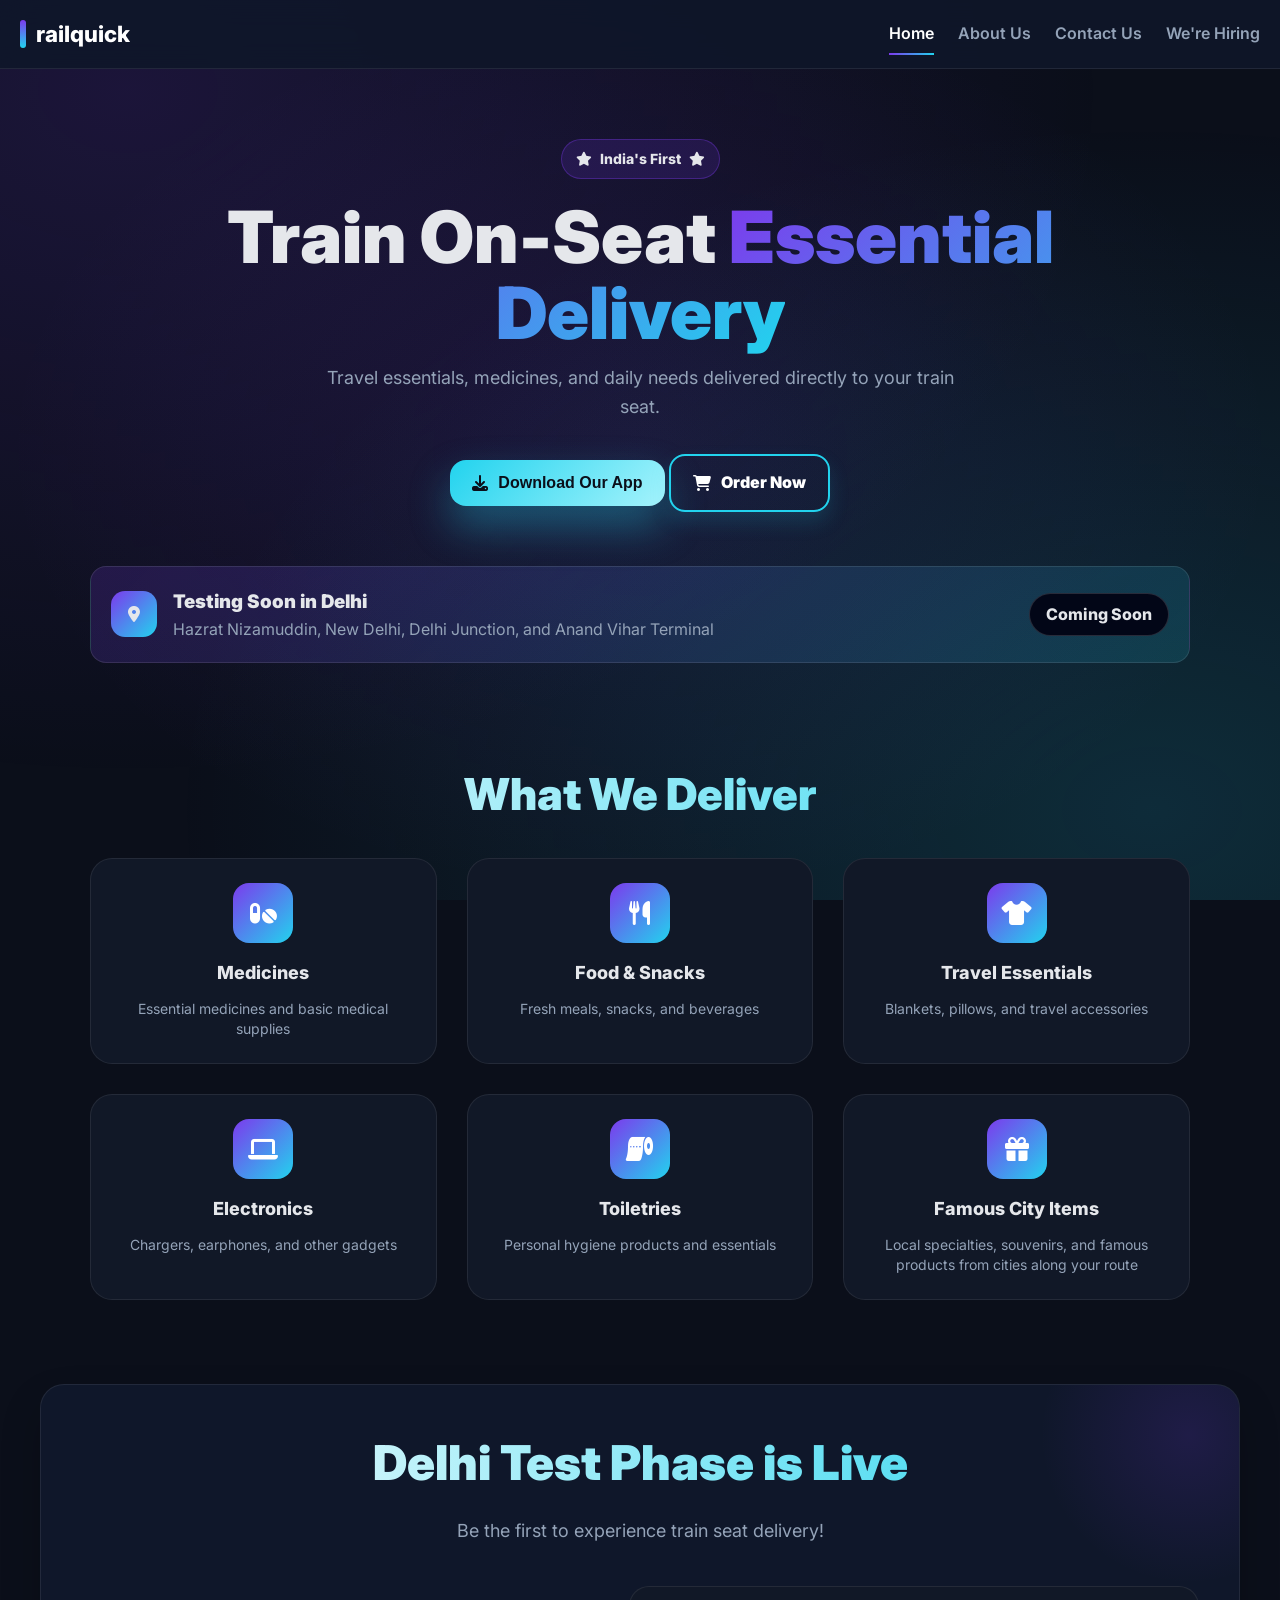
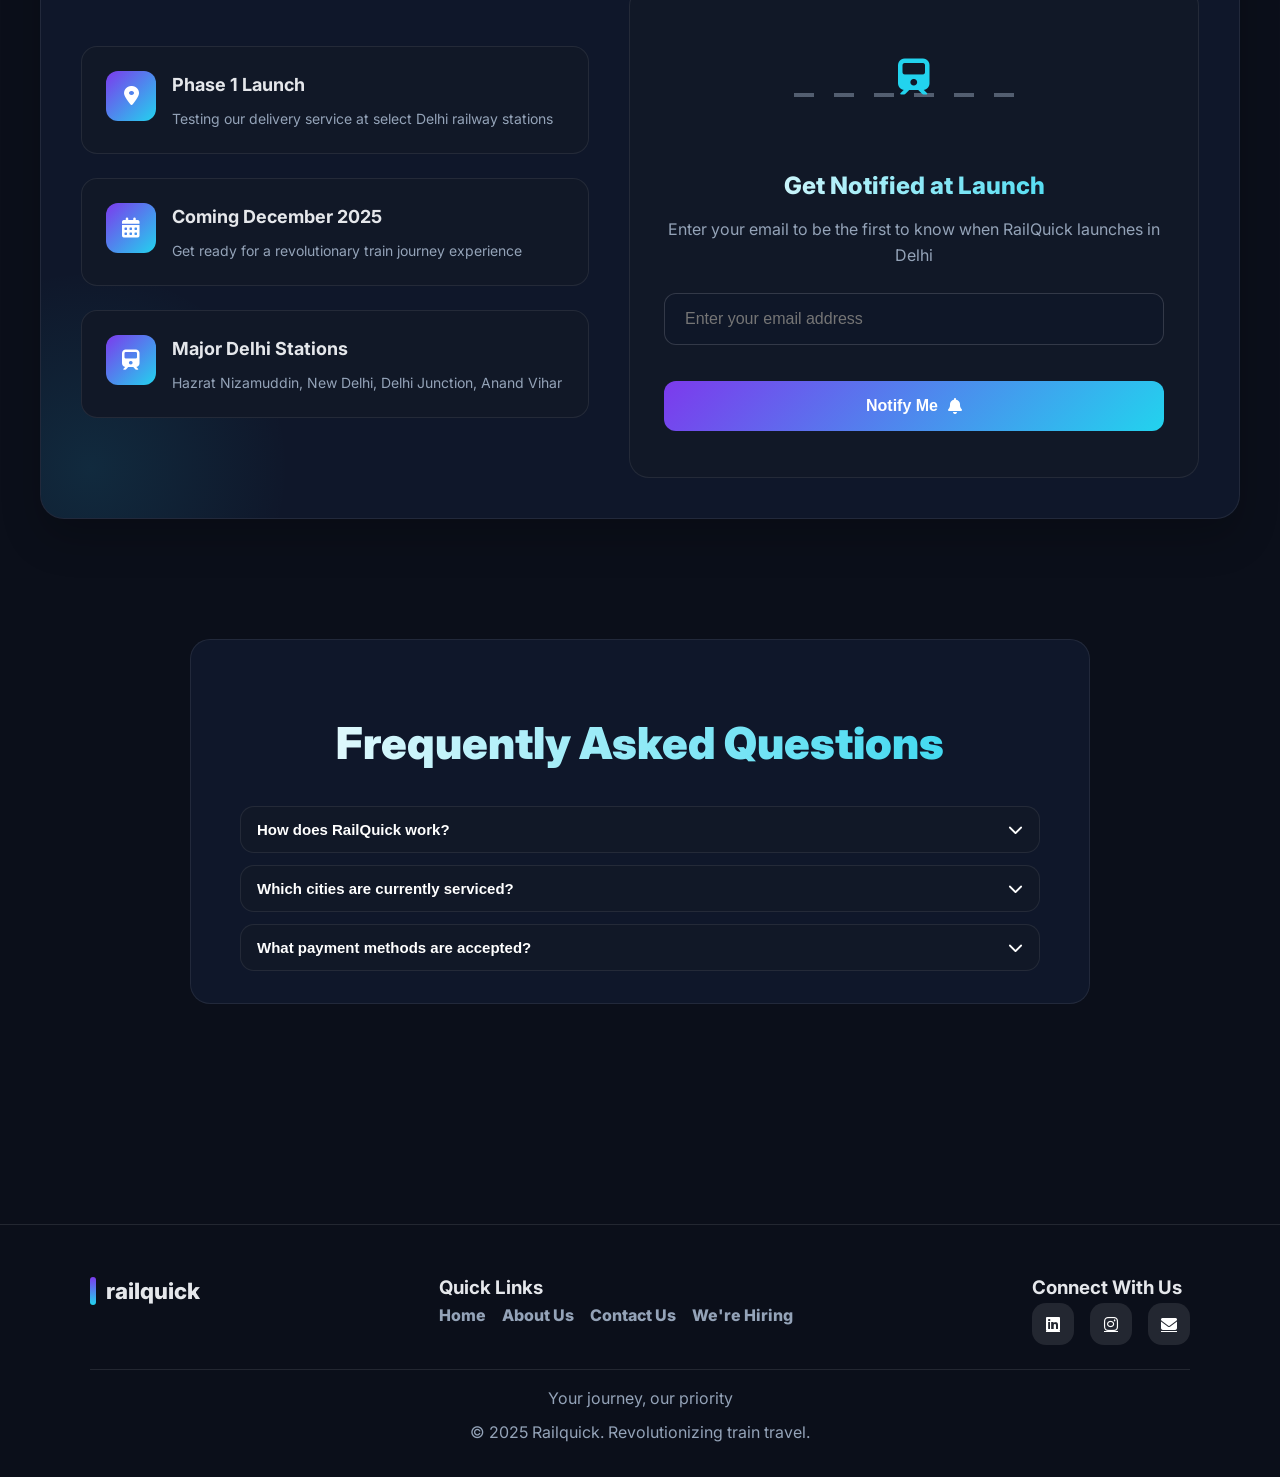
==== index.html @ 1962a638 "Update index.html" ====
<!DOCTYPE html>
<html lang="en">
<head>
    <meta charset="UTF-8">
    <meta name="viewport" content="width=device-width, initial-scale=1.0">
    <title>railquick - India's First Train On-Seat Essential Delivery</title>
    
    <!-- !!! UPDATED FAVICON LINK !!! -->
    <!-- This now points to your .ico file -->
    <link rel="icon" type="image/x-icon" href="Blue and Black Minimalist Brand Logo.ico">

    <link rel="stylesheet" href="styles.css">
    <link rel="preconnect" href="https://fonts.googleapis.com">
    <link rel="preconnect" href="https://fonts.gstatic.com" crossorigin>
    <link href="https://fonts.googleapis.com/css2?family=Inter:wght@300;400;500;600;700;800;900&display=swap" rel="stylesheet">
    <link rel="stylesheet" href="https://cdnjs.cloudflare.com/ajax/libs/font-awesome/6.4.0/css/all.min.css">
</head>
<body>
    <!-- Background Effect -->
    <div class="bg-effect"></div>
    
    <!-- Header -->
    <header class="header">
        <a href="#" id="logoLink" class="logo-container">
            <!-- !!! RESTORED: Original Text-Based Logo !!! -->
            <div class="brand-element"></div>
            <span class="logo-text">railquick</span>
        </a>
        <nav class="nav-menu">
            <a href="#" id="homeLink" class="nav-link active">Home</a>
            <a href="#" id="aboutLink" class="nav-link">About Us</a>
            <a href="#" id="contactLink" class="nav-link">Contact Us</a>
            <a href="#" id="hiringLink" class="nav-link">We're Hiring</a>
        </nav>
        
        <!-- Mobile Navigation Links -->
        <div class="mobile-nav-links">
            <a href="#" id="mobileHomeLink" class="mobile-nav-link active">Home</a>
            <a href="#" id="mobileAboutLink" class="mobile-nav-link">About Us</a>
            <a href="#" id="mobileContactLink" class="mobile-nav-link">Contact Us</a>
            <a href="#" id="mobileHiringLink" class="mobile-nav-link">We're Hiring</a>
        </div>
    </header>

    <!-- Main Content -->
    <main class="main-content">
        <!-- Home Section -->
        <section id="homeSection" class="content-section active">
            <!-- Hero Section -->
            <div class="hero-section">
                <div class="hero-content">
                    <div class="hero-badge">
                        <i class="fas fa-star"></i>
                        <span>India's First</span>
                        <i class="fas fa-star"></i>
                    </div>
                    
                    <h1 class="hero-title">
                        Train On-Seat
                        <span class="title-bold">Essential Delivery</span>
                    </h1>
                    
                    <p class="hero-description">
                        Travel essentials, medicines, and daily needs delivered 
                        directly to your train seat.
                    </p>
                    
                    <div class="hero-actions">
                        <button class="app-btn" id="downloadAppBtn">
                            <i class="fas fa-download"></i>
                            Download Our App
                        </button>
                        <a href="https://www.railquick.in/coming.html" target="_blank" class="order-btn" id="orderNowBtn">
                            <i class="fas fa-shopping-cart"></i>
                            Order Now
                        </a>
                    </div>
                </div>
            </div>
            
            <!-- Service Banner -->
            <div class="service-banner">
                <div class="banner-content">
                    <div class="banner-icon">
                        <i class="fas fa-map-marker-alt"></i>
                    </div>
                    <div class="banner-text">
                        <h3>Testing Soon in Delhi</h3>
                        <p>Hazrat Nizamuddin, New Delhi, Delhi Junction, and Anand Vihar Terminal</p>
                    </div>
                    <div class="banner-badge">
                        <span>Coming Soon</span>
                    </div>
                </div>
            </div>
            
            <!-- Product Categories -->
            <div class="product-categories">
                <h2 class="section-title">What We Deliver</h2>
                <div class="categories-container">
                    <div class="category-card">
                        <div class="category-icon">
                            <i class="fas fa-pills"></i>
                        </div>
                        <h3>Medicines</h3>
                        <p>Essential medicines and basic medical supplies</p>
                    </div>
                    <div class="category-card">
                        <div class="category-icon">
                            <i class="fas fa-utensils"></i>
                        </div>
                        <h3>Food & Snacks</h3>
                        <p>Fresh meals, snacks, and beverages</p>
                    </div>
                    <div class="category-card">
                        <div class="category-icon">
                            <i class="fas fa-tshirt"></i>
                        </div>
                        <h3>Travel Essentials</h3>
                        <p>Blankets, pillows, and travel accessories</p>
                    </div>
                    <div class="category-card">
                        <div class="category-icon">
                            <i class="fas fa-laptop"></i>
                        </div>
                        <h3>Electronics</h3>
                        <p>Chargers, earphones, and other gadgets</p>
                    </div>
                    <div class="category-card">
                        <div class="category-icon">
                            <i class="fas fa-toilet-paper"></i>
                        </div>
                        <h3>Toiletries</h3>
                        <p>Personal hygiene products and essentials</p>
                    </div>
                    <div class="category-card">
                        <div class="category-icon">
                            <i class="fas fa-gift"></i>
                        </div>
                        <h3>Famous City Items</h3>
                        <p>Local specialties, souvenirs, and famous products from cities along your route</p>
                    </div>
                </div>
            </div>
            
            <!-- Launch Info Section -->
            <div class="launch-info-section">
                <div class="launch-container">
                    <div class="launch-header">
                        <h2 class="launch-title">Delhi Test Phase is Live</h2>
                        <p class="launch-subtitle">Be the first to experience train seat delivery!</p>
                    </div>
                    
                    <div class="launch-content">
                        <div class="launch-details">
                            <div class="launch-detail">
                                <div class="launch-icon">
                                    <i class="fas fa-map-marker-alt"></i>
                                </div>
                                <div class="launch-info">
                                    <h4>Phase 1 Launch</h4>
                                    <p>Testing our delivery service at select Delhi railway stations</p>
                                </div>
                            </div>
                            
                            <div class="launch-detail">
                                <div class="launch-icon">
                                    <i class="fas fa-calendar-alt"></i>
                                </div>
                                <div class="launch-info">
                                    <h4>Coming December 2025</h4>
                                    <p>Get ready for a revolutionary train journey experience</p>
                                </div>
                            </div>
                            
                            <div class="launch-detail">
                                <div class="launch-icon">
                                    <i class="fas fa-train"></i>
                                </div>
                                <div class="launch-info">
                                    <h4>Major Delhi Stations</h4>
                                    <p>Hazrat Nizamuddin, New Delhi, Delhi Junction, Anand Vihar</p>
                                </div>
                            </div>
                        </div>
                        
                        <div class="launch-cta">
                            <div class="launch-illustration">
                                <div class="train-animation">
                                    <i class="fas fa-train"></i>
                                    <div class="track"></div>
                                </div>
                            </div>
                            
                            <div class="launch-form-container">
                                <h3>Get Notified at Launch</h3>
                                <p>Enter your email to be the first to know when RailQuick launches in Delhi</p>
                                
                                <form id="launchNotifyForm" class="launch-form">
                                    <div class="form-group">
                                        <input type="email" id="launchEmailInput" placeholder="Enter your email address" class="launch-email-input" required>
                                    </div>
                                    <button type="submit" class="launch-notify-btn" id="launchNotifyBtn">
                                        <span class="btn-text">Notify Me</span>
                                        <i class="fas fa-bell"></i>
                                    </button>
                                </form>
                                
                                <div id="launchEmailMessage" class="launch-message"></div>
                            </div>
                        </div>
                    </div>
                </div>
            </div>
            
            <!-- FAQ Section -->
            <div class="faq-section">
                <h2 class="section-title">Frequently Asked Questions</h2>
                <div class="faq-container">
                    <div class="faq-item">
                        <button class="faq-question">
                            <span>How does RailQuick work?</span>
                            <i class="fas fa-chevron-down"></i>
                        </button>
                        <div class="faq-answer">
                            <p>Simply enter your PNR, browse our catalog of essentials, and place your order. We'll deliver it right to your train seat at the next station.</p>
                        </div>
                    </div>
                    <div class="faq-item">
                        <button class="faq-question">
                            <span>Which cities are currently serviced?</span>
                            <i class="fas fa-chevron-down"></i>
                        </button>
                        <div class="faq-answer">
                            <p>We are currently testing our services in Delhi at Hazrat Nizamuddin, New Delhi, Delhi Junction, and Anand Vihar Terminal. We'll be expanding to more cities soon!</p>
                        </div>
                    </div>
                    <div class="faq-item">
                        <button class="faq-question">
                            <span>What payment methods are accepted?</span>
                            <i class="fas fa-chevron-down"></i>
                        </button>
                        <div class="faq-answer">
                            <p>We accept various payment methods, including credit/debit cards, UPI, and cash on delivery (COD) for your convenience.</p>
                        </div>
                    </div>
                </div>
            </div>
        </section>

        <!-- About Us Section -->
        <section id="aboutSection" class="content-section">
            <div class="content-container">
                <h2 class="section-title">About RailQuick</h2>
                
                <div class="about-content">
                    <div class="about-intro">
                        <h3>RailQuick: Your Train Seat, One Click Away from Essentials</h3>
                        <p>Train journeys just got smarter—order medicines, snacks, or anything via PNR in minutes. From a real traveler's pain to your hassle-free ride.</p>
                    </div>
                    
                    <div class="about-story">
                        <h3>Our Story</h3>
                        <p>Kartik Guleria, founder, was traveling to Shirdi when his mom pointed out the gap: no quick delivery for medicines or essentials on trains, unlike 10-min urban services. Research confirmed no app existed—food apps stopped at trains, ignoring everyday needs. After deep thinking, Kartik shared the vision with friend Harshit Sinha; now they're building RailQuick together, turning that journey frustration into seamless seat-side delivery.</p>
                    </div>
                    
                    <div class="about-mission">
                        <h3>Mission & Values</h3>
                        <p><strong>Mission:</strong> Empower travelers to enjoy journeys fully—hassle-free, with one-click delivery of anything to their seat, anytime. RailQuick innovates rail logistics by blending quick commerce with train tracking for ultra-fast, precise drops.</p>
                        
                        <div class="core-values">
                            <h4>Core Values:</h4>
                            <ul>
                                <li><strong>Passenger-First Hustle:</strong> Prioritize speed and reliability over everything.</li>
                                <li><strong>Innovate Boldly:</strong> Challenge "train food only" norms with full essentials.</li>
                                <li><strong>Build Together:</strong> From two founders to a growing family, learning through action.</li>
                            </ul>
                        </div>
                    </div>
                    
                    <div class="about-team">
                        <h3>Meet the Team</h3>
                        <div class="team-grid">
                            <div class="team-member-card">
                                <div class="member-image">
                                    <img src="1762616922445.jpeg" alt="Kartik Guleria" />
                                </div>
                                <div class="member-details">
                                    <h4 class="member-name">Kartik Guleria</h4>
                                    <p class="member-title">Founder & CEO</p>
                                    <p class="member-description">Kartik enjoys building new things and turning ideas into useful products. He has worked on projects like RoverRental and BlackZspace, and now contributes to RailQuick with the same curiosity and focus on making the user experience better.</p>
                                </div>
                            </div>
                            
                            <div class="team-member-card">
                                <div class="member-image">
                                    <img src="1754411802709.jpeg" alt="Harshit Sinha" />
                                </div>
                                <div class="member-details">
                                    <h4 class="member-name">Harshit Sinha</h4>
                                    <p class="member-title">Founder & Operation Head</p>
                                    <p class="member-description">Harshit likes managing how things work and making sure everything runs smoothly. At RailQuick, he helps organize tasks and supports the team so that features and operations stay on track. He believes small improvements can make a big difference in the overall experience.</p>
                                </div>
                            </div>
                            
                            <div class="team-member-card">
                                <div class="member-image">
                                    <img src="WhatsApp Image 2025-12-17 at 04.16.03.jpeg" alt="Avni Porwal" />
                                </div>
                                <div class="member-details">
                                    <h4 class="member-name">Avni Porwal</h4>
                                    <p class="member-title">Design Lead</p>
                                    <p class="member-description">Avni brings creativity and user-centric design thinking to RailQuick. With a keen eye for detail and a passion for intuitive interfaces, she ensures that every interaction with RailQuick is seamless and delightful for travelers.</p>
                                </div>
                            </div>
                            
                            <div class="team-member-card">
                                <div class="member-image">
                                    <img src="WhatsApp Image 2025-12-17 at 04.16.03 (1).jpeg" alt="Anushka" />
                                </div>
                                <div class="member-details">
                                    <h4 class="member-name">Anushka</h4>
                                    <p class="member-title">Social Content Manager</p>
                                    <p class="member-description">Anushka crafts compelling stories and engaging content that connects RailQuick with its community. Her creative approach to social media helps travelers discover the convenience of on-seat delivery services.</p>
                                </div>
                            </div>
                        </div>
                    </div>
                    
                    <div class="about-hiring">
                        <p>We're in early phase—hiring hungry builders! Join our family to hustle, fail fast, and launch big.</p>
                        <a href="#" id="aboutHiringLink" class="apply-now-btn">Apply Now</a>
                    </div>
                </div>
            </div>
        </section>

        <!-- Contact Us Section -->
        <section id="contactSection" class="content-section">
            <div class="content-container">
                <h2 class="section-title">Contact Us</h2>
                
                <!-- Contact Us Form -->
                <div class="contact-form">
                    <h3 class="contact-form-title">Get in Touch</h3>
                    <form id="contactForm">
                        <div class="form-group">
                            <label for="contactName" class="form-label">Name *</label>
                            <input type="text" id="contactName" name="name" class="form-input" required>
                        </div>
                        
                        <div class="form-group">
                            <label for="contactEmail" class="form-label">Email ID *</label>
                            <input type="email" id="contactEmail" name="email" class="form-input" required>
                        </div>
                        
                        <div class="form-group">
                            <label for="contactInquiry" class="form-label">Your Inquiry *</label>
                            <textarea id="contactInquiry" name="inquiry" class="form-textarea" rows="5" required></textarea>
                        </div>
                        
                        <button type="submit" class="submit-application-btn">
                            <span class="btn-text">Send Message</span>
                            <i class="fas fa-spinner fa-spin btn-loader" style="display: none;"></i>
                        </button>
                    </form>
                    
                    <div id="contactMessage"></div>
                </div>

                <!-- Founder & Team Profiles -->
                <div class="founder-section">
                    <h3 class="founder-section-title">Contact Founders</h3>
                    <div class="team-grid">
                        <div class="team-member-card">
                            <div class="member-image">
                                <img src="1762616922445.jpeg" alt="Kartik Guleria" />
                            </div>
                            
                            <div class="member-details">
                                <h3 class="member-name">Kartik Guleria</h3>
                                <p class="member-title">Founder & CEO</p>
                                
                                <div class="member-contact">
                                    <div class="contact-info">
                                        <div class="contact-item">
                                            <svg class="contact-icon" fill="none" stroke="currentColor" viewBox="0 0 24 24">
                                                <path stroke-linecap="round" stroke-linejoin="round" stroke-width="2" d="M3 8l7.89 5.26a2 2 0 002.22 0L21 8M5 19h14a2 2 0 002-2V7a2 2 0 00-2-2H5a2 2 0 00-2 2v10a2 2 0 002 2z"></path>
                                            </svg>
                                            <a href="mailto:kartikguleria12@gmail.com" class="contact-link">kartikguleria12@gmail.com</a>
                                        </div>
                                        <div class="contact-item">
                                            <i class="fab fa-linkedin contact-icon"></i>
                                            <a href="https://www.linkedin.com/in/kartikguleria1/" target="_blank" class="contact-link">LinkedIn Profile</a>
                                        </div>
                                    </div>
                                </div>
                            </div>
                        </div>

                        <div class="team-member-card">
                            <div class="member-image">
                                <img src="1754411802709.jpeg" alt="Harshit Sinha" />
                            </div>
                            
                            <div class="member-details">
                                <h3 class="member-name">Harshit Sinha</h3>
                                <p class="member-title">Founder & Operation Head</p>
                                
                                <div class="member-contact">
                                    <div class="contact-info">
                                        <div class="contact-item">
                                            <svg class="contact-icon" fill="none" stroke="currentColor" viewBox="0 0 24 24">
                                                <path stroke-linecap="round" stroke-linejoin="round" stroke-width="2" d="M3 8l7.89 5.26a2 2 0 002.22 0L21 8M5 19h14a2 2 0 002-2V7a2 2 0 00-2-2H5a2 2 0 00-2 2v10a2 2 0 002 2z"></path>
                                            </svg>
                                            <a href="mailto:sinhah166@gmail.com" class="contact-link">sinhah166@gmail.com</a>
                                        </div>
                                        <div class="contact-item">
                                            <i class="fab fa-linkedin contact-icon"></i>
                                            <a href="https://www.linkedin.com/in/harshit-sinha-3833172a1/" target="_blank" class="contact-link">LinkedIn Profile</a>
                                        </div>
                                    </div>
                                </div>
                            </div>
                        </div>
                    </div>
                </div>
            </div>
        </section>

        <!-- Hiring Section -->
        <section id="hiringSection" class="content-section">
            <div class="hiring-section">
                <div class="hiring-container">
                    <h2 class="section-title">Join Our Team</h2>
                    
                    <div class="hiring-message">
                        <p>Hey,</p>
                        <p>We're not some big company — we're building one, from the ground up. RailQuick started because of a problem every traveler has faced, and we decided to fix it. No fancy talk — just pure hustle, ideas, and long nights turning dreams into reality.</p>
                        <p>We've given our time, skills, and everything we've got to make this happen. Now, we need a crew — hungry minds who want to build, learn, fail fast, and grow faster.</p>
                        <p>If you're someone who believes in action over talk, who's ready to give real time and energy — welcome. We're not hiring employees. We're building a family.</p>
                        <p>Let's go make something crazy together.</p>
                    </div>
                    
                    <form id="hiringForm" class="hiring-form">
                        <div class="form-group">
                            <label for="applicantName" class="form-label">Name *</label>
                            <input type="text" id="applicantName" name="name" class="form-input" required>
                        </div>
                        
                        <div class="form-group">
                            <label for="applicantEmail" class="form-label">Email ID *</label>
                            <input type="email" id="applicantEmail" name="email" class="form-input" required>
                        </div>
                        
                        <div class="form-group">
                            <label for="applicantPhone" class="form-label">Contact Number</label>
                            <input type="tel" id="applicantPhone" name="phone" class="form-input">
                        </div>
                        
                        <div class="form-group">
                            <label for="applicantReason" class="form-label">Why do you want to join us? *</label>
                            <textarea id="applicantReason" name="reason" class="form-textarea" rows="4" required></textarea>
                        </div>
                        
                        <div class="form-group">
                            <label for="applicantLinkedIn" class="form-label">LinkedIn Profile *</label>
                            <input type="url" id="applicantLinkedIn" name="linkedin" class="form-input" required>
                        </div>
                        
                        <div class="form-group">
                            <label for="applicantJourney" class="form-label">Previous Work/Journey</label>
                            <textarea id="applicantJourney" name="journey" class="form-textarea" rows="4"></textarea>
                        </div>
                        
                        <button type="submit" class="submit-application-btn">
                            <span class="btn-text">Submit Application</span>
                            <i class="fas fa-spinner fa-spin btn-loader" style="display: none;"></i>
                        </button>
                    </form>
                    
                    <div id="hiringMessage"></div>
                </div>
            </div>
        </section>
    </main>

    <!-- Footer -->
    <footer class="footer">
        <div class="footer-content">
            <div class="footer-top">
                <!-- !!! RESTORED: Original Text-Based Logo !!! -->
                <div class="footer-logo">
                    <div class="brand-element"></div>
                    <span class="logo-text">railquick</span>
                </div>
                
                <div class="footer-links-section">
                    <h3 class="footer-links-title">Quick Links</h3>
                    <div class="footer-links">
                        <a href="#" id="footerHomeLink" class="footer-link">Home</a>
                        <a href="#" id="footerAboutLink" class="footer-link">About Us</a>
                        <a href="#" id="footerContactLink" class="footer-link">Contact Us</a>
                        <a href="#" id="footerHiringLink" class="footer-link">We're Hiring</a>
                    </div>
                </div>
                
                <div class="footer-social-section">
                    <h3 class="social-links-title">Connect With Us</h3>
                    <div class="footer-social">
                        <a href="https://www.linkedin.com/company/railquick/" target="_blank" class="social-link">
                            <i class="fab fa-linkedin"></i>
                        </a>
                        <a href="https://www.instagram.com/railquick/" target="_blank" class="social-link">
                            <i class="fab fa-instagram"></i>
                        </a>
                        <a href="mailto:contact.railquick@gmail.com" class="social-link">
                            <i class="fas fa-envelope"></i>
                        </a>
                    </div>
                </div>
            </div>
            
            <div class="footer-bottom">
                <p class="footer-tagline">Your journey, our priority</p>
                <p class="footer-copyright">© 2025 Railquick. Revolutionizing train travel.</p>
            </div>
        </div>
    </footer>

    <!-- Modal -->
    <div id="appModal" class="modal">
        <div class="modal-content">
            <div class="modal-header">
                <div class="modal-icon">
                    <i class="fas fa-rocket"></i>
                </div>
                <h3>On the way!</h3>
                <button class="close-modal" id="closeModal">
                    <i class="fas fa-times"></i>
                </button>
            </div>
            <div class="modal-body">
                <div class="modal-description">
                    <p>Testing RailQuick delivery at Delhi stations starts soon.
Order essentials from your train seat via our app — launching next!</p>
                    <p>Your train essentials, delivered fast!</p>
                    <p>Launching December 2025</p>
                    <div class="feature-highlights">
                        <div class="feature-item">
                            <i class="fas fa-bolt"></i>
                            <span> Quick Delivery</span>
                        </div>
                        <div class="feature-item">
                            <i class="fas fa-map-marked-alt"></i>
                            <span>Real-time Tracking</span>
                        </div>
                        <div class="feature-item">
                            <i class="fas fa-shield-alt"></i>
                            <span>Secure Payments</span>
                        </div>
                    </div>
                </div>
                <div class="email-signup">
                    <input type="email" id="emailInput" placeholder="Enter your email address" class="email-input">
                    <button id="notifyBtn" class="notify-btn">
                        <span class="btn-text">Notify Me</span>
                        <i class="fas fa-spinner fa-spin btn-loader" style="display: none;"></i>
                    </button>
                </div>
                <div id="emailMessage"></div>
            </div>
            <div class="modal-footer">
                <button class="modal-btn" id="closeModalBtn">Got it</button>
            </div>
        </div>
    </div>

    <script src="script.js"></script>
</body>
</html>
---- styles.css ----
/* ==================================================
   RAILQUICK – IMPRESSIVE LAUNCH SECTION & TEAM LAYOUT
   Clean • Professional • Mobile-first • Smooth
   ================================================== */

:root{
  --bg:#0b0f1a;
  --surface:#0f172a;
  --card:#111827;
  --text:#e5e7eb;
  --muted:#94a3b8;
  --brand:#7c3aed;
  --brand2:#22d3ee;
  --success:#22c55e;
  --danger:#ef4444;
  --radius:16px;
}

*{margin:0;padding:0;box-sizing:border-box}
html,body{height:100%}
body{
  font-family:'Inter',system-ui,-apple-system,Segoe UI,Roboto,sans-serif;
  background:var(--bg);
  color:var(--text);
  line-height:1.6;
  min-height: 100vh;
  position: relative;
  overflow-x: hidden;
}

/* Background Effect */
.bg-effect {
  position: fixed;
  top: 0;
  left: 0;
  width: 100%;
  height: 100%;
  z-index: -1;
  background: 
    radial-gradient(ellipse at 10% 10%, rgba(124,58,237,0.15), transparent 60%),
    radial-gradient(ellipse at 90% 90%, rgba(34,211,238,0.15), transparent 60%),
    radial-gradient(ellipse at 50% 50%, rgba(124,58,237,0.1), transparent 70%);
  animation: bgAnimation 20s ease infinite alternate;
}

@keyframes bgAnimation {
  0% {
    background: 
      radial-gradient(ellipse at 10% 10%, rgba(124,58,237,0.15), transparent 60%),
      radial-gradient(ellipse at 90% 90%, rgba(34,211,238,0.15), transparent 60%),
      radial-gradient(ellipse at 50% 50%, rgba(124,58,237,0.1), transparent 70%);
  }
  50% {
    background: 
      radial-gradient(ellipse at 90% 10%, rgba(34,211,238,0.15), transparent 60%),
      radial-gradient(ellipse at 10% 90%, rgba(124,58,237,0.15), transparent 60%),
      radial-gradient(ellipse at 50% 50%, rgba(34,211,238,0.1), transparent 70%);
  }
  100% {
    background: 
      radial-gradient(ellipse at 50% 20%, rgba(124,58,237,0.15), transparent 60%),
      radial-gradient(ellipse at 50% 80%, rgba(34,211,238,0.15), transparent 60%),
      radial-gradient(ellipse at 50% 50%, rgba(124,58,237,0.1), transparent 70%);
  }
}

/* ================= HEADER ================= */
.header{
  position:sticky;top:0;z-index:50;
  display:flex;justify-content:space-between;align-items:center;
  padding:16px 20px;
  background:rgba(15,23,42,.9);
  backdrop-filter:blur(14px);
  border-bottom:1px solid rgba(255,255,255,.08);
}
.logo-container{display:flex;align-items:center;gap:10px;text-decoration:none;color:#fff}
.brand-element{width:6px;height:28px;border-radius:999px;background:linear-gradient(180deg,var(--brand),var(--brand2))}
.logo-text{font-size:1.4rem;font-weight:800}

.nav-menu{display:none;gap:24px}
.nav-link{color:var(--muted);text-decoration:none;font-weight:600;position:relative}
.nav-link:hover{color:#fff}
.nav-link.active{color:#fff}
.nav-link.active::after{content:'';position:absolute;left:0;right:0;bottom:-8px;height:2px;background:linear-gradient(90deg,var(--brand),var(--brand2))}

.mobile-nav-links{display:flex;gap:8px}
.mobile-nav-link{
  font-size:12px;font-weight:700;color:#0b0f1a;text-decoration:none;
  padding:6px 12px;border-radius:999px;
  background:linear-gradient(135deg,var(--brand),var(--brand2));
}

/* ================= LAYOUT ================= */
.main-content{flex:1}
.content-section{display:none;padding-bottom:80px}
.content-section.active{display:block}
.content-container{max-width:1100px;margin:0 auto;padding:24px}
.section-title{
  text-align:center;
  font-size:clamp(28px,5vw,44px);
  font-weight:900;
  margin:48px 0 28px;
  background:linear-gradient(90deg,#fff,var(--brand2));
  -webkit-background-clip:text;background-clip:text;color:transparent;
}

/* ================= HERO SECTION ================= */
.hero-section{padding:70px 20px 30px;text-align:center}
.hero-content{max-width:860px;margin:0 auto}
.hero-badge{
  display:inline-flex;gap:8px;align-items:center;
  padding:8px 14px;border-radius:999px;
  background:rgba(124,58,237,.15);
  border:1px solid rgba(124,58,237,.35);
  font-weight:800;
  font-size: 14px;
}
.hero-title{
  margin:20px 0 14px;
  font-size:clamp(36px,7vw,72px);
  font-weight:900;line-height:1.05;
}
.title-bold{
  background:linear-gradient(135deg,var(--brand),var(--brand2));
  -webkit-background-clip:text;background-clip:text;color:transparent;
}
.hero-description{max-width:640px;margin:0 auto 32px;color:var(--muted);font-size:18px}
.app-btn, .order-btn {
  display:inline-flex;align-items:center;gap:10px;
  padding:14px 22px;border-radius:16px;border:0;cursor:pointer;
  font-weight:900;
  font-size: 16px;
  text-decoration: none;
  transition: transform .2s ease, box-shadow .2s ease;
}

.app-btn {
  color:#0b0f1a;
  background:linear-gradient(135deg,var(--brand2),#a5f3fc);
  box-shadow:0 20px 40px rgba(34,211,238,.35);
}

.order-btn {
  color: #fff;
  background: transparent;
  border: 2px solid var(--brand2);
  box-shadow: 0 10px 20px rgba(34,211,238,.15);
}

.order-btn:hover {
  transform: translateY(-2px);
  box-shadow: 0 10px 20px rgba(34,211,238,.35);
  background: rgba(34,211,238, 0.1);
}

/* ================= SERVICE BANNER ================= */
.service-banner{margin:24px 0}
.banner-content{
  max-width:1100px;margin:0 auto;
  display:grid;grid-template-columns:auto 1fr;gap:16px;align-items:center;
  padding:20px;border-radius:var(--radius);
  background:linear-gradient(135deg,rgba(124,58,237,.18),rgba(34,211,238,.14));
  border:1px solid rgba(255,255,255,.1);
}
.banner-icon{width:46px;height:46px;border-radius:14px;display:grid;place-items:center;background:linear-gradient(135deg,var(--brand),var(--brand2))}
.banner-text h3{font-weight:900}
.banner-text p{color:var(--muted)}
.banner-badge{display:none; /* Hidden on mobile for simplicity */}

/* ================= CATEGORIES ================= */
.product-categories{padding:24px 0}
.categories-container{
  max-width:1100px;margin:0 auto;
  display:grid;
  grid-template-columns: repeat(auto-fit, minmax(300px, 1fr));
  gap: 24px;
}
.category-card{
  background:var(--card);
  border-radius:22px;padding:24px;text-align:center;
  border:1px solid rgba(255,255,255,.08);
  transition:transform .25s,box-shadow .25s;
  display: flex;
  flex-direction: column;
  align-items: center;
}
.category-card:hover{transform:translateY(-6px);box-shadow:0 15px 30px rgba(0,0,0,.25)}
.category-icon{
  width:60px;height:60px;margin:0 auto 16px;
  border-radius:16px;display:grid;place-items:center;
  background:linear-gradient(135deg,var(--brand),var(--brand2));
  font-size: 24px;
  color: #fff;
}
.category-card h3{font-weight:800;font-size: 18px;margin-bottom: 12px;}
.category-card p{font-size:14px;color:var(--muted);line-height: 1.4;}

/* ================= LAUNCH INFO SECTION ================= */
.launch-info-section {
  padding: 60px 20px;
  position: relative;
  overflow: hidden;
}

.launch-container {
  max-width: 1200px;
  margin: 0 auto;
  background: var(--surface);
  border-radius: 24px;
  padding: 40px;
  border: 1px solid rgba(255,255,255,0.08);
  box-shadow: 0 20px 40px rgba(0,0,0,0.2);
  position: relative;
  overflow: hidden;
}

.launch-container::before {
  content: '';
  position: absolute;
  top: -100px;
  right: -100px;
  width: 300px;
  height: 300px;
  border-radius: 50%;
  background: radial-gradient(circle, rgba(124,58,237,0.15), transparent 70%);
  z-index: 0;
}

.launch-container::after {
  content: '';
  position: absolute;
  bottom: -150px;
  left: -150px;
  width: 400px;
  height: 400px;
  border-radius: 50%;
  background: radial-gradient(circle, rgba(34,211,238,0.1), transparent 70%);
  z-index: 0;
}

.launch-header {
  text-align: center;
  margin-bottom: 40px;
  position: relative;
  z-index: 1;
}

.launch-title {
  font-size: clamp(32px, 6vw, 48px);
  font-weight: 900;
  margin-bottom: 16px;
  background: linear-gradient(90deg, #fff, var(--brand2));
  -webkit-background-clip: text;
  background-clip: text;
  color: transparent;
}

.launch-subtitle {
  font-size: 18px;
  color: var(--muted);
  max-width: 600px;
  margin: 0 auto;
}

.launch-content {
  display: flex;
  flex-direction: column;
  gap: 40px;
  position: relative;
  z-index: 1;
}

.launch-details {
  display: grid;
  grid-template-columns: repeat(auto-fit, minmax(250px, 1fr));
  gap: 24px;
}

.launch-detail {
  display: flex;
  align-items: flex-start;
  gap: 16px;
  background: var(--card);
  padding: 24px;
  border-radius: 16px;
  border: 1px solid rgba(255,255,255,0.08);
  transition: transform 0.3s ease, box-shadow 0.3s ease;
}

.launch-detail:hover {
  transform: translateY(-5px);
  box-shadow: 0 15px 30px rgba(0,0,0,0.2);
}

.launch-icon {
  width: 50px;
  height: 50px;
  border-radius: 12px;
  display: flex;
  align-items: center;
  justify-content: center;
  background: linear-gradient(135deg, var(--brand), var(--brand2));
  color: #fff;
  font-size: 20px;
  flex-shrink: 0;
}

.launch-info h4 {
  font-size: 18px;
  font-weight: 700;
  margin-bottom: 8px;
  color: var(--text);
}

.launch-info p {
  font-size: 14px;
  color: var(--muted);
  line-height: 1.5;
}

.launch-cta {
  display: flex;
  flex-direction: column;
  align-items: center;
  gap: 30px;
  padding: 30px;
  background: var(--card);
  border-radius: 20px;
  border: 1px solid rgba(255,255,255,0.08);
}

.launch-illustration {
  position: relative;
  width: 100%;
  height: 120px;
  display: flex;
  justify-content: center;
  align-items: center;
}

.train-animation {
  position: relative;
  width: 80px;
  height: 40px;
  display: flex;
  justify-content: center;
  align-items: center;
  animation: trainMove 8s linear infinite;
}

.train-animation i {
  font-size: 36px;
  color: var(--brand2);
  z-index: 2;
}

.track {
  position: absolute;
  bottom: 0;
  left: -100%;
  width: 300%;
  height: 4px;
  background: repeating-linear-gradient(
    90deg,
    var(--muted) 0px,
    var(--muted) 20px,
    transparent 20px,
    transparent 40px
  );
  opacity: 0.5;
  animation: trackMove 4s linear infinite;
}

@keyframes trainMove {
  0% { transform: translateX(-100px); }
  100% { transform: translateX(100px); }
}

@keyframes trackMove {
  0% { transform: translateX(0); }
  100% { transform: translateX(40px); }
}

.launch-form-container {
  width: 100%;
  max-width: 500px;
  text-align: center;
}

.launch-form-container h3 {
  font-size: 24px;
  font-weight: 800;
  margin-bottom: 12px;
  background: linear-gradient(90deg, #fff, var(--brand2));
  -webkit-background-clip: text;
  background-clip: text;
  color: transparent;
}

.launch-form-container p {
  color: var(--muted);
  margin-bottom: 24px;
}

.launch-form {
  display: flex;
  flex-direction: column;
  gap: 16px;
}

.launch-email-input {
  width: 100%;
  padding: 16px 20px;
  border-radius: 12px;
  border: 1px solid rgba(255,255,255,0.15);
  background: rgba(15,23,42,0.5);
  color: var(--text);
  font-size: 16px;
  transition: border-color 0.3s ease;
}

.launch-email-input:focus {
  outline: none;
  border-color: var(--brand2);
}

.launch-notify-btn {
  display: flex;
  align-items: center;
  justify-content: center;
  gap: 10px;
  padding: 16px 24px;
  border-radius: 12px;
  border: none;
  background: linear-gradient(135deg, var(--brand), var(--brand2));
  color: #fff;
  font-weight: 700;
  font-size: 16px;
  cursor: pointer;
  transition: transform 0.2s ease, box-shadow 0.2s ease;
}

.launch-notify-btn:hover {
  transform: translateY(-2px);
  box-shadow: 0 10px 20px rgba(124,58,237,0.3);
}

.launch-message {
  margin-top: 16px;
  font-size: 14px;
  font-weight: 600;
}

/* ================= FAQ SECTION ================= */
.faq-section {
  max-width: 900px;
  margin: 60px auto;
  padding: 20px;
  border-radius: 20px;
  background:var(--surface);
  border: 1px solid rgba(255,255,255,0.08);
}
.faq-container {
    max-width: 800px;
    margin: 0 auto;
    text-align: left;
}
.faq-item{border-radius:14px;border:1px solid rgba(255,255,255,.08);margin-bottom:12px;overflow:hidden;background:var(--card)}
.faq-question{width:100%;padding:14px 16px;border:0;background:none;color:#fff;font-weight:800;font-size:15px;display:flex;justify-content:space-between;align-items:center;cursor:pointer;text-align:left}
.faq-question i {transition: transform 0.3s ease;}
.faq-item.active .faq-question i {transform: rotate(180deg);}
.faq-answer{max-height:0;overflow:hidden;transition:max-height .3s ease-out, padding .3s ease-out}
.faq-item.active .faq-answer{max-height:200px; padding:0 16px 14px;}
.faq-answer p{color:var(--muted);font-size:14px;line-height:1.5}

/* ================= ABOUT SECTION ================= */
.about-content {
  max-width: 1100px;
  margin: 40px auto;
  padding: 30px;
  border-radius: 24px;
  background:var(--surface);
  border: 1px solid rgba(255,255,255,0.08);
}
.about-intro, .about-story, .about-mission {
  margin-bottom: 30px;
  padding: 20px;
  border-radius: 16px;
  background:var(--card);
  border: 1px solid rgba(255,255,255,0.05);
}
.about-intro h3, .about-story h3, .about-mission h3 {
  font-size: 24px;
  font-weight: 800;
  margin-bottom: 16px;
  background: linear-gradient(90deg, #fff, var(--brand2));
  -webkit-background-clip: text;
  background-clip: text;
  color: transparent;
}
.about-intro p, .about-story p, .about-mission p {
  color: var(--text);
  font-size: 16px;
  line-height: 1.6;
}
.core-values {
  margin-top: 16px;
}
.core-values h4 {
  font-size: 18px;
  font-weight: 700;
  margin-bottom: 12px;
  color: var(--brand2);
}
.core-values ul {
  list-style-type: none;
}
.core-values li {
  margin-bottom: 10px;
  padding-left: 20px;
  position: relative;
}
.core-values li:before {
  content: "•";
  color: var(--brand);
  font-weight: bold;
  position: absolute;
  left: 0;
}

/* ================= TEAM SECTION ================= */
.about-team {
  margin-bottom: 30px;
}
.team-grid {
  display: grid;
  grid-template-columns: repeat(2, 1fr);
  gap: 24px;
}
.team-member-card {
  background:var(--card);
  border-radius: 20px;
  padding: 24px;
  border: 1px solid rgba(255,255,255,0.08);
  transition: transform 0.3s ease, box-shadow 0.3s ease;
}
.team-member-card:hover {
  transform: translateY(-5px);
  box-shadow: 0 15px 30px rgba(0,0,0,0.3);
}
.member-image {
  text-align: center;
  margin-bottom: 16px;
}
.member-image img {
  width: 120px;
  height: 120px;
  border-radius: 20px;
  object-fit: cover;
  border: 3px solid rgba(124,58,237,0.3);
}
.member-details {
  text-align: center;
}
.member-name {
  font-size: 20px;
  font-weight: 800;
  margin-bottom: 4px;
  background: linear-gradient(90deg, #fff, var(--brand2));
  -webkit-background-clip: text;
  background-clip: text;
  color: transparent;
}
.member-title {
  font-size: 14px;
  color: var(--brand2);
  font-weight: 600;
  margin-bottom: 12px;
}
.member-description {
  color: var(--muted);
  font-size: 14px;
  line-height: 1.5;
  margin-bottom: 16px;
}
.member-contact {
  margin-top: 16px;
}
.contact-info {
  display: flex;
  flex-direction: column;
  gap: 8px;
}
.contact-item {
  display: flex;
  align-items: center;
  justify-content: center;
  gap: 8px;
}
.contact-icon {
  width: 18px;
  height: 18px;
  flex-shrink: 0;
  color: var(--brand2);
}
.contact-link {
  color: var(--brand2);
  text-decoration: none;
  font-weight: 600;
  font-size: 14px;
}
.contact-link:hover {
  text-decoration: underline;
}
.about-hiring {
  text-align: center;
  padding: 20px;
  border-radius: 16px;
  background: rgba(124,58,237,0.1);
  border: 1px solid rgba(124,58,237,0.3);
}
.about-hiring p {
  margin-bottom: 16px;
  font-size: 16px;
}
.apply-now-btn {
  display: inline-block;
  padding: 12px 24px;
  border-radius: 30px;
  background: linear-gradient(135deg, var(--brand), var(--brand2));
  color: white;
  text-decoration: none;
  font-weight: 700;
  transition: transform 0.2s ease, box-shadow 0.2s ease;
}
.apply-now-btn:hover {
  transform: translateY(-2px);
  box-shadow: 0 10px 20px rgba(124,58,237,0.3);
}

/* ================= CONTACT SECTION ================= */
.contact-section {
  max-width: 900px;
  margin: 40px auto;
  padding: 30px;
  border-radius: 24px;
  background:var(--surface);
  border: 1px solid rgba(255,255,255,0.08);
}
.contact-form {
  max-width: 700px;
  margin: 0 auto;
  padding: 30px;
  border-radius: 20px;
  background:var(--card);
  border: 1px solid rgba(255,255,255,0.08);
  box-shadow: 0 10px 30px rgba(0,0,0,0.2);
  margin-bottom: 40px;
}
.contact-form-title {
  text-align: center;
  font-size: 24px;
  font-weight: 800;
  margin-bottom: 24px;
  background: linear-gradient(90deg, #fff, var(--brand2));
  -webkit-background-clip: text;
  background-clip: text;
  color: transparent;
}
.founder-section {
  margin-top: 40px;
}
.founder-section-title {
  text-align: center;
  font-size: 24px;
  font-weight: 800;
  margin-bottom: 24px;
  background: linear-gradient(90deg, #fff, var(--brand2));
  -webkit-background-clip: text;
  background-clip: text;
  color: transparent;
}

/* ================= HIRING SECTION ================= */
.hiring-section {
  max-width: 1000px;
  margin: 40px auto;
  padding: 0;
  border-radius: 0;
  background: none;
  border: none;
}
.hiring-container {
  padding: 40px;
  border-radius: 24px;
  background:var(--surface);
  border: 1px solid rgba(255,255,255,0.08);
  position: relative;
  overflow: hidden;
}
.hiring-container::before {
  content: '';
  position: absolute;
  top: -100px;
  right: -100px;
  width: 300px;
  height: 300px;
  border-radius: 50%;
  background: radial-gradient(circle, rgba(124,58,237,0.15), transparent 70%);
  z-index: 0;
}
.hiring-container::after {
  content: '';
  position: absolute;
  bottom: -150px;
  left: -150px;
  width: 400px;
  height: 400px;
  border-radius: 50%;
  background: radial-gradient(circle, rgba(34,211,238,0.1), transparent 70%);
  z-index: 0;
}
.hiring-message {
  margin-bottom: 30px;
  padding: 24px;
  border-radius: 16px;
  background:var(--card);
  border: 1px solid rgba(255,255,255,0.05);
  position: relative;
  z-index: 1;
}
.hiring-message p {
  margin-bottom: 16px;
  font-size: 16px;
  line-height: 1.6;
}
.hiring-form {
  max-width: 700px;
  margin: 0 auto;
  padding: 30px;
  border-radius: 20px;
  background:var(--card);
  border: 1px solid rgba(255,255,255,0.08);
  position: relative;
  z-index: 1;
}

/* ================= FORMS ================= */
.form-group{margin-bottom:20px}
.form-label{display:block;font-weight:800;margin-bottom:8px}
.form-input,.form-textarea{
  width:100%;padding:14px 16px;
  border-radius:14px;border:1px solid rgba(255,255,255,.15);
  background:#020617;color:#fff;
  font-family: inherit;
}
.submit-application-btn{
  margin-top:16px;width:100%;padding:16px;
  border-radius:16px;border:0;cursor:pointer;
  background:linear-gradient(135deg,var(--brand),var(--brand2));
  font-weight:900;color:#0b0f1a;
  display: flex; align-items: center; justify-content: center; gap: 10px;
}

/* ================= FOOTER ================= */
.footer{margin-top:80px;padding:48px 18px 32px;border-top:1px solid rgba(255,255,255,.1)}
.footer-content{max-width:1100px;margin:0 auto;display:flex;flex-direction:column;gap:24px}
.footer-top{display:flex;flex-direction:column;gap:24px;align-items:center}
.footer-logo {
  display: flex;
  align-items: center;
  gap: 10px;
  justify-content: center;
}
.footer-links,.footer-social{display:flex;gap:16px;flex-wrap:wrap;justify-content:center}
.footer-link{color:var(--muted);text-decoration:none;font-weight:800}
.footer-link:hover{color:#fff}
.social-link{width:42px;height:42px;border-radius:14px;display:grid;place-items:center;background:rgba(255,255,255,.1);color:#fff}
.footer-bottom{
  display: flex;
  flex-direction: column;
  align-items: center;
  gap: 8px;
  text-align: center;
  color: var(--muted);
  border-top: 1px solid rgba(255,255,255,.1);
  padding-top: 16px;
}

/* ================= MODAL ================= */
.modal{
  display:none;position:fixed;inset:0;z-index:9999;
  background:rgba(0,0,0,.75);backdrop-filter:blur(6px);
  align-items:center;justify-content:center;padding:20px;
}
.modal-content{
  width:92%;max-width:420px;max-height:90vh;overflow-y:auto;
  padding:26px;border-radius:28px;
  background:var(--surface);
  border:1px solid rgba(255,255,255,.12);
}
.modal-header {display: flex; flex-direction: column; align-items: center; margin-bottom: 20px;}
.modal-header h3 {margin-top: 10px; font-size: 24px; font-weight: 900;}
.close-modal {position: absolute; top: 20px; right: 20px; background: none; border: none; color: var(--muted); font-size: 20px; cursor: pointer;}
.modal-icon {width: 60px; height: 60px; border-radius: 50%; background: linear-gradient(135deg,var(--brand),var(--brand2)); display: grid; place-items: center; color: #0b0f1a; font-size: 24px;}
.modal-description {text-align: center; margin-bottom: 24px;}
.feature-highlights {display: flex; justify-content: space-around; margin: 24px 0;}
.feature-item {display: flex; flex-direction: column; align-items: center; gap: 8px; font-size: 14px; color: var(--muted);}
.feature-item i {font-size: 20px; color: var(--brand2);}
.email-signup {margin-top: 20px;}
.email-input{width:100%;padding:14px 16px;border-radius:14px;border:1px solid rgba(255,255,255,.15);background:#020617;color:#fff;margin-bottom:10px;}
.notify-btn{width:100%;padding:14px;border-radius:14px;border:0;font-weight:900;background:linear-gradient(135deg,var(--brand),var(--brand2));color:#0b0f1a;cursor:pointer;}
.modal-footer {text-align: center; margin-top: 24px;}
.modal-btn {padding: 10px 20px; border-radius: 12px; border: 1px solid rgba(255,255,255,.2); background: transparent; color: var(--text); cursor: pointer; font-weight: 600; transition: background .2s ease, color .2s ease;}
.modal-btn:hover {background: rgba(255,255,255,.1);}

/* ================= HELPER CLASSES ================= */
.success-message{color:var(--success);font-weight:600;text-align:center;margin-top:10px}
.error-message{color:var(--danger);font-weight:600;text-align:center;margin-top:10px}

/* ================= RESPONSIVE ================= */
@media(min-width:768px){
  .nav-menu{display:flex}
  .mobile-nav-links{display:none}
  .footer-top{flex-direction:row;justify-content:space-between;align-items:flex-start}
  .footer-links-section,.footer-social-section{text-align:left}
  .team-member-card{grid-template-columns:150px 1fr}
  .member-image img{width:120px;height:120px}
  .banner-content{grid-template-columns:auto 1fr auto;align-items:center}
  .banner-badge{display:block;padding:8px 16px;border-radius:999px;font-weight:800;background:#020617;border:1px solid rgba(255,255,255,.15)}
  
  /* Make categories 3 columns on laptop */
  .categories-container {
    grid-template-columns: repeat(3, 1fr);
    gap: 30px;
  }
  
  /* Make team 2 columns on laptop */
  .team-grid {
    grid-template-columns: repeat(2, 1fr);
    gap: 24px;
  }
  
  /* Launch section improvements for laptop */
  .launch-content {
    flex-direction: row;
    align-items: center;
  }
  
  .launch-details {
    flex: 1;
  }
  
  .launch-cta {
    flex: 1;
  }
}

/* ================= MOBILE SPECIFIC STYLES ================= */
@media(max-width:767px) {
  /* Header improvements for mobile - railquick on left, nav on right with vertical line */
  .header {
    flex-direction: row;
    justify-content: space-between;
    align-items: center;
    padding: 12px 16px;
    background: rgba(15,23,42,0.95);
    border-bottom: 1px solid rgba(255,255,255,0.1);
    position: relative;
  }
  
  /* Add vertical line on right side */
  .header::after {
    content: '';
    position: absolute;
    top: 20%;
    right: 16px;
    height: 60%;
    width: 1px;
    background: rgba(255,255,255,0.2);
  }
  
  .logo-container {
    margin-bottom: 0;
    margin-right: auto;
    order: 1;
  }
  
  .logo-text {
    font-size: 1.3rem;
    letter-spacing: 0.5px;
  }
  
  /* Smaller mobile nav links with more space */
  .mobile-nav-links {
    display: flex;
    flex-wrap: wrap;
    justify-content: center;
    gap: 12px;
    width: auto;
    margin-left: 16px;
    order: 2;
  }
  
  .mobile-nav-link {
    font-size: 11px;
    padding: 5px 10px;
    border-radius: 12px;
    background: rgba(255,255,255,0.1);
    color: var(--text);
    border: 1px solid rgba(255,255,255,0.15);
    transition: all 0.2s ease;
  }
  
  .mobile-nav-link:hover, .mobile-nav-link.active {
    background: linear-gradient(135deg,var(--brand),var(--brand2));
    color: #0b0f1a;
    border: none;
  }
  
  /* Adjust hero section for mobile */
  .hero-section {
    padding: 50px 16px 20px;
  }
  
  .hero-badge {
    font-size: 12px;
    padding: 6px 12px;
  }
  
  .hero-description {
    font-size: 16px;
  }
  
  /* Adjust hero actions for mobile */
  .hero-actions {
    flex-direction: column;
    gap: 12px;
    width: 100%;
  }

  .app-btn, .order-btn {
    width: 100%;
    max-width: 280px;
    justify-content: center;
  }
  
  /* Adjust service banner for mobile */
  .banner-content {
    padding: 16px;
    gap: 12px;
  }
  
  .banner-icon {
    width: 40px;
    height: 40px;
  }
  
  .banner-text h3 {
    font-size: 18px;
  }
  
  .banner-text p {
    font-size: 14px;
  }
  
  /* Improved categories for mobile - 3 rows, 2 columns */
  .categories-container {
    grid-template-columns: repeat(2, 1fr);
    grid-template-rows: repeat(3, 1fr);
    gap: 12px;
    padding: 0 16px;
  }
  
  .category-card {
    padding: 16px 12px;
    border-radius: 16px;
    background: var(--card);
    border: 1px solid rgba(255,255,255,0.08);
    box-shadow: 0 4px 12px rgba(0,0,0,0.15);
    transition: transform 0.2s ease, box-shadow 0.2s ease;
  }
  
  .category-card:hover {
    transform: translateY(-4px);
    box-shadow: 0 8px 20px rgba(0,0,0,0.25);
  }
  
  .category-icon {
    width: 40px;
    height: 40px;
    font-size: 18px;
    margin-bottom: 10px;
  }
  
  .category-card h3 {
    font-size: 14px;
    margin-bottom: 8px;
  }
  
  .category-card p {
    font-size: 11px;
    line-height: 1.3;
  }
  
  /* Modern About Us section for mobile */
  .about-content {
    margin: 20px 16px;
    padding: 0;
    background: transparent;
    border: none;
    border-radius: 0;
    box-shadow: none;
  }
  
  .about-intro, .about-story, .about-mission {
    margin-bottom: 30px;
    padding: 0;
    background: transparent;
    border: none;
    border-radius: 0;
    box-shadow: none;
    position: relative;
  }
  
  .about-intro::after, .about-story::after, .about-mission::after {
    content: '';
    position: absolute;
    bottom: -15px;
    left: 0;
    width: 100%;
    height: 1px;
    background: linear-gradient(90deg, transparent, rgba(255,255,255,0.2), transparent);
  }
  
  .about-intro h3, .about-story h3, .about-mission h3 {
    font-size: 20px;
    margin-bottom: 16px;
    padding: 0;
    position: relative;
  }
  
  .about-intro h3::after, .about-story h3::after, .about-mission h3::after {
    content: '';
    position: absolute;
    bottom: -8px;
    left: 0;
    width: 40px;
    height: 3px;
    background: linear-gradient(90deg, var(--brand), var(--brand2));
    border-radius: 2px;
  }
  
  .about-intro p, .about-story p, .about-mission p {
    font-size: 14px;
    line-height: 1.6;
    padding: 0;
    text-align: justify;
  }
  
  .core-values {
    margin-top: 20px;
    padding: 16px;
    background: rgba(124,58,237,0.05);
    border-radius: 16px;
    border-left: 3px solid var(--brand);
  }
  
  .core-values h4 {
    font-size: 16px;
    margin-bottom: 12px;
    color: var(--brand2);
  }
  
  .core-values ul {
    list-style-type: none;
    padding-left: 8px;
  }
  
  .core-values li {
    margin-bottom: 12px;
    padding-left: 20px;
    position: relative;
    font-size: 14px;
  }
  
  .core-values li:before {
    content: "•";
    color: var(--brand);
    font-weight: bold;
    position: absolute;
    left: 0;
    font-size: 18px;
  }
  
  /* Improved team section for mobile */
  .team-grid {
    grid-template-columns: 1fr;
    gap: 20px;
  }
  
  .team-member-card {
    padding: 20px;
    border-radius: 16px;
    background: var(--card);
    border: 1px solid rgba(255,255,255,0.08);
    box-shadow: 0 4px 12px rgba(0,0,0,0.15);
    transition: transform 0.2s ease, box-shadow 0.2s ease;
  }
  
  .team-member-card:hover {
    transform: translateY(-4px);
    box-shadow: 0 8px 20px rgba(0,0,0,0.25);
  }
  
  .member-image {
    margin-bottom: 16px;
  }
  
  .member-image img {
    width: 100px;
    height: 100px;
    border-radius: 16px;
    border: 3px solid rgba(124,58,237,0.3);
    box-shadow: 0 4px 8px rgba(0,0,0,0.2);
  }
  
  .member-name {
    font-size: 18px;
    margin-bottom: 4px;
  }
  
  .member-title {
    font-size: 13px;
    margin-bottom: 12px;
    color: var(--brand2);
  }
  
  .member-description {
    font-size: 13px;
    line-height: 1.5;
    margin-bottom: 16px;
  }
  
  .contact-link {
    font-size: 13px;
  }
  
  .about-hiring {
    padding: 20px;
    border-radius: 16px;
    background: linear-gradient(135deg, rgba(124,58,237,0.1), rgba(124,58,237,0.05));
    border: 1px solid rgba(124,58,237,0.3);
    box-shadow: 0 4px 12px rgba(124,58,237,0.15);
  }
  
  .about-hiring p {
    font-size: 14px;
    margin-bottom: 16px;
  }
  
  .apply-now-btn {
    padding: 12px 24px;
    font-size: 14px;
    border-radius: 24px;
    background: linear-gradient(135deg, var(--brand), var(--brand2));
    box-shadow: 0 4px 12px rgba(124,58,237,0.3);
    transition: transform 0.2s ease, box-shadow 0.2s ease;
  }
  
  .apply-now-btn:hover {
    transform: translateY(-2px);
    box-shadow: 0 6px 16px rgba(124,58,237,0.4);
  }
  
  /* Adjust launch section for mobile */
  .launch-container {
    padding: 24px 16px;
  }
  
  .launch-title {
    font-size: 28px;
  }
  
  .launch-subtitle {
    font-size: 16px;
  }
  
  .launch-details {
    grid-template-columns: 1fr;
    gap: 16px;
  }
  
  .launch-detail {
    padding: 16px;
  }
  
  .launch-icon {
    width: 40px;
    height: 40px;
    font-size: 18px;
  }
  
  .launch-info h4 {
    font-size: 16px;
  }
  
  .launch-info p {
    font-size: 13px;
  }
  
  .launch-cta {
    padding: 20px 16px;
  }
  
  .launch-form-container h3 {
    font-size: 20px;
  }
  
  .launch-form-container p {
    font-size: 14px;
  }
  
  .launch-email-input {
    padding: 14px 16px;
    font-size: 14px;
  }
  
  .launch-notify-btn {
    padding: 14px;
    font-size: 14px;
  }
  
  /* Adjust FAQ section for mobile */
  .faq-section {
    margin: 40px 16px;
    padding: 16px;
  }
  
  .faq-question {
    padding: 12px 14px;
    font-size: 14px;
  }
  
  .faq-answer p {
    font-size: 13px;
  }
  
  /* Adjust contact section for mobile */
  .contact-section {
    margin: 20px 16px;
    padding: 20px 16px;
  }
  
  .contact-form {
    padding: 20px 16px;
  }
  
  .contact-form-title {
    font-size: 20px;
  }
  
  .form-label {
    font-size: 14px;
  }
  
  .form-input, .form-textarea {
    padding: 12px 14px;
    font-size: 14px;
  }
  
  .submit-application-btn {
    padding: 14px;
    font-size: 14px;
  }
  
  .founder-section-title {
    font-size: 20px;
  }
  
  /* Adjust hiring section for mobile */
  .hiring-section {
    margin: 20px 16px;
  }
  
  .hiring-container {
    padding: 24px 16px;
  }
  
  .hiring-message {
    padding: 16px;
  }
  
  .hiring-message p {
    font-size: 14px;
  }
  
  .hiring-form {
    padding: 20px 16px;
  }
  
  /* Adjust footer for mobile */
  .footer {
    padding: 32px 16px 24px;
  }
  
  .footer-links, .footer-social {
    gap: 12px;
  }
  
  .footer-link {
    font-size: 14px;
  }
  
  .social-link {
    width: 36px;
    height: 36px;
  }
  
  .footer-bottom p {
    font-size: 12px;
  }
  
  /* Adjust modal for mobile */
  .modal-content {
    width: 95%;
    padding: 20px;
  }
  
  .modal-header h3 {
    font-size: 20px;
  }
  
  .modal-description p {
    font-size: 14px;
  }
  
  .feature-item {
    font-size: 12px;
  }
  
  .email-input {
    padding: 12px 14px;
    font-size: 14px;
  }
  
  .notify-btn {
    padding: 12px;
    font-size: 14px;
  }
  
  .modal-btn {
    padding: 8px 16px;
    font-size: 14px;
  }
}
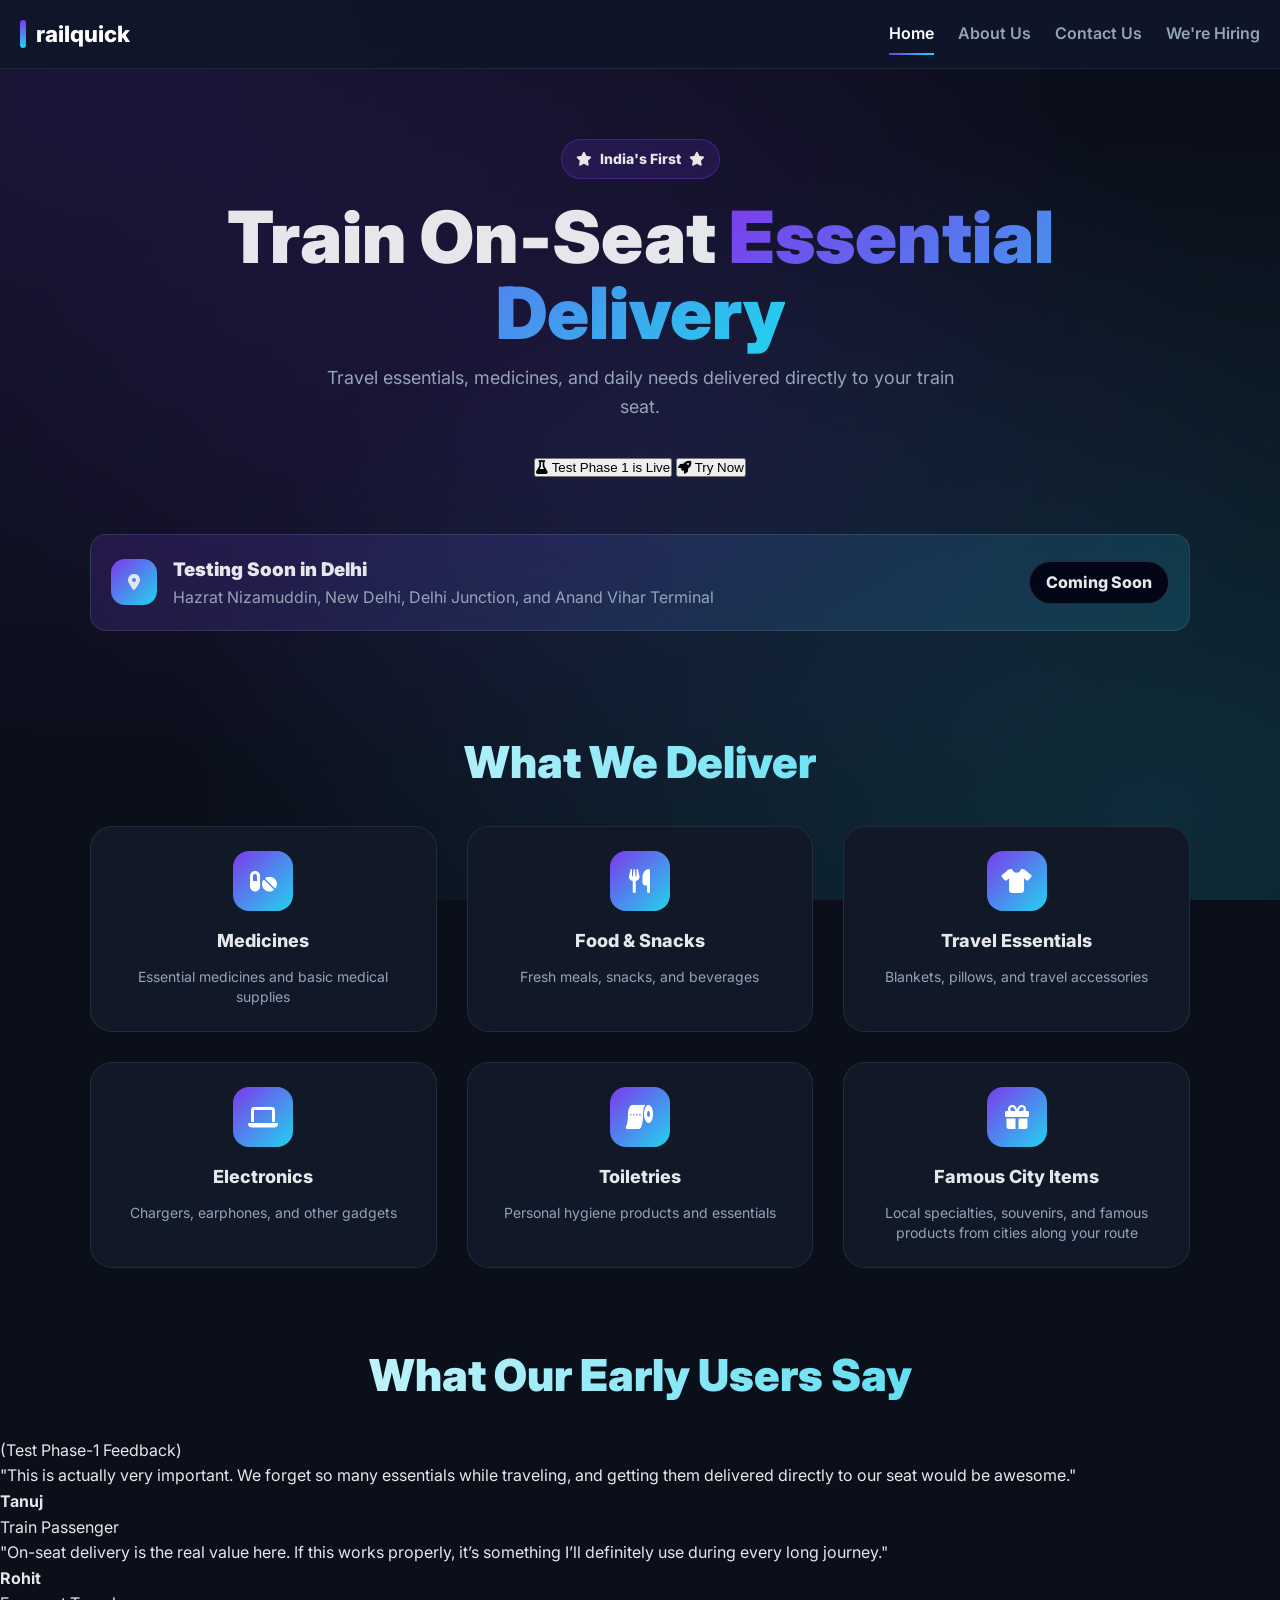
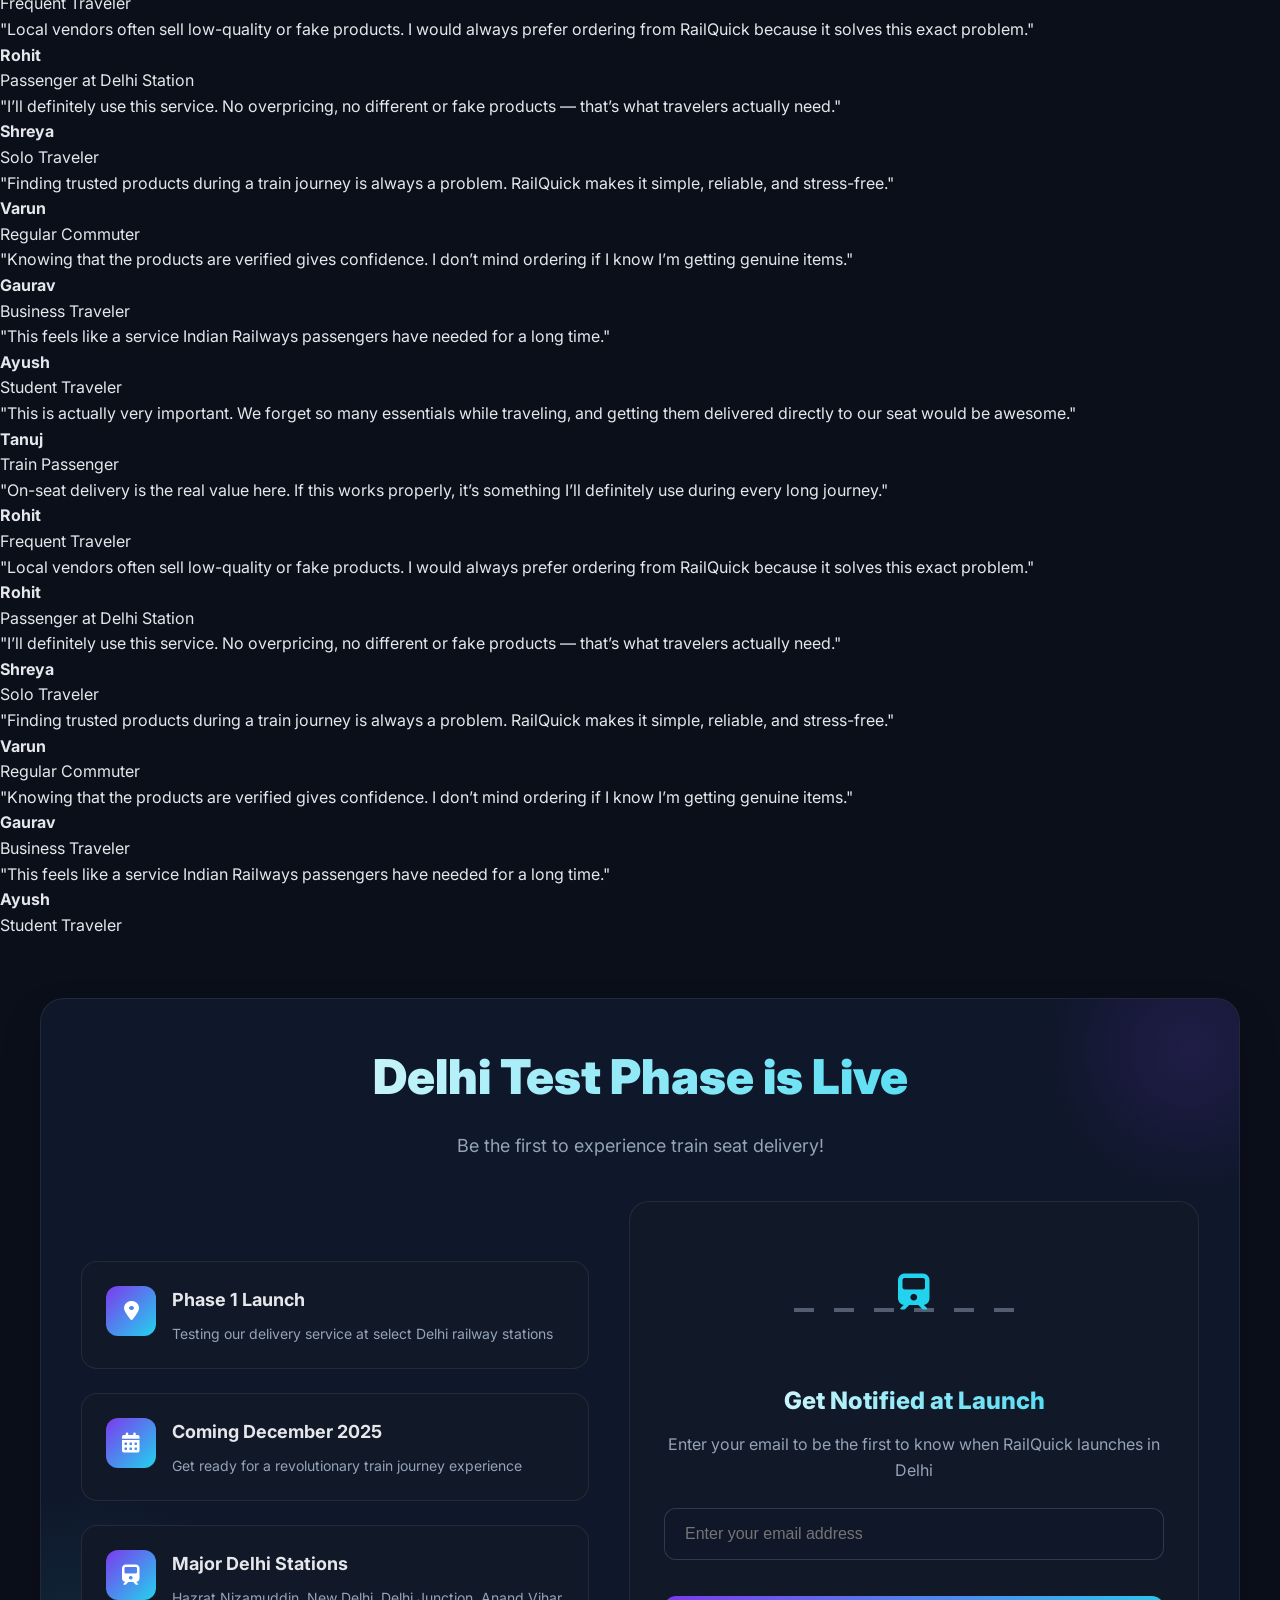
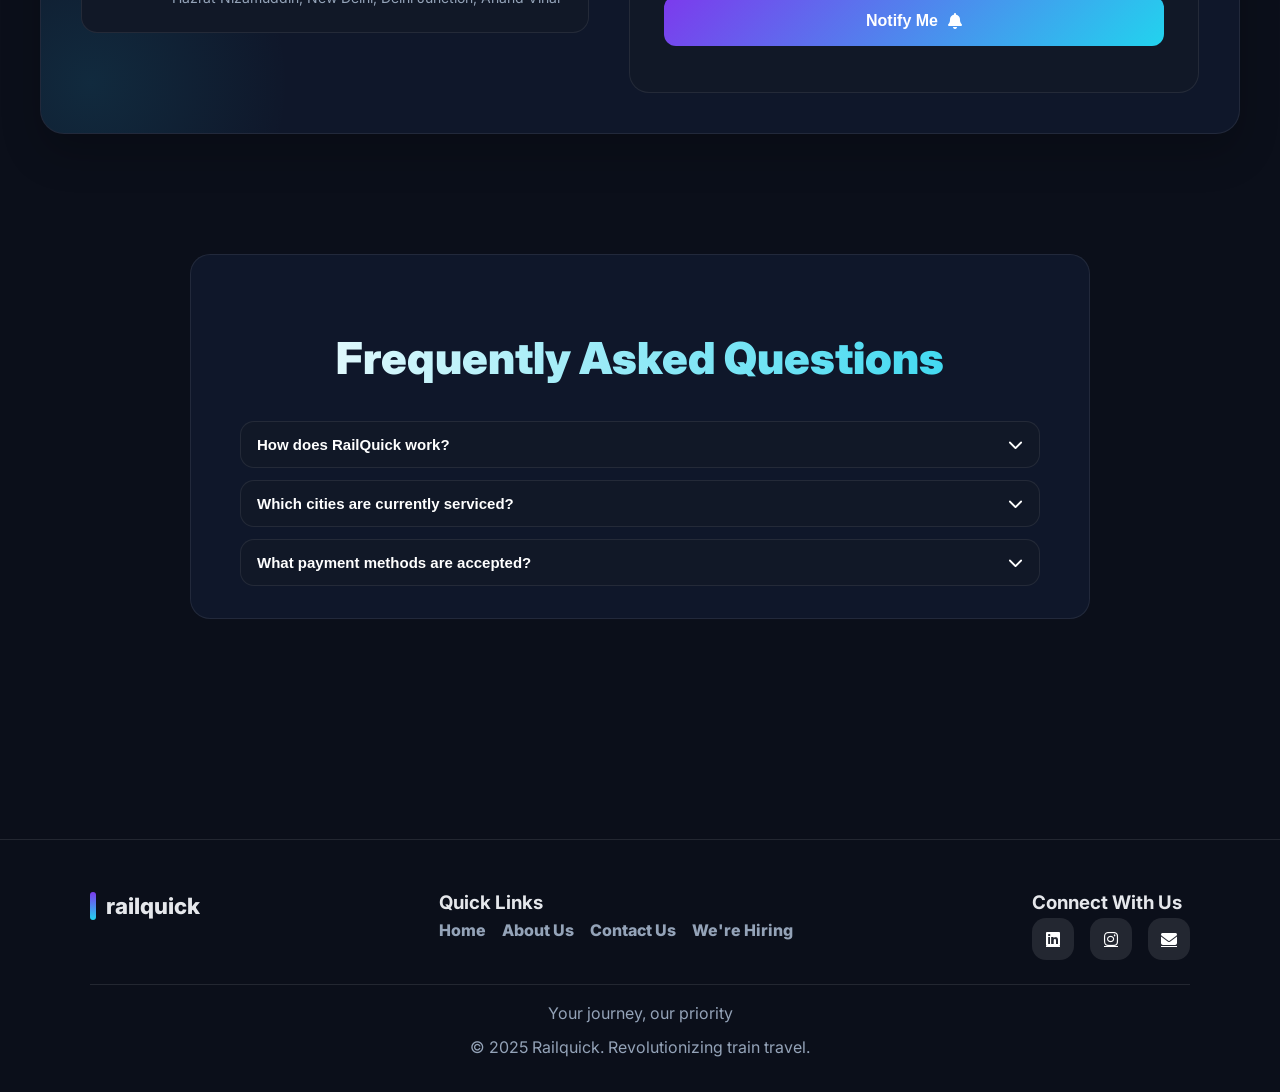
==== commit 3a51cf46: "Update index.html" ====
--- a/index.html
+++ b/index.html
@@ -5,10 +5,7 @@
     <meta name="viewport" content="width=device-width, initial-scale=1.0">
     <title>railquick - India's First Train On-Seat Essential Delivery</title>
     
-    <!-- !!! UPDATED FAVICON LINK !!! -->
-    <!-- This now points to your .ico file -->
     <link rel="icon" type="image/x-icon" href="Blue and Black Minimalist Brand Logo.ico">
-
     <link rel="stylesheet" href="styles.css">
     <link rel="preconnect" href="https://fonts.googleapis.com">
     <link rel="preconnect" href="https://fonts.gstatic.com" crossorigin>
@@ -22,7 +19,6 @@
     <!-- Header -->
     <header class="header">
         <a href="#" id="logoLink" class="logo-container">
-            <!-- !!! RESTORED: Original Text-Based Logo !!! -->
             <div class="brand-element"></div>
             <span class="logo-text">railquick</span>
         </a>
@@ -66,14 +62,14 @@
                     </p>
                     
                     <div class="hero-actions">
-                        <button class="app-btn" id="downloadAppBtn">
-                            <i class="fas fa-download"></i>
-                            Download Our App
+                        <button class="test-phase-btn" id="testPhaseBtn">
+                            <i class="fas fa-flask"></i>
+                            Test Phase 1 is Live
                         </button>
-                        <a href="https://www.railquick.in/coming.html" target="_blank" class="order-btn" id="orderNowBtn">
-                            <i class="fas fa-shopping-cart"></i>
-                            Order Now
-                        </a>
+                        <button class="try-now-btn" id="tryNowBtn">
+                            <i class="fas fa-rocket"></i>
+                            Try Now
+                        </button>
                     </div>
                 </div>
             </div>
@@ -139,6 +135,186 @@
                         </div>
                         <h3>Famous City Items</h3>
                         <p>Local specialties, souvenirs, and famous products from cities along your route</p>
+                    </div>
+                </div>
+            </div>
+
+            <!-- NEW: Testimonials Section -->
+            <div class="testimonials-section">
+                <h2 class="section-title">What Our Early Users Say</h2>
+                <p class="testimonials-subtitle">(Test Phase-1 Feedback)</p>
+                
+                <div class="testimonials-slider">
+                    <div class="testimonial-track">
+                        <!-- Testimonial 1 -->
+                        <div class="testimonial-card">
+                            <div class="testimonial-content">
+                                <p class="testimonial-text">"This is actually very important. We forget so many essentials while traveling, and getting them delivered directly to our seat would be awesome."</p>
+                                <div class="testimonial-author">
+                                    <div>
+                                        <h4 class="author-name">Tanuj</h4>
+                                        <p class="author-title">Train Passenger</p>
+                                    </div>
+                                </div>
+                            </div>
+                        </div>
+                        <!-- Testimonial 2 -->
+                        <div class="testimonial-card">
+                            <div class="testimonial-content">
+                                <p class="testimonial-text">"On-seat delivery is the real value here. If this works properly, it’s something I’ll definitely use during every long journey."</p>
+                                <div class="testimonial-author">
+                                    <div>
+                                        <h4 class="author-name">Rohit</h4>
+                                        <p class="author-title">Frequent Traveler</p>
+                                    </div>
+                                </div>
+                            </div>
+                        </div>
+                        <!-- Testimonial 3 -->
+                        <div class="testimonial-card">
+                            <div class="testimonial-content">
+                                <p class="testimonial-text">"Local vendors often sell low-quality or fake products. I would always prefer ordering from RailQuick because it solves this exact problem."</p>
+                                <div class="testimonial-author">
+                                    <div>
+                                        <h4 class="author-name">Rohit</h4>
+                                        <p class="author-title">Passenger at Delhi Station</p>
+                                    </div>
+                                </div>
+                            </div>
+                        </div>
+                        <!-- Testimonial 4 -->
+                        <div class="testimonial-card">
+                            <div class="testimonial-content">
+                                <p class="testimonial-text">"I’ll definitely use this service. No overpricing, no different or fake products — that’s what travelers actually need."</p>
+                                <div class="testimonial-author">
+                                    <div>
+                                        <h4 class="author-name">Shreya</h4>
+                                        <p class="author-title">Solo Traveler</p>
+                                    </div>
+                                </div>
+                            </div>
+                        </div>
+                        <!-- Testimonial 5 -->
+                        <div class="testimonial-card">
+                            <div class="testimonial-content">
+                                <p class="testimonial-text">"Finding trusted products during a train journey is always a problem. RailQuick makes it simple, reliable, and stress-free."</p>
+                                <div class="testimonial-author">
+                                    <div>
+                                        <h4 class="author-name">Varun</h4>
+                                        <p class="author-title">Regular Commuter</p>
+                                    </div>
+                                </div>
+                            </div>
+                        </div>
+                        <!-- Testimonial 6 -->
+                        <div class="testimonial-card">
+                            <div class="testimonial-content">
+                                <p class="testimonial-text">"Knowing that the products are verified gives confidence. I don’t mind ordering if I know I’m getting genuine items."</p>
+                                <div class="testimonial-author">
+                                    <div>
+                                        <h4 class="author-name">Gaurav</h4>
+                                        <p class="author-title">Business Traveler</p>
+                                    </div>
+                                </div>
+                            </div>
+                        </div>
+                        <!-- Testimonial 7 -->
+                        <div class="testimonial-card">
+                            <div class="testimonial-content">
+                                <p class="testimonial-text">"This feels like a service Indian Railways passengers have needed for a long time."</p>
+                                <div class="testimonial-author">
+                                    <div>
+                                        <h4 class="author-name">Ayush</h4>
+                                        <p class="author-title">Student Traveler</p>
+                                    </div>
+                                </div>
+                            </div>
+                        </div>
+                        <!-- *** DUPLICATE SET FOR SEAMLESS LOOP *** -->
+                        <!-- Testimonial 1 Duplicate -->
+                        <div class="testimonial-card">
+                            <div class="testimonial-content">
+                                <p class="testimonial-text">"This is actually very important. We forget so many essentials while traveling, and getting them delivered directly to our seat would be awesome."</p>
+                                <div class="testimonial-author">
+                                    <div>
+                                        <h4 class="author-name">Tanuj</h4>
+                                        <p class="author-title">Train Passenger</p>
+                                    </div>
+                                </div>
+                            </div>
+                        </div>
+                        <!-- Testimonial 2 Duplicate -->
+                        <div class="testimonial-card">
+                            <div class="testimonial-content">
+                                <p class="testimonial-text">"On-seat delivery is the real value here. If this works properly, it’s something I’ll definitely use during every long journey."</p>
+                                <div class="testimonial-author">
+                                    <div>
+                                        <h4 class="author-name">Rohit</h4>
+                                        <p class="author-title">Frequent Traveler</p>
+                                    </div>
+                                </div>
+                            </div>
+                        </div>
+                        <!-- Testimonial 3 Duplicate -->
+                        <div class="testimonial-card">
+                            <div class="testimonial-content">
+                                <p class="testimonial-text">"Local vendors often sell low-quality or fake products. I would always prefer ordering from RailQuick because it solves this exact problem."</p>
+                                <div class="testimonial-author">
+                                    <div>
+                                        <h4 class="author-name">Rohit</h4>
+                                        <p class="author-title">Passenger at Delhi Station</p>
+                                    </div>
+                                </div>
+                            </div>
+                        </div>
+                        <!-- Testimonial 4 Duplicate -->
+                        <div class="testimonial-card">
+                            <div class="testimonial-content">
+                                <p class="testimonial-text">"I’ll definitely use this service. No overpricing, no different or fake products — that’s what travelers actually need."</p>
+                                <div class="testimonial-author">
+                                    <div>
+                                        <h4 class="author-name">Shreya</h4>
+                                        <p class="author-title">Solo Traveler</p>
+                                    </div>
+                                </div>
+                            </div>
+                        </div>
+                        <!-- Testimonial 5 Duplicate -->
+                        <div class="testimonial-card">
+                            <div class="testimonial-content">
+                                <p class="testimonial-text">"Finding trusted products during a train journey is always a problem. RailQuick makes it simple, reliable, and stress-free."</p>
+                                <div class="testimonial-author">
+                                    <div>
+                                        <h4 class="author-name">Varun</h4>
+                                        <p class="author-title">Regular Commuter</p>
+                                    </div>
+                                </div>
+                            </div>
+                        </div>
+                        <!-- Testimonial 6 Duplicate -->
+                        <div class="testimonial-card">
+                            <div class="testimonial-content">
+                                <p class="testimonial-text">"Knowing that the products are verified gives confidence. I don’t mind ordering if I know I’m getting genuine items."</p>
+                                <div class="testimonial-author">
+                                    <div>
+                                        <h4 class="author-name">Gaurav</h4>
+                                        <p class="author-title">Business Traveler</p>
+                                    </div>
+                                </div>
+                            </div>
+                        </div>
+                        <!-- Testimonial 7 Duplicate -->
+                        <div class="testimonial-card">
+                            <div class="testimonial-content">
+                                <p class="testimonial-text">"This feels like a service Indian Railways passengers have needed for a long time."</p>
+                                <div class="testimonial-author">
+                                    <div>
+                                        <h4 class="author-name">Ayush</h4>
+                                        <p class="author-title">Student Traveler</p>
+                                    </div>
+                                </div>
+                            </div>
+                        </div>
                     </div>
                 </div>
             </div>
@@ -223,7 +399,7 @@
                             <i class="fas fa-chevron-down"></i>
                         </button>
                         <div class="faq-answer">
-                            <p>Simply enter your PNR, browse our catalog of essentials, and place your order. We'll deliver it right to your train seat at the next station.</p>
+                            <p>Simply enter your PNR, browse our catalog of essentials, and place your order. We'll deliver it right to your train seat at next station.</p>
                         </div>
                     </div>
                     <div class="faq-item">
@@ -489,7 +665,6 @@
     <footer class="footer">
         <div class="footer-content">
             <div class="footer-top">
-                <!-- !!! RESTORED: Original Text-Based Logo !!! -->
                 <div class="footer-logo">
                     <div class="brand-element"></div>
                     <span class="logo-text">railquick</span>
@@ -528,24 +703,22 @@
         </div>
     </footer>
 
-    <!-- Modal -->
-    <div id="appModal" class="modal">
+    <!-- NEW: Try Now Modal -->
+    <div id="tryNowModal" class="modal">
         <div class="modal-content">
             <div class="modal-header">
                 <div class="modal-icon">
-                    <i class="fas fa-rocket"></i>
-                </div>
-                <h3>On the way!</h3>
-                <button class="close-modal" id="closeModal">
+                    <i class="fas fa-train"></i>
+                </div>
+                <h3>We're Coming Soon to Railways!</h3>
+                <button class="close-modal" id="closeTryNowModal">
                     <i class="fas fa-times"></i>
                 </button>
             </div>
             <div class="modal-body">
                 <div class="modal-description">
-                    <p>Testing RailQuick delivery at Delhi stations starts soon.
-Order essentials from your train seat via our app — launching next!</p>
-                    <p>Your train essentials, delivered fast!</p>
-                    <p>Launching December 2025</p>
+                    <p>Get ready to experience the future of train travel. Order anything you need, directly to your seat.</p>
+                    <p>Be the first to know when we launch!</p>
                     <div class="feature-highlights">
                         <div class="feature-item">
                             <i class="fas fa-bolt"></i>
@@ -557,21 +730,21 @@
                         </div>
                         <div class="feature-item">
                             <i class="fas fa-shield-alt"></i>
-                            <span>Secure Payments</span>
+                            <span>Verified Products</span>
                         </div>
                     </div>
                 </div>
                 <div class="email-signup">
-                    <input type="email" id="emailInput" placeholder="Enter your email address" class="email-input">
-                    <button id="notifyBtn" class="notify-btn">
+                    <input type="email" id="tryNowEmailInput" placeholder="Enter your email address" class="email-input">
+                    <button id="tryNowNotifyBtn" class="notify-btn">
                         <span class="btn-text">Notify Me</span>
                         <i class="fas fa-spinner fa-spin btn-loader" style="display: none;"></i>
                     </button>
                 </div>
-                <div id="emailMessage"></div>
+                <div id="tryNowEmailMessage"></div>
             </div>
             <div class="modal-footer">
-                <button class="modal-btn" id="closeModalBtn">Got it</button>
+                <button class="modal-btn" id="closeTryNowModalBtn">Got it</button>
             </div>
         </div>
     </div>
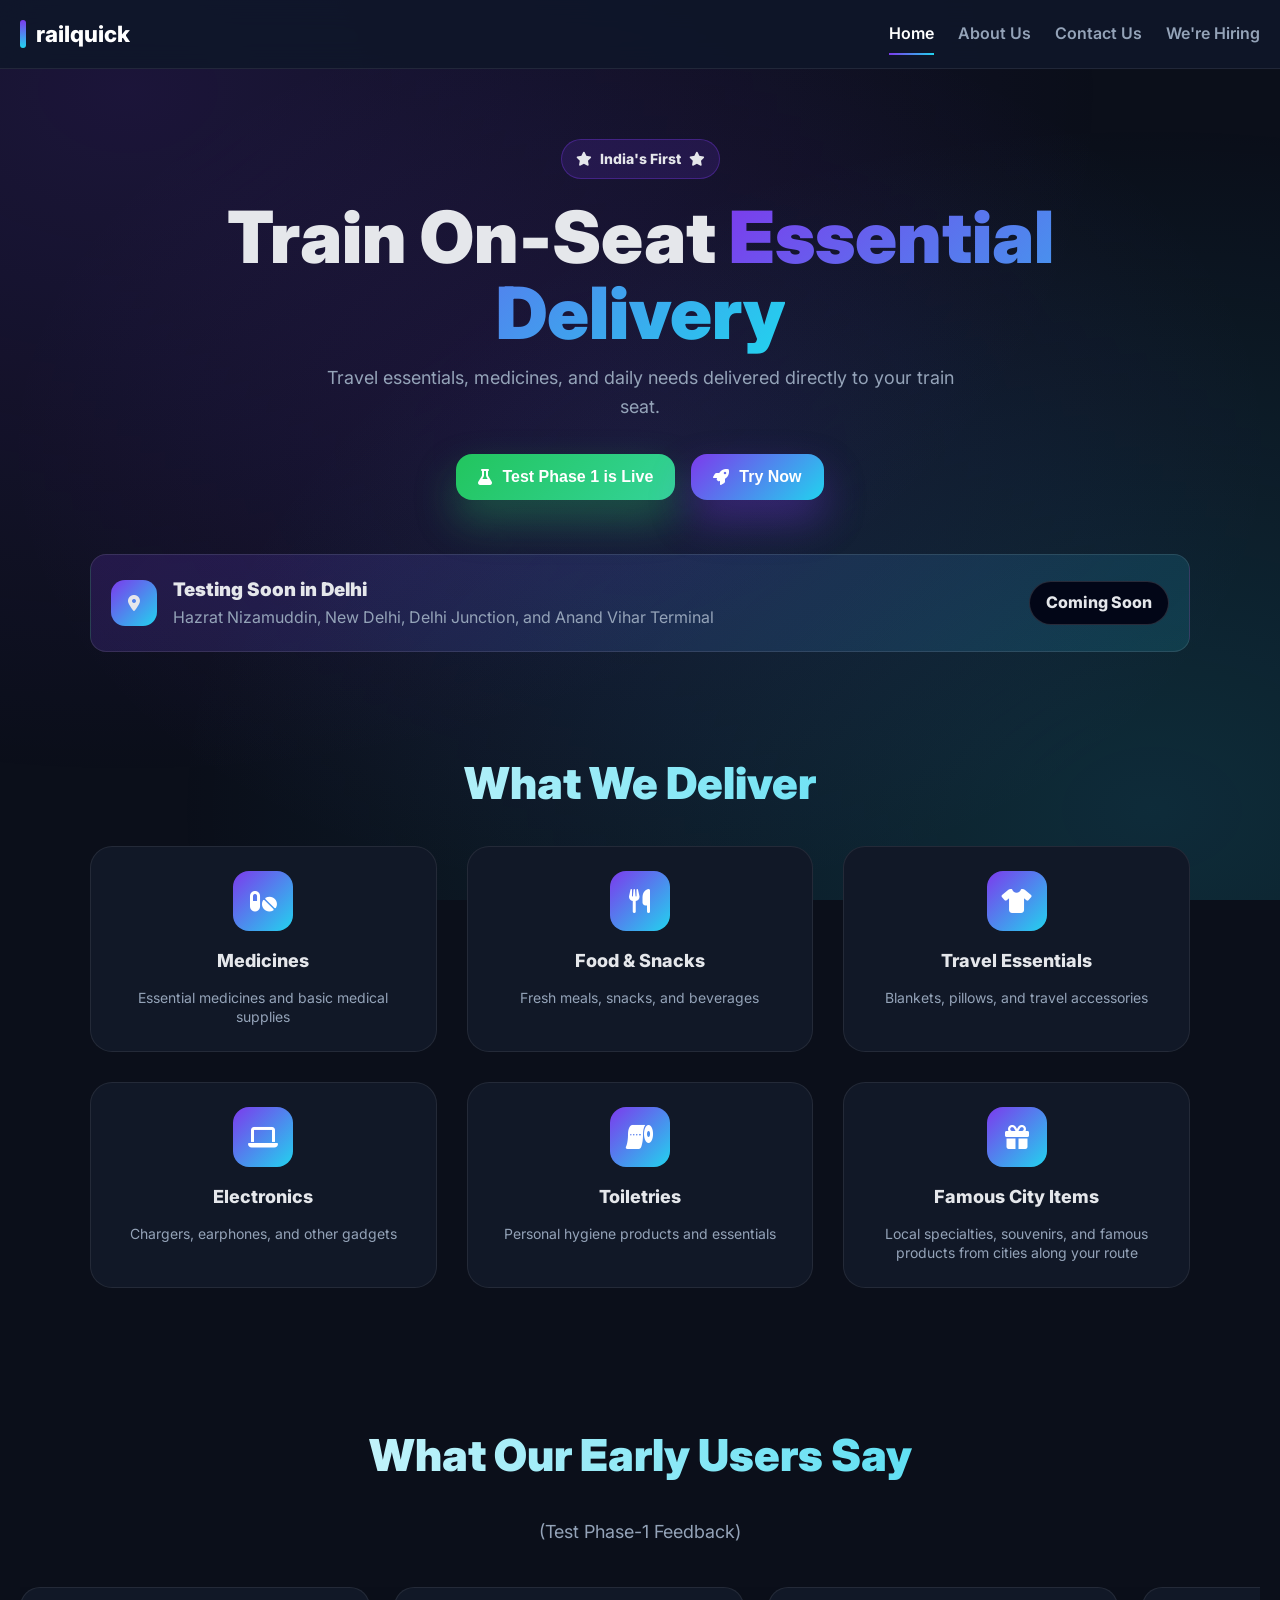
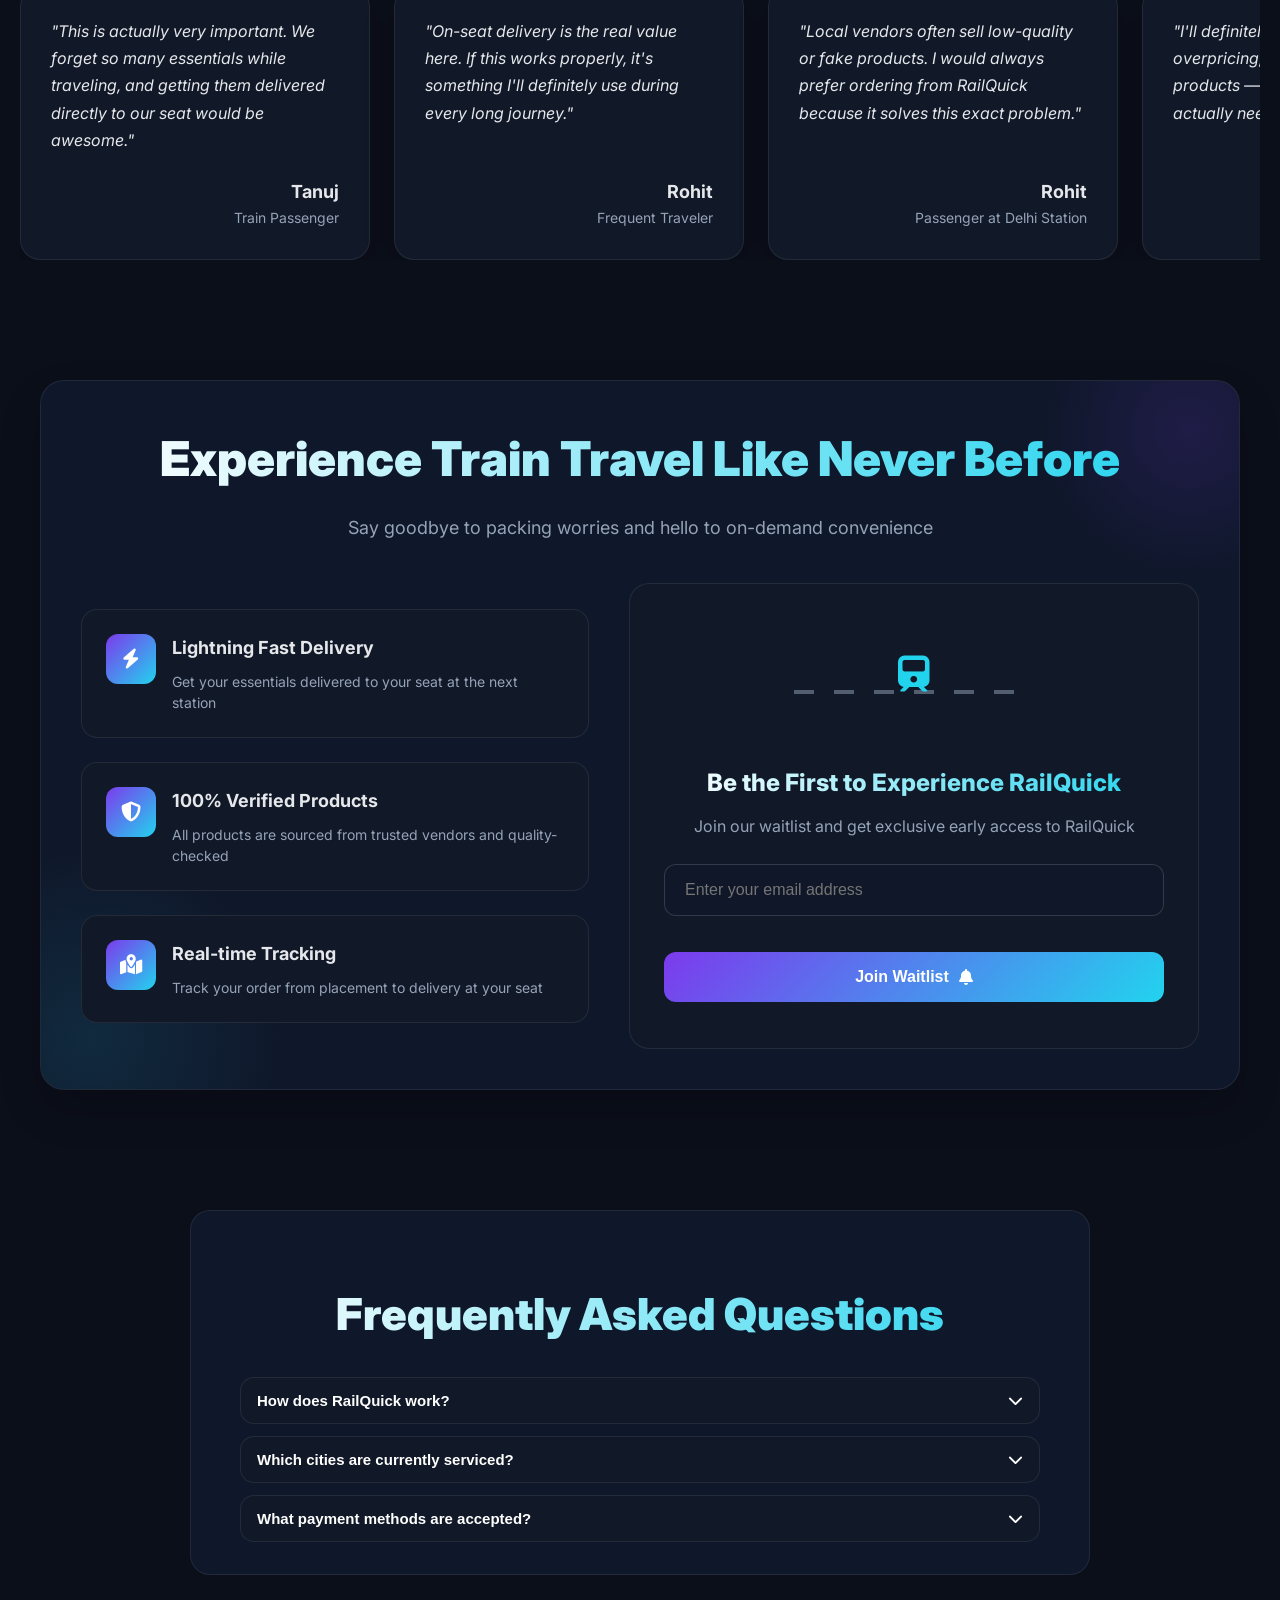
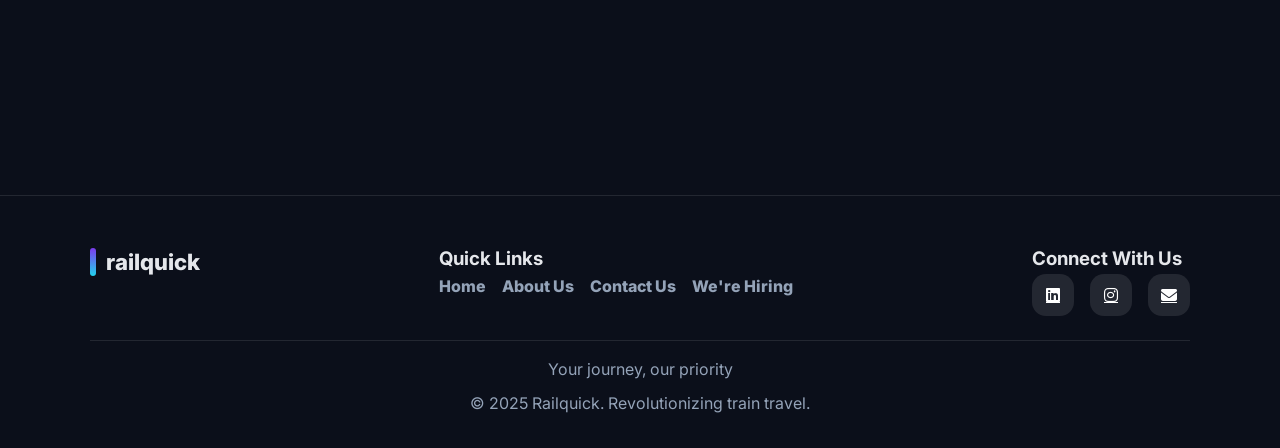
==== commit 79183173: "Update index.html" ====
--- a/index.html
+++ b/index.html
@@ -22,6 +22,8 @@
             <div class="brand-element"></div>
             <span class="logo-text">railquick</span>
         </a>
+        
+        <!-- Desktop Navigation -->
         <nav class="nav-menu">
             <a href="#" id="homeLink" class="nav-link active">Home</a>
             <a href="#" id="aboutLink" class="nav-link">About Us</a>
@@ -29,8 +31,15 @@
             <a href="#" id="hiringLink" class="nav-link">We're Hiring</a>
         </nav>
         
-        <!-- Mobile Navigation Links -->
-        <div class="mobile-nav-links">
+        <!-- Mobile Menu Button -->
+        <button class="mobile-menu-btn" id="mobileMenuBtn">
+            <span class="bar"></span>
+            <span class="bar"></span>
+            <span class="bar"></span>
+        </button>
+        
+        <!-- Mobile Navigation -->
+        <div class="mobile-nav" id="mobileNav">
             <a href="#" id="mobileHomeLink" class="mobile-nav-link active">Home</a>
             <a href="#" id="mobileAboutLink" class="mobile-nav-link">About Us</a>
             <a href="#" id="mobileContactLink" class="mobile-nav-link">Contact Us</a>
@@ -161,7 +170,7 @@
                         <!-- Testimonial 2 -->
                         <div class="testimonial-card">
                             <div class="testimonial-content">
-                                <p class="testimonial-text">"On-seat delivery is the real value here. If this works properly, it’s something I’ll definitely use during every long journey."</p>
+                                <p class="testimonial-text">"On-seat delivery is the real value here. If this works properly, it's something I'll definitely use during every long journey."</p>
                                 <div class="testimonial-author">
                                     <div>
                                         <h4 class="author-name">Rohit</h4>
@@ -185,7 +194,7 @@
                         <!-- Testimonial 4 -->
                         <div class="testimonial-card">
                             <div class="testimonial-content">
-                                <p class="testimonial-text">"I’ll definitely use this service. No overpricing, no different or fake products — that’s what travelers actually need."</p>
+                                <p class="testimonial-text">"I'll definitely use this service. No overpricing, no different or fake products — that's what travelers actually need."</p>
                                 <div class="testimonial-author">
                                     <div>
                                         <h4 class="author-name">Shreya</h4>
@@ -209,7 +218,7 @@
                         <!-- Testimonial 6 -->
                         <div class="testimonial-card">
                             <div class="testimonial-content">
-                                <p class="testimonial-text">"Knowing that the products are verified gives confidence. I don’t mind ordering if I know I’m getting genuine items."</p>
+                                <p class="testimonial-text">"Knowing that the products are verified gives confidence. I don't mind ordering if I know I'm getting genuine items."</p>
                                 <div class="testimonial-author">
                                     <div>
                                         <h4 class="author-name">Gaurav</h4>
@@ -246,7 +255,7 @@
                         <!-- Testimonial 2 Duplicate -->
                         <div class="testimonial-card">
                             <div class="testimonial-content">
-                                <p class="testimonial-text">"On-seat delivery is the real value here. If this works properly, it’s something I’ll definitely use during every long journey."</p>
+                                <p class="testimonial-text">"On-seat delivery is the real value here. If this works properly, it's something I'll definitely use during every long journey."</p>
                                 <div class="testimonial-author">
                                     <div>
                                         <h4 class="author-name">Rohit</h4>
@@ -270,7 +279,7 @@
                         <!-- Testimonial 4 Duplicate -->
                         <div class="testimonial-card">
                             <div class="testimonial-content">
-                                <p class="testimonial-text">"I’ll definitely use this service. No overpricing, no different or fake products — that’s what travelers actually need."</p>
+                                <p class="testimonial-text">"I'll definitely use this service. No overpricing, no different or fake products — that's what travelers actually need."</p>
                                 <div class="testimonial-author">
                                     <div>
                                         <h4 class="author-name">Shreya</h4>
@@ -294,7 +303,7 @@
                         <!-- Testimonial 6 Duplicate -->
                         <div class="testimonial-card">
                             <div class="testimonial-content">
-                                <p class="testimonial-text">"Knowing that the products are verified gives confidence. I don’t mind ordering if I know I’m getting genuine items."</p>
+                                <p class="testimonial-text">"Knowing that the products are verified gives confidence. I don't mind ordering if I know I'm getting genuine items."</p>
                                 <div class="testimonial-author">
                                     <div>
                                         <h4 class="author-name">Gaurav</h4>
@@ -319,70 +328,70 @@
                 </div>
             </div>
             
-            <!-- Launch Info Section -->
-            <div class="launch-info-section">
-                <div class="launch-container">
-                    <div class="launch-header">
-                        <h2 class="launch-title">Delhi Test Phase is Live</h2>
-                        <p class="launch-subtitle">Be the first to experience train seat delivery!</p>
-                    </div>
-                    
-                    <div class="launch-content">
-                        <div class="launch-details">
-                            <div class="launch-detail">
-                                <div class="launch-icon">
-                                    <i class="fas fa-map-marker-alt"></i>
-                                </div>
-                                <div class="launch-info">
-                                    <h4>Phase 1 Launch</h4>
-                                    <p>Testing our delivery service at select Delhi railway stations</p>
+            <!-- NEW: Experience Section -->
+            <div class="experience-section">
+                <div class="experience-container">
+                    <div class="experience-header">
+                        <h2 class="experience-title">Experience Train Travel Like Never Before</h2>
+                        <p class="experience-subtitle">Say goodbye to packing worries and hello to on-demand convenience</p>
+                    </div>
+                    
+                    <div class="experience-content">
+                        <div class="experience-features">
+                            <div class="experience-feature">
+                                <div class="feature-icon">
+                                    <i class="fas fa-bolt"></i>
+                                </div>
+                                <div class="feature-info">
+                                    <h4>Lightning Fast Delivery</h4>
+                                    <p>Get your essentials delivered to your seat at the next station</p>
                                 </div>
                             </div>
                             
-                            <div class="launch-detail">
-                                <div class="launch-icon">
-                                    <i class="fas fa-calendar-alt"></i>
-                                </div>
-                                <div class="launch-info">
-                                    <h4>Coming December 2025</h4>
-                                    <p>Get ready for a revolutionary train journey experience</p>
+                            <div class="experience-feature">
+                                <div class="feature-icon">
+                                    <i class="fas fa-shield-alt"></i>
+                                </div>
+                                <div class="feature-info">
+                                    <h4>100% Verified Products</h4>
+                                    <p>All products are sourced from trusted vendors and quality-checked</p>
                                 </div>
                             </div>
                             
-                            <div class="launch-detail">
-                                <div class="launch-icon">
-                                    <i class="fas fa-train"></i>
-                                </div>
-                                <div class="launch-info">
-                                    <h4>Major Delhi Stations</h4>
-                                    <p>Hazrat Nizamuddin, New Delhi, Delhi Junction, Anand Vihar</p>
-                                </div>
-                            </div>
-                        </div>
-                        
-                        <div class="launch-cta">
-                            <div class="launch-illustration">
+                            <div class="experience-feature">
+                                <div class="feature-icon">
+                                    <i class="fas fa-map-marked-alt"></i>
+                                </div>
+                                <div class="feature-info">
+                                    <h4>Real-time Tracking</h4>
+                                    <p>Track your order from placement to delivery at your seat</p>
+                                </div>
+                            </div>
+                        </div>
+                        
+                        <div class="experience-cta">
+                            <div class="experience-illustration">
                                 <div class="train-animation">
                                     <i class="fas fa-train"></i>
                                     <div class="track"></div>
                                 </div>
                             </div>
                             
-                            <div class="launch-form-container">
-                                <h3>Get Notified at Launch</h3>
-                                <p>Enter your email to be the first to know when RailQuick launches in Delhi</p>
+                            <div class="experience-form-container">
+                                <h3>Be the First to Experience RailQuick</h3>
+                                <p>Join our waitlist and get exclusive early access to RailQuick</p>
                                 
-                                <form id="launchNotifyForm" class="launch-form">
+                                <form id="experienceNotifyForm" class="experience-form">
                                     <div class="form-group">
-                                        <input type="email" id="launchEmailInput" placeholder="Enter your email address" class="launch-email-input" required>
-                                    </div>
-                                    <button type="submit" class="launch-notify-btn" id="launchNotifyBtn">
-                                        <span class="btn-text">Notify Me</span>
+                                        <input type="email" id="experienceEmailInput" placeholder="Enter your email address" class="experience-email-input" required>
+                                    </div>
+                                    <button type="submit" class="experience-notify-btn" id="experienceNotifyBtn">
+                                        <span class="btn-text">Join Waitlist</span>
                                         <i class="fas fa-bell"></i>
                                     </button>
                                 </form>
                                 
-                                <div id="launchEmailMessage" class="launch-message"></div>
+                                <div id="experienceEmailMessage" class="experience-message"></div>
                             </div>
                         </div>
                     </div>
--- a/styles.css
+++ b/styles.css
@@ -44,24 +44,9 @@
 }
 
 @keyframes bgAnimation {
-  0% {
-    background: 
-      radial-gradient(ellipse at 10% 10%, rgba(124,58,237,0.15), transparent 60%),
-      radial-gradient(ellipse at 90% 90%, rgba(34,211,238,0.15), transparent 60%),
-      radial-gradient(ellipse at 50% 50%, rgba(124,58,237,0.1), transparent 70%);
-  }
-  50% {
-    background: 
-      radial-gradient(ellipse at 90% 10%, rgba(34,211,238,0.15), transparent 60%),
-      radial-gradient(ellipse at 10% 90%, rgba(124,58,237,0.15), transparent 60%),
-      radial-gradient(ellipse at 50% 50%, rgba(34,211,238,0.1), transparent 70%);
-  }
-  100% {
-    background: 
-      radial-gradient(ellipse at 50% 20%, rgba(124,58,237,0.15), transparent 60%),
-      radial-gradient(ellipse at 50% 80%, rgba(34,211,238,0.15), transparent 60%),
-      radial-gradient(ellipse at 50% 50%, rgba(124,58,237,0.1), transparent 70%);
-  }
+  0% { background: radial-gradient(ellipse at 10% 10%, rgba(124,58,237,0.15), transparent 60%), radial-gradient(ellipse at 90% 90%, rgba(34,211,238,0.15), transparent 60%), radial-gradient(ellipse at 50% 50%, rgba(124,58,237,0.1), transparent 70%); }
+  50% { background: radial-gradient(ellipse at 90% 10%, rgba(34,211,238,0.15), transparent 60%), radial-gradient(ellipse at 10% 90%, rgba(124,58,237,0.15), transparent 60%), radial-gradient(ellipse at 50% 50%, rgba(34,211,238,0.1), transparent 70%); }
+  100% { background: radial-gradient(ellipse at 50% 20%, rgba(124,58,237,0.15), transparent 60%), radial-gradient(ellipse at 50% 80%, rgba(34,211,238,0.15), transparent 60%), radial-gradient(ellipse at 50% 50%, rgba(124,58,237,0.1), transparent 70%); }
 }
 
 /* ================= HEADER ================= */
@@ -83,11 +68,78 @@
 .nav-link.active{color:#fff}
 .nav-link.active::after{content:'';position:absolute;left:0;right:0;bottom:-8px;height:2px;background:linear-gradient(90deg,var(--brand),var(--brand2))}
 
-.mobile-nav-links{display:flex;gap:8px}
-.mobile-nav-link{
-  font-size:12px;font-weight:700;color:#0b0f1a;text-decoration:none;
-  padding:6px 12px;border-radius:999px;
-  background:linear-gradient(135deg,var(--brand),var(--brand2));
+/* Mobile Menu Button */
+.mobile-menu-btn {
+  display: flex;
+  flex-direction: column;
+  justify-content: space-between;
+  width: 24px;
+  height: 18px;
+  background: transparent;
+  border: none;
+  cursor: pointer;
+  z-index: 1001;
+}
+
+.mobile-menu-btn .bar {
+  height: 2px;
+  width: 100%;
+  background-color: var(--text);
+  border-radius: 2px;
+  transition: all 0.3s ease;
+}
+
+.mobile-menu-btn.active .bar:nth-child(1) {
+  transform: rotate(45deg) translate(5px, 5px);
+}
+
+.mobile-menu-btn.active .bar:nth-child(2) {
+  opacity: 0;
+}
+
+.mobile-menu-btn.active .bar:nth-child(3) {
+  transform: rotate(-45deg) translate(7px, -6px);
+}
+
+/* Mobile Navigation */
+.mobile-nav {
+  position: fixed;
+  top: 0;
+  right: -100%;
+  width: 80%;
+  max-width: 300px;
+  height: 100vh;
+  background: var(--surface);
+  box-shadow: -5px 0 15px rgba(0,0,0,0.3);
+  transition: right 0.3s ease;
+  z-index: 1000;
+  padding: 80px 20px 20px;
+  display: flex;
+  flex-direction: column;
+  gap: 16px;
+}
+
+.mobile-nav.active {
+  right: 0;
+}
+
+.mobile-nav-link {
+  color: var(--text);
+  text-decoration: none;
+  font-weight: 600;
+  font-size: 16px;
+  padding: 12px 16px;
+  border-radius: 8px;
+  transition: all 0.2s ease;
+}
+
+.mobile-nav-link:hover {
+  background: rgba(255,255,255,0.1);
+}
+
+.mobile-nav-link.active {
+  background: linear-gradient(135deg,var(--brand),var(--brand2));
+  color: #fff;
 }
 
 /* ================= LAYOUT ================= */
@@ -125,32 +177,41 @@
   -webkit-background-clip:text;background-clip:text;color:transparent;
 }
 .hero-description{max-width:640px;margin:0 auto 32px;color:var(--muted);font-size:18px}
-.app-btn, .order-btn {
+.hero-actions {
+  display: flex;
+  justify-content: center;
+  align-items: center;
+  gap: 16px;
+  flex-wrap: wrap;
+}
+
+/* --- UPDATED BUTTON STYLES --- */
+.test-phase-btn, .try-now-btn {
   display:inline-flex;align-items:center;gap:10px;
   padding:14px 22px;border-radius:16px;border:0;cursor:pointer;
   font-weight:900;
   font-size: 16px;
+  color: #fff;
+  transition: transform .2s ease, box-shadow .2s ease;
   text-decoration: none;
-  transition: transform .2s ease, box-shadow .2s ease;
-}
-
-.app-btn {
-  color:#0b0f1a;
-  background:linear-gradient(135deg,var(--brand2),#a5f3fc);
-  box-shadow:0 20px 40px rgba(34,211,238,.35);
-}
-
-.order-btn {
-  color: #fff;
-  background: transparent;
-  border: 2px solid var(--brand2);
-  box-shadow: 0 10px 20px rgba(34,211,238,.15);
-}
-
-.order-btn:hover {
+}
+
+.test-phase-btn {
+  background: linear-gradient(135deg, var(--success), #34d399);
+  box-shadow:0 20px 40px rgba(34,197,94,.35);
+}
+.test-phase-btn:hover {
   transform: translateY(-2px);
-  box-shadow: 0 10px 20px rgba(34,211,238,.35);
-  background: rgba(34,211,238, 0.1);
+  box-shadow:0 20px 40px rgba(34,197,94,.45);
+}
+
+.try-now-btn {
+  background: linear-gradient(135deg, var(--brand), var(--brand2));
+  box-shadow:0 20px 40px rgba(124,58,237,.35);
+}
+.try-now-btn:hover {
+  transform: translateY(-2px);
+  box-shadow:0 20px 40px rgba(124,58,237,.45);
 }
 
 /* ================= SERVICE BANNER ================= */
@@ -165,7 +226,7 @@
 .banner-icon{width:46px;height:46px;border-radius:14px;display:grid;place-items:center;background:linear-gradient(135deg,var(--brand),var(--brand2))}
 .banner-text h3{font-weight:900}
 .banner-text p{color:var(--muted)}
-.banner-badge{display:none; /* Hidden on mobile for simplicity */}
+.banner-badge{display:none;}
 
 /* ================= CATEGORIES ================= */
 .product-categories{padding:24px 0}
@@ -195,14 +256,84 @@
 .category-card h3{font-weight:800;font-size: 18px;margin-bottom: 12px;}
 .category-card p{font-size:14px;color:var(--muted);line-height: 1.4;}
 
-/* ================= LAUNCH INFO SECTION ================= */
-.launch-info-section {
+/* ================= NEW: TESTIMONIALS SECTION ================= */
+.testimonials-section {
+  padding: 60px 20px;
+  overflow: hidden;
+}
+.testimonials-subtitle {
+  text-align: center;
+  color: var(--muted);
+  margin-bottom: 40px;
+  font-size: 18px;
+}
+.testimonials-slider {
+  position: relative;
+  width: 100%;
+  overflow: hidden; /* Hide scrollbar */
+}
+.testimonial-track {
+  display: flex;
+  width: fit-content; /* Allow track to be wider than container */
+  animation: scroll 90s linear infinite; /* VERY SLOW SCROLL */
+}
+.testimonial-card {
+  flex: 0 0 auto;
+  width: 350px; /* Width of each card */
+  margin-right: 24px;
+  background: var(--card);
+  border-radius: 20px;
+  padding: 30px;
+  border: 1px solid rgba(255,255,255,0.08);
+  box-shadow: 0 10px 30px rgba(0,0,0,0.2);
+  display: flex;
+  flex-direction: column;
+  justify-content: space-between;
+}
+.testimonial-content {
+  display: flex;
+  flex-direction: column;
+  height: 100%;
+}
+.testimonial-text {
+  font-size: 16px;
+  line-height: 1.7;
+  color: var(--text);
+  margin-bottom: 24px;
+  flex-grow: 1;
+  font-style: italic;
+}
+.testimonial-author {
+  display: flex;
+  align-items: center;
+  justify-content: flex-end;
+  gap: 12px;
+}
+.author-name {
+  font-size: 18px;
+  font-weight: 700;
+  color: var(--text);
+  text-align: right;
+}
+.author-title {
+  font-size: 14px;
+  color: var(--muted);
+  text-align: right;
+}
+
+/* Keyframes for scrolling animation */
+@keyframes scroll {
+  0% { transform: translateX(0); }
+  100% { transform: translateX(calc(-350px * 7 - 24px * 6)); /* Total width of original set of cards */ }
+}
+
+/* ================= NEW: EXPERIENCE SECTION ================= */
+.experience-section {
   padding: 60px 20px;
   position: relative;
   overflow: hidden;
 }
-
-.launch-container {
+.experience-container {
   max-width: 1200px;
   margin: 0 auto;
   background: var(--surface);
@@ -213,258 +344,38 @@
   position: relative;
   overflow: hidden;
 }
-
-.launch-container::before {
-  content: '';
-  position: absolute;
-  top: -100px;
-  right: -100px;
-  width: 300px;
-  height: 300px;
-  border-radius: 50%;
-  background: radial-gradient(circle, rgba(124,58,237,0.15), transparent 70%);
-  z-index: 0;
-}
-
-.launch-container::after {
-  content: '';
-  position: absolute;
-  bottom: -150px;
-  left: -150px;
-  width: 400px;
-  height: 400px;
-  border-radius: 50%;
-  background: radial-gradient(circle, rgba(34,211,238,0.1), transparent 70%);
-  z-index: 0;
-}
-
-.launch-header {
-  text-align: center;
-  margin-bottom: 40px;
-  position: relative;
-  z-index: 1;
-}
-
-.launch-title {
-  font-size: clamp(32px, 6vw, 48px);
-  font-weight: 900;
-  margin-bottom: 16px;
-  background: linear-gradient(90deg, #fff, var(--brand2));
-  -webkit-background-clip: text;
-  background-clip: text;
-  color: transparent;
-}
-
-.launch-subtitle {
-  font-size: 18px;
-  color: var(--muted);
-  max-width: 600px;
-  margin: 0 auto;
-}
-
-.launch-content {
-  display: flex;
-  flex-direction: column;
-  gap: 40px;
-  position: relative;
-  z-index: 1;
-}
-
-.launch-details {
-  display: grid;
-  grid-template-columns: repeat(auto-fit, minmax(250px, 1fr));
-  gap: 24px;
-}
-
-.launch-detail {
-  display: flex;
-  align-items: flex-start;
-  gap: 16px;
-  background: var(--card);
-  padding: 24px;
-  border-radius: 16px;
-  border: 1px solid rgba(255,255,255,0.08);
-  transition: transform 0.3s ease, box-shadow 0.3s ease;
-}
-
-.launch-detail:hover {
-  transform: translateY(-5px);
-  box-shadow: 0 15px 30px rgba(0,0,0,0.2);
-}
-
-.launch-icon {
-  width: 50px;
-  height: 50px;
-  border-radius: 12px;
-  display: flex;
-  align-items: center;
-  justify-content: center;
-  background: linear-gradient(135deg, var(--brand), var(--brand2));
-  color: #fff;
-  font-size: 20px;
-  flex-shrink: 0;
-}
-
-.launch-info h4 {
-  font-size: 18px;
-  font-weight: 700;
-  margin-bottom: 8px;
-  color: var(--text);
-}
-
-.launch-info p {
-  font-size: 14px;
-  color: var(--muted);
-  line-height: 1.5;
-}
-
-.launch-cta {
-  display: flex;
-  flex-direction: column;
-  align-items: center;
-  gap: 30px;
-  padding: 30px;
-  background: var(--card);
-  border-radius: 20px;
-  border: 1px solid rgba(255,255,255,0.08);
-}
-
-.launch-illustration {
-  position: relative;
-  width: 100%;
-  height: 120px;
-  display: flex;
-  justify-content: center;
-  align-items: center;
-}
-
-.train-animation {
-  position: relative;
-  width: 80px;
-  height: 40px;
-  display: flex;
-  justify-content: center;
-  align-items: center;
-  animation: trainMove 8s linear infinite;
-}
-
-.train-animation i {
-  font-size: 36px;
-  color: var(--brand2);
-  z-index: 2;
-}
-
-.track {
-  position: absolute;
-  bottom: 0;
-  left: -100%;
-  width: 300%;
-  height: 4px;
-  background: repeating-linear-gradient(
-    90deg,
-    var(--muted) 0px,
-    var(--muted) 20px,
-    transparent 20px,
-    transparent 40px
-  );
-  opacity: 0.5;
-  animation: trackMove 4s linear infinite;
-}
-
-@keyframes trainMove {
-  0% { transform: translateX(-100px); }
-  100% { transform: translateX(100px); }
-}
-
-@keyframes trackMove {
-  0% { transform: translateX(0); }
-  100% { transform: translateX(40px); }
-}
-
-.launch-form-container {
-  width: 100%;
-  max-width: 500px;
-  text-align: center;
-}
-
-.launch-form-container h3 {
-  font-size: 24px;
-  font-weight: 800;
-  margin-bottom: 12px;
-  background: linear-gradient(90deg, #fff, var(--brand2));
-  -webkit-background-clip: text;
-  background-clip: text;
-  color: transparent;
-}
-
-.launch-form-container p {
-  color: var(--muted);
-  margin-bottom: 24px;
-}
-
-.launch-form {
-  display: flex;
-  flex-direction: column;
-  gap: 16px;
-}
-
-.launch-email-input {
-  width: 100%;
-  padding: 16px 20px;
-  border-radius: 12px;
-  border: 1px solid rgba(255,255,255,0.15);
-  background: rgba(15,23,42,0.5);
-  color: var(--text);
-  font-size: 16px;
-  transition: border-color 0.3s ease;
-}
-
-.launch-email-input:focus {
-  outline: none;
-  border-color: var(--brand2);
-}
-
-.launch-notify-btn {
-  display: flex;
-  align-items: center;
-  justify-content: center;
-  gap: 10px;
-  padding: 16px 24px;
-  border-radius: 12px;
-  border: none;
-  background: linear-gradient(135deg, var(--brand), var(--brand2));
-  color: #fff;
-  font-weight: 700;
-  font-size: 16px;
-  cursor: pointer;
-  transition: transform 0.2s ease, box-shadow 0.2s ease;
-}
-
-.launch-notify-btn:hover {
-  transform: translateY(-2px);
-  box-shadow: 0 10px 20px rgba(124,58,237,0.3);
-}
-
-.launch-message {
-  margin-top: 16px;
-  font-size: 14px;
-  font-weight: 600;
-}
+.experience-container::before { content: ''; position: absolute; top: -100px; right: -100px; width: 300px; height: 300px; border-radius: 50%; background: radial-gradient(circle, rgba(124,58,237,0.15), transparent 70%); z-index: 0; }
+.experience-container::after { content: ''; position: absolute; bottom: -150px; left: -150px; width: 400px; height: 400px; border-radius: 50%; background: radial-gradient(circle, rgba(34,211,238,0.1), transparent 70%); z-index: 0; }
+.experience-header { text-align: center; margin-bottom: 40px; position: relative; z-index: 1; }
+.experience-title { font-size: clamp(32px, 6vw, 48px); font-weight: 900; margin-bottom: 16px; background: linear-gradient(90deg, #fff, var(--brand2)); -webkit-background-clip: text; background-clip: text; color: transparent; }
+.experience-subtitle { font-size: 18px; color: var(--muted); max-width: 600px; margin: 0 auto; }
+.experience-content { display: flex; flex-direction: column; gap: 40px; position: relative; z-index: 1; }
+.experience-features { display: grid; grid-template-columns: repeat(auto-fit, minmax(250px, 1fr)); gap: 24px; }
+.experience-feature { display: flex; align-items: flex-start; gap: 16px; background: var(--card); padding: 24px; border-radius: 16px; border: 1px solid rgba(255,255,255,0.08); transition: transform 0.3s ease, box-shadow 0.3s ease; }
+.experience-feature:hover { transform: translateY(-5px); box-shadow: 0 15px 30px rgba(0,0,0,0.2); }
+.feature-icon { width: 50px; height: 50px; border-radius: 12px; display: flex; align-items: center; justify-content: center; background: linear-gradient(135deg, var(--brand), var(--brand2)); color: #fff; font-size: 20px; flex-shrink: 0; }
+.feature-info h4 { font-size: 18px; font-weight: 700; margin-bottom: 8px; color: var(--text); }
+.feature-info p { font-size: 14px; color: var(--muted); line-height: 1.5; }
+.experience-cta { display: flex; flex-direction: column; align-items: center; gap: 30px; padding: 30px; background: var(--card); border-radius: 20px; border: 1px solid rgba(255,255,255,0.08); }
+.experience-illustration { position: relative; width: 100%; height: 120px; display: flex; justify-content: center; align-items: center; }
+.train-animation { position: relative; width: 80px; height: 40px; display: flex; justify-content: center; align-items: center; animation: trainMove 8s linear infinite; }
+.train-animation i { font-size: 36px; color: var(--brand2); z-index: 2; }
+.track { position: absolute; bottom: 0; left: -100%; width: 300%; height: 4px; background: repeating-linear-gradient(90deg, var(--muted) 0px, var(--muted) 20px, transparent 20px, transparent 40px); opacity: 0.5; animation: trackMove 4s linear infinite; }
+@keyframes trainMove { 0% { transform: translateX(-100px); } 100% { transform: translateX(100px); } }
+@keyframes trackMove { 0% { transform: translateX(0); } 100% { transform: translateX(40px); } }
+.experience-form-container { width: 100%; max-width: 500px; text-align: center; }
+.experience-form-container h3 { font-size: 24px; font-weight: 800; margin-bottom: 12px; background: linear-gradient(90deg, #fff, var(--brand2)); -webkit-background-clip: text; background-clip: text; color: transparent; }
+.experience-form-container p { color: var(--muted); margin-bottom: 24px; }
+.experience-form { display: flex; flex-direction: column; gap: 16px; }
+.experience-email-input { width: 100%; padding: 16px 20px; border-radius: 12px; border: 1px solid rgba(255,255,255,0.15); background: rgba(15,23,42,0.5); color: var(--text); font-size: 16px; transition: border-color 0.3s ease; }
+.experience-email-input:focus { outline: none; border-color: var(--brand2); }
+.experience-notify-btn { display: flex; align-items: center; justify-content: center; gap: 10px; padding: 16px 24px; border-radius: 12px; border: none; background: linear-gradient(135deg, var(--brand), var(--brand2)); color: #fff; font-weight: 700; font-size: 16px; cursor: pointer; transition: transform 0.2s ease, box-shadow 0.2s ease; }
+.experience-notify-btn:hover { transform: translateY(-2px); box-shadow: 0 10px 20px rgba(124,58,237,0.3); }
+.experience-message { margin-top: 16px; font-size: 14px; font-weight: 600; }
 
 /* ================= FAQ SECTION ================= */
-.faq-section {
-  max-width: 900px;
-  margin: 60px auto;
-  padding: 20px;
-  border-radius: 20px;
-  background:var(--surface);
-  border: 1px solid rgba(255,255,255,0.08);
-}
-.faq-container {
-    max-width: 800px;
-    margin: 0 auto;
-    text-align: left;
-}
+.faq-section { max-width: 900px; margin: 60px auto; padding: 20px; border-radius: 20px; background:var(--surface); border: 1px solid rgba(255,255,255,0.08); }
+.faq-container { max-width: 800px; margin: 0 auto; text-align: left; }
 .faq-item{border-radius:14px;border:1px solid rgba(255,255,255,.08);margin-bottom:12px;overflow:hidden;background:var(--card)}
 .faq-question{width:100%;padding:14px 16px;border:0;background:none;color:#fff;font-weight:800;font-size:15px;display:flex;justify-content:space-between;align-items:center;cursor:pointer;text-align:left}
 .faq-question i {transition: transform 0.3s ease;}
@@ -474,342 +385,84 @@
 .faq-answer p{color:var(--muted);font-size:14px;line-height:1.5}
 
 /* ================= ABOUT SECTION ================= */
-.about-content {
-  max-width: 1100px;
-  margin: 40px auto;
-  padding: 30px;
-  border-radius: 24px;
-  background:var(--surface);
-  border: 1px solid rgba(255,255,255,0.08);
-}
-.about-intro, .about-story, .about-mission {
-  margin-bottom: 30px;
-  padding: 20px;
-  border-radius: 16px;
-  background:var(--card);
-  border: 1px solid rgba(255,255,255,0.05);
-}
-.about-intro h3, .about-story h3, .about-mission h3 {
-  font-size: 24px;
-  font-weight: 800;
-  margin-bottom: 16px;
-  background: linear-gradient(90deg, #fff, var(--brand2));
-  -webkit-background-clip: text;
-  background-clip: text;
-  color: transparent;
-}
-.about-intro p, .about-story p, .about-mission p {
-  color: var(--text);
-  font-size: 16px;
-  line-height: 1.6;
-}
-.core-values {
-  margin-top: 16px;
-}
-.core-values h4 {
-  font-size: 18px;
-  font-weight: 700;
-  margin-bottom: 12px;
-  color: var(--brand2);
-}
-.core-values ul {
-  list-style-type: none;
-}
-.core-values li {
-  margin-bottom: 10px;
-  padding-left: 20px;
-  position: relative;
-}
-.core-values li:before {
-  content: "•";
-  color: var(--brand);
-  font-weight: bold;
-  position: absolute;
-  left: 0;
-}
-
-/* ================= TEAM SECTION ================= */
-.about-team {
-  margin-bottom: 30px;
-}
-.team-grid {
-  display: grid;
-  grid-template-columns: repeat(2, 1fr);
-  gap: 24px;
-}
-.team-member-card {
-  background:var(--card);
-  border-radius: 20px;
-  padding: 24px;
-  border: 1px solid rgba(255,255,255,0.08);
-  transition: transform 0.3s ease, box-shadow 0.3s ease;
-}
-.team-member-card:hover {
-  transform: translateY(-5px);
-  box-shadow: 0 15px 30px rgba(0,0,0,0.3);
-}
-.member-image {
-  text-align: center;
-  margin-bottom: 16px;
-}
-.member-image img {
-  width: 120px;
-  height: 120px;
-  border-radius: 20px;
-  object-fit: cover;
-  border: 3px solid rgba(124,58,237,0.3);
-}
-.member-details {
-  text-align: center;
-}
-.member-name {
-  font-size: 20px;
-  font-weight: 800;
-  margin-bottom: 4px;
-  background: linear-gradient(90deg, #fff, var(--brand2));
-  -webkit-background-clip: text;
-  background-clip: text;
-  color: transparent;
-}
-.member-title {
-  font-size: 14px;
-  color: var(--brand2);
-  font-weight: 600;
-  margin-bottom: 12px;
-}
-.member-description {
-  color: var(--muted);
-  font-size: 14px;
-  line-height: 1.5;
-  margin-bottom: 16px;
-}
-.member-contact {
-  margin-top: 16px;
-}
-.contact-info {
-  display: flex;
-  flex-direction: column;
-  gap: 8px;
-}
-.contact-item {
-  display: flex;
-  align-items: center;
-  justify-content: center;
-  gap: 8px;
-}
-.contact-icon {
-  width: 18px;
-  height: 18px;
-  flex-shrink: 0;
-  color: var(--brand2);
-}
-.contact-link {
-  color: var(--brand2);
-  text-decoration: none;
-  font-weight: 600;
-  font-size: 14px;
-}
-.contact-link:hover {
-  text-decoration: underline;
-}
-.about-hiring {
-  text-align: center;
-  padding: 20px;
-  border-radius: 16px;
-  background: rgba(124,58,237,0.1);
-  border: 1px solid rgba(124,58,237,0.3);
-}
-.about-hiring p {
-  margin-bottom: 16px;
-  font-size: 16px;
-}
-.apply-now-btn {
-  display: inline-block;
-  padding: 12px 24px;
-  border-radius: 30px;
-  background: linear-gradient(135deg, var(--brand), var(--brand2));
-  color: white;
-  text-decoration: none;
-  font-weight: 700;
-  transition: transform 0.2s ease, box-shadow 0.2s ease;
-}
-.apply-now-btn:hover {
-  transform: translateY(-2px);
-  box-shadow: 0 10px 20px rgba(124,58,237,0.3);
-}
+.about-content { max-width: 1100px; margin: 40px auto; padding: 30px; border-radius: 24px; background:var(--surface); border: 1px solid rgba(255,255,255,0.08); }
+.about-intro, .about-story, .about-mission { margin-bottom: 30px; padding: 20px; border-radius: 16px; background:var(--card); border: 1px solid rgba(255,255,255,0.05); }
+.about-intro h3, .about-story h3, .about-mission h3 { font-size: 24px; font-weight: 800; margin-bottom: 16px; background: linear-gradient(90deg, #fff, var(--brand2)); -webkit-background-clip: text; background-clip: text; color: transparent; }
+.about-intro p, .about-story p, .about-mission p { color: var(--text); font-size: 16px; line-height: 1.6; }
+.core-values { margin-top: 16px; }
+.core-values h4 { font-size: 18px; font-weight: 700; margin-bottom: 12px; color: var(--brand2); }
+.core-values ul { list-style-type: none; }
+.core-values li { margin-bottom: 10px; padding-left: 20px; position: relative; }
+.core-values li:before { content: "•"; color: var(--brand); font-weight: bold; position: absolute; left: 0; }
+.about-team { margin-bottom: 30px; }
+.team-grid { display: grid; grid-template-columns: repeat(2, 1fr); gap: 24px; }
+.team-member-card { background:var(--card); border-radius: 20px; padding: 24px; border: 1px solid rgba(255,255,255,0.08); transition: transform 0.3s ease, box-shadow 0.3s ease; }
+.team-member-card:hover { transform: translateY(-5px); box-shadow: 0 15px 30px rgba(0,0,0,0.3); }
+.member-image { text-align: center; margin-bottom: 16px; }
+.member-image img { width: 120px; height: 120px; border-radius: 20px; object-fit: cover; border: 3px solid rgba(124,58,237,0.3); }
+.member-details { text-align: center; }
+.member-name { font-size: 20px; font-weight: 800; margin-bottom: 4px; background: linear-gradient(90deg, #fff, var(--brand2)); -webkit-background-clip: text; background-clip: text; color: transparent; }
+.member-title { font-size: 14px; color: var(--brand2); font-weight: 600; margin-bottom: 12px; }
+.member-description { color: var(--muted); font-size: 14px; line-height: 1.5; margin-bottom: 16px; }
+.member-contact { margin-top: 16px; }
+.contact-info { display: flex; flex-direction: column; gap: 8px; }
+.contact-item { display: flex; align-items: center; justify-content: center; gap: 8px; }
+.contact-icon { width: 18px; height: 18px; flex-shrink: 0; color: var(--brand2); }
+.contact-link { color: var(--brand2); text-decoration: none; font-weight: 600; font-size: 14px; }
+.contact-link:hover { text-decoration: underline; }
+.about-hiring { text-align: center; padding: 20px; border-radius: 16px; background: rgba(124,58,237,0.1); border: 1px solid rgba(124,58,237,0.3); }
+.about-hiring p { margin-bottom: 16px; font-size: 16px; }
+.apply-now-btn { display: inline-block; padding: 12px 24px; border-radius: 30px; background: linear-gradient(135deg, var(--brand), var(--brand2)); color: white; text-decoration: none; font-weight: 700; transition: transform 0.2s ease, box-shadow 0.2s ease; }
+.apply-now-btn:hover { transform: translateY(-2px); box-shadow: 0 10px 20px rgba(124,58,237,0.3); }
 
 /* ================= CONTACT SECTION ================= */
-.contact-section {
-  max-width: 900px;
-  margin: 40px auto;
-  padding: 30px;
-  border-radius: 24px;
-  background:var(--surface);
-  border: 1px solid rgba(255,255,255,0.08);
-}
-.contact-form {
-  max-width: 700px;
-  margin: 0 auto;
-  padding: 30px;
-  border-radius: 20px;
-  background:var(--card);
-  border: 1px solid rgba(255,255,255,0.08);
-  box-shadow: 0 10px 30px rgba(0,0,0,0.2);
-  margin-bottom: 40px;
-}
-.contact-form-title {
-  text-align: center;
-  font-size: 24px;
-  font-weight: 800;
-  margin-bottom: 24px;
-  background: linear-gradient(90deg, #fff, var(--brand2));
-  -webkit-background-clip: text;
-  background-clip: text;
-  color: transparent;
-}
-.founder-section {
-  margin-top: 40px;
-}
-.founder-section-title {
-  text-align: center;
-  font-size: 24px;
-  font-weight: 800;
-  margin-bottom: 24px;
-  background: linear-gradient(90deg, #fff, var(--brand2));
-  -webkit-background-clip: text;
-  background-clip: text;
-  color: transparent;
-}
+.contact-section { max-width: 900px; margin: 40px auto; padding: 30px; border-radius: 24px; background:var(--surface); border: 1px solid rgba(255,255,255,0.08); }
+.contact-form { max-width: 700px; margin: 0 auto; padding: 30px; border-radius: 20px; background:var(--card); border: 1px solid rgba(255,255,255,0.08); box-shadow: 0 10px 30px rgba(0,0,0,0.2); margin-bottom: 40px; }
+.contact-form-title { text-align: center; font-size: 24px; font-weight: 800; margin-bottom: 24px; background: linear-gradient(90deg, #fff, var(--brand2)); -webkit-background-clip: text; background-clip: text; color: transparent; }
+.founder-section { margin-top: 40px; }
+.founder-section-title { text-align: center; font-size: 24px; font-weight: 800; margin-bottom: 24px; background: linear-gradient(90deg, #fff, var(--brand2)); -webkit-background-clip: text; background-clip: text; color: transparent; }
 
 /* ================= HIRING SECTION ================= */
-.hiring-section {
-  max-width: 1000px;
-  margin: 40px auto;
-  padding: 0;
-  border-radius: 0;
-  background: none;
-  border: none;
-}
-.hiring-container {
-  padding: 40px;
-  border-radius: 24px;
-  background:var(--surface);
-  border: 1px solid rgba(255,255,255,0.08);
-  position: relative;
-  overflow: hidden;
-}
-.hiring-container::before {
-  content: '';
-  position: absolute;
-  top: -100px;
-  right: -100px;
-  width: 300px;
-  height: 300px;
-  border-radius: 50%;
-  background: radial-gradient(circle, rgba(124,58,237,0.15), transparent 70%);
-  z-index: 0;
-}
-.hiring-container::after {
-  content: '';
-  position: absolute;
-  bottom: -150px;
-  left: -150px;
-  width: 400px;
-  height: 400px;
-  border-radius: 50%;
-  background: radial-gradient(circle, rgba(34,211,238,0.1), transparent 70%);
-  z-index: 0;
-}
-.hiring-message {
-  margin-bottom: 30px;
-  padding: 24px;
-  border-radius: 16px;
-  background:var(--card);
-  border: 1px solid rgba(255,255,255,0.05);
-  position: relative;
-  z-index: 1;
-}
-.hiring-message p {
-  margin-bottom: 16px;
-  font-size: 16px;
-  line-height: 1.6;
-}
-.hiring-form {
-  max-width: 700px;
-  margin: 0 auto;
-  padding: 30px;
-  border-radius: 20px;
-  background:var(--card);
-  border: 1px solid rgba(255,255,255,0.08);
-  position: relative;
-  z-index: 1;
-}
+.hiring-section { max-width: 1000px; margin: 40px auto; padding: 0; border-radius: 0; background: none; border: none; }
+.hiring-container { padding: 40px; border-radius: 24px; background:var(--surface); border: 1px solid rgba(255,255,255,0.08); position: relative; overflow: hidden; }
+.hiring-container::before { content: ''; position: absolute; top: -100px; right: -100px; width: 300px; height: 300px; border-radius: 50%; background: radial-gradient(circle, rgba(124,58,237,0.15), transparent 70%); z-index: 0; }
+.hiring-container::after { content: ''; position: absolute; bottom: -150px; left: -150px; width: 400px; height: 400px; border-radius: 50%; background: radial-gradient(circle, rgba(34,211,238,0.1), transparent 70%); z-index: 0; }
+.hiring-message { margin-bottom: 30px; padding: 24px; border-radius: 16px; background:var(--card); border: 1px solid rgba(255,255,255,0.05); position: relative; z-index: 1; }
+.hiring-message p { margin-bottom: 16px; font-size: 16px; line-height: 1.6; }
+.hiring-form { max-width: 700px; margin: 0 auto; padding: 30px; border-radius: 20px; background:var(--card); border: 1px solid rgba(255,255,255,0.08); position: relative; z-index: 1; }
 
 /* ================= FORMS ================= */
 .form-group{margin-bottom:20px}
 .form-label{display:block;font-weight:800;margin-bottom:8px}
-.form-input,.form-textarea{
-  width:100%;padding:14px 16px;
-  border-radius:14px;border:1px solid rgba(255,255,255,.15);
-  background:#020617;color:#fff;
-  font-family: inherit;
-}
-.submit-application-btn{
-  margin-top:16px;width:100%;padding:16px;
-  border-radius:16px;border:0;cursor:pointer;
-  background:linear-gradient(135deg,var(--brand),var(--brand2));
-  font-weight:900;color:#0b0f1a;
-  display: flex; align-items: center; justify-content: center; gap: 10px;
-}
+.form-input,.form-textarea{ width:100%;padding:14px 16px; border-radius:14px;border:1px solid rgba(255,255,255,.15); background:#020617;color:#fff; font-family: inherit; }
+.submit-application-btn{ margin-top:16px;width:100%;padding:16px; border-radius:16px;border:0;cursor:pointer; background:linear-gradient(135deg,var(--brand),var(--brand2)); font-weight:900;color:#fff; display: flex; align-items: center; justify-content: center; gap: 10px; }
 
 /* ================= FOOTER ================= */
 .footer{margin-top:80px;padding:48px 18px 32px;border-top:1px solid rgba(255,255,255,.1)}
 .footer-content{max-width:1100px;margin:0 auto;display:flex;flex-direction:column;gap:24px}
 .footer-top{display:flex;flex-direction:column;gap:24px;align-items:center}
-.footer-logo {
-  display: flex;
-  align-items: center;
-  gap: 10px;
-  justify-content: center;
-}
+.footer-logo { display: flex; align-items: center; gap: 10px; justify-content: center; }
 .footer-links,.footer-social{display:flex;gap:16px;flex-wrap:wrap;justify-content:center}
 .footer-link{color:var(--muted);text-decoration:none;font-weight:800}
 .footer-link:hover{color:#fff}
 .social-link{width:42px;height:42px;border-radius:14px;display:grid;place-items:center;background:rgba(255,255,255,.1);color:#fff}
-.footer-bottom{
-  display: flex;
-  flex-direction: column;
-  align-items: center;
-  gap: 8px;
-  text-align: center;
-  color: var(--muted);
-  border-top: 1px solid rgba(255,255,255,.1);
-  padding-top: 16px;
-}
+.footer-bottom{ display: flex; flex-direction: column; align-items: center; gap: 8px; text-align: center; color: var(--muted); border-top: 1px solid rgba(255,255,255,.1); padding-top: 16px; }
 
 /* ================= MODAL ================= */
-.modal{
-  display:none;position:fixed;inset:0;z-index:9999;
-  background:rgba(0,0,0,.75);backdrop-filter:blur(6px);
-  align-items:center;justify-content:center;padding:20px;
-}
-.modal-content{
-  width:92%;max-width:420px;max-height:90vh;overflow-y:auto;
-  padding:26px;border-radius:28px;
-  background:var(--surface);
-  border:1px solid rgba(255,255,255,.12);
-}
-.modal-header {display: flex; flex-direction: column; align-items: center; margin-bottom: 20px;}
-.modal-header h3 {margin-top: 10px; font-size: 24px; font-weight: 900;}
-.close-modal {position: absolute; top: 20px; right: 20px; background: none; border: none; color: var(--muted); font-size: 20px; cursor: pointer;}
-.modal-icon {width: 60px; height: 60px; border-radius: 50%; background: linear-gradient(135deg,var(--brand),var(--brand2)); display: grid; place-items: center; color: #0b0f1a; font-size: 24px;}
+.modal{ display:none;position:fixed;inset:0;z-index:9999; background:rgba(0,0,0,.75);backdrop-filter:blur(6px); align-items:center;justify-content:center;padding:20px; }
+.modal-content{ width:92%;max-width:420px;max-height:90vh;overflow-y:auto; padding:26px;border-radius:28px; background:var(--surface); border:1px solid rgba(255,255,255,.12); }
+.modal-header {display: flex; flex-direction: column; align-items: center; margin-bottom: 20px; position: relative;}
+.modal-header h3 {margin-top: 10px; font-size: 24px; font-weight: 900; text-align: center;}
+.close-modal {position: absolute; top: -5px; right: -5px; background: var(--card); border: 1px solid rgba(255,255,255,0.1); color: var(--muted); font-size: 18px; cursor: pointer; width: 30px; height: 30px; border-radius: 50%; display: flex; align-items: center; justify-content: center; transition: all 0.2s ease;}
+.close-modal:hover { background: var(--danger); color: #fff; transform: scale(1.1); }
+.modal-icon {width: 60px; height: 60px; border-radius: 50%; background: linear-gradient(135deg,var(--brand),var(--brand2)); display: grid; place-items: center; color: #fff; font-size: 24px; margin-bottom: 10px;}
 .modal-description {text-align: center; margin-bottom: 24px;}
 .feature-highlights {display: flex; justify-content: space-around; margin: 24px 0;}
 .feature-item {display: flex; flex-direction: column; align-items: center; gap: 8px; font-size: 14px; color: var(--muted);}
 .feature-item i {font-size: 20px; color: var(--brand2);}
 .email-signup {margin-top: 20px;}
 .email-input{width:100%;padding:14px 16px;border-radius:14px;border:1px solid rgba(255,255,255,.15);background:#020617;color:#fff;margin-bottom:10px;}
-.notify-btn{width:100%;padding:14px;border-radius:14px;border:0;font-weight:900;background:linear-gradient(135deg,var(--brand),var(--brand2));color:#0b0f1a;cursor:pointer;}
+.notify-btn{width:100%;padding:14px;border-radius:14px;border:0;font-weight:900;background:linear-gradient(135deg,var(--brand),var(--brand2));color:#fff;cursor:pointer; display: flex; align-items: center; justify-content: center; gap: 10px;}
 .modal-footer {text-align: center; margin-top: 24px;}
 .modal-btn {padding: 10px 20px; border-radius: 12px; border: 1px solid rgba(255,255,255,.2); background: transparent; color: var(--text); cursor: pointer; font-weight: 600; transition: background .2s ease, color .2s ease;}
 .modal-btn:hover {background: rgba(255,255,255,.1);}
@@ -821,7 +474,8 @@
 /* ================= RESPONSIVE ================= */
 @media(min-width:768px){
   .nav-menu{display:flex}
-  .mobile-nav-links{display:none}
+  .mobile-menu-btn{display:none}
+  .mobile-nav{display:none}
   .footer-top{flex-direction:row;justify-content:space-between;align-items:flex-start}
   .footer-links-section,.footer-social-section{text-align:left}
   .team-member-card{grid-template-columns:150px 1fr}
@@ -829,528 +483,109 @@
   .banner-content{grid-template-columns:auto 1fr auto;align-items:center}
   .banner-badge{display:block;padding:8px 16px;border-radius:999px;font-weight:800;background:#020617;border:1px solid rgba(255,255,255,.15)}
   
-  /* Make categories 3 columns on laptop */
-  .categories-container {
-    grid-template-columns: repeat(3, 1fr);
-    gap: 30px;
-  }
-  
-  /* Make team 2 columns on laptop */
-  .team-grid {
-    grid-template-columns: repeat(2, 1fr);
-    gap: 24px;
-  }
-  
-  /* Launch section improvements for laptop */
-  .launch-content {
-    flex-direction: row;
-    align-items: center;
-  }
-  
-  .launch-details {
-    flex: 1;
-  }
-  
-  .launch-cta {
-    flex: 1;
-  }
+  .categories-container { grid-template-columns: repeat(3, 1fr); gap: 30px; }
+  .team-grid { grid-template-columns: repeat(2, 1fr); gap: 24px; }
+  .experience-content { flex-direction: row; align-items: center; }
+  .experience-features { flex: 1; }
+  .experience-cta { flex: 1; }
 }
 
 /* ================= MOBILE SPECIFIC STYLES ================= */
 @media(max-width:767px) {
-  /* Header improvements for mobile - railquick on left, nav on right with vertical line */
-  .header {
-    flex-direction: row;
-    justify-content: space-between;
-    align-items: center;
-    padding: 12px 16px;
-    background: rgba(15,23,42,0.95);
-    border-bottom: 1px solid rgba(255,255,255,0.1);
-    position: relative;
-  }
-  
-  /* Add vertical line on right side */
-  .header::after {
-    content: '';
-    position: absolute;
-    top: 20%;
-    right: 16px;
-    height: 60%;
-    width: 1px;
-    background: rgba(255,255,255,0.2);
-  }
-  
-  .logo-container {
-    margin-bottom: 0;
-    margin-right: auto;
-    order: 1;
-  }
-  
-  .logo-text {
-    font-size: 1.3rem;
-    letter-spacing: 0.5px;
-  }
-  
-  /* Smaller mobile nav links with more space */
-  .mobile-nav-links {
-    display: flex;
-    flex-wrap: wrap;
-    justify-content: center;
-    gap: 12px;
-    width: auto;
-    margin-left: 16px;
-    order: 2;
-  }
-  
-  .mobile-nav-link {
-    font-size: 11px;
-    padding: 5px 10px;
-    border-radius: 12px;
-    background: rgba(255,255,255,0.1);
-    color: var(--text);
-    border: 1px solid rgba(255,255,255,0.15);
-    transition: all 0.2s ease;
-  }
-  
-  .mobile-nav-link:hover, .mobile-nav-link.active {
-    background: linear-gradient(135deg,var(--brand),var(--brand2));
-    color: #0b0f1a;
-    border: none;
-  }
-  
-  /* Adjust hero section for mobile */
-  .hero-section {
-    padding: 50px 16px 20px;
-  }
-  
-  .hero-badge {
-    font-size: 12px;
-    padding: 6px 12px;
-  }
-  
-  .hero-description {
-    font-size: 16px;
-  }
-  
-  /* Adjust hero actions for mobile */
-  .hero-actions {
-    flex-direction: column;
-    gap: 12px;
-    width: 100%;
-  }
-
-  .app-btn, .order-btn {
-    width: 100%;
-    max-width: 280px;
-    justify-content: center;
-  }
-  
-  /* Adjust service banner for mobile */
-  .banner-content {
-    padding: 16px;
-    gap: 12px;
-  }
-  
-  .banner-icon {
-    width: 40px;
-    height: 40px;
-  }
-  
-  .banner-text h3 {
-    font-size: 18px;
-  }
-  
-  .banner-text p {
-    font-size: 14px;
-  }
-  
-  /* Improved categories for mobile - 3 rows, 2 columns */
-  .categories-container {
-    grid-template-columns: repeat(2, 1fr);
-    grid-template-rows: repeat(3, 1fr);
-    gap: 12px;
-    padding: 0 16px;
-  }
-  
-  .category-card {
-    padding: 16px 12px;
-    border-radius: 16px;
-    background: var(--card);
-    border: 1px solid rgba(255,255,255,0.08);
-    box-shadow: 0 4px 12px rgba(0,0,0,0.15);
-    transition: transform 0.2s ease, box-shadow 0.2s ease;
-  }
-  
-  .category-card:hover {
-    transform: translateY(-4px);
-    box-shadow: 0 8px 20px rgba(0,0,0,0.25);
-  }
-  
-  .category-icon {
-    width: 40px;
-    height: 40px;
-    font-size: 18px;
-    margin-bottom: 10px;
-  }
-  
-  .category-card h3 {
-    font-size: 14px;
-    margin-bottom: 8px;
-  }
-  
-  .category-card p {
-    font-size: 11px;
-    line-height: 1.3;
-  }
-  
-  /* Modern About Us section for mobile */
-  .about-content {
-    margin: 20px 16px;
-    padding: 0;
-    background: transparent;
-    border: none;
-    border-radius: 0;
-    box-shadow: none;
-  }
-  
-  .about-intro, .about-story, .about-mission {
-    margin-bottom: 30px;
-    padding: 0;
-    background: transparent;
-    border: none;
-    border-radius: 0;
-    box-shadow: none;
-    position: relative;
-  }
-  
-  .about-intro::after, .about-story::after, .about-mission::after {
-    content: '';
-    position: absolute;
-    bottom: -15px;
-    left: 0;
-    width: 100%;
-    height: 1px;
-    background: linear-gradient(90deg, transparent, rgba(255,255,255,0.2), transparent);
-  }
-  
-  .about-intro h3, .about-story h3, .about-mission h3 {
-    font-size: 20px;
-    margin-bottom: 16px;
-    padding: 0;
-    position: relative;
-  }
-  
-  .about-intro h3::after, .about-story h3::after, .about-mission h3::after {
-    content: '';
-    position: absolute;
-    bottom: -8px;
-    left: 0;
-    width: 40px;
-    height: 3px;
-    background: linear-gradient(90deg, var(--brand), var(--brand2));
-    border-radius: 2px;
-  }
-  
-  .about-intro p, .about-story p, .about-mission p {
-    font-size: 14px;
-    line-height: 1.6;
-    padding: 0;
-    text-align: justify;
-  }
-  
-  .core-values {
-    margin-top: 20px;
-    padding: 16px;
-    background: rgba(124,58,237,0.05);
-    border-radius: 16px;
-    border-left: 3px solid var(--brand);
-  }
-  
-  .core-values h4 {
-    font-size: 16px;
-    margin-bottom: 12px;
-    color: var(--brand2);
-  }
-  
-  .core-values ul {
-    list-style-type: none;
-    padding-left: 8px;
-  }
-  
-  .core-values li {
-    margin-bottom: 12px;
-    padding-left: 20px;
-    position: relative;
-    font-size: 14px;
-  }
-  
-  .core-values li:before {
-    content: "•";
-    color: var(--brand);
-    font-weight: bold;
-    position: absolute;
-    left: 0;
-    font-size: 18px;
-  }
-  
-  /* Improved team section for mobile */
-  .team-grid {
-    grid-template-columns: 1fr;
-    gap: 20px;
-  }
-  
-  .team-member-card {
-    padding: 20px;
-    border-radius: 16px;
-    background: var(--card);
-    border: 1px solid rgba(255,255,255,0.08);
-    box-shadow: 0 4px 12px rgba(0,0,0,0.15);
-    transition: transform 0.2s ease, box-shadow 0.2s ease;
-  }
-  
-  .team-member-card:hover {
-    transform: translateY(-4px);
-    box-shadow: 0 8px 20px rgba(0,0,0,0.25);
-  }
-  
-  .member-image {
-    margin-bottom: 16px;
-  }
-  
-  .member-image img {
-    width: 100px;
-    height: 100px;
-    border-radius: 16px;
-    border: 3px solid rgba(124,58,237,0.3);
-    box-shadow: 0 4px 8px rgba(0,0,0,0.2);
-  }
-  
-  .member-name {
-    font-size: 18px;
-    margin-bottom: 4px;
-  }
-  
-  .member-title {
-    font-size: 13px;
-    margin-bottom: 12px;
-    color: var(--brand2);
-  }
-  
-  .member-description {
-    font-size: 13px;
-    line-height: 1.5;
-    margin-bottom: 16px;
-  }
-  
-  .contact-link {
-    font-size: 13px;
-  }
-  
-  .about-hiring {
-    padding: 20px;
-    border-radius: 16px;
-    background: linear-gradient(135deg, rgba(124,58,237,0.1), rgba(124,58,237,0.05));
-    border: 1px solid rgba(124,58,237,0.3);
-    box-shadow: 0 4px 12px rgba(124,58,237,0.15);
-  }
-  
-  .about-hiring p {
-    font-size: 14px;
-    margin-bottom: 16px;
-  }
-  
-  .apply-now-btn {
-    padding: 12px 24px;
-    font-size: 14px;
-    border-radius: 24px;
-    background: linear-gradient(135deg, var(--brand), var(--brand2));
-    box-shadow: 0 4px 12px rgba(124,58,237,0.3);
-    transition: transform 0.2s ease, box-shadow 0.2s ease;
-  }
-  
-  .apply-now-btn:hover {
-    transform: translateY(-2px);
-    box-shadow: 0 6px 16px rgba(124,58,237,0.4);
-  }
-  
-  /* Adjust launch section for mobile */
-  .launch-container {
-    padding: 24px 16px;
-  }
-  
-  .launch-title {
-    font-size: 28px;
-  }
-  
-  .launch-subtitle {
-    font-size: 16px;
-  }
-  
-  .launch-details {
-    grid-template-columns: 1fr;
-    gap: 16px;
-  }
-  
-  .launch-detail {
-    padding: 16px;
-  }
-  
-  .launch-icon {
-    width: 40px;
-    height: 40px;
-    font-size: 18px;
-  }
-  
-  .launch-info h4 {
-    font-size: 16px;
-  }
-  
-  .launch-info p {
-    font-size: 13px;
-  }
-  
-  .launch-cta {
-    padding: 20px 16px;
-  }
-  
-  .launch-form-container h3 {
-    font-size: 20px;
-  }
-  
-  .launch-form-container p {
-    font-size: 14px;
-  }
-  
-  .launch-email-input {
-    padding: 14px 16px;
-    font-size: 14px;
-  }
-  
-  .launch-notify-btn {
-    padding: 14px;
-    font-size: 14px;
-  }
-  
-  /* Adjust FAQ section for mobile */
-  .faq-section {
-    margin: 40px 16px;
-    padding: 16px;
-  }
-  
-  .faq-question {
-    padding: 12px 14px;
-    font-size: 14px;
-  }
-  
-  .faq-answer p {
-    font-size: 13px;
-  }
-  
-  /* Adjust contact section for mobile */
-  .contact-section {
-    margin: 20px 16px;
-    padding: 20px 16px;
-  }
-  
-  .contact-form {
-    padding: 20px 16px;
-  }
-  
-  .contact-form-title {
-    font-size: 20px;
-  }
-  
-  .form-label {
-    font-size: 14px;
-  }
-  
-  .form-input, .form-textarea {
-    padding: 12px 14px;
-    font-size: 14px;
-  }
-  
-  .submit-application-btn {
-    padding: 14px;
-    font-size: 14px;
-  }
-  
-  .founder-section-title {
-    font-size: 20px;
-  }
-  
-  /* Adjust hiring section for mobile */
-  .hiring-section {
-    margin: 20px 16px;
-  }
-  
-  .hiring-container {
-    padding: 24px 16px;
-  }
-  
-  .hiring-message {
-    padding: 16px;
-  }
-  
-  .hiring-message p {
-    font-size: 14px;
-  }
-  
-  .hiring-form {
-    padding: 20px 16px;
-  }
-  
-  /* Adjust footer for mobile */
-  .footer {
-    padding: 32px 16px 24px;
-  }
-  
-  .footer-links, .footer-social {
-    gap: 12px;
-  }
-  
-  .footer-link {
-    font-size: 14px;
-  }
-  
-  .social-link {
-    width: 36px;
-    height: 36px;
-  }
-  
-  .footer-bottom p {
-    font-size: 12px;
-  }
-  
-  /* Adjust modal for mobile */
-  .modal-content {
-    width: 95%;
-    padding: 20px;
-  }
-  
-  .modal-header h3 {
-    font-size: 20px;
-  }
-  
-  .modal-description p {
-    font-size: 14px;
-  }
-  
-  .feature-item {
-    font-size: 12px;
-  }
-  
-  .email-input {
-    padding: 12px 14px;
-    font-size: 14px;
-  }
-  
-  .notify-btn {
-    padding: 12px;
-    font-size: 14px;
-  }
-  
-  .modal-btn {
-    padding: 8px 16px;
-    font-size: 14px;
-  }
-}
+  .header { padding: 12px 16px; }
+  .logo-container { margin-right: auto; }
+  .logo-text { font-size: 1.3rem; }
+  
+  .hero-section { padding: 50px 16px 20px; }
+  .hero-badge { font-size: 12px; padding: 6px 12px; }
+  .hero-description { font-size: 16px; }
+  .hero-actions { flex-direction: column; gap: 12px; width: 100%; }
+  .test-phase-btn, .try-now-btn { width: 100%; max-width: 280px; justify-content: center; }
+  
+  .banner-content { padding: 16px; gap: 12px; }
+  .banner-icon { width: 40px; height: 40px; }
+  .banner-text h3 { font-size: 18px; }
+  .banner-text p { font-size: 14px; }
+  
+  .categories-container { grid-template-columns: repeat(2, 1fr); gap: 12px; padding: 0 16px; }
+  .category-card { padding: 16px 12px; border-radius: 16px; box-shadow: 0 4px 12px rgba(0,0,0,0.15); transition: transform 0.2s ease, box-shadow 0.2s ease; }
+  .category-card:hover { transform: translateY(-4px); box-shadow: 0 8px 20px rgba(0,0,0,0.25); }
+  .category-icon { width: 40px; height: 40px; font-size: 18px; margin-bottom: 10px; }
+  .category-card h3 { font-size: 14px; margin-bottom: 8px; }
+  .category-card p { font-size: 11px; line-height: 1.3; }
+  
+  .testimonials-section { padding: 40px 0; }
+  .testimonial-track { animation: scroll 70s linear infinite; /* Slightly faster for mobile */ }
+  .testimonial-card { width: 300px; padding: 24px; } /* Adjust for mobile */
+  
+  .about-content { margin: 20px 16px; padding: 0; background: transparent; border: none; border-radius: 0; box-shadow: none; }
+  .about-intro, .about-story, .about-mission { margin-bottom: 30px; padding: 0; background: transparent; border: none; border-radius: 0; box-shadow: none; position: relative; }
+  .about-intro::after, .about-story::after, .about-mission::after { content: ''; position: absolute; bottom: -15px; left: 0; width: 100%; height: 1px; background: linear-gradient(90deg, transparent, rgba(255,255,255,0.2), transparent); }
+  .about-intro h3, .about-story h3, .about-mission h3 { font-size: 20px; margin-bottom: 16px; padding: 0; position: relative; }
+  .about-intro h3::after, .about-story h3::after, .about-mission h3::after { content: ''; position: absolute; bottom: -8px; left: 0; width: 40px; height: 3px; background: linear-gradient(90deg, var(--brand), var(--brand2)); border-radius: 2px; }
+  .about-intro p, .about-story p, .about-mission p { font-size: 14px; line-height: 1.6; padding: 0; text-align: justify; }
+  .core-values { margin-top: 20px; padding: 16px; background: rgba(124,58,237,0.05); border-radius: 16px; border-left: 3px solid var(--brand); }
+  .core-values h4 { font-size: 16px; margin-bottom: 12px; color: var(--brand2); }
+  .core-values ul { list-style-type: none; padding-left: 8px; }
+  .core-values li { margin-bottom: 12px; padding-left: 20px; position: relative; font-size: 14px; }
+  .core-values li:before { content: "•"; color: var(--brand); font-weight: bold; position: absolute; left: 0; font-size: 18px; }
+  
+  .team-grid { grid-template-columns: 1fr; gap: 20px; }
+  .team-member-card { padding: 20px; border-radius: 16px; box-shadow: 0 4px 12px rgba(0,0,0,0.15); transition: transform 0.2s ease, box-shadow 0.2s ease; }
+  .team-member-card:hover { transform: translateY(-4px); box-shadow: 0 8px 20px rgba(0,0,0,0.25); }
+  .member-image img { width: 100px; height: 100px; border-radius: 16px; border: 3px solid rgba(124,58,237,0.3); box-shadow: 0 4px 8px rgba(0,0,0,0.2); }
+  .member-name { font-size: 18px; margin-bottom: 4px; }
+  .member-title { font-size: 13px; margin-bottom: 12px; color: var(--brand2); }
+  .member-description { font-size: 13px; line-height: 1.5; margin-bottom: 16px; }
+  .contact-link { font-size: 13px; }
+  .about-hiring { padding: 20px; border-radius: 16px; background: linear-gradient(135deg, rgba(124,58,237,0.1), rgba(124,58,237,0.05)); border: 1px solid rgba(124,58,237,0.3); box-shadow: 0 4px 12px rgba(124,58,237,0.15); }
+  .about-hiring p { font-size: 14px; margin-bottom: 16px; }
+  .apply-now-btn { padding: 12px 24px; font-size: 14px; border-radius: 24px; box-shadow: 0 4px 12px rgba(124,58,237,0.3); transition: transform 0.2s ease, box-shadow 0.2s ease; }
+  .apply-now-btn:hover { transform: translateY(-2px); box-shadow: 0 6px 16px rgba(124,58,237,0.4); }
+  
+  .experience-container { padding: 24px 16px; }
+  .experience-title { font-size: 28px; }
+  .experience-subtitle { font-size: 16px; }
+  .experience-features { grid-template-columns: 1fr; gap: 16px; }
+  .experience-feature { padding: 16px; }
+  .feature-icon { width: 40px; height: 40px; font-size: 18px; }
+  .feature-info h4 { font-size: 16px; }
+  .feature-info p { font-size: 13px; }
+  .experience-cta { padding: 20px 16px; }
+  .experience-form-container h3 { font-size: 20px; }
+  .experience-form-container p { font-size: 14px; }
+  .experience-email-input { padding: 14px 16px; font-size: 14px; }
+  .experience-notify-btn { padding: 14px; font-size: 14px; }
+  
+  .faq-section { margin: 40px 16px; padding: 16px; }
+  .faq-question { padding: 12px 14px; font-size: 14px; }
+  .faq-answer p { font-size: 13px; }
+  
+  .contact-section { margin: 20px 16px; padding: 20px 16px; }
+  .contact-form { padding: 20px 16px; }
+  .contact-form-title { font-size: 20px; }
+  .form-label { font-size: 14px; }
+  .form-input, .form-textarea { padding: 12px 14px; font-size: 14px; }
+  .submit-application-btn { padding: 14px; font-size: 14px; }
+  .founder-section-title { font-size: 20px; }
+  
+  .hiring-section { margin: 20px 16px; }
+  .hiring-container { padding: 24px 16px; }
+  .hiring-message { padding: 16px; }
+  .hiring-message p { font-size: 14px; }
+  .hiring-form { padding: 20px 16px; }
+  
+  .footer { padding: 32px 16px 24px; }
+  .footer-links, .footer-social { gap: 12px; }
+  .footer-link { font-size: 14px; }
+  .social-link { width: 36px; height: 36px; }
+  .footer-bottom p { font-size: 12px; }
+  
+  .modal-content { width: 95%; padding: 20px; }
+  .modal-header h3 { font-size: 20px; }
+  .modal-description p { font-size: 14px; }
+  .feature-item { font-size: 12px; }
+  .email-input { padding: 12px 14px; font-size: 14px; }
+  .notify-btn { padding: 12px; font-size: 14px; }
+  .modal-btn { padding: 8px 16px; font-size: 14px; }
+}
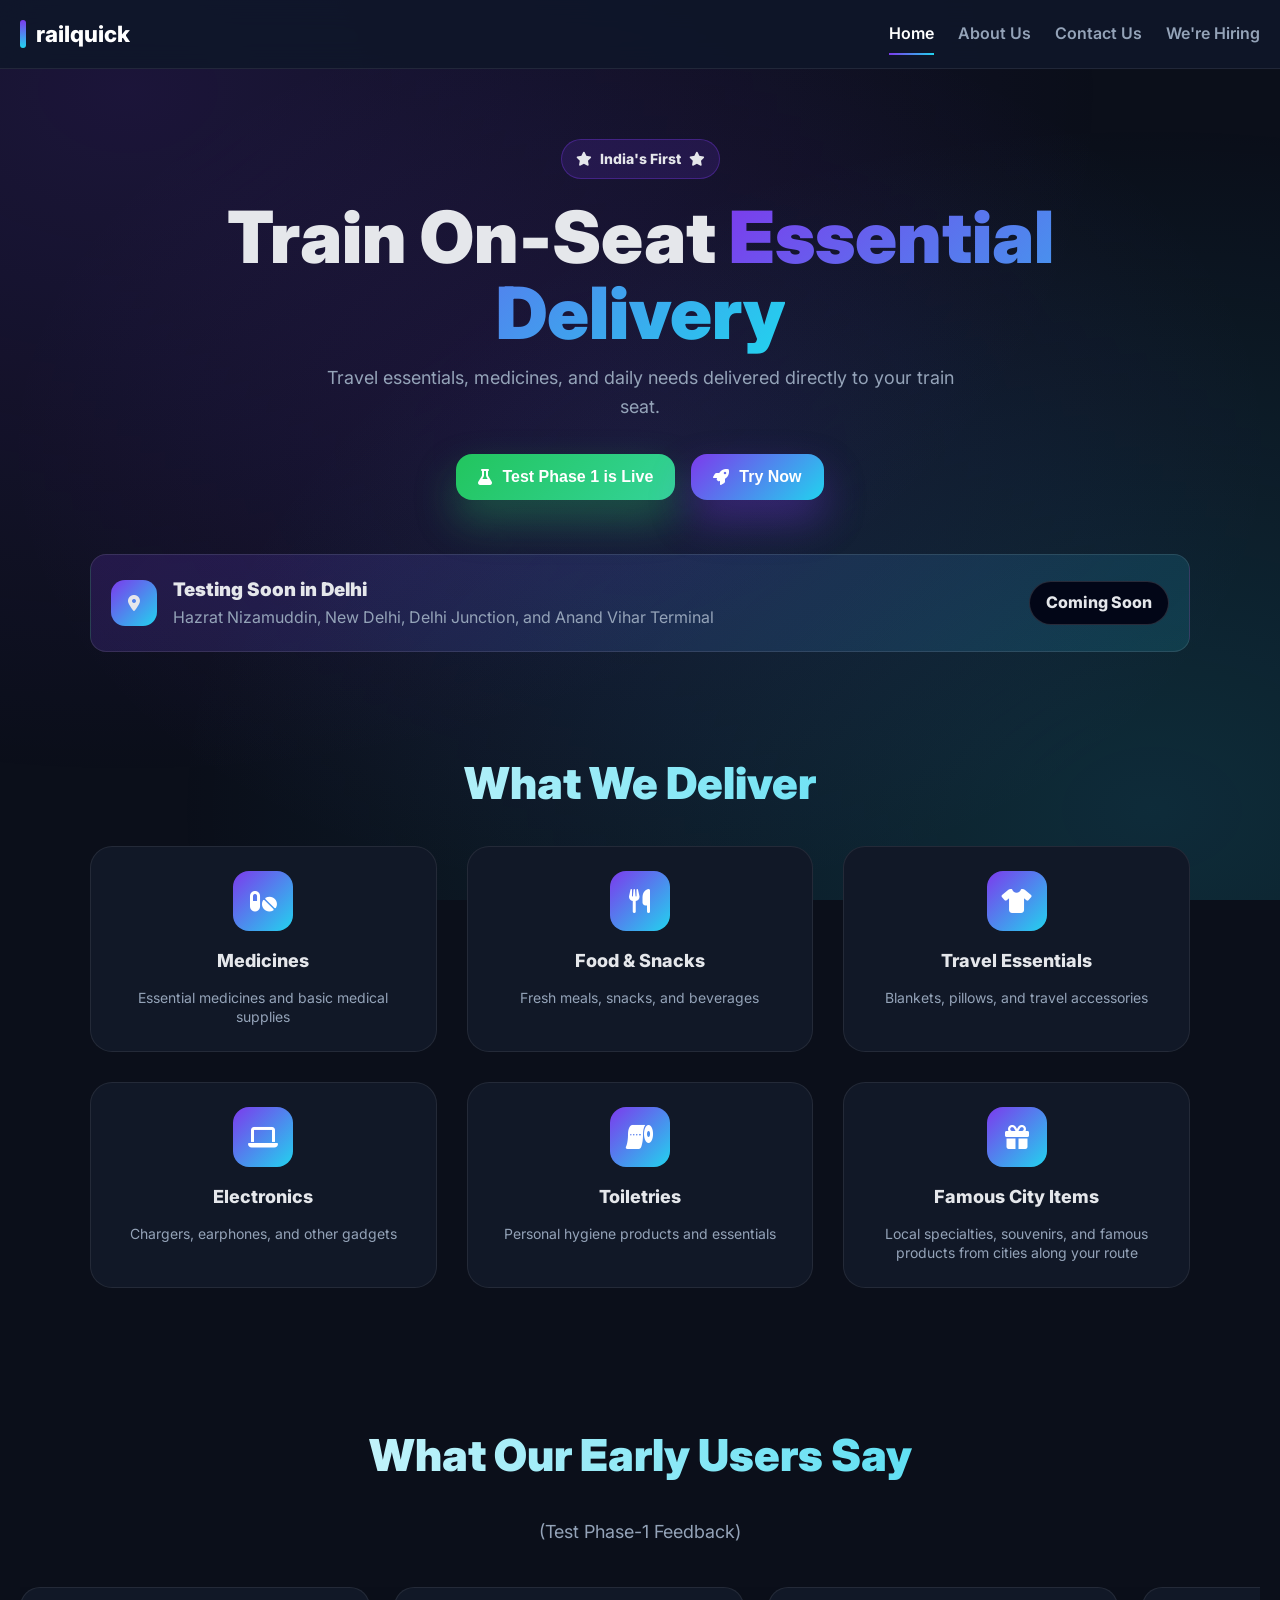
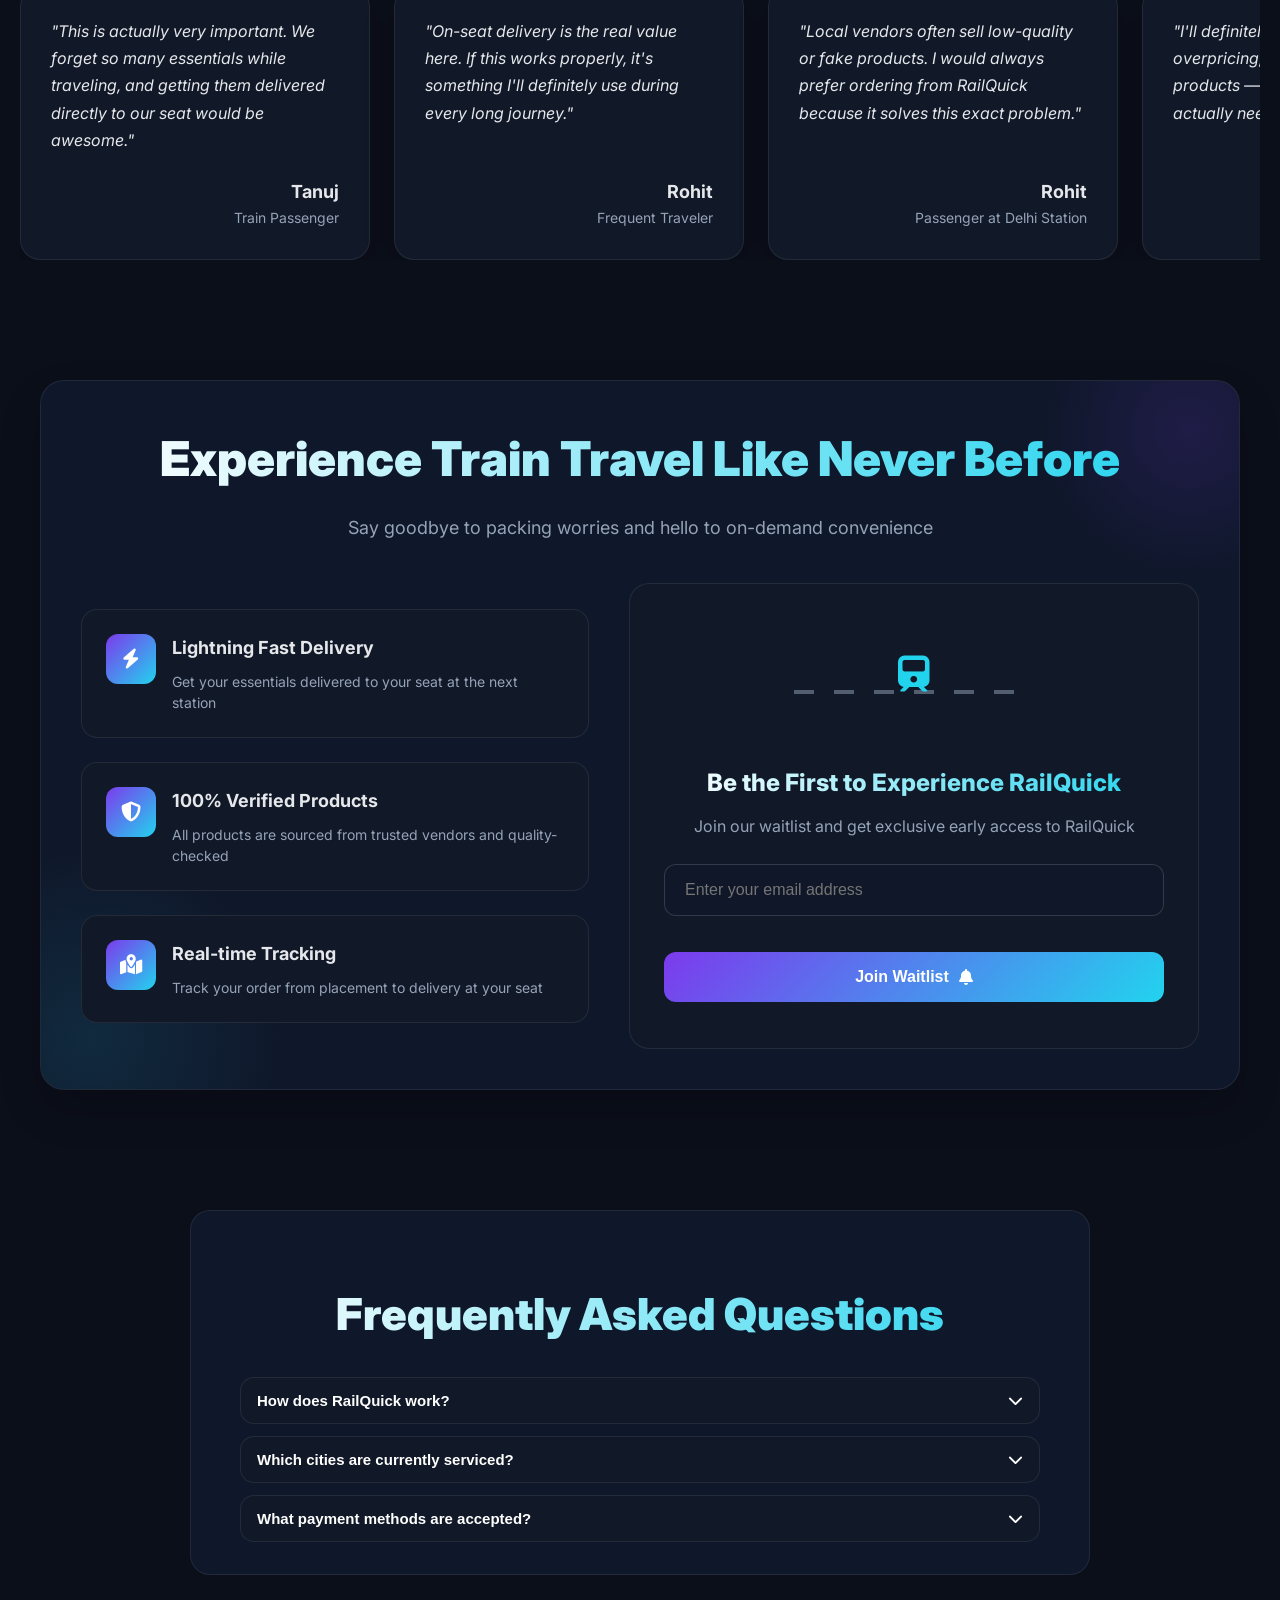
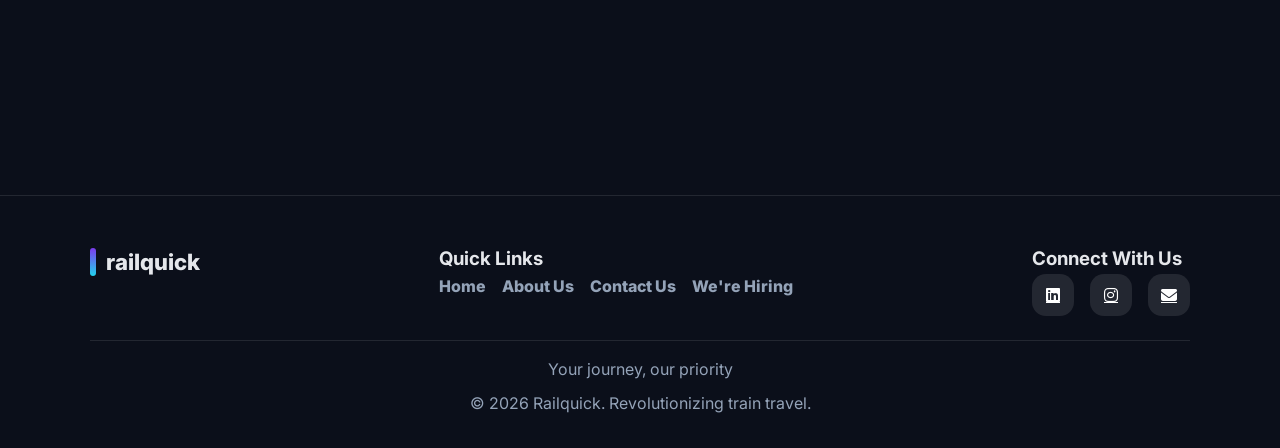
==== commit 99add60a: "Update index.html" ====
--- a/index.html
+++ b/index.html
@@ -37,15 +37,17 @@
             <span class="bar"></span>
             <span class="bar"></span>
         </button>
-        
-        <!-- Mobile Navigation -->
-        <div class="mobile-nav" id="mobileNav">
+    </header>
+    
+    <!-- Mobile Navigation Overlay -->
+    <div class="mobile-nav-overlay" id="mobileNavOverlay">
+        <div class="mobile-nav">
             <a href="#" id="mobileHomeLink" class="mobile-nav-link active">Home</a>
             <a href="#" id="mobileAboutLink" class="mobile-nav-link">About Us</a>
             <a href="#" id="mobileContactLink" class="mobile-nav-link">Contact Us</a>
             <a href="#" id="mobileHiringLink" class="mobile-nav-link">We're Hiring</a>
         </div>
-    </header>
+    </div>
 
     <!-- Main Content -->
     <main class="main-content">
@@ -148,7 +150,7 @@
                 </div>
             </div>
 
-            <!-- NEW: Testimonials Section -->
+            <!-- Testimonials Section -->
             <div class="testimonials-section">
                 <h2 class="section-title">What Our Early Users Say</h2>
                 <p class="testimonials-subtitle">(Test Phase-1 Feedback)</p>
@@ -328,7 +330,7 @@
                 </div>
             </div>
             
-            <!-- NEW: Experience Section -->
+            <!-- Experience Section -->
             <div class="experience-section">
                 <div class="experience-container">
                     <div class="experience-header">
@@ -707,12 +709,12 @@
             
             <div class="footer-bottom">
                 <p class="footer-tagline">Your journey, our priority</p>
-                <p class="footer-copyright">© 2025 Railquick. Revolutionizing train travel.</p>
+                <p class="footer-copyright">© 2026 Railquick. Revolutionizing train travel.</p>
             </div>
         </div>
     </footer>
 
-    <!-- NEW: Try Now Modal -->
+    <!-- Try Now Modal -->
     <div id="tryNowModal" class="modal">
         <div class="modal-content">
             <div class="modal-header">
--- a/styles.css
+++ b/styles.css
@@ -101,25 +101,38 @@
   transform: rotate(-45deg) translate(7px, -6px);
 }
 
-/* Mobile Navigation */
-.mobile-nav {
+/* Mobile Navigation Overlay */
+.mobile-nav-overlay {
   position: fixed;
   top: 0;
   right: -100%;
-  width: 80%;
-  max-width: 300px;
+  width: 100%;
+  height: 100vh;
+  background-color: rgba(0, 0, 0, 0.7);
+  z-index: 1000;
+  transition: right 0.3s ease;
+}
+
+.mobile-nav-overlay.active {
+  right: 0;
+}
+
+.mobile-nav {
+  position: absolute;
+  top: 0;
+  right: -300px;
+  width: 300px;
   height: 100vh;
   background: var(--surface);
   box-shadow: -5px 0 15px rgba(0,0,0,0.3);
   transition: right 0.3s ease;
-  z-index: 1000;
   padding: 80px 20px 20px;
   display: flex;
   flex-direction: column;
   gap: 16px;
 }
 
-.mobile-nav.active {
+.mobile-nav-overlay.active .mobile-nav {
   right: 0;
 }
 
@@ -256,7 +269,7 @@
 .category-card h3{font-weight:800;font-size: 18px;margin-bottom: 12px;}
 .category-card p{font-size:14px;color:var(--muted);line-height: 1.4;}
 
-/* ================= NEW: TESTIMONIALS SECTION ================= */
+/* ================= TESTIMONIALS SECTION ================= */
 .testimonials-section {
   padding: 60px 20px;
   overflow: hidden;
@@ -327,7 +340,7 @@
   100% { transform: translateX(calc(-350px * 7 - 24px * 6)); /* Total width of original set of cards */ }
 }
 
-/* ================= NEW: EXPERIENCE SECTION ================= */
+/* ================= EXPERIENCE SECTION ================= */
 .experience-section {
   padding: 60px 20px;
   position: relative;
@@ -475,7 +488,7 @@
 @media(min-width:768px){
   .nav-menu{display:flex}
   .mobile-menu-btn{display:none}
-  .mobile-nav{display:none}
+  .mobile-nav-overlay{display:none}
   .footer-top{flex-direction:row;justify-content:space-between;align-items:flex-start}
   .footer-links-section,.footer-social-section{text-align:left}
   .team-member-card{grid-template-columns:150px 1fr}
@@ -492,9 +505,20 @@
 
 /* ================= MOBILE SPECIFIC STYLES ================= */
 @media(max-width:767px) {
-  .header { padding: 12px 16px; }
-  .logo-container { margin-right: auto; }
-  .logo-text { font-size: 1.3rem; }
+  .header { 
+    padding: 12px 16px; 
+    justify-content: space-between;
+  }
+  .logo-container { 
+    margin-right: auto; 
+    order: 1;
+  }
+  .logo-text { 
+    font-size: 1.3rem; 
+  }
+  .mobile-menu-btn {
+    order: 2;
+  }
   
   .hero-section { padding: 50px 16px 20px; }
   .hero-badge { font-size: 12px; padding: 6px 12px; }
@@ -507,85 +531,335 @@
   .banner-text h3 { font-size: 18px; }
   .banner-text p { font-size: 14px; }
   
-  .categories-container { grid-template-columns: repeat(2, 1fr); gap: 12px; padding: 0 16px; }
-  .category-card { padding: 16px 12px; border-radius: 16px; box-shadow: 0 4px 12px rgba(0,0,0,0.15); transition: transform 0.2s ease, box-shadow 0.2s ease; }
-  .category-card:hover { transform: translateY(-4px); box-shadow: 0 8px 20px rgba(0,0,0,0.25); }
-  .category-icon { width: 40px; height: 40px; font-size: 18px; margin-bottom: 10px; }
-  .category-card h3 { font-size: 14px; margin-bottom: 8px; }
-  .category-card p { font-size: 11px; line-height: 1.3; }
-  
-  .testimonials-section { padding: 40px 0; }
-  .testimonial-track { animation: scroll 70s linear infinite; /* Slightly faster for mobile */ }
-  .testimonial-card { width: 300px; padding: 24px; } /* Adjust for mobile */
-  
-  .about-content { margin: 20px 16px; padding: 0; background: transparent; border: none; border-radius: 0; box-shadow: none; }
-  .about-intro, .about-story, .about-mission { margin-bottom: 30px; padding: 0; background: transparent; border: none; border-radius: 0; box-shadow: none; position: relative; }
-  .about-intro::after, .about-story::after, .about-mission::after { content: ''; position: absolute; bottom: -15px; left: 0; width: 100%; height: 1px; background: linear-gradient(90deg, transparent, rgba(255,255,255,0.2), transparent); }
-  .about-intro h3, .about-story h3, .about-mission h3 { font-size: 20px; margin-bottom: 16px; padding: 0; position: relative; }
-  .about-intro h3::after, .about-story h3::after, .about-mission h3::after { content: ''; position: absolute; bottom: -8px; left: 0; width: 40px; height: 3px; background: linear-gradient(90deg, var(--brand), var(--brand2)); border-radius: 2px; }
-  .about-intro p, .about-story p, .about-mission p { font-size: 14px; line-height: 1.6; padding: 0; text-align: justify; }
-  .core-values { margin-top: 20px; padding: 16px; background: rgba(124,58,237,0.05); border-radius: 16px; border-left: 3px solid var(--brand); }
-  .core-values h4 { font-size: 16px; margin-bottom: 12px; color: var(--brand2); }
-  .core-values ul { list-style-type: none; padding-left: 8px; }
-  .core-values li { margin-bottom: 12px; padding-left: 20px; position: relative; font-size: 14px; }
-  .core-values li:before { content: "•"; color: var(--brand); font-weight: bold; position: absolute; left: 0; font-size: 18px; }
-  
-  .team-grid { grid-template-columns: 1fr; gap: 20px; }
-  .team-member-card { padding: 20px; border-radius: 16px; box-shadow: 0 4px 12px rgba(0,0,0,0.15); transition: transform 0.2s ease, box-shadow 0.2s ease; }
-  .team-member-card:hover { transform: translateY(-4px); box-shadow: 0 8px 20px rgba(0,0,0,0.25); }
-  .member-image img { width: 100px; height: 100px; border-radius: 16px; border: 3px solid rgba(124,58,237,0.3); box-shadow: 0 4px 8px rgba(0,0,0,0.2); }
-  .member-name { font-size: 18px; margin-bottom: 4px; }
-  .member-title { font-size: 13px; margin-bottom: 12px; color: var(--brand2); }
-  .member-description { font-size: 13px; line-height: 1.5; margin-bottom: 16px; }
-  .contact-link { font-size: 13px; }
-  .about-hiring { padding: 20px; border-radius: 16px; background: linear-gradient(135deg, rgba(124,58,237,0.1), rgba(124,58,237,0.05)); border: 1px solid rgba(124,58,237,0.3); box-shadow: 0 4px 12px rgba(124,58,237,0.15); }
-  .about-hiring p { font-size: 14px; margin-bottom: 16px; }
-  .apply-now-btn { padding: 12px 24px; font-size: 14px; border-radius: 24px; box-shadow: 0 4px 12px rgba(124,58,237,0.3); transition: transform 0.2s ease, box-shadow 0.2s ease; }
-  .apply-now-btn:hover { transform: translateY(-2px); box-shadow: 0 6px 16px rgba(124,58,237,0.4); }
-  
-  .experience-container { padding: 24px 16px; }
-  .experience-title { font-size: 28px; }
-  .experience-subtitle { font-size: 16px; }
-  .experience-features { grid-template-columns: 1fr; gap: 16px; }
-  .experience-feature { padding: 16px; }
-  .feature-icon { width: 40px; height: 40px; font-size: 18px; }
-  .feature-info h4 { font-size: 16px; }
-  .feature-info p { font-size: 13px; }
-  .experience-cta { padding: 20px 16px; }
-  .experience-form-container h3 { font-size: 20px; }
-  .experience-form-container p { font-size: 14px; }
-  .experience-email-input { padding: 14px 16px; font-size: 14px; }
-  .experience-notify-btn { padding: 14px; font-size: 14px; }
-  
-  .faq-section { margin: 40px 16px; padding: 16px; }
-  .faq-question { padding: 12px 14px; font-size: 14px; }
-  .faq-answer p { font-size: 13px; }
-  
-  .contact-section { margin: 20px 16px; padding: 20px 16px; }
-  .contact-form { padding: 20px 16px; }
-  .contact-form-title { font-size: 20px; }
-  .form-label { font-size: 14px; }
-  .form-input, .form-textarea { padding: 12px 14px; font-size: 14px; }
-  .submit-application-btn { padding: 14px; font-size: 14px; }
-  .founder-section-title { font-size: 20px; }
-  
-  .hiring-section { margin: 20px 16px; }
-  .hiring-container { padding: 24px 16px; }
-  .hiring-message { padding: 16px; }
-  .hiring-message p { font-size: 14px; }
-  .hiring-form { padding: 20px 16px; }
-  
-  .footer { padding: 32px 16px 24px; }
-  .footer-links, .footer-social { gap: 12px; }
-  .footer-link { font-size: 14px; }
-  .social-link { width: 36px; height: 36px; }
-  .footer-bottom p { font-size: 12px; }
-  
-  .modal-content { width: 95%; padding: 20px; }
-  .modal-header h3 { font-size: 20px; }
-  .modal-description p { font-size: 14px; }
-  .feature-item { font-size: 12px; }
-  .email-input { padding: 12px 14px; font-size: 14px; }
-  .notify-btn { padding: 12px; font-size: 14px; }
-  .modal-btn { padding: 8px 16px; font-size: 14px; }
-}
+  .categories-container { 
+    grid-template-columns: repeat(2, 1fr); 
+    gap: 16px; 
+    padding: 0 16px; 
+  }
+  .category-card { 
+    padding: 20px 16px; 
+    border-radius: 16px; 
+    box-shadow: 0 4px 12px rgba(0,0,0,0.15); 
+    transition: transform 0.2s ease, box-shadow 0.2s ease; 
+  }
+  .category-card:hover { 
+    transform: translateY(-4px); 
+    box-shadow: 0 8px 20px rgba(0,0,0,0.25); 
+  }
+  .category-icon { 
+    width: 50px; 
+    height: 50px; 
+    font-size: 20px; 
+    margin-bottom: 12px; 
+  }
+  .category-card h3 { 
+    font-size: 16px; 
+    margin-bottom: 8px; 
+  }
+  .category-card p { 
+    font-size: 13px; 
+    line-height: 1.4; 
+  }
+  
+  .testimonials-section { 
+    padding: 40px 0; 
+  }
+  .testimonial-track { 
+    animation: scroll 70s linear infinite; /* Slightly faster for mobile */ 
+  }
+  .testimonial-card { 
+    width: 280px; 
+    padding: 20px; 
+  } /* Adjust for mobile */
+  .testimonial-text {
+    font-size: 14px;
+    line-height: 1.5;
+  }
+  .author-name {
+    font-size: 16px;
+  }
+  .author-title {
+    font-size: 13px;
+  }
+  
+  .about-content { 
+    margin: 20px 16px; 
+    padding: 0; 
+    background: transparent; 
+    border: none; 
+    border-radius: 0; 
+    box-shadow: none; 
+  }
+  .about-intro, .about-story, .about-mission { 
+    margin-bottom: 30px; 
+    padding: 0; 
+    background: transparent; 
+    border: none; 
+    border-radius: 0; 
+    box-shadow: none; 
+    position: relative; 
+  }
+  .about-intro::after, .about-story::after, .about-mission::after { 
+    content: ''; 
+    position: absolute; 
+    bottom: -15px; 
+    left: 0; 
+    width: 100%; 
+    height: 1px; 
+    background: linear-gradient(90deg, transparent, rgba(255,255,255,0.2), transparent); 
+  }
+  .about-intro h3, .about-story h3, .about-mission h3 { 
+    font-size: 20px; 
+    margin-bottom: 16px; 
+    padding: 0; 
+    position: relative; 
+  }
+  .about-intro h3::after, .about-story h3::after, .about-mission h3::after { 
+    content: ''; 
+    position: absolute; 
+    bottom: -8px; 
+    left: 0; 
+    width: 40px; 
+    height: 3px; 
+    background: linear-gradient(90deg, var(--brand), var(--brand2)); 
+    border-radius: 2px; 
+  }
+  .about-intro p, .about-story p, .about-mission p { 
+    font-size: 14px; 
+    line-height: 1.6; 
+    padding: 0; 
+    text-align: justify; 
+  }
+  .core-values { 
+    margin-top: 20px; 
+    padding: 16px; 
+    background: rgba(124,58,237,0.05); 
+    border-radius: 16px; 
+    border-left: 3px solid var(--brand); 
+  }
+  .core-values h4 { 
+    font-size: 16px; 
+    margin-bottom: 12px; 
+    color: var(--brand2); 
+  }
+  .core-values ul { 
+    list-style-type: none; 
+    padding-left: 8px; 
+  }
+  .core-values li { 
+    margin-bottom: 12px; 
+    padding-left: 20px; 
+    position: relative; 
+    font-size: 14px; 
+  }
+  .core-values li:before { 
+    content: "•"; 
+    color: var(--brand); 
+    font-weight: bold; 
+    position: absolute; 
+    left: 0; 
+    font-size: 18px; 
+  }
+  
+  .team-grid { 
+    grid-template-columns: 1fr; 
+    gap: 20px; 
+  }
+  .team-member-card { 
+    padding: 20px; 
+    border-radius: 16px; 
+    box-shadow: 0 4px 12px rgba(0,0,0,0.15); 
+    transition: transform 0.2s ease, box-shadow 0.2s ease; 
+  }
+  .team-member-card:hover { 
+    transform: translateY(-4px); 
+    box-shadow: 0 8px 20px rgba(0,0,0,0.25); 
+  }
+  .member-image img { 
+    width: 100px; 
+    height: 100px; 
+    border-radius: 16px; 
+    border: 3px solid rgba(124,58,237,0.3); 
+    box-shadow: 0 4px 8px rgba(0,0,0,0.2); 
+  }
+  .member-name { 
+    font-size: 18px; 
+    margin-bottom: 4px; 
+  }
+  .member-title { 
+    font-size: 13px; 
+    margin-bottom: 12px; 
+    color: var(--brand2); 
+  }
+  .member-description { 
+    font-size: 13px; 
+    line-height: 1.5; 
+    margin-bottom: 16px; 
+  }
+  .contact-link { 
+    font-size: 13px; 
+  }
+  .about-hiring { 
+    padding: 20px; 
+    border-radius: 16px; 
+    background: linear-gradient(135deg, rgba(124,58,237,0.1), rgba(124,58,237,0.05)); 
+    border: 1px solid rgba(124,58,237,0.3); 
+    box-shadow: 0 4px 12px rgba(124,58,237,0.15); 
+  }
+  .about-hiring p { 
+    font-size: 14px; 
+    margin-bottom: 16px; 
+  }
+  .apply-now-btn { 
+    padding: 12px 24px; 
+    font-size: 14px; 
+    border-radius: 24px; 
+    box-shadow: 0 4px 12px rgba(124,58,237,0.3); 
+    transition: transform 0.2s ease, box-shadow 0.2s ease; 
+  }
+  .apply-now-btn:hover { 
+    transform: translateY(-2px); 
+    box-shadow: 0 6px 16px rgba(124,58,237,0.4); 
+  }
+  
+  .experience-container { 
+    padding: 24px 16px; 
+  }
+  .experience-title { 
+    font-size: 28px; 
+  }
+  .experience-subtitle { 
+    font-size: 16px; 
+  }
+  .experience-features { 
+    grid-template-columns: 1fr; 
+    gap: 16px; 
+  }
+  .experience-feature { 
+    padding: 16px; 
+  }
+  .feature-icon { 
+    width: 40px; 
+    height: 40px; 
+    font-size: 18px; 
+  }
+  .feature-info h4 { 
+    font-size: 16px; 
+  }
+  .feature-info p { 
+    font-size: 13px; 
+  }
+  .experience-cta { 
+    padding: 20px 16px; 
+  }
+  .experience-form-container h3 { 
+    font-size: 20px; 
+  }
+  .experience-form-container p { 
+    font-size: 14px; 
+  }
+  .experience-email-input { 
+    padding: 14px 16px; 
+    font-size: 14px; 
+  }
+  .experience-notify-btn { 
+    padding: 14px; 
+    font-size: 14px; 
+  }
+  
+  .faq-section { 
+    margin: 40px 16px; 
+    padding: 16px; 
+  }
+  .faq-question { 
+    padding: 12px 14px; 
+    font-size: 14px; 
+  }
+  .faq-answer p { 
+    font-size: 13px; 
+  }
+  
+  .contact-section { 
+    margin: 20px 16px; 
+    padding: 20px 16px; 
+  }
+  .contact-form { 
+    padding: 20px 16px; 
+  }
+  .contact-form-title { 
+    font-size: 20px; 
+  }
+  .form-label { 
+    font-size: 14px; 
+  }
+  .form-input, .form-textarea { 
+    padding: 12px 14px; 
+    font-size: 14px; 
+  }
+  .submit-application-btn { 
+    padding: 14px; 
+    font-size: 14px; 
+  }
+  .founder-section-title { 
+    font-size: 20px; 
+  }
+  
+  .hiring-section { 
+    margin: 20px 16px; 
+  }
+  .hiring-container { 
+    padding: 24px 16px; 
+  }
+  .hiring-message { 
+    padding: 16px; 
+  }
+  .hiring-message p { 
+    font-size: 14px; 
+  }
+  .hiring-form { 
+    padding: 20px 16px; 
+  }
+  
+  .footer { 
+    padding: 32px 16px 24px; 
+  }
+  .footer-links, .footer-social { 
+    gap: 12px; 
+  }
+  .footer-link { 
+    font-size: 14px; 
+  }
+  .social-link { 
+    width: 36px; 
+    height: 36px; 
+  }
+  .footer-bottom p { 
+    font-size: 12px; 
+  }
+  
+  .modal-content { 
+    width: 95%; 
+    padding: 20px; 
+  }
+  .modal-header h3 { 
+    font-size: 20px; 
+  }
+  .modal-description p { 
+    font-size: 14px; 
+  }
+  .feature-item { 
+    font-size: 12px; 
+  }
+  .email-input { 
+    padding: 12px 14px; 
+    font-size: 14px; 
+  }
+  .notify-btn { 
+    padding: 12px; 
+    font-size: 14px; 
+  }
+  .modal-btn { 
+    padding: 8px 16px; 
+    font-size: 14px; 
+  }
+}
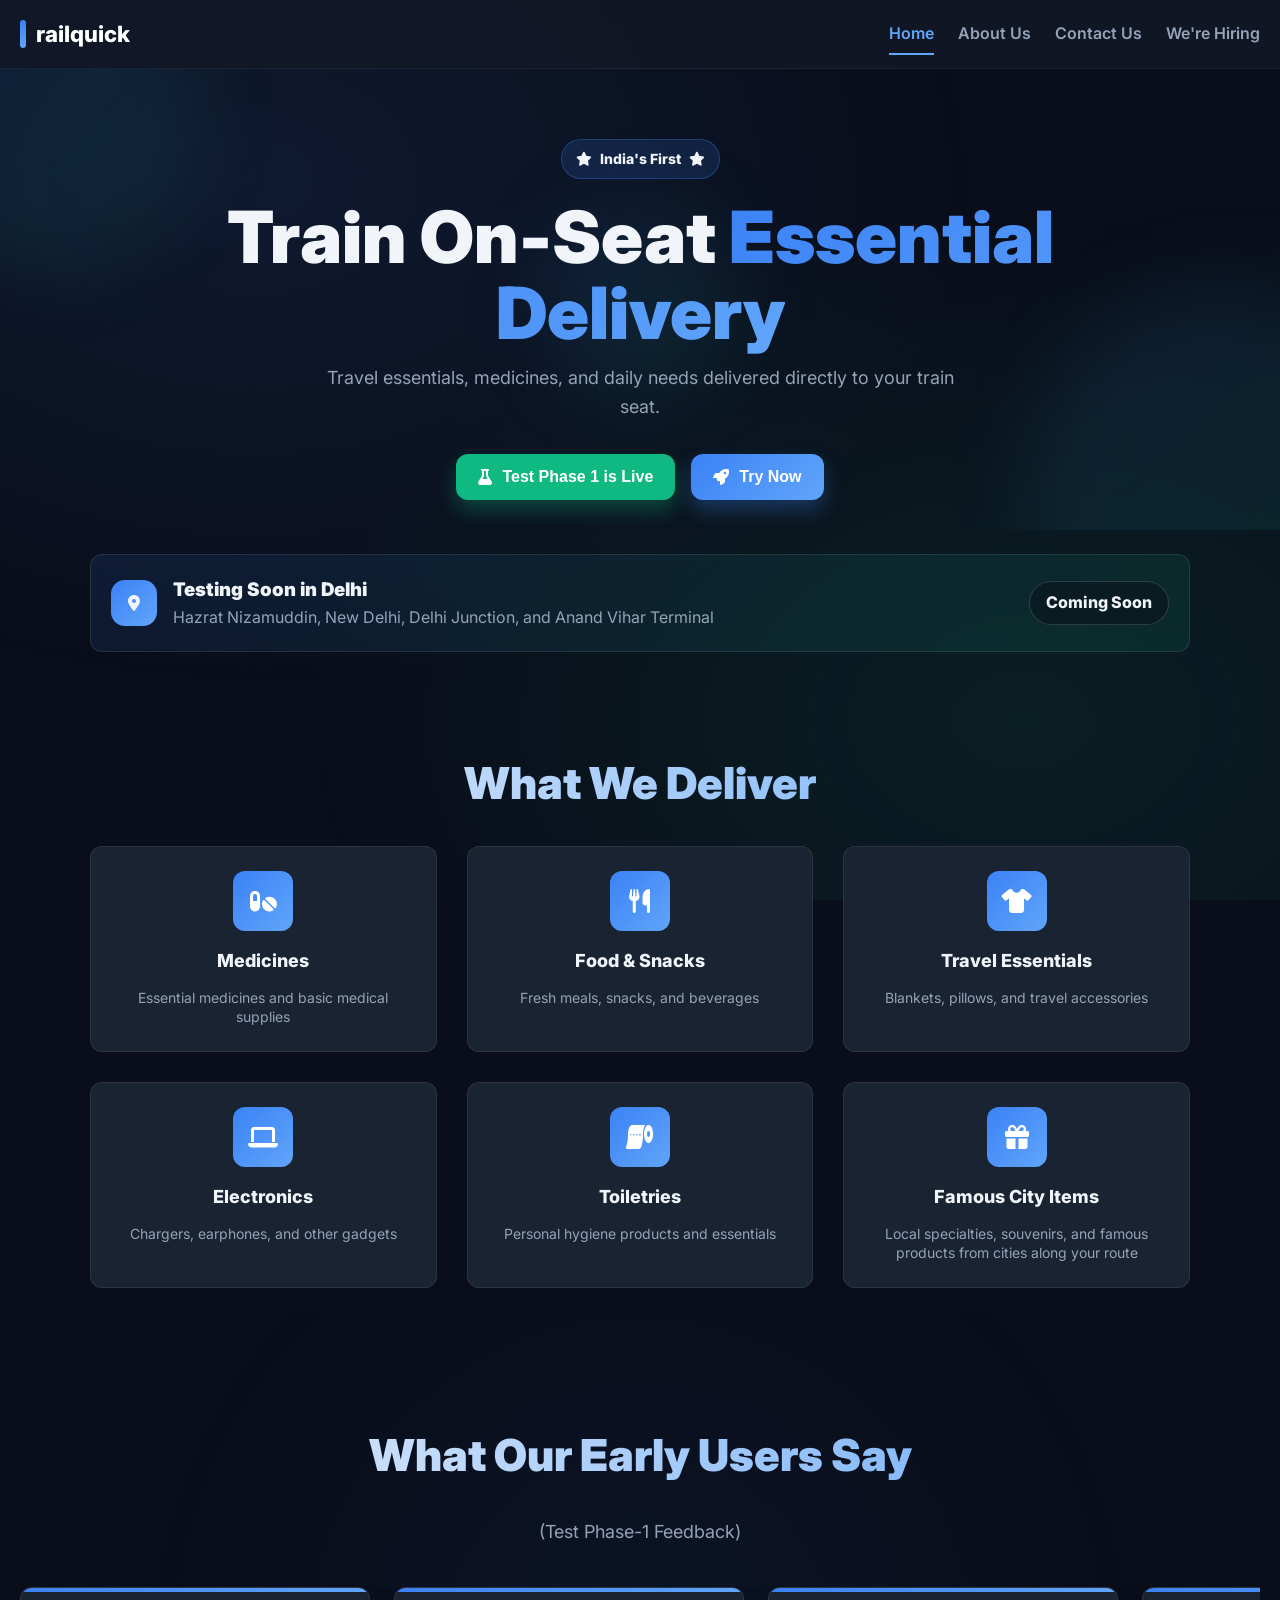
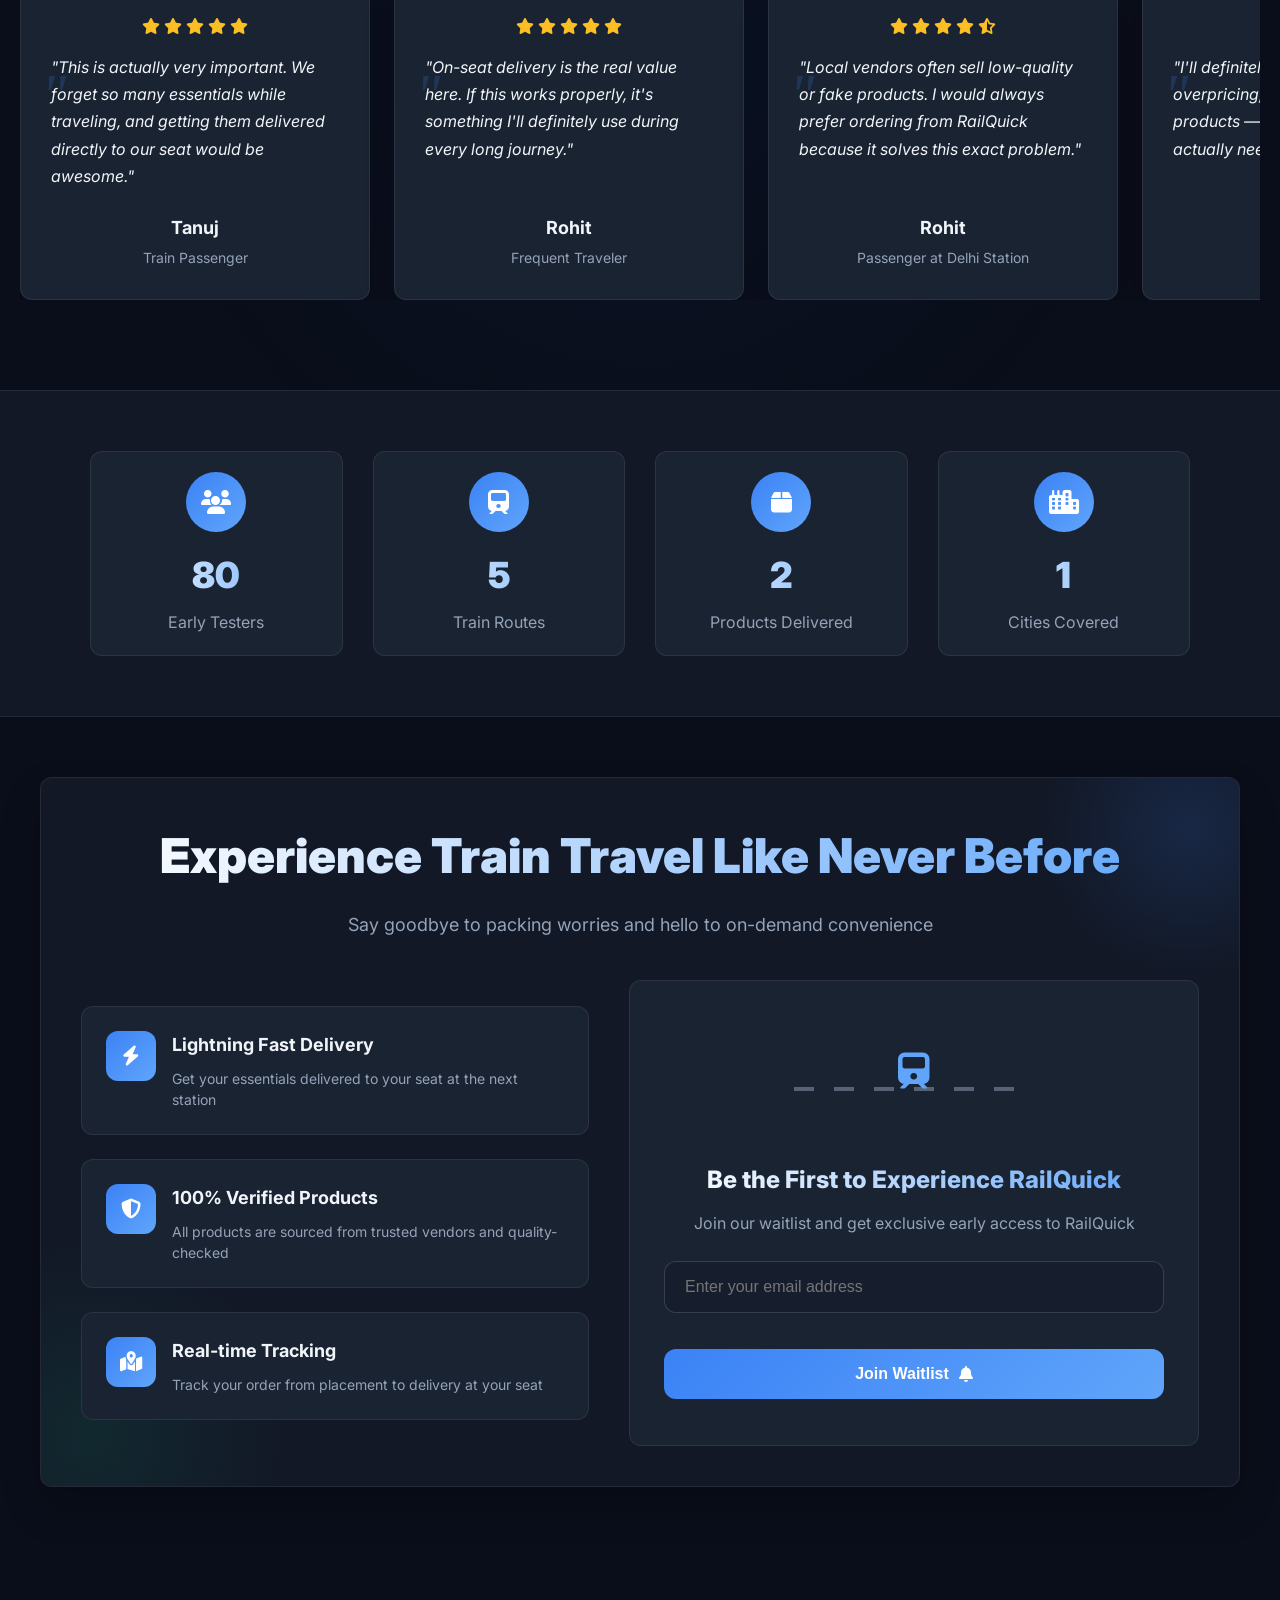
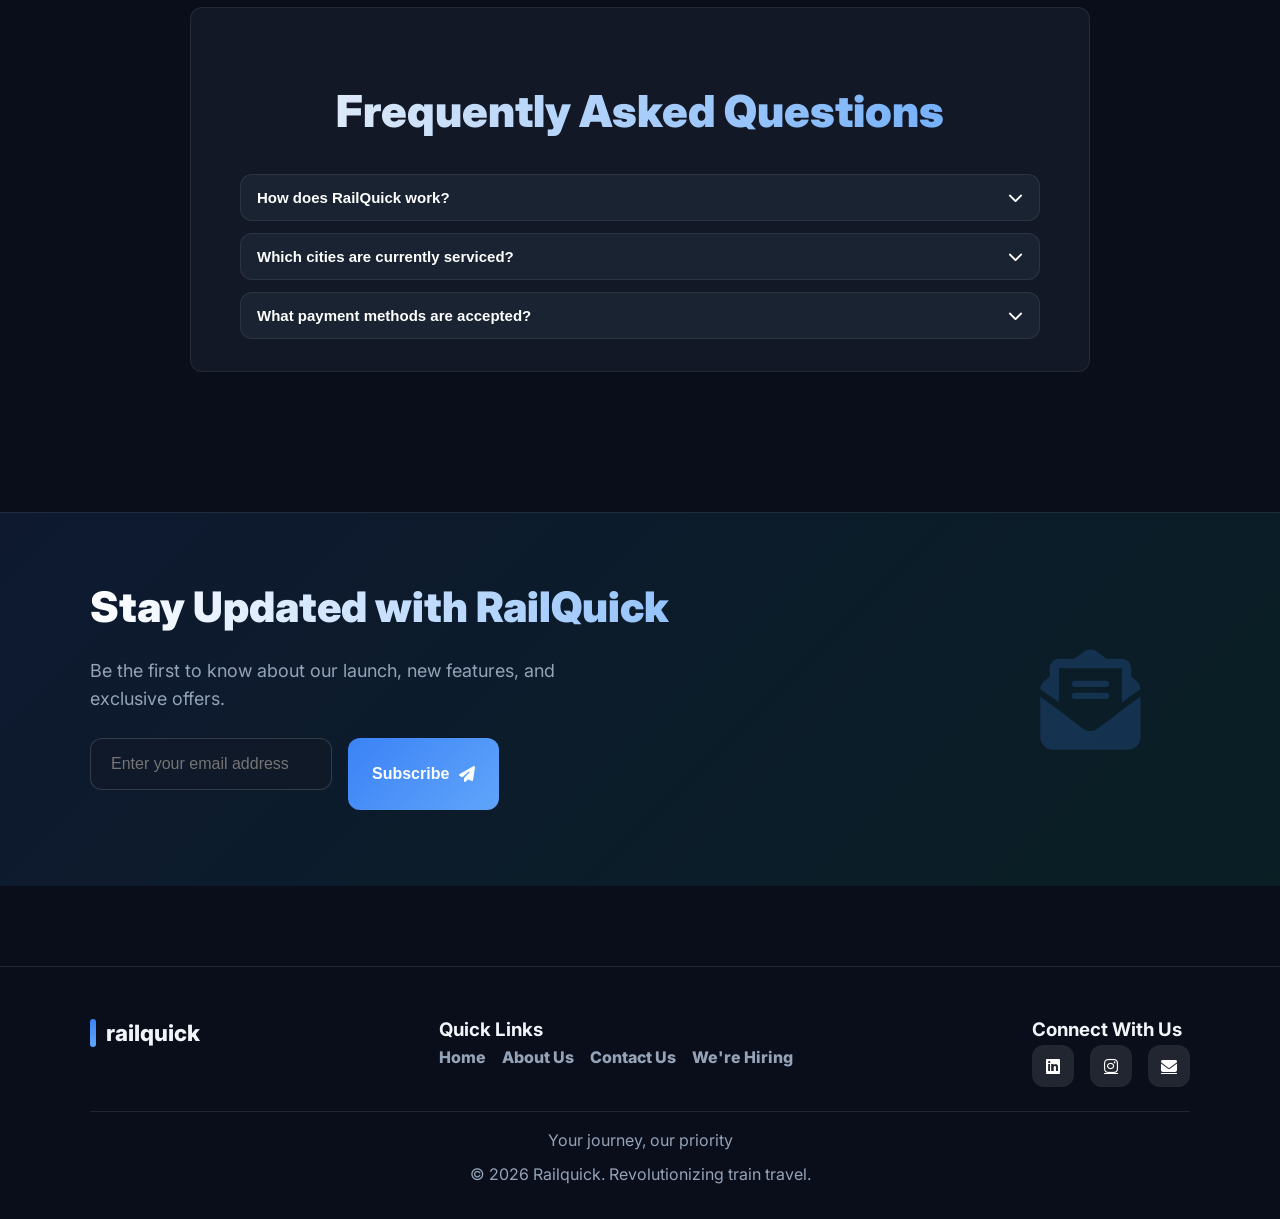
==== commit c1b08c12: "Update index.html" ====
--- a/index.html
+++ b/index.html
@@ -83,6 +83,13 @@
                         </button>
                     </div>
                 </div>
+                
+                <!-- Hero Decoration Elements -->
+                <div class="hero-decoration">
+                    <div class="decoration-circle circle-1"></div>
+                    <div class="decoration-circle circle-2"></div>
+                    <div class="decoration-circle circle-3"></div>
+                </div>
             </div>
             
             <!-- Service Banner -->
@@ -160,172 +167,276 @@
                         <!-- Testimonial 1 -->
                         <div class="testimonial-card">
                             <div class="testimonial-content">
+                                <div class="testimonial-rating">
+                                    <i class="fas fa-star"></i>
+                                    <i class="fas fa-star"></i>
+                                    <i class="fas fa-star"></i>
+                                    <i class="fas fa-star"></i>
+                                    <i class="fas fa-star"></i>
+                                </div>
                                 <p class="testimonial-text">"This is actually very important. We forget so many essentials while traveling, and getting them delivered directly to our seat would be awesome."</p>
                                 <div class="testimonial-author">
-                                    <div>
-                                        <h4 class="author-name">Tanuj</h4>
-                                        <p class="author-title">Train Passenger</p>
-                                    </div>
+                                    <h4 class="author-name">Tanuj</h4>
+                                    <p class="author-title">Train Passenger</p>
                                 </div>
                             </div>
                         </div>
                         <!-- Testimonial 2 -->
                         <div class="testimonial-card">
                             <div class="testimonial-content">
+                                <div class="testimonial-rating">
+                                    <i class="fas fa-star"></i>
+                                    <i class="fas fa-star"></i>
+                                    <i class="fas fa-star"></i>
+                                    <i class="fas fa-star"></i>
+                                    <i class="fas fa-star"></i>
+                                </div>
                                 <p class="testimonial-text">"On-seat delivery is the real value here. If this works properly, it's something I'll definitely use during every long journey."</p>
                                 <div class="testimonial-author">
-                                    <div>
-                                        <h4 class="author-name">Rohit</h4>
-                                        <p class="author-title">Frequent Traveler</p>
-                                    </div>
+                                    <h4 class="author-name">Rohit</h4>
+                                    <p class="author-title">Frequent Traveler</p>
                                 </div>
                             </div>
                         </div>
                         <!-- Testimonial 3 -->
                         <div class="testimonial-card">
                             <div class="testimonial-content">
+                                <div class="testimonial-rating">
+                                    <i class="fas fa-star"></i>
+                                    <i class="fas fa-star"></i>
+                                    <i class="fas fa-star"></i>
+                                    <i class="fas fa-star"></i>
+                                    <i class="fas fa-star-half-alt"></i>
+                                </div>
                                 <p class="testimonial-text">"Local vendors often sell low-quality or fake products. I would always prefer ordering from RailQuick because it solves this exact problem."</p>
                                 <div class="testimonial-author">
-                                    <div>
-                                        <h4 class="author-name">Rohit</h4>
-                                        <p class="author-title">Passenger at Delhi Station</p>
-                                    </div>
+                                    <h4 class="author-name">Rohit</h4>
+                                    <p class="author-title">Passenger at Delhi Station</p>
                                 </div>
                             </div>
                         </div>
                         <!-- Testimonial 4 -->
                         <div class="testimonial-card">
                             <div class="testimonial-content">
+                                <div class="testimonial-rating">
+                                    <i class="fas fa-star"></i>
+                                    <i class="fas fa-star"></i>
+                                    <i class="fas fa-star"></i>
+                                    <i class="fas fa-star"></i>
+                                    <i class="fas fa-star"></i>
+                                </div>
                                 <p class="testimonial-text">"I'll definitely use this service. No overpricing, no different or fake products — that's what travelers actually need."</p>
                                 <div class="testimonial-author">
-                                    <div>
-                                        <h4 class="author-name">Shreya</h4>
-                                        <p class="author-title">Solo Traveler</p>
-                                    </div>
+                                    <h4 class="author-name">Shreya</h4>
+                                    <p class="author-title">Solo Traveler</p>
                                 </div>
                             </div>
                         </div>
                         <!-- Testimonial 5 -->
                         <div class="testimonial-card">
                             <div class="testimonial-content">
+                                <div class="testimonial-rating">
+                                    <i class="fas fa-star"></i>
+                                    <i class="fas fa-star"></i>
+                                    <i class="fas fa-star"></i>
+                                    <i class="fas fa-star"></i>
+                                    <i class="fas fa-star-half-alt"></i>
+                                </div>
                                 <p class="testimonial-text">"Finding trusted products during a train journey is always a problem. RailQuick makes it simple, reliable, and stress-free."</p>
                                 <div class="testimonial-author">
-                                    <div>
-                                        <h4 class="author-name">Varun</h4>
-                                        <p class="author-title">Regular Commuter</p>
-                                    </div>
+                                    <h4 class="author-name">Varun</h4>
+                                    <p class="author-title">Regular Commuter</p>
                                 </div>
                             </div>
                         </div>
                         <!-- Testimonial 6 -->
                         <div class="testimonial-card">
                             <div class="testimonial-content">
+                                <div class="testimonial-rating">
+                                    <i class="fas fa-star"></i>
+                                    <i class="fas fa-star"></i>
+                                    <i class="fas fa-star"></i>
+                                    <i class="fas fa-star"></i>
+                                    <i class="fas fa-star"></i>
+                                </div>
                                 <p class="testimonial-text">"Knowing that the products are verified gives confidence. I don't mind ordering if I know I'm getting genuine items."</p>
                                 <div class="testimonial-author">
-                                    <div>
-                                        <h4 class="author-name">Gaurav</h4>
-                                        <p class="author-title">Business Traveler</p>
-                                    </div>
+                                    <h4 class="author-name">Gaurav</h4>
+                                    <p class="author-title">Business Traveler</p>
                                 </div>
                             </div>
                         </div>
                         <!-- Testimonial 7 -->
                         <div class="testimonial-card">
                             <div class="testimonial-content">
+                                <div class="testimonial-rating">
+                                    <i class="fas fa-star"></i>
+                                    <i class="fas fa-star"></i>
+                                    <i class="fas fa-star"></i>
+                                    <i class="fas fa-star"></i>
+                                    <i class="fas fa-star-half-alt"></i>
+                                </div>
                                 <p class="testimonial-text">"This feels like a service Indian Railways passengers have needed for a long time."</p>
                                 <div class="testimonial-author">
-                                    <div>
-                                        <h4 class="author-name">Ayush</h4>
-                                        <p class="author-title">Student Traveler</p>
-                                    </div>
-                                </div>
-                            </div>
-                        </div>
-                        <!-- *** DUPLICATE SET FOR SEAMLESS LOOP *** -->
+                                    <h4 class="author-name">Ayush</h4>
+                                    <p class="author-title">Student Traveler</p>
+                                </div>
+                            </div>
+                        </div>
+                        <!-- DUPLICATE SET FOR SEAMLESS LOOP -->
                         <!-- Testimonial 1 Duplicate -->
                         <div class="testimonial-card">
                             <div class="testimonial-content">
+                                <div class="testimonial-rating">
+                                    <i class="fas fa-star"></i>
+                                    <i class="fas fa-star"></i>
+                                    <i class="fas fa-star"></i>
+                                    <i class="fas fa-star"></i>
+                                    <i class="fas fa-star"></i>
+                                </div>
                                 <p class="testimonial-text">"This is actually very important. We forget so many essentials while traveling, and getting them delivered directly to our seat would be awesome."</p>
                                 <div class="testimonial-author">
-                                    <div>
-                                        <h4 class="author-name">Tanuj</h4>
-                                        <p class="author-title">Train Passenger</p>
-                                    </div>
+                                    <h4 class="author-name">Tanuj</h4>
+                                    <p class="author-title">Train Passenger</p>
                                 </div>
                             </div>
                         </div>
                         <!-- Testimonial 2 Duplicate -->
                         <div class="testimonial-card">
                             <div class="testimonial-content">
+                                <div class="testimonial-rating">
+                                    <i class="fas fa-star"></i>
+                                    <i class="fas fa-star"></i>
+                                    <i class="fas fa-star"></i>
+                                    <i class="fas fa-star"></i>
+                                    <i class="fas fa-star"></i>
+                                </div>
                                 <p class="testimonial-text">"On-seat delivery is the real value here. If this works properly, it's something I'll definitely use during every long journey."</p>
                                 <div class="testimonial-author">
-                                    <div>
-                                        <h4 class="author-name">Rohit</h4>
-                                        <p class="author-title">Frequent Traveler</p>
-                                    </div>
+                                    <h4 class="author-name">Rohit</h4>
+                                    <p class="author-title">Frequent Traveler</p>
                                 </div>
                             </div>
                         </div>
                         <!-- Testimonial 3 Duplicate -->
                         <div class="testimonial-card">
                             <div class="testimonial-content">
+                                <div class="testimonial-rating">
+                                    <i class="fas fa-star"></i>
+                                    <i class="fas fa-star"></i>
+                                    <i class="fas fa-star"></i>
+                                    <i class="fas fa-star"></i>
+                                    <i class="fas fa-star-half-alt"></i>
+                                </div>
                                 <p class="testimonial-text">"Local vendors often sell low-quality or fake products. I would always prefer ordering from RailQuick because it solves this exact problem."</p>
                                 <div class="testimonial-author">
-                                    <div>
-                                        <h4 class="author-name">Rohit</h4>
-                                        <p class="author-title">Passenger at Delhi Station</p>
-                                    </div>
+                                    <h4 class="author-name">Rohit</h4>
+                                    <p class="author-title">Passenger at Delhi Station</p>
                                 </div>
                             </div>
                         </div>
                         <!-- Testimonial 4 Duplicate -->
                         <div class="testimonial-card">
                             <div class="testimonial-content">
+                                <div class="testimonial-rating">
+                                    <i class="fas fa-star"></i>
+                                    <i class="fas fa-star"></i>
+                                    <i class="fas fa-star"></i>
+                                    <i class="fas fa-star"></i>
+                                    <i class="fas fa-star"></i>
+                                </div>
                                 <p class="testimonial-text">"I'll definitely use this service. No overpricing, no different or fake products — that's what travelers actually need."</p>
                                 <div class="testimonial-author">
-                                    <div>
-                                        <h4 class="author-name">Shreya</h4>
-                                        <p class="author-title">Solo Traveler</p>
-                                    </div>
+                                    <h4 class="author-name">Shreya</h4>
+                                    <p class="author-title">Solo Traveler</p>
                                 </div>
                             </div>
                         </div>
                         <!-- Testimonial 5 Duplicate -->
                         <div class="testimonial-card">
                             <div class="testimonial-content">
+                                <div class="testimonial-rating">
+                                    <i class="fas fa-star"></i>
+                                    <i class="fas fa-star"></i>
+                                    <i class="fas fa-star"></i>
+                                    <i class="fas fa-star"></i>
+                                    <i class="fas fa-star-half-alt"></i>
+                                </div>
                                 <p class="testimonial-text">"Finding trusted products during a train journey is always a problem. RailQuick makes it simple, reliable, and stress-free."</p>
                                 <div class="testimonial-author">
-                                    <div>
-                                        <h4 class="author-name">Varun</h4>
-                                        <p class="author-title">Regular Commuter</p>
-                                    </div>
+                                    <h4 class="author-name">Varun</h4>
+                                    <p class="author-title">Regular Commuter</p>
                                 </div>
                             </div>
                         </div>
                         <!-- Testimonial 6 Duplicate -->
                         <div class="testimonial-card">
                             <div class="testimonial-content">
+                                <div class="testimonial-rating">
+                                    <i class="fas fa-star"></i>
+                                    <i class="fas fa-star"></i>
+                                    <i class="fas fa-star"></i>
+                                    <i class="fas fa-star"></i>
+                                    <i class="fas fa-star"></i>
+                                </div>
                                 <p class="testimonial-text">"Knowing that the products are verified gives confidence. I don't mind ordering if I know I'm getting genuine items."</p>
                                 <div class="testimonial-author">
-                                    <div>
-                                        <h4 class="author-name">Gaurav</h4>
-                                        <p class="author-title">Business Traveler</p>
-                                    </div>
+                                    <h4 class="author-name">Gaurav</h4>
+                                    <p class="author-title">Business Traveler</p>
                                 </div>
                             </div>
                         </div>
                         <!-- Testimonial 7 Duplicate -->
                         <div class="testimonial-card">
                             <div class="testimonial-content">
+                                <div class="testimonial-rating">
+                                    <i class="fas fa-star"></i>
+                                    <i class="fas fa-star"></i>
+                                    <i class="fas fa-star"></i>
+                                    <i class="fas fa-star"></i>
+                                    <i class="fas fa-star-half-alt"></i>
+                                </div>
                                 <p class="testimonial-text">"This feels like a service Indian Railways passengers have needed for a long time."</p>
                                 <div class="testimonial-author">
-                                    <div>
-                                        <h4 class="author-name">Ayush</h4>
-                                        <p class="author-title">Student Traveler</p>
-                                    </div>
-                                </div>
-                            </div>
-                        </div>
+                                    <h4 class="author-name">Ayush</h4>
+                                    <p class="author-title">Student Traveler</p>
+                                </div>
+                            </div>
+                        </div>
+                    </div>
+                </div>
+            </div>
+            
+            <!-- Statistics Section -->
+            <div class="stats-section">
+                <div class="stats-container">
+                    <div class="stat-item">
+                        <div class="stat-icon">
+                            <i class="fas fa-users"></i>
+                        </div>
+                        <div class="stat-number" data-target="80">0</div>
+                        <div class="stat-label">Early Testers</div>
+                    </div>
+                    <div class="stat-item">
+                        <div class="stat-icon">
+                            <i class="fas fa-train"></i>
+                        </div>
+                        <div class="stat-number" data-target="5">0</div>
+                        <div class="stat-label">Train Routes</div>
+                    </div>
+                    <div class="stat-item">
+                        <div class="stat-icon">
+                            <i class="fas fa-box"></i>
+                        </div>
+                        <div class="stat-number" data-target="2">0</div>
+                        <div class="stat-label">Products Delivered</div>
+                    </div>
+                    <div class="stat-item">
+                        <div class="stat-icon">
+                            <i class="fas fa-city"></i>
+                        </div>
+                        <div class="stat-number" data-target="1">0</div>
+                        <div class="stat-label">Cities Covered</div>
                     </div>
                 </div>
             </div>
@@ -471,10 +582,22 @@
                             <div class="team-member-card">
                                 <div class="member-image">
                                     <img src="1762616922445.jpeg" alt="Kartik Guleria" />
+                                    <div class="member-social">
+                                        <a href="https://www.linkedin.com/in/kartikguleria1/" target="_blank" class="social-link">
+                                            <i class="fab fa-linkedin"></i>
+                                        </a>
+                                        <a href="mailto:kartikguleria12@gmail.com" class="social-link">
+                                            <i class="fas fa-envelope"></i>
+                                        </a>
+                                    </div>
                                 </div>
                                 <div class="member-details">
                                     <h4 class="member-name">Kartik Guleria</h4>
                                     <p class="member-title">Founder & CEO</p>
+                                    <div class="member-badges">
+                                        <span class="badge">Product Vision</span>
+                                        <span class="badge">Strategy</span>
+                                    </div>
                                     <p class="member-description">Kartik enjoys building new things and turning ideas into useful products. He has worked on projects like RoverRental and BlackZspace, and now contributes to RailQuick with the same curiosity and focus on making the user experience better.</p>
                                 </div>
                             </div>
@@ -482,10 +605,22 @@
                             <div class="team-member-card">
                                 <div class="member-image">
                                     <img src="1754411802709.jpeg" alt="Harshit Sinha" />
+                                    <div class="member-social">
+                                        <a href="https://www.linkedin.com/in/harshit-sinha-3833172a1/" target="_blank" class="social-link">
+                                            <i class="fab fa-linkedin"></i>
+                                        </a>
+                                        <a href="mailto:sinhah166@gmail.com" class="social-link">
+                                            <i class="fas fa-envelope"></i>
+                                        </a>
+                                    </div>
                                 </div>
                                 <div class="member-details">
                                     <h4 class="member-name">Harshit Sinha</h4>
                                     <p class="member-title">Founder & Operation Head</p>
+                                    <div class="member-badges">
+                                        <span class="badge">Operations</span>
+                                        <span class="badge">Logistics</span>
+                                    </div>
                                     <p class="member-description">Harshit likes managing how things work and making sure everything runs smoothly. At RailQuick, he helps organize tasks and supports the team so that features and operations stay on track. He believes small improvements can make a big difference in the overall experience.</p>
                                 </div>
                             </div>
@@ -493,10 +628,22 @@
                             <div class="team-member-card">
                                 <div class="member-image">
                                     <img src="WhatsApp Image 2025-12-17 at 04.16.03.jpeg" alt="Avni Porwal" />
+                                    <div class="member-social">
+                                        <a href="https://www.linkedin.com/in/avniporwal/" target="_blank" class="social-link">
+                                            <i class="fab fa-linkedin"></i>
+                                        </a>
+                                        <a href="mailto:avni@railquick.com" class="social-link">
+                                            <i class="fas fa-envelope"></i>
+                                        </a>
+                                    </div>
                                 </div>
                                 <div class="member-details">
                                     <h4 class="member-name">Avni Porwal</h4>
                                     <p class="member-title">Design Lead</p>
+                                    <div class="member-badges">
+                                        <span class="badge">UI/UX</span>
+                                        <span class="badge">Branding</span>
+                                    </div>
                                     <p class="member-description">Avni brings creativity and user-centric design thinking to RailQuick. With a keen eye for detail and a passion for intuitive interfaces, she ensures that every interaction with RailQuick is seamless and delightful for travelers.</p>
                                 </div>
                             </div>
@@ -504,10 +651,22 @@
                             <div class="team-member-card">
                                 <div class="member-image">
                                     <img src="WhatsApp Image 2025-12-17 at 04.16.03 (1).jpeg" alt="Anushka" />
+                                    <div class="member-social">
+                                        <a href="https://www.linkedin.com/in/anushka-railquick/" target="_blank" class="social-link">
+                                            <i class="fab fa-linkedin"></i>
+                                        </a>
+                                        <a href="mailto:anushka@railquick.com" class="social-link">
+                                            <i class="fas fa-envelope"></i>
+                                        </a>
+                                    </div>
                                 </div>
                                 <div class="member-details">
                                     <h4 class="member-name">Anushka</h4>
                                     <p class="member-title">Social Content Manager</p>
+                                    <div class="member-badges">
+                                        <span class="badge">Content</span>
+                                        <span class="badge">Social Media</span>
+                                    </div>
                                     <p class="member-description">Anushka crafts compelling stories and engaging content that connects RailQuick with its community. Her creative approach to social media helps travelers discover the convenience of on-seat delivery services.</p>
                                 </div>
                             </div>
@@ -672,6 +831,29 @@
         </section>
     </main>
 
+    <!-- Newsletter Section -->
+    <div class="newsletter-section">
+        <div class="newsletter-container">
+            <div class="newsletter-content">
+                <h2 class="newsletter-title">Stay Updated with RailQuick</h2>
+                <p class="newsletter-description">Be the first to know about our launch, new features, and exclusive offers.</p>
+                <form id="newsletterForm" class="newsletter-form">
+                    <div class="form-group">
+                        <input type="email" id="newsletterEmail" placeholder="Enter your email address" class="newsletter-input" required>
+                    </div>
+                    <button type="submit" class="newsletter-btn">
+                        <span class="btn-text">Subscribe</span>
+                        <i class="fas fa-paper-plane"></i>
+                    </button>
+                </form>
+                <div id="newsletterMessage" class="newsletter-message"></div>
+            </div>
+            <div class="newsletter-illustration">
+                <i class="fas fa-envelope-open-text"></i>
+            </div>
+        </div>
+    </div>
+
     <!-- Footer -->
     <footer class="footer">
         <div class="footer-content">
--- a/styles.css
+++ b/styles.css
@@ -1,19 +1,16 @@
-/* ==================================================
-   RAILQUICK – IMPRESSIVE LAUNCH SECTION & TEAM LAYOUT
-   Clean • Professional • Mobile-first • Smooth
-   ================================================== */
 
 :root{
-  --bg:#0b0f1a;
-  --surface:#0f172a;
-  --card:#111827;
-  --text:#e5e7eb;
+  --bg:#0a0e1a;
+  --surface:#121826;
+  --card:#1a2332;
+  --text:#f1f5f9;
   --muted:#94a3b8;
-  --brand:#7c3aed;
-  --brand2:#22d3ee;
-  --success:#22c55e;
+  --accent:#3b82f6;
+  --accent-light:#60a5fa;
+  --success:#10b981;
   --danger:#ef4444;
-  --radius:16px;
+  --warning:#f59e0b;
+  --radius:12px;
 }
 
 *{margin:0;padding:0;box-sizing:border-box}
@@ -28,7 +25,7 @@
   overflow-x: hidden;
 }
 
-/* Background Effect */
+/* New Background Effect */
 .bg-effect {
   position: fixed;
   top: 0;
@@ -37,16 +34,27 @@
   height: 100%;
   z-index: -1;
   background: 
-    radial-gradient(ellipse at 10% 10%, rgba(124,58,237,0.15), transparent 60%),
-    radial-gradient(ellipse at 90% 90%, rgba(34,211,238,0.15), transparent 60%),
-    radial-gradient(ellipse at 50% 50%, rgba(124,58,237,0.1), transparent 70%);
-  animation: bgAnimation 20s ease infinite alternate;
+    radial-gradient(ellipse at 20% 20%, rgba(59,130,246,0.1), transparent 50%),
+    radial-gradient(ellipse at 80% 80%, rgba(16,185,129,0.1), transparent 50%);
+  animation: bgAnimation 25s ease infinite alternate;
 }
 
 @keyframes bgAnimation {
-  0% { background: radial-gradient(ellipse at 10% 10%, rgba(124,58,237,0.15), transparent 60%), radial-gradient(ellipse at 90% 90%, rgba(34,211,238,0.15), transparent 60%), radial-gradient(ellipse at 50% 50%, rgba(124,58,237,0.1), transparent 70%); }
-  50% { background: radial-gradient(ellipse at 90% 10%, rgba(34,211,238,0.15), transparent 60%), radial-gradient(ellipse at 10% 90%, rgba(124,58,237,0.15), transparent 60%), radial-gradient(ellipse at 50% 50%, rgba(34,211,238,0.1), transparent 70%); }
-  100% { background: radial-gradient(ellipse at 50% 20%, rgba(124,58,237,0.15), transparent 60%), radial-gradient(ellipse at 50% 80%, rgba(34,211,238,0.15), transparent 60%), radial-gradient(ellipse at 50% 50%, rgba(124,58,237,0.1), transparent 70%); }
+  0% { 
+    background: 
+      radial-gradient(ellipse at 20% 20%, rgba(59,130,246,0.1), transparent 50%),
+      radial-gradient(ellipse at 80% 80%, rgba(16,185,129,0.1), transparent 50%);
+  }
+  50% { 
+    background: 
+      radial-gradient(ellipse at 80% 20%, rgba(16,185,129,0.1), transparent 50%),
+      radial-gradient(ellipse at 20% 80%, rgba(59,130,246,0.1), transparent 50%);
+  }
+  100% { 
+    background: 
+      radial-gradient(ellipse at 50% 30%, rgba(59,130,246,0.1), transparent 50%),
+      radial-gradient(ellipse at 50% 70%, rgba(16,185,129,0.1), transparent 50%);
+  }
 }
 
 /* ================= HEADER ================= */
@@ -54,19 +62,19 @@
   position:sticky;top:0;z-index:50;
   display:flex;justify-content:space-between;align-items:center;
   padding:16px 20px;
-  background:rgba(15,23,42,.9);
-  backdrop-filter:blur(14px);
-  border-bottom:1px solid rgba(255,255,255,.08);
+  background:rgba(18,24,38,.95);
+  backdrop-filter:blur(10px);
+  border-bottom:1px solid rgba(255,255,255,.05);
 }
 .logo-container{display:flex;align-items:center;gap:10px;text-decoration:none;color:#fff}
-.brand-element{width:6px;height:28px;border-radius:999px;background:linear-gradient(180deg,var(--brand),var(--brand2))}
+.brand-element{width:6px;height:28px;border-radius:999px;background:linear-gradient(180deg,var(--accent),var(--accent-light))}
 .logo-text{font-size:1.4rem;font-weight:800}
 
 .nav-menu{display:none;gap:24px}
 .nav-link{color:var(--muted);text-decoration:none;font-weight:600;position:relative}
 .nav-link:hover{color:#fff}
-.nav-link.active{color:#fff}
-.nav-link.active::after{content:'';position:absolute;left:0;right:0;bottom:-8px;height:2px;background:linear-gradient(90deg,var(--brand),var(--brand2))}
+.nav-link.active{color:var(--accent-light)}
+.nav-link.active::after{content:'';position:absolute;left:0;right:0;bottom:-8px;height:2px;background:var(--accent-light)}
 
 /* Mobile Menu Button */
 .mobile-menu-btn {
@@ -151,7 +159,7 @@
 }
 
 .mobile-nav-link.active {
-  background: linear-gradient(135deg,var(--brand),var(--brand2));
+  background: var(--accent);
   color: #fff;
 }
 
@@ -165,28 +173,34 @@
   font-size:clamp(28px,5vw,44px);
   font-weight:900;
   margin:48px 0 28px;
-  background:linear-gradient(90deg,#fff,var(--brand2));
+  background:linear-gradient(90deg,var(--text),var(--accent-light));
   -webkit-background-clip:text;background-clip:text;color:transparent;
 }
 
 /* ================= HERO SECTION ================= */
-.hero-section{padding:70px 20px 30px;text-align:center}
-.hero-content{max-width:860px;margin:0 auto}
+.hero-section{
+  padding:70px 20px 30px;
+  text-align:center;
+  position:relative;
+  overflow:hidden;
+}
+.hero-content{max-width:860px;margin:0 auto;position:relative;z-index:2}
 .hero-badge{
   display:inline-flex;gap:8px;align-items:center;
   padding:8px 14px;border-radius:999px;
-  background:rgba(124,58,237,.15);
-  border:1px solid rgba(124,58,237,.35);
+  background:rgba(59,130,246,.15);
+  border:1px solid rgba(59,130,246,.3);
   font-weight:800;
   font-size: 14px;
+  margin-bottom:20px;
 }
 .hero-title{
-  margin:20px 0 14px;
+  margin:0 0 14px;
   font-size:clamp(36px,7vw,72px);
   font-weight:900;line-height:1.05;
 }
 .title-bold{
-  background:linear-gradient(135deg,var(--brand),var(--brand2));
+  background:linear-gradient(135deg,var(--accent),var(--accent-light));
   -webkit-background-clip:text;background-clip:text;color:transparent;
 }
 .hero-description{max-width:640px;margin:0 auto 32px;color:var(--muted);font-size:18px}
@@ -198,33 +212,83 @@
   flex-wrap: wrap;
 }
 
+/* Hero Decoration Elements */
+.hero-decoration {
+  position: absolute;
+  top: 0;
+  left: 0;
+  width: 100%;
+  height: 100%;
+  z-index: 1;
+  pointer-events: none;
+}
+
+.decoration-circle {
+  position: absolute;
+  border-radius: 50%;
+  background: linear-gradient(135deg, rgba(59,130,246,0.1), rgba(16,185,129,0.1));
+  filter: blur(40px);
+}
+
+.circle-1 {
+  width: 300px;
+  height: 300px;
+  top: -100px;
+  left: -100px;
+  animation: float 15s ease-in-out infinite;
+}
+
+.circle-2 {
+  width: 400px;
+  height: 400px;
+  bottom: -150px;
+  right: -150px;
+  animation: float 20s ease-in-out infinite reverse;
+}
+
+.circle-3 {
+  width: 200px;
+  height: 200px;
+  top: 50%;
+  left: 50%;
+  transform: translate(-50%, -50%);
+  animation: float 25s ease-in-out infinite;
+}
+
+@keyframes float {
+  0%, 100% { transform: translate(0, 0) scale(1); }
+  50% { transform: translate(20px, -20px) scale(1.05); }
+}
+
 /* --- UPDATED BUTTON STYLES --- */
 .test-phase-btn, .try-now-btn {
   display:inline-flex;align-items:center;gap:10px;
-  padding:14px 22px;border-radius:16px;border:0;cursor:pointer;
-  font-weight:900;
+  padding:14px 22px;border-radius:var(--radius);border:0;cursor:pointer;
+  font-weight:700;
   font-size: 16px;
   color: #fff;
-  transition: transform .2s ease, box-shadow .2s ease;
+  transition: all .3s ease;
   text-decoration: none;
+  position:relative;
+  overflow:hidden;
 }
 
 .test-phase-btn {
-  background: linear-gradient(135deg, var(--success), #34d399);
-  box-shadow:0 20px 40px rgba(34,197,94,.35);
+  background: var(--success);
+  box-shadow:0 10px 20px rgba(16,185,129,.3);
 }
 .test-phase-btn:hover {
   transform: translateY(-2px);
-  box-shadow:0 20px 40px rgba(34,197,94,.45);
+  box-shadow:0 15px 25px rgba(16,185,129,.4);
 }
 
 .try-now-btn {
-  background: linear-gradient(135deg, var(--brand), var(--brand2));
-  box-shadow:0 20px 40px rgba(124,58,237,.35);
+  background: linear-gradient(135deg, var(--accent), var(--accent-light));
+  box-shadow:0 10px 20px rgba(59,130,246,.3);
 }
 .try-now-btn:hover {
   transform: translateY(-2px);
-  box-shadow:0 20px 40px rgba(124,58,237,.45);
+  box-shadow:0 15px 25px rgba(59,130,246,.4);
 }
 
 /* ================= SERVICE BANNER ================= */
@@ -233,10 +297,10 @@
   max-width:1100px;margin:0 auto;
   display:grid;grid-template-columns:auto 1fr;gap:16px;align-items:center;
   padding:20px;border-radius:var(--radius);
-  background:linear-gradient(135deg,rgba(124,58,237,.18),rgba(34,211,238,.14));
+  background:linear-gradient(135deg,rgba(59,130,246,.1),rgba(16,185,129,.1));
   border:1px solid rgba(255,255,255,.1);
 }
-.banner-icon{width:46px;height:46px;border-radius:14px;display:grid;place-items:center;background:linear-gradient(135deg,var(--brand),var(--brand2))}
+.banner-icon{width:46px;height:46px;border-radius:14px;display:grid;place-items:center;background:linear-gradient(135deg,var(--accent),var(--accent-light))}
 .banner-text h3{font-weight:900}
 .banner-text p{color:var(--muted)}
 .banner-badge{display:none;}
@@ -251,18 +315,18 @@
 }
 .category-card{
   background:var(--card);
-  border-radius:22px;padding:24px;text-align:center;
+  border-radius:var(--radius);padding:24px;text-align:center;
   border:1px solid rgba(255,255,255,.08);
-  transition:transform .25s,box-shadow .25s;
+  transition:all .3s ease;
   display: flex;
   flex-direction: column;
   align-items: center;
 }
-.category-card:hover{transform:translateY(-6px);box-shadow:0 15px 30px rgba(0,0,0,.25)}
+.category-card:hover{transform:translateY(-5px);box-shadow:0 15px 30px rgba(0,0,0,.2);border-color:var(--accent)}
 .category-icon{
   width:60px;height:60px;margin:0 auto 16px;
-  border-radius:16px;display:grid;place-items:center;
-  background:linear-gradient(135deg,var(--brand),var(--brand2));
+  border-radius:var(--radius);display:grid;place-items:center;
+  background:linear-gradient(135deg,var(--accent),var(--accent-light));
   font-size: 24px;
   color: #fff;
 }
@@ -273,41 +337,86 @@
 .testimonials-section {
   padding: 60px 20px;
   overflow: hidden;
-}
+  position: relative;
+}
+
+.testimonials-section::before {
+  content: '';
+  position: absolute;
+  top: 0;
+  left: 0;
+  width: 100%;
+  height: 100%;
+  background: radial-gradient(circle at center, rgba(59,130,246,0.05), transparent 70%);
+  z-index: -1;
+}
+
 .testimonials-subtitle {
   text-align: center;
   color: var(--muted);
   margin-bottom: 40px;
   font-size: 18px;
 }
+
 .testimonials-slider {
   position: relative;
   width: 100%;
-  overflow: hidden; /* Hide scrollbar */
-}
+  overflow: hidden;
+  margin-bottom: 30px;
+}
+
 .testimonial-track {
   display: flex;
-  width: fit-content; /* Allow track to be wider than container */
-  animation: scroll 90s linear infinite; /* VERY SLOW SCROLL */
-}
+  width: fit-content;
+  animation: scroll 90s linear infinite;
+  transition: transform 0.5s ease;
+}
+
 .testimonial-card {
   flex: 0 0 auto;
-  width: 350px; /* Width of each card */
+  width: 350px;
   margin-right: 24px;
   background: var(--card);
-  border-radius: 20px;
+  border-radius: var(--radius);
   padding: 30px;
   border: 1px solid rgba(255,255,255,0.08);
   box-shadow: 0 10px 30px rgba(0,0,0,0.2);
   display: flex;
   flex-direction: column;
-  justify-content: space-between;
-}
+  position: relative;
+  overflow: hidden;
+  transition: transform 0.3s ease, box-shadow 0.3s ease;
+}
+
+.testimonial-card::before {
+  content: '';
+  position: absolute;
+  top: 0;
+  left: 0;
+  width: 100%;
+  height: 4px;
+  background: linear-gradient(90deg, var(--accent), var(--accent-light));
+}
+
+.testimonial-card:hover {
+  transform: translateY(-5px);
+  box-shadow: 0 15px 35px rgba(0,0,0,0.3);
+}
+
 .testimonial-content {
   display: flex;
   flex-direction: column;
   height: 100%;
 }
+
+.testimonial-rating {
+  display: flex;
+  justify-content: center;
+  gap: 4px;
+  color: #fbbf24;
+  margin-bottom: 20px;
+}
+
 .testimonial-text {
   font-size: 16px;
   line-height: 1.7;
@@ -315,29 +424,193 @@
   margin-bottom: 24px;
   flex-grow: 1;
   font-style: italic;
-}
+  position: relative;
+}
+
+.testimonial-text::before {
+  content: '"';
+  position: absolute;
+  top: -10px;
+  left: -10px;
+  font-size: 60px;
+  color: rgba(59,130,246,0.2);
+  font-family: Georgia, serif;
+}
+
 .testimonial-author {
-  display: flex;
-  align-items: center;
-  justify-content: flex-end;
-  gap: 12px;
-}
+  text-align: center;
+}
+
 .author-name {
   font-size: 18px;
   font-weight: 700;
   color: var(--text);
-  text-align: right;
-}
+  margin-bottom: 4px;
+}
+
 .author-title {
   font-size: 14px;
   color: var(--muted);
-  text-align: right;
 }
 
 /* Keyframes for scrolling animation */
 @keyframes scroll {
   0% { transform: translateX(0); }
   100% { transform: translateX(calc(-350px * 7 - 24px * 6)); /* Total width of original set of cards */ }
+}
+
+/* ================= STATISTICS SECTION ================= */
+.stats-section {
+  padding: 60px 20px;
+  background: var(--surface);
+  border-top: 1px solid rgba(255,255,255,0.08);
+  border-bottom: 1px solid rgba(255,255,255,0.08);
+}
+
+.stats-container {
+  max-width: 1100px;
+  margin: 0 auto;
+  display: grid;
+  grid-template-columns: repeat(auto-fit, minmax(200px, 1fr));
+  gap: 30px;
+}
+
+.stat-item {
+  text-align: center;
+  padding: 20px;
+  border-radius: var(--radius);
+  background: var(--card);
+  border: 1px solid rgba(255,255,255,0.08);
+  transition: all 0.3s ease;
+}
+
+.stat-item:hover {
+  transform: translateY(-5px);
+  box-shadow: 0 15px 30px rgba(0,0,0,0.2);
+  border-color: var(--accent);
+}
+
+.stat-icon {
+  width: 60px;
+  height: 60px;
+  margin: 0 auto 15px;
+  border-radius: 50%;
+  background: linear-gradient(135deg, var(--accent), var(--accent-light));
+  display: flex;
+  align-items: center;
+  justify-content: center;
+  color: #fff;
+  font-size: 24px;
+}
+
+.stat-number {
+  font-size: 36px;
+  font-weight: 900;
+  margin-bottom: 5px;
+  background: linear-gradient(90deg, #fff, var(--accent-light));
+  -webkit-background-clip: text;
+  background-clip: text;
+  color: transparent;
+}
+
+.stat-label {
+  font-size: 16px;
+  color: var(--muted);
+}
+
+/* ================= NEWSLETTER SECTION ================= */
+.newsletter-section {
+  padding: 60px 20px;
+  background: linear-gradient(135deg, rgba(59,130,246,0.1), rgba(16,185,129,0.1));
+  border-top: 1px solid rgba(255,255,255,0.08);
+}
+
+.newsletter-container {
+  max-width: 1100px;
+  margin: 0 auto;
+  display: flex;
+  align-items: center;
+  gap: 40px;
+}
+
+.newsletter-content {
+  flex: 1;
+}
+
+.newsletter-title {
+  font-size: clamp(28px, 5vw, 42px);
+  font-weight: 900;
+  margin-bottom: 16px;
+  background: linear-gradient(90deg, #fff, var(--accent-light));
+  -webkit-background-clip: text;
+  background-clip: text;
+  color: transparent;
+}
+
+.newsletter-description {
+  font-size: 18px;
+  color: var(--muted);
+  margin-bottom: 24px;
+  max-width: 500px;
+}
+
+.newsletter-form {
+  display: flex;
+  gap: 16px;
+  margin-bottom: 16px;
+}
+
+.newsletter-input {
+  flex: 1;
+  padding: 16px 20px;
+  border-radius: var(--radius);
+  border: 1px solid rgba(255,255,255,0.15);
+  background: rgba(18,24,38,0.5);
+  color: var(--text);
+  font-size: 16px;
+  transition: all 0.3s ease;
+}
+
+.newsletter-input:focus {
+  outline: none;
+  border-color: var(--accent-light);
+  box-shadow: 0 0 0 3px rgba(59,130,246,0.1);
+}
+
+.newsletter-btn {
+  display: flex;
+  align-items: center;
+  justify-content: center;
+  gap: 10px;
+  padding: 16px 24px;
+  border-radius: var(--radius);
+  border: none;
+  background: linear-gradient(135deg, var(--accent), var(--accent-light));
+  color: #fff;
+  font-weight: 700;
+  font-size: 16px;
+  cursor: pointer;
+  transition: all 0.3s ease;
+}
+
+.newsletter-btn:hover {
+  transform: translateY(-2px);
+  box-shadow: 0 10px 20px rgba(59,130,246,0.3);
+}
+
+.newsletter-message {
+  font-size: 14px;
+  font-weight: 600;
+}
+
+.newsletter-illustration {
+  flex: 0 0 200px;
+  height: 200px;
+  display: flex;
+  align-items: center;
+  justify-content: center;
+  font-size: 100px;
+  color: rgba(59,130,246,0.2);
 }
 
 /* ================= EXPERIENCE SECTION ================= */
@@ -350,46 +623,46 @@
   max-width: 1200px;
   margin: 0 auto;
   background: var(--surface);
-  border-radius: 24px;
+  border-radius: var(--radius);
   padding: 40px;
   border: 1px solid rgba(255,255,255,0.08);
   box-shadow: 0 20px 40px rgba(0,0,0,0.2);
   position: relative;
   overflow: hidden;
 }
-.experience-container::before { content: ''; position: absolute; top: -100px; right: -100px; width: 300px; height: 300px; border-radius: 50%; background: radial-gradient(circle, rgba(124,58,237,0.15), transparent 70%); z-index: 0; }
-.experience-container::after { content: ''; position: absolute; bottom: -150px; left: -150px; width: 400px; height: 400px; border-radius: 50%; background: radial-gradient(circle, rgba(34,211,238,0.1), transparent 70%); z-index: 0; }
+.experience-container::before { content: ''; position: absolute; top: -100px; right: -100px; width: 300px; height: 300px; border-radius: 50%; background: radial-gradient(circle, rgba(59,130,246,0.15), transparent 70%); z-index: 0; }
+.experience-container::after { content: ''; position: absolute; bottom: -150px; left: -150px; width: 400px; height: 400px; border-radius: 50%; background: radial-gradient(circle, rgba(16,185,129,0.1), transparent 70%); z-index: 0; }
 .experience-header { text-align: center; margin-bottom: 40px; position: relative; z-index: 1; }
-.experience-title { font-size: clamp(32px, 6vw, 48px); font-weight: 900; margin-bottom: 16px; background: linear-gradient(90deg, #fff, var(--brand2)); -webkit-background-clip: text; background-clip: text; color: transparent; }
+.experience-title { font-size: clamp(32px, 6vw, 48px); font-weight: 900; margin-bottom: 16px; background: linear-gradient(90deg, #fff, var(--accent-light)); -webkit-background-clip: text; background-clip: text; color: transparent; }
 .experience-subtitle { font-size: 18px; color: var(--muted); max-width: 600px; margin: 0 auto; }
 .experience-content { display: flex; flex-direction: column; gap: 40px; position: relative; z-index: 1; }
 .experience-features { display: grid; grid-template-columns: repeat(auto-fit, minmax(250px, 1fr)); gap: 24px; }
-.experience-feature { display: flex; align-items: flex-start; gap: 16px; background: var(--card); padding: 24px; border-radius: 16px; border: 1px solid rgba(255,255,255,0.08); transition: transform 0.3s ease, box-shadow 0.3s ease; }
-.experience-feature:hover { transform: translateY(-5px); box-shadow: 0 15px 30px rgba(0,0,0,0.2); }
-.feature-icon { width: 50px; height: 50px; border-radius: 12px; display: flex; align-items: center; justify-content: center; background: linear-gradient(135deg, var(--brand), var(--brand2)); color: #fff; font-size: 20px; flex-shrink: 0; }
+.experience-feature { display: flex; align-items: flex-start; gap: 16px; background: var(--card); padding: 24px; border-radius: var(--radius); border: 1px solid rgba(255,255,255,0.08); transition: all 0.3s ease; }
+.experience-feature:hover { transform: translateY(-5px); box-shadow: 0 15px 30px rgba(0,0,0,0.2); border-color: var(--accent); }
+.feature-icon { width: 50px; height: 50px; border-radius: var(--radius); display: flex; align-items: center; justify-content: center; background: linear-gradient(135deg, var(--accent), var(--accent-light)); color: #fff; font-size: 20px; flex-shrink: 0; }
 .feature-info h4 { font-size: 18px; font-weight: 700; margin-bottom: 8px; color: var(--text); }
 .feature-info p { font-size: 14px; color: var(--muted); line-height: 1.5; }
-.experience-cta { display: flex; flex-direction: column; align-items: center; gap: 30px; padding: 30px; background: var(--card); border-radius: 20px; border: 1px solid rgba(255,255,255,0.08); }
+.experience-cta { display: flex; flex-direction: column; align-items: center; gap: 30px; padding: 30px; background: var(--card); border-radius: var(--radius); border: 1px solid rgba(255,255,255,0.08); }
 .experience-illustration { position: relative; width: 100%; height: 120px; display: flex; justify-content: center; align-items: center; }
 .train-animation { position: relative; width: 80px; height: 40px; display: flex; justify-content: center; align-items: center; animation: trainMove 8s linear infinite; }
-.train-animation i { font-size: 36px; color: var(--brand2); z-index: 2; }
+.train-animation i { font-size: 36px; color: var(--accent-light); z-index: 2; }
 .track { position: absolute; bottom: 0; left: -100%; width: 300%; height: 4px; background: repeating-linear-gradient(90deg, var(--muted) 0px, var(--muted) 20px, transparent 20px, transparent 40px); opacity: 0.5; animation: trackMove 4s linear infinite; }
 @keyframes trainMove { 0% { transform: translateX(-100px); } 100% { transform: translateX(100px); } }
 @keyframes trackMove { 0% { transform: translateX(0); } 100% { transform: translateX(40px); } }
 .experience-form-container { width: 100%; max-width: 500px; text-align: center; }
-.experience-form-container h3 { font-size: 24px; font-weight: 800; margin-bottom: 12px; background: linear-gradient(90deg, #fff, var(--brand2)); -webkit-background-clip: text; background-clip: text; color: transparent; }
+.experience-form-container h3 { font-size: 24px; font-weight: 800; margin-bottom: 12px; background: linear-gradient(90deg, #fff, var(--accent-light)); -webkit-background-clip: text; background-clip: text; color: transparent; }
 .experience-form-container p { color: var(--muted); margin-bottom: 24px; }
 .experience-form { display: flex; flex-direction: column; gap: 16px; }
-.experience-email-input { width: 100%; padding: 16px 20px; border-radius: 12px; border: 1px solid rgba(255,255,255,0.15); background: rgba(15,23,42,0.5); color: var(--text); font-size: 16px; transition: border-color 0.3s ease; }
-.experience-email-input:focus { outline: none; border-color: var(--brand2); }
-.experience-notify-btn { display: flex; align-items: center; justify-content: center; gap: 10px; padding: 16px 24px; border-radius: 12px; border: none; background: linear-gradient(135deg, var(--brand), var(--brand2)); color: #fff; font-weight: 700; font-size: 16px; cursor: pointer; transition: transform 0.2s ease, box-shadow 0.2s ease; }
-.experience-notify-btn:hover { transform: translateY(-2px); box-shadow: 0 10px 20px rgba(124,58,237,0.3); }
+.experience-email-input { width: 100%; padding: 16px 20px; border-radius: var(--radius); border: 1px solid rgba(255,255,255,0.15); background: rgba(18,24,38,0.5); color: var(--text); font-size: 16px; transition: all 0.3s ease; }
+.experience-email-input:focus { outline: none; border-color: var(--accent-light); box-shadow: 0 0 0 3px rgba(59,130,246,0.1); }
+.experience-notify-btn { display: flex; align-items: center; justify-content: center; gap: 10px; padding: 16px 24px; border-radius: var(--radius); border: none; background: linear-gradient(135deg, var(--accent), var(--accent-light)); color: #fff; font-weight: 700; font-size: 16px; cursor: pointer; transition: all 0.3s ease; }
+.experience-notify-btn:hover { transform: translateY(-2px); box-shadow: 0 10px 20px rgba(59,130,246,0.3); }
 .experience-message { margin-top: 16px; font-size: 14px; font-weight: 600; }
 
 /* ================= FAQ SECTION ================= */
-.faq-section { max-width: 900px; margin: 60px auto; padding: 20px; border-radius: 20px; background:var(--surface); border: 1px solid rgba(255,255,255,0.08); }
+.faq-section { max-width: 900px; margin: 60px auto; padding: 20px; border-radius: var(--radius); background:var(--surface); border: 1px solid rgba(255,255,255,0.08); }
 .faq-container { max-width: 800px; margin: 0 auto; text-align: left; }
-.faq-item{border-radius:14px;border:1px solid rgba(255,255,255,.08);margin-bottom:12px;overflow:hidden;background:var(--card)}
+.faq-item{border-radius:var(--radius);border:1px solid rgba(255,255,255,.08);margin-bottom:12px;overflow:hidden;background:var(--card)}
 .faq-question{width:100%;padding:14px 16px;border:0;background:none;color:#fff;font-weight:800;font-size:15px;display:flex;justify-content:space-between;align-items:center;cursor:pointer;text-align:left}
 .faq-question i {transition: transform 0.3s ease;}
 .faq-item.active .faq-question i {transform: rotate(180deg);}
@@ -398,57 +671,67 @@
 .faq-answer p{color:var(--muted);font-size:14px;line-height:1.5}
 
 /* ================= ABOUT SECTION ================= */
-.about-content { max-width: 1100px; margin: 40px auto; padding: 30px; border-radius: 24px; background:var(--surface); border: 1px solid rgba(255,255,255,0.08); }
-.about-intro, .about-story, .about-mission { margin-bottom: 30px; padding: 20px; border-radius: 16px; background:var(--card); border: 1px solid rgba(255,255,255,0.05); }
-.about-intro h3, .about-story h3, .about-mission h3 { font-size: 24px; font-weight: 800; margin-bottom: 16px; background: linear-gradient(90deg, #fff, var(--brand2)); -webkit-background-clip: text; background-clip: text; color: transparent; }
+.about-content { max-width: 1100px; margin: 40px auto; padding: 30px; border-radius: var(--radius); background:var(--surface); border: 1px solid rgba(255,255,255,0.08); }
+.about-intro, .about-story, .about-mission { margin-bottom: 30px; padding: 20px; border-radius: var(--radius); background:var(--card); border: 1px solid rgba(255,255,255,0.05); }
+.about-intro h3, .about-story h3, .about-mission h3 { font-size: 24px; font-weight: 800; margin-bottom: 16px; background: linear-gradient(90deg, #fff, var(--accent-light)); -webkit-background-clip: text; background-clip: text; color: transparent; }
 .about-intro p, .about-story p, .about-mission p { color: var(--text); font-size: 16px; line-height: 1.6; }
 .core-values { margin-top: 16px; }
-.core-values h4 { font-size: 18px; font-weight: 700; margin-bottom: 12px; color: var(--brand2); }
+.core-values h4 { font-size: 18px; font-weight: 700; margin-bottom: 12px; color: var(--accent-light); }
 .core-values ul { list-style-type: none; }
 .core-values li { margin-bottom: 10px; padding-left: 20px; position: relative; }
-.core-values li:before { content: "•"; color: var(--brand); font-weight: bold; position: absolute; left: 0; }
+.core-values li:before { content: "•"; color: var(--accent); font-weight: bold; position: absolute; left: 0; }
 .about-team { margin-bottom: 30px; }
 .team-grid { display: grid; grid-template-columns: repeat(2, 1fr); gap: 24px; }
-.team-member-card { background:var(--card); border-radius: 20px; padding: 24px; border: 1px solid rgba(255,255,255,0.08); transition: transform 0.3s ease, box-shadow 0.3s ease; }
+.team-member-card { background:var(--card); border-radius: var(--radius); padding: 24px; border: 1px solid rgba(255,255,255,0.08); transition: all 0.3s ease; position: relative; overflow: hidden; }
+.team-member-card::before { content: ''; position: absolute; top: 0; left: 0; width: 100%; height: 4px; background: linear-gradient(90deg, var(--accent), var(--accent-light)); }
 .team-member-card:hover { transform: translateY(-5px); box-shadow: 0 15px 30px rgba(0,0,0,0.3); }
-.member-image { text-align: center; margin-bottom: 16px; }
-.member-image img { width: 120px; height: 120px; border-radius: 20px; object-fit: cover; border: 3px solid rgba(124,58,237,0.3); }
+.member-image { position: relative; text-align: center; margin-bottom: 16px; }
+.member-image img { width: 120px; height: 120px; border-radius: var(--radius); object-fit: cover; border: 3px solid rgba(59,130,246,0.3); transition: transform 0.3s ease; }
+.member-social { position: absolute; bottom: 10px; left: 50%; transform: translateX(-50%); display: flex; gap: 10px; opacity: 0; transition: opacity 0.3s ease; }
+.team-member-card:hover .member-social { opacity: 1; }
+.team-member-card:hover .member-image img { transform: scale(1.05); }
+.member-social .social-link { width: 36px; height: 36px; border-radius: 50%; background: rgba(18,24,38,0.8); display: flex; align-items: center; justify-content: center; color: var(--text); transition: all 0.2s ease; }
+.member-social .social-link:hover { background: var(--accent); color: #fff; transform: translateY(-3px); }
 .member-details { text-align: center; }
-.member-name { font-size: 20px; font-weight: 800; margin-bottom: 4px; background: linear-gradient(90deg, #fff, var(--brand2)); -webkit-background-clip: text; background-clip: text; color: transparent; }
-.member-title { font-size: 14px; color: var(--brand2); font-weight: 600; margin-bottom: 12px; }
+.member-name { font-size: 20px; font-weight: 800; margin-bottom: 4px; background: linear-gradient(90deg, #fff, var(--accent-light)); -webkit-background-clip: text; background-clip: text; color: transparent; }
+.member-title { font-size: 14px; color: var(--accent-light); font-weight: 600; margin-bottom: 12px; }
+.member-badges { display: flex; justify-content: center; gap: 8px; margin-bottom: 16px; flex-wrap: wrap; }
+.badge { padding: 4px 12px; border-radius: 20px; background: rgba(59,130,246,0.1); border: 1px solid rgba(59,130,246,0.3); font-size: 12px; color: var(--accent-light); font-weight: 600; }
 .member-description { color: var(--muted); font-size: 14px; line-height: 1.5; margin-bottom: 16px; }
 .member-contact { margin-top: 16px; }
 .contact-info { display: flex; flex-direction: column; gap: 8px; }
 .contact-item { display: flex; align-items: center; justify-content: center; gap: 8px; }
-.contact-icon { width: 18px; height: 18px; flex-shrink: 0; color: var(--brand2); }
-.contact-link { color: var(--brand2); text-decoration: none; font-weight: 600; font-size: 14px; }
+.contact-icon { width: 18px; height: 18px; flex-shrink: 0; color: var(--accent-light); }
+.contact-link { color: var(--accent-light); text-decoration: none; font-weight: 600; font-size: 14px; }
 .contact-link:hover { text-decoration: underline; }
-.about-hiring { text-align: center; padding: 20px; border-radius: 16px; background: rgba(124,58,237,0.1); border: 1px solid rgba(124,58,237,0.3); }
+.about-hiring { text-align: center; padding: 20px; border-radius: var(--radius); background: rgba(59,130,246,0.1); border: 1px solid rgba(59,130,246,0.3); }
 .about-hiring p { margin-bottom: 16px; font-size: 16px; }
-.apply-now-btn { display: inline-block; padding: 12px 24px; border-radius: 30px; background: linear-gradient(135deg, var(--brand), var(--brand2)); color: white; text-decoration: none; font-weight: 700; transition: transform 0.2s ease, box-shadow 0.2s ease; }
-.apply-now-btn:hover { transform: translateY(-2px); box-shadow: 0 10px 20px rgba(124,58,237,0.3); }
+.apply-now-btn { display: inline-block; padding: 12px 24px; border-radius: 30px; background: linear-gradient(135deg, var(--accent), var(--accent-light)); color: white; text-decoration: none; font-weight: 700; transition: all 0.3s ease; }
+.apply-now-btn:hover { transform: translateY(-2px); box-shadow: 0 10px 20px rgba(59,130,246,0.3); }
 
 /* ================= CONTACT SECTION ================= */
-.contact-section { max-width: 900px; margin: 40px auto; padding: 30px; border-radius: 24px; background:var(--surface); border: 1px solid rgba(255,255,255,0.08); }
-.contact-form { max-width: 700px; margin: 0 auto; padding: 30px; border-radius: 20px; background:var(--card); border: 1px solid rgba(255,255,255,0.08); box-shadow: 0 10px 30px rgba(0,0,0,0.2); margin-bottom: 40px; }
-.contact-form-title { text-align: center; font-size: 24px; font-weight: 800; margin-bottom: 24px; background: linear-gradient(90deg, #fff, var(--brand2)); -webkit-background-clip: text; background-clip: text; color: transparent; }
+.contact-section { max-width: 900px; margin: 40px auto; padding: 30px; border-radius: var(--radius); background:var(--surface); border: 1px solid rgba(255,255,255,0.08); }
+.contact-form { max-width: 700px; margin: 0 auto; padding: 30px; border-radius: var(--radius); background:var(--card); border: 1px solid rgba(255,255,255,0.08); box-shadow: 0 10px 30px rgba(0,0,0,0.2); margin-bottom: 40px; }
+.contact-form-title { text-align: center; font-size: 24px; font-weight: 800; margin-bottom: 24px; background: linear-gradient(90deg, #fff, var(--accent-light)); -webkit-background-clip: text; background-clip: text; color: transparent; }
 .founder-section { margin-top: 40px; }
-.founder-section-title { text-align: center; font-size: 24px; font-weight: 800; margin-bottom: 24px; background: linear-gradient(90deg, #fff, var(--brand2)); -webkit-background-clip: text; background-clip: text; color: transparent; }
+.founder-section-title { text-align: center; font-size: 24px; font-weight: 800; margin-bottom: 24px; background: linear-gradient(90deg, #fff, var(--accent-light)); -webkit-background-clip: text; background-clip: text; color: transparent; }
 
 /* ================= HIRING SECTION ================= */
 .hiring-section { max-width: 1000px; margin: 40px auto; padding: 0; border-radius: 0; background: none; border: none; }
-.hiring-container { padding: 40px; border-radius: 24px; background:var(--surface); border: 1px solid rgba(255,255,255,0.08); position: relative; overflow: hidden; }
-.hiring-container::before { content: ''; position: absolute; top: -100px; right: -100px; width: 300px; height: 300px; border-radius: 50%; background: radial-gradient(circle, rgba(124,58,237,0.15), transparent 70%); z-index: 0; }
-.hiring-container::after { content: ''; position: absolute; bottom: -150px; left: -150px; width: 400px; height: 400px; border-radius: 50%; background: radial-gradient(circle, rgba(34,211,238,0.1), transparent 70%); z-index: 0; }
-.hiring-message { margin-bottom: 30px; padding: 24px; border-radius: 16px; background:var(--card); border: 1px solid rgba(255,255,255,0.05); position: relative; z-index: 1; }
+.hiring-container { padding: 40px; border-radius: var(--radius); background:var(--surface); border: 1px solid rgba(255,255,255,0.08); position: relative; overflow: hidden; }
+.hiring-container::before { content: ''; position: absolute; top: -100px; right: -100px; width: 300px; height: 300px; border-radius: 50%; background: radial-gradient(circle, rgba(59,130,246,0.15), transparent 70%); z-index: 0; }
+.hiring-container::after { content: ''; position: absolute; bottom: -150px; left: -150px; width: 400px; height: 400px; border-radius: 50%; background: radial-gradient(circle, rgba(16,185,129,0.1), transparent 70%); z-index: 0; }
+.hiring-message { margin-bottom: 30px; padding: 24px; border-radius: var(--radius); background:var(--card); border: 1px solid rgba(255,255,255,0.05); position: relative; z-index: 1; }
 .hiring-message p { margin-bottom: 16px; font-size: 16px; line-height: 1.6; }
-.hiring-form { max-width: 700px; margin: 0 auto; padding: 30px; border-radius: 20px; background:var(--card); border: 1px solid rgba(255,255,255,0.08); position: relative; z-index: 1; }
+.hiring-form { max-width: 700px; margin: 0 auto; padding: 30px; border-radius: var(--radius); background:var(--card); border: 1px solid rgba(255,255,255,0.08); position: relative; z-index: 1; }
 
 /* ================= FORMS ================= */
 .form-group{margin-bottom:20px}
 .form-label{display:block;font-weight:800;margin-bottom:8px}
-.form-input,.form-textarea{ width:100%;padding:14px 16px; border-radius:14px;border:1px solid rgba(255,255,255,.15); background:#020617;color:#fff; font-family: inherit; }
-.submit-application-btn{ margin-top:16px;width:100%;padding:16px; border-radius:16px;border:0;cursor:pointer; background:linear-gradient(135deg,var(--brand),var(--brand2)); font-weight:900;color:#fff; display: flex; align-items: center; justify-content: center; gap: 10px; }
+.form-input,.form-textarea{ width:100%;padding:14px 16px; border-radius:var(--radius);border:1px solid rgba(255,255,255,.15); background:rgba(10,14,26,.5);color:#fff; font-family: inherit; transition: all 0.3s ease; }
+.form-input:focus,.form-textarea:focus { outline: none; border-color: var(--accent-light); box-shadow: 0 0 0 3px rgba(59,130,246,0.1); }
+.submit-application-btn{ margin-top:16px;width:100%;padding:16px; border-radius:var(--radius);border:0;cursor:pointer; background:linear-gradient(135deg,var(--accent),var(--accent-light)); font-weight:700;color:#fff; display: flex; align-items: center; justify-content: center; gap: 10px; transition: all 0.3s ease; }
+.submit-application-btn:hover { transform: translateY(-2px); box-shadow: 0 10px 20px rgba(59,130,246,0.3); }
 
 /* ================= FOOTER ================= */
 .footer{margin-top:80px;padding:48px 18px 32px;border-top:1px solid rgba(255,255,255,.1)}
@@ -458,26 +741,28 @@
 .footer-links,.footer-social{display:flex;gap:16px;flex-wrap:wrap;justify-content:center}
 .footer-link{color:var(--muted);text-decoration:none;font-weight:800}
 .footer-link:hover{color:#fff}
-.social-link{width:42px;height:42px;border-radius:14px;display:grid;place-items:center;background:rgba(255,255,255,.1);color:#fff}
+.social-link{width:42px;height:42px;border-radius:var(--radius);display:grid;place-items:center;background:rgba(255,255,255,.1);color:#fff}
 .footer-bottom{ display: flex; flex-direction: column; align-items: center; gap: 8px; text-align: center; color: var(--muted); border-top: 1px solid rgba(255,255,255,.1); padding-top: 16px; }
 
 /* ================= MODAL ================= */
 .modal{ display:none;position:fixed;inset:0;z-index:9999; background:rgba(0,0,0,.75);backdrop-filter:blur(6px); align-items:center;justify-content:center;padding:20px; }
-.modal-content{ width:92%;max-width:420px;max-height:90vh;overflow-y:auto; padding:26px;border-radius:28px; background:var(--surface); border:1px solid rgba(255,255,255,.12); }
+.modal-content{ width:92%;max-width:420px;max-height:90vh;overflow-y:auto; padding:26px;border-radius:var(--radius); background:var(--surface); border:1px solid rgba(255,255,255,.12); }
 .modal-header {display: flex; flex-direction: column; align-items: center; margin-bottom: 20px; position: relative;}
 .modal-header h3 {margin-top: 10px; font-size: 24px; font-weight: 900; text-align: center;}
 .close-modal {position: absolute; top: -5px; right: -5px; background: var(--card); border: 1px solid rgba(255,255,255,0.1); color: var(--muted); font-size: 18px; cursor: pointer; width: 30px; height: 30px; border-radius: 50%; display: flex; align-items: center; justify-content: center; transition: all 0.2s ease;}
 .close-modal:hover { background: var(--danger); color: #fff; transform: scale(1.1); }
-.modal-icon {width: 60px; height: 60px; border-radius: 50%; background: linear-gradient(135deg,var(--brand),var(--brand2)); display: grid; place-items: center; color: #fff; font-size: 24px; margin-bottom: 10px;}
+.modal-icon {width: 60px; height: 60px; border-radius: 50%; background: linear-gradient(135deg,var(--accent),var(--accent-light)); display: grid; place-items: center; color: #fff; font-size: 24px; margin-bottom: 10px;}
 .modal-description {text-align: center; margin-bottom: 24px;}
 .feature-highlights {display: flex; justify-content: space-around; margin: 24px 0;}
 .feature-item {display: flex; flex-direction: column; align-items: center; gap: 8px; font-size: 14px; color: var(--muted);}
-.feature-item i {font-size: 20px; color: var(--brand2);}
+.feature-item i {font-size: 20px; color: var(--accent-light);}
 .email-signup {margin-top: 20px;}
-.email-input{width:100%;padding:14px 16px;border-radius:14px;border:1px solid rgba(255,255,255,.15);background:#020617;color:#fff;margin-bottom:10px;}
-.notify-btn{width:100%;padding:14px;border-radius:14px;border:0;font-weight:900;background:linear-gradient(135deg,var(--brand),var(--brand2));color:#fff;cursor:pointer; display: flex; align-items: center; justify-content: center; gap: 10px;}
+.email-input{width:100%;padding:14px 16px;border-radius:var(--radius);border:1px solid rgba(255,255,255,.15);background:rgba(10,14,26,.5);color:#fff;margin-bottom:10px; transition: all 0.3s ease; }
+.email-input:focus { outline: none; border-color: var(--accent-light); box-shadow: 0 0 0 3px rgba(59,130,246,0.1); }
+.notify-btn{width:100%;padding:14px;border-radius:var(--radius);border:0;font-weight:700;background:linear-gradient(135deg,var(--accent),var(--accent-light));color:#fff;cursor:pointer; display: flex; align-items: center; justify-content: center; gap: 10px; transition: all 0.3s ease; }
+.notify-btn:hover { transform: translateY(-2px); box-shadow: 0 10px 20px rgba(59,130,246,0.3); }
 .modal-footer {text-align: center; margin-top: 24px;}
-.modal-btn {padding: 10px 20px; border-radius: 12px; border: 1px solid rgba(255,255,255,.2); background: transparent; color: var(--text); cursor: pointer; font-weight: 600; transition: background .2s ease, color .2s ease;}
+.modal-btn {padding: 10px 20px; border-radius: var(--radius); border: 1px solid rgba(255,255,255,.2); background: transparent; color: var(--text); cursor: pointer; font-weight: 600; transition: all .2s ease;}
 .modal-btn:hover {background: rgba(255,255,255,.1);}
 
 /* ================= HELPER CLASSES ================= */
@@ -494,7 +779,7 @@
   .team-member-card{grid-template-columns:150px 1fr}
   .member-image img{width:120px;height:120px}
   .banner-content{grid-template-columns:auto 1fr auto;align-items:center}
-  .banner-badge{display:block;padding:8px 16px;border-radius:999px;font-weight:800;background:#020617;border:1px solid rgba(255,255,255,.15)}
+  .banner-badge{display:block;padding:8px 16px;border-radius:999px;font-weight:800;background:rgba(10,14,26,.5);border:1px solid rgba(255,255,255,.15)}
   
   .categories-container { grid-template-columns: repeat(3, 1fr); gap: 30px; }
   .team-grid { grid-template-columns: repeat(2, 1fr); gap: 24px; }
@@ -538,9 +823,9 @@
   }
   .category-card { 
     padding: 20px 16px; 
-    border-radius: 16px; 
+    border-radius: var(--radius); 
     box-shadow: 0 4px 12px rgba(0,0,0,0.15); 
-    transition: transform 0.2s ease, box-shadow 0.2s ease; 
+    transition: all 0.2s ease; 
   }
   .category-card:hover { 
     transform: translateY(-4px); 
@@ -570,7 +855,7 @@
   .testimonial-card { 
     width: 280px; 
     padding: 20px; 
-  } /* Adjust for mobile */
+  }
   .testimonial-text {
     font-size: 14px;
     line-height: 1.5;
@@ -580,6 +865,28 @@
   }
   .author-title {
     font-size: 13px;
+  }
+  
+  .stats-container {
+    grid-template-columns: repeat(2, 1fr);
+    gap: 20px;
+  }
+  
+  .newsletter-container {
+    flex-direction: column;
+    text-align: center;
+  }
+  
+  .newsletter-form {
+    flex-direction: column;
+    gap: 12px;
+  }
+  
+  .newsletter-illustration {
+    flex: none;
+    height: 100px;
+    font-size: 60px;
+    margin-top: 20px;
   }
   
   .about-content { 
@@ -621,7 +928,7 @@
     left: 0; 
     width: 40px; 
     height: 3px; 
-    background: linear-gradient(90deg, var(--brand), var(--brand2)); 
+    background: linear-gradient(90deg, var(--accent), var(--accent-light)); 
     border-radius: 2px; 
   }
   .about-intro p, .about-story p, .about-mission p { 
@@ -633,14 +940,14 @@
   .core-values { 
     margin-top: 20px; 
     padding: 16px; 
-    background: rgba(124,58,237,0.05); 
-    border-radius: 16px; 
-    border-left: 3px solid var(--brand); 
+    background: rgba(59,130,246,0.05); 
+    border-radius: var(--radius); 
+    border-left: 3px solid var(--accent); 
   }
   .core-values h4 { 
     font-size: 16px; 
     margin-bottom: 12px; 
-    color: var(--brand2); 
+    color: var(--accent-light); 
   }
   .core-values ul { 
     list-style-type: none; 
@@ -654,7 +961,7 @@
   }
   .core-values li:before { 
     content: "•"; 
-    color: var(--brand); 
+    color: var(--accent); 
     font-weight: bold; 
     position: absolute; 
     left: 0; 
@@ -662,14 +969,14 @@
   }
   
   .team-grid { 
-    grid-template-columns: 1fr; 
-    gap: 20px; 
+    grid-template-columns: repeat(2, 1fr); 
+    gap: 16px; 
   }
   .team-member-card { 
-    padding: 20px; 
-    border-radius: 16px; 
+    padding: 16px; 
+    border-radius: var(--radius); 
     box-shadow: 0 4px 12px rgba(0,0,0,0.15); 
-    transition: transform 0.2s ease, box-shadow 0.2s ease; 
+    transition: all 0.2s ease; 
   }
   .team-member-card:hover { 
     transform: translateY(-4px); 
@@ -678,8 +985,8 @@
   .member-image img { 
     width: 100px; 
     height: 100px; 
-    border-radius: 16px; 
-    border: 3px solid rgba(124,58,237,0.3); 
+    border-radius: var(--radius); 
+    border: 3px solid rgba(59,130,246,0.3); 
     box-shadow: 0 4px 8px rgba(0,0,0,0.2); 
   }
   .member-name { 
@@ -689,22 +996,29 @@
   .member-title { 
     font-size: 13px; 
     margin-bottom: 12px; 
-    color: var(--brand2); 
+    color: var(--accent-light); 
   }
   .member-description { 
     font-size: 13px; 
     line-height: 1.5; 
     margin-bottom: 16px; 
   }
+  .member-badges {
+    margin-bottom: 12px;
+  }
+  .badge {
+    font-size: 11px;
+    padding: 3px 10px;
+  }
   .contact-link { 
     font-size: 13px; 
   }
   .about-hiring { 
     padding: 20px; 
-    border-radius: 16px; 
-    background: linear-gradient(135deg, rgba(124,58,237,0.1), rgba(124,58,237,0.05)); 
-    border: 1px solid rgba(124,58,237,0.3); 
-    box-shadow: 0 4px 12px rgba(124,58,237,0.15); 
+    border-radius: var(--radius); 
+    background: linear-gradient(135deg, rgba(59,130,246,0.1), rgba(59,130,246,0.05)); 
+    border: 1px solid rgba(59,130,246,0.3); 
+    box-shadow: 0 4px 12px rgba(59,130,246,0.15); 
   }
   .about-hiring p { 
     font-size: 14px; 
@@ -714,12 +1028,12 @@
     padding: 12px 24px; 
     font-size: 14px; 
     border-radius: 24px; 
-    box-shadow: 0 4px 12px rgba(124,58,237,0.3); 
-    transition: transform 0.2s ease, box-shadow 0.2s ease; 
+    box-shadow: 0 4px 12px rgba(59,130,246,0.3); 
+    transition: all 0.2s ease; 
   }
   .apply-now-btn:hover { 
     transform: translateY(-2px); 
-    box-shadow: 0 6px 16px rgba(124,58,237,0.4); 
+    box-shadow: 0 6px 16px rgba(59,130,246,0.4); 
   }
   
   .experience-container { 
@@ -863,3 +1177,13 @@
     font-size: 14px; 
   }
 }
+
+@media(max-width:480px) {
+  .stats-container {
+    grid-template-columns: 1fr;
+  }
+  
+  .team-grid {
+    grid-template-columns: 1fr;
+  }
+}
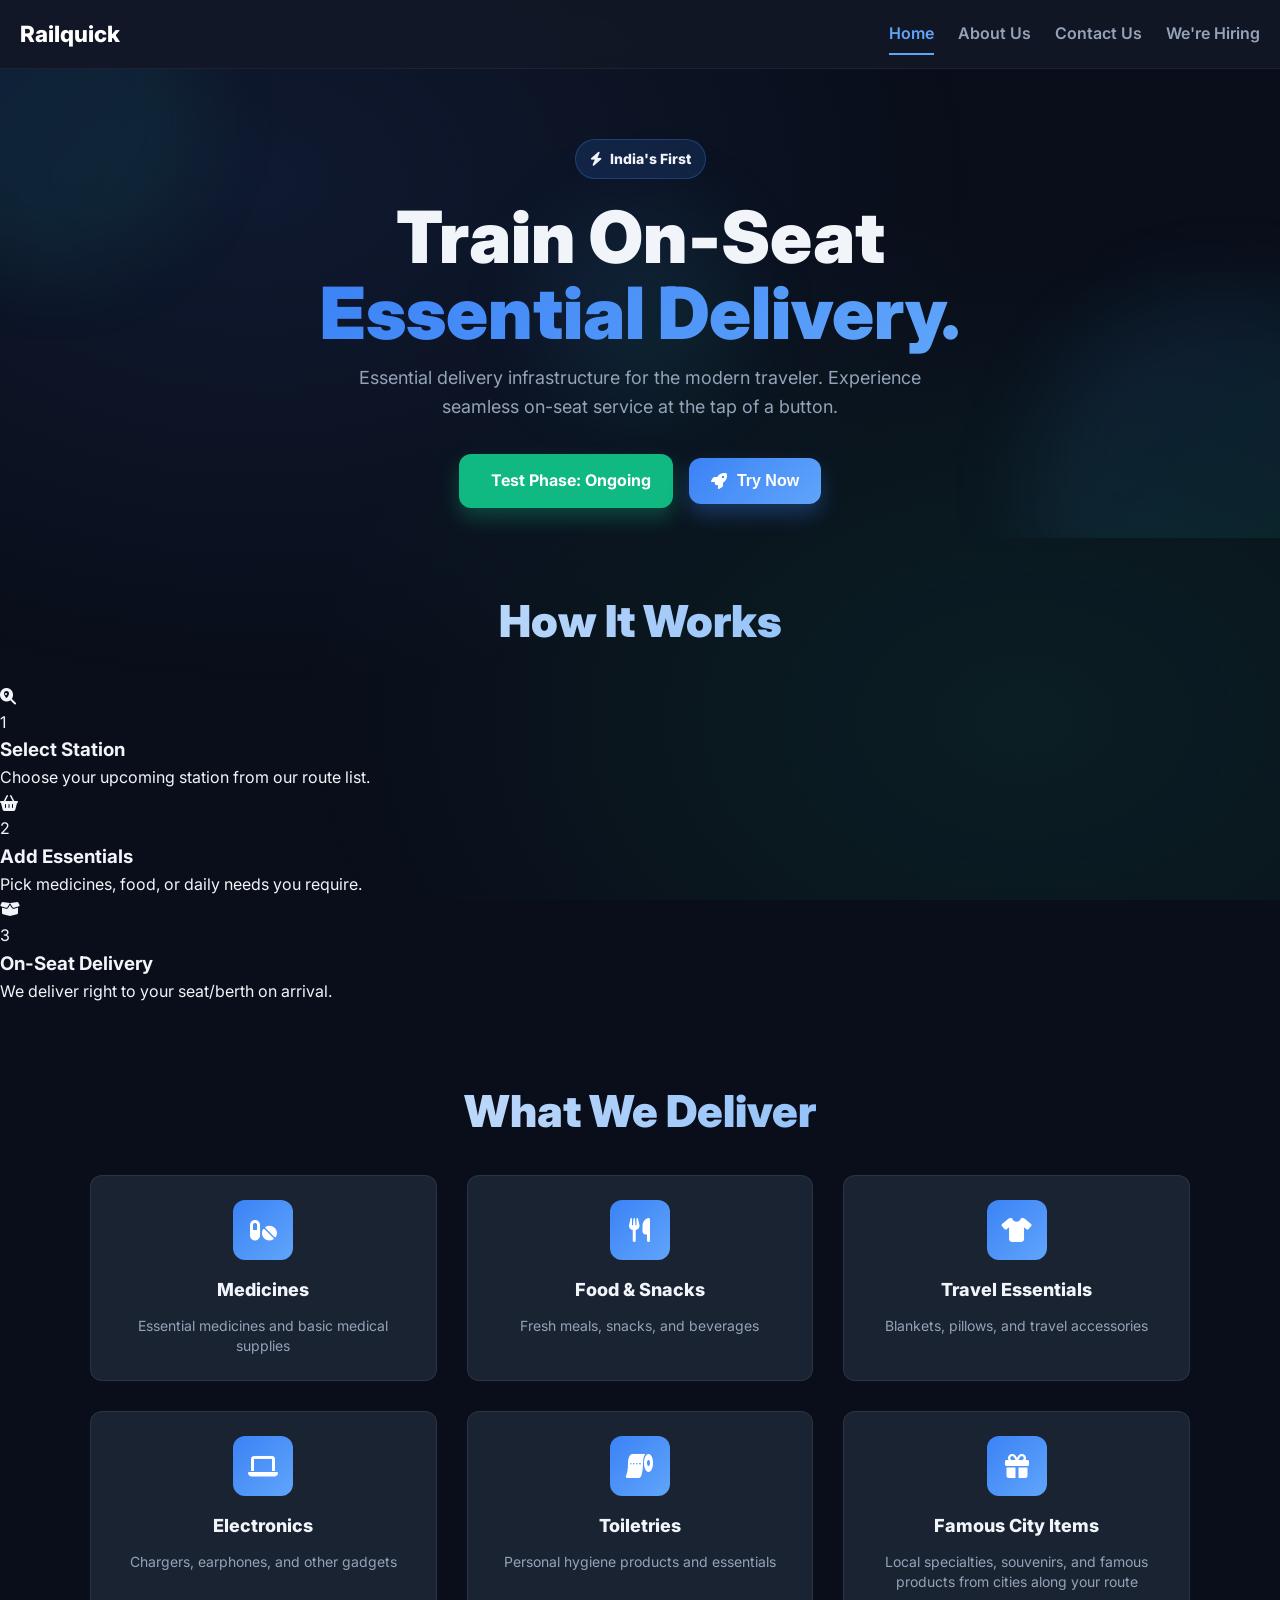
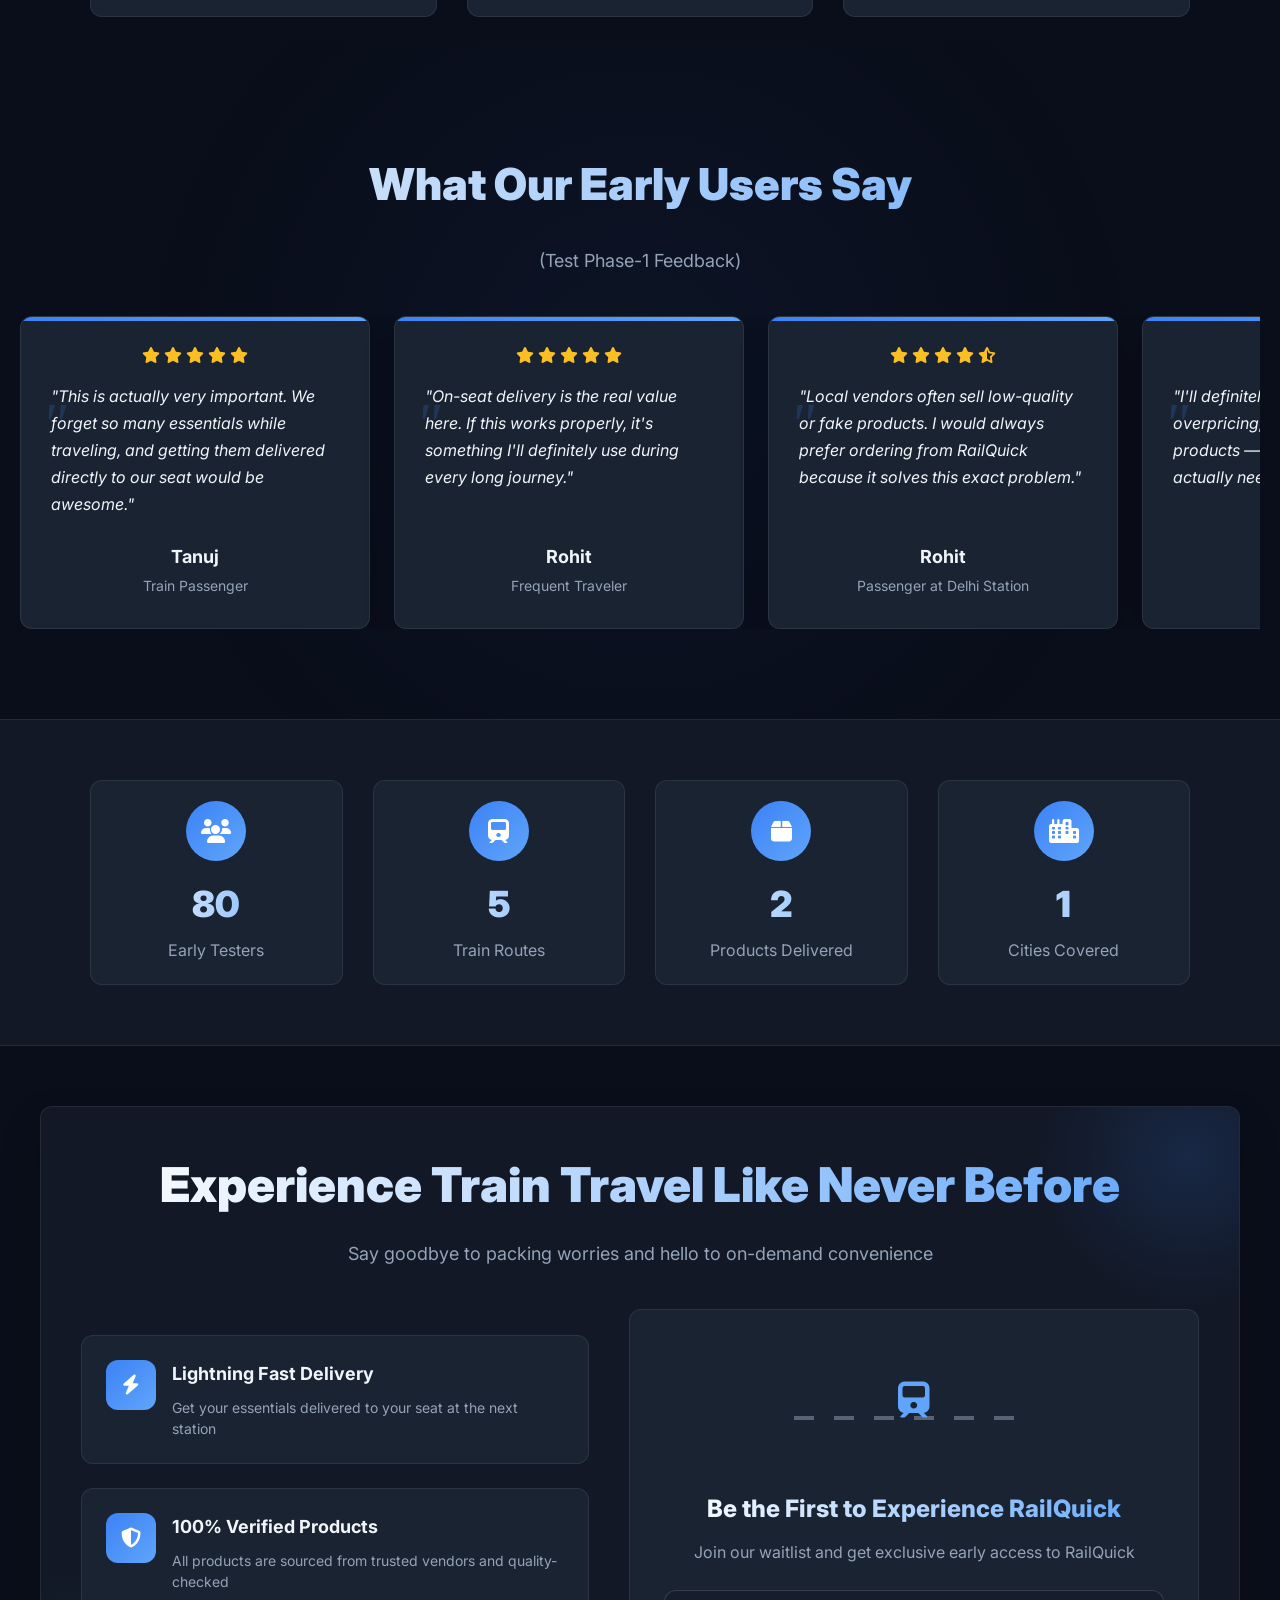
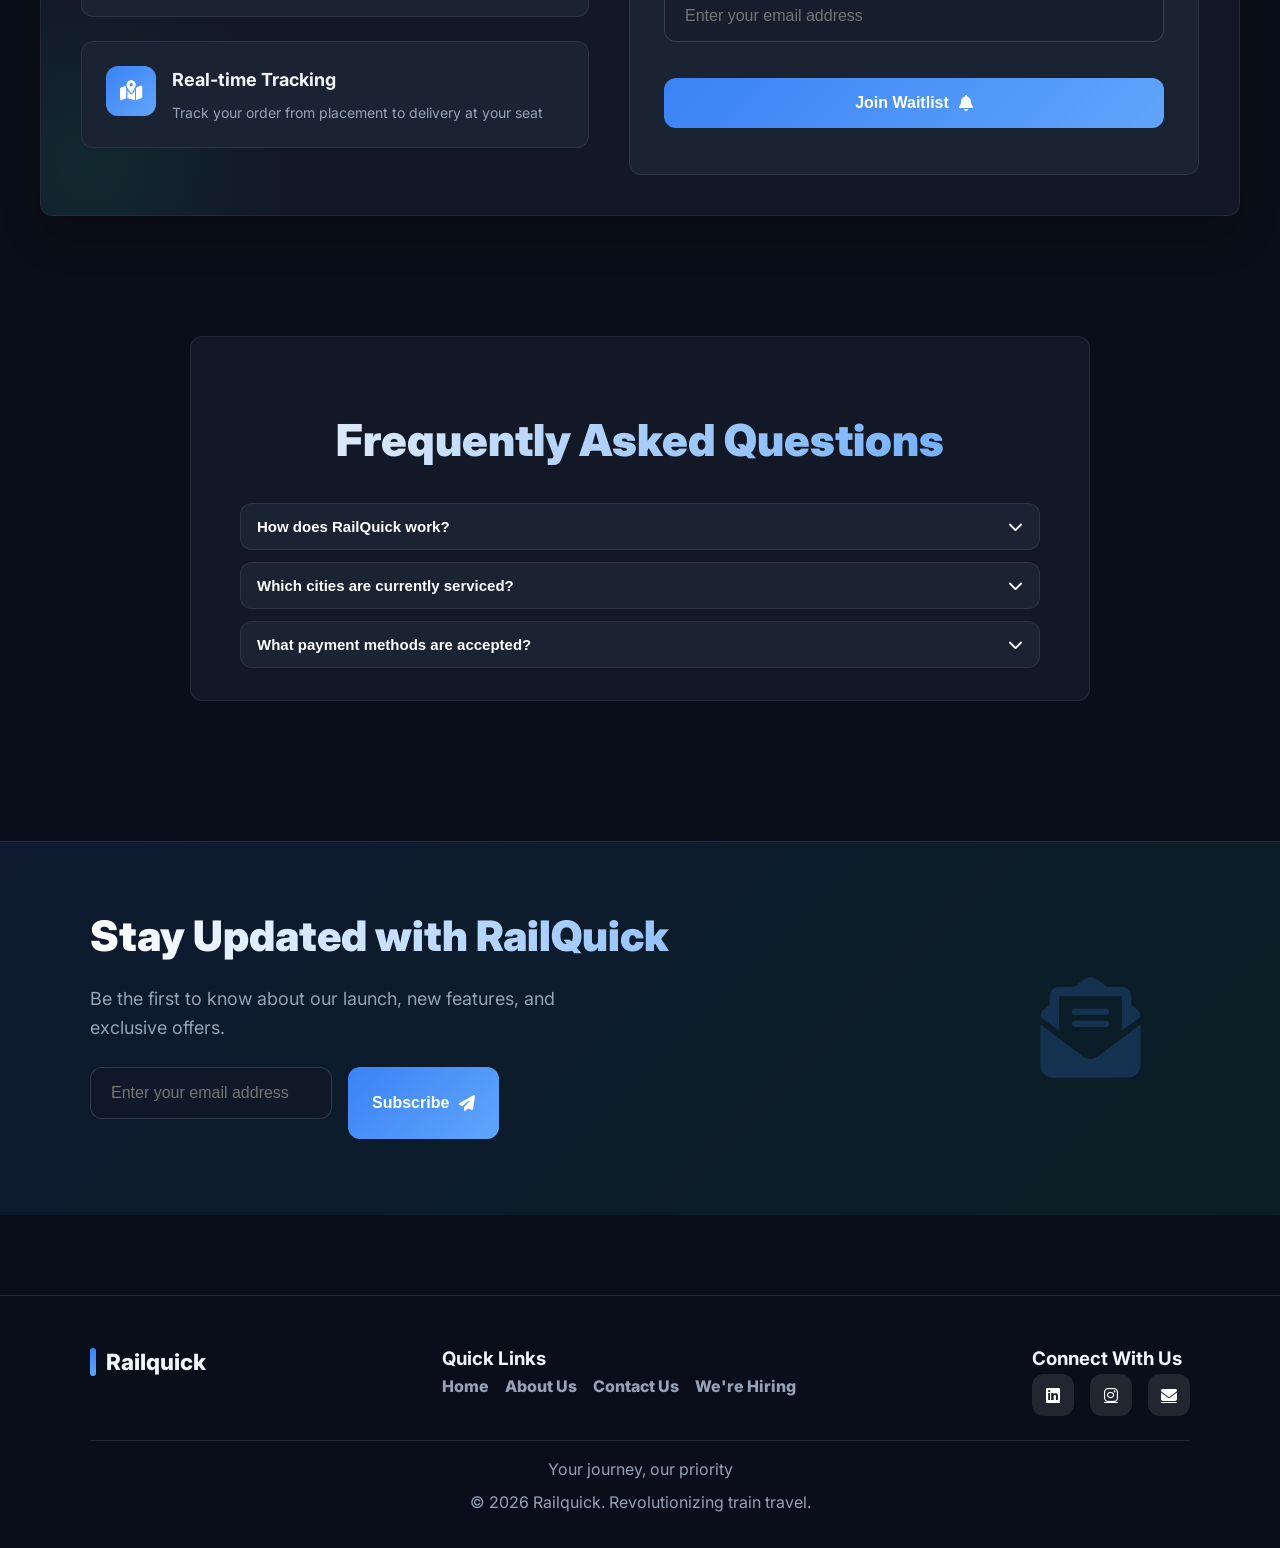
==== commit d5c8606e: "Update print statement from 'Hello' to 'Goodbye'" ====
--- a/index.html
+++ b/index.html
@@ -1,28 +1,30 @@
 <!DOCTYPE html>
 <html lang="en">
+
 <head>
     <meta charset="UTF-8">
     <meta name="viewport" content="width=device-width, initial-scale=1.0">
-    <title>railquick - India's First Train On-Seat Essential Delivery</title>
-    
+    <title>Railquick - India's First Train On-Seat Essential Delivery</title>
+
     <link rel="icon" type="image/x-icon" href="Blue and Black Minimalist Brand Logo.ico">
     <link rel="stylesheet" href="styles.css">
     <link rel="preconnect" href="https://fonts.googleapis.com">
     <link rel="preconnect" href="https://fonts.gstatic.com" crossorigin>
-    <link href="https://fonts.googleapis.com/css2?family=Inter:wght@300;400;500;600;700;800;900&display=swap" rel="stylesheet">
+    <link href="https://fonts.googleapis.com/css2?family=Inter:wght@300;400;500;600;700;800;900&display=swap"
+        rel="stylesheet">
     <link rel="stylesheet" href="https://cdnjs.cloudflare.com/ajax/libs/font-awesome/6.4.0/css/all.min.css">
 </head>
+
 <body>
     <!-- Background Effect -->
     <div class="bg-effect"></div>
-    
+
     <!-- Header -->
     <header class="header">
         <a href="#" id="logoLink" class="logo-container">
-            <div class="brand-element"></div>
-            <span class="logo-text">railquick</span>
+            <span class="logo-text">Railquick</span>
         </a>
-        
+
         <!-- Desktop Navigation -->
         <nav class="nav-menu">
             <a href="#" id="homeLink" class="nav-link active">Home</a>
@@ -30,7 +32,7 @@
             <a href="#" id="contactLink" class="nav-link">Contact Us</a>
             <a href="#" id="hiringLink" class="nav-link">We're Hiring</a>
         </nav>
-        
+
         <!-- Mobile Menu Button -->
         <button class="mobile-menu-btn" id="mobileMenuBtn">
             <span class="bar"></span>
@@ -38,7 +40,7 @@
             <span class="bar"></span>
         </button>
     </header>
-    
+
     <!-- Mobile Navigation Overlay -->
     <div class="mobile-nav-overlay" id="mobileNavOverlay">
         <div class="mobile-nav">
@@ -57,33 +59,33 @@
             <div class="hero-section">
                 <div class="hero-content">
                     <div class="hero-badge">
-                        <i class="fas fa-star"></i>
+                        <i class="fas fa-bolt"></i>
                         <span>India's First</span>
-                        <i class="fas fa-star"></i>
-                    </div>
-                    
+                    </div>
+
                     <h1 class="hero-title">
                         Train On-Seat
-                        <span class="title-bold">Essential Delivery</span>
+                        <br>
+                        <span class="title-bold">Essential Delivery.</span>
                     </h1>
-                    
+
                     <p class="hero-description">
-                        Travel essentials, medicines, and daily needs delivered 
-                        directly to your train seat.
+                        Essential delivery infrastructure for the modern traveler.
+                        Experience seamless on-seat service at the tap of a button.
                     </p>
-                    
+
                     <div class="hero-actions">
-                        <button class="test-phase-btn" id="testPhaseBtn">
-                            <i class="fas fa-flask"></i>
-                            Test Phase 1 is Live
-                        </button>
+                        <a href="test.html" class="test-phase-btn">
+                            <span class="live-dot"></span>
+                            Test Phase: Ongoing
+                        </a>
                         <button class="try-now-btn" id="tryNowBtn">
                             <i class="fas fa-rocket"></i>
                             Try Now
                         </button>
                     </div>
                 </div>
-                
+
                 <!-- Hero Decoration Elements -->
                 <div class="hero-decoration">
                     <div class="decoration-circle circle-1"></div>
@@ -91,23 +93,42 @@
                     <div class="decoration-circle circle-3"></div>
                 </div>
             </div>
-            
-            <!-- Service Banner -->
-            <div class="service-banner">
-                <div class="banner-content">
-                    <div class="banner-icon">
-                        <i class="fas fa-map-marker-alt"></i>
-                    </div>
-                    <div class="banner-text">
-                        <h3>Testing Soon in Delhi</h3>
-                        <p>Hazrat Nizamuddin, New Delhi, Delhi Junction, and Anand Vihar Terminal</p>
-                    </div>
-                    <div class="banner-badge">
-                        <span>Coming Soon</span>
-                    </div>
-                </div>
-            </div>
-            
+
+            <!-- How It Works Section -->
+            <div class="how-it-works-section">
+                <h2 class="section-title">How It Works</h2>
+                <div class="steps-container">
+                    <div class="step-card">
+                        <div class="step-icon">
+                            <i class="fas fa-search-location"></i>
+                            <div class="step-number">1</div>
+                        </div>
+                        <h3>Select Station</h3>
+                        <p>Choose your upcoming station from our route list.</p>
+                    </div>
+                    <div class="step-connector"></div>
+                    <div class="step-card">
+                        <div class="step-icon">
+                            <i class="fas fa-shopping-basket"></i>
+                            <div class="step-number">2</div>
+                        </div>
+                        <h3>Add Essentials</h3>
+                        <p>Pick medicines, food, or daily needs you require.</p>
+                    </div>
+                    <div class="step-connector"></div>
+                    <div class="step-card">
+                        <div class="step-icon">
+                            <i class="fas fa-box-open"></i>
+                            <div class="step-number">3</div>
+                        </div>
+                        <h3>On-Seat Delivery</h3>
+                        <p>We deliver right to your seat/berth on arrival.</p>
+                    </div>
+                </div>
+            </div>
+
+
+
             <!-- Product Categories -->
             <div class="product-categories">
                 <h2 class="section-title">What We Deliver</h2>
@@ -161,7 +182,7 @@
             <div class="testimonials-section">
                 <h2 class="section-title">What Our Early Users Say</h2>
                 <p class="testimonials-subtitle">(Test Phase-1 Feedback)</p>
-                
+
                 <div class="testimonials-slider">
                     <div class="testimonial-track">
                         <!-- Testimonial 1 -->
@@ -174,7 +195,9 @@
                                     <i class="fas fa-star"></i>
                                     <i class="fas fa-star"></i>
                                 </div>
-                                <p class="testimonial-text">"This is actually very important. We forget so many essentials while traveling, and getting them delivered directly to our seat would be awesome."</p>
+                                <p class="testimonial-text">"This is actually very important. We forget so many
+                                    essentials while traveling, and getting them delivered directly to our seat would be
+                                    awesome."</p>
                                 <div class="testimonial-author">
                                     <h4 class="author-name">Tanuj</h4>
                                     <p class="author-title">Train Passenger</p>
@@ -191,7 +214,8 @@
                                     <i class="fas fa-star"></i>
                                     <i class="fas fa-star"></i>
                                 </div>
-                                <p class="testimonial-text">"On-seat delivery is the real value here. If this works properly, it's something I'll definitely use during every long journey."</p>
+                                <p class="testimonial-text">"On-seat delivery is the real value here. If this works
+                                    properly, it's something I'll definitely use during every long journey."</p>
                                 <div class="testimonial-author">
                                     <h4 class="author-name">Rohit</h4>
                                     <p class="author-title">Frequent Traveler</p>
@@ -208,7 +232,9 @@
                                     <i class="fas fa-star"></i>
                                     <i class="fas fa-star-half-alt"></i>
                                 </div>
-                                <p class="testimonial-text">"Local vendors often sell low-quality or fake products. I would always prefer ordering from RailQuick because it solves this exact problem."</p>
+                                <p class="testimonial-text">"Local vendors often sell low-quality or fake products. I
+                                    would always prefer ordering from RailQuick because it solves this exact problem."
+                                </p>
                                 <div class="testimonial-author">
                                     <h4 class="author-name">Rohit</h4>
                                     <p class="author-title">Passenger at Delhi Station</p>
@@ -225,7 +251,8 @@
                                     <i class="fas fa-star"></i>
                                     <i class="fas fa-star"></i>
                                 </div>
-                                <p class="testimonial-text">"I'll definitely use this service. No overpricing, no different or fake products — that's what travelers actually need."</p>
+                                <p class="testimonial-text">"I'll definitely use this service. No overpricing, no
+                                    different or fake products — that's what travelers actually need."</p>
                                 <div class="testimonial-author">
                                     <h4 class="author-name">Shreya</h4>
                                     <p class="author-title">Solo Traveler</p>
@@ -242,7 +269,8 @@
                                     <i class="fas fa-star"></i>
                                     <i class="fas fa-star-half-alt"></i>
                                 </div>
-                                <p class="testimonial-text">"Finding trusted products during a train journey is always a problem. RailQuick makes it simple, reliable, and stress-free."</p>
+                                <p class="testimonial-text">"Finding trusted products during a train journey is always a
+                                    problem. RailQuick makes it simple, reliable, and stress-free."</p>
                                 <div class="testimonial-author">
                                     <h4 class="author-name">Varun</h4>
                                     <p class="author-title">Regular Commuter</p>
@@ -259,7 +287,8 @@
                                     <i class="fas fa-star"></i>
                                     <i class="fas fa-star"></i>
                                 </div>
-                                <p class="testimonial-text">"Knowing that the products are verified gives confidence. I don't mind ordering if I know I'm getting genuine items."</p>
+                                <p class="testimonial-text">"Knowing that the products are verified gives confidence. I
+                                    don't mind ordering if I know I'm getting genuine items."</p>
                                 <div class="testimonial-author">
                                     <h4 class="author-name">Gaurav</h4>
                                     <p class="author-title">Business Traveler</p>
@@ -276,7 +305,8 @@
                                     <i class="fas fa-star"></i>
                                     <i class="fas fa-star-half-alt"></i>
                                 </div>
-                                <p class="testimonial-text">"This feels like a service Indian Railways passengers have needed for a long time."</p>
+                                <p class="testimonial-text">"This feels like a service Indian Railways passengers have
+                                    needed for a long time."</p>
                                 <div class="testimonial-author">
                                     <h4 class="author-name">Ayush</h4>
                                     <p class="author-title">Student Traveler</p>
@@ -294,7 +324,9 @@
                                     <i class="fas fa-star"></i>
                                     <i class="fas fa-star"></i>
                                 </div>
-                                <p class="testimonial-text">"This is actually very important. We forget so many essentials while traveling, and getting them delivered directly to our seat would be awesome."</p>
+                                <p class="testimonial-text">"This is actually very important. We forget so many
+                                    essentials while traveling, and getting them delivered directly to our seat would be
+                                    awesome."</p>
                                 <div class="testimonial-author">
                                     <h4 class="author-name">Tanuj</h4>
                                     <p class="author-title">Train Passenger</p>
@@ -311,7 +343,8 @@
                                     <i class="fas fa-star"></i>
                                     <i class="fas fa-star"></i>
                                 </div>
-                                <p class="testimonial-text">"On-seat delivery is the real value here. If this works properly, it's something I'll definitely use during every long journey."</p>
+                                <p class="testimonial-text">"On-seat delivery is the real value here. If this works
+                                    properly, it's something I'll definitely use during every long journey."</p>
                                 <div class="testimonial-author">
                                     <h4 class="author-name">Rohit</h4>
                                     <p class="author-title">Frequent Traveler</p>
@@ -328,7 +361,9 @@
                                     <i class="fas fa-star"></i>
                                     <i class="fas fa-star-half-alt"></i>
                                 </div>
-                                <p class="testimonial-text">"Local vendors often sell low-quality or fake products. I would always prefer ordering from RailQuick because it solves this exact problem."</p>
+                                <p class="testimonial-text">"Local vendors often sell low-quality or fake products. I
+                                    would always prefer ordering from RailQuick because it solves this exact problem."
+                                </p>
                                 <div class="testimonial-author">
                                     <h4 class="author-name">Rohit</h4>
                                     <p class="author-title">Passenger at Delhi Station</p>
@@ -345,7 +380,8 @@
                                     <i class="fas fa-star"></i>
                                     <i class="fas fa-star"></i>
                                 </div>
-                                <p class="testimonial-text">"I'll definitely use this service. No overpricing, no different or fake products — that's what travelers actually need."</p>
+                                <p class="testimonial-text">"I'll definitely use this service. No overpricing, no
+                                    different or fake products — that's what travelers actually need."</p>
                                 <div class="testimonial-author">
                                     <h4 class="author-name">Shreya</h4>
                                     <p class="author-title">Solo Traveler</p>
@@ -362,7 +398,8 @@
                                     <i class="fas fa-star"></i>
                                     <i class="fas fa-star-half-alt"></i>
                                 </div>
-                                <p class="testimonial-text">"Finding trusted products during a train journey is always a problem. RailQuick makes it simple, reliable, and stress-free."</p>
+                                <p class="testimonial-text">"Finding trusted products during a train journey is always a
+                                    problem. RailQuick makes it simple, reliable, and stress-free."</p>
                                 <div class="testimonial-author">
                                     <h4 class="author-name">Varun</h4>
                                     <p class="author-title">Regular Commuter</p>
@@ -379,7 +416,8 @@
                                     <i class="fas fa-star"></i>
                                     <i class="fas fa-star"></i>
                                 </div>
-                                <p class="testimonial-text">"Knowing that the products are verified gives confidence. I don't mind ordering if I know I'm getting genuine items."</p>
+                                <p class="testimonial-text">"Knowing that the products are verified gives confidence. I
+                                    don't mind ordering if I know I'm getting genuine items."</p>
                                 <div class="testimonial-author">
                                     <h4 class="author-name">Gaurav</h4>
                                     <p class="author-title">Business Traveler</p>
@@ -396,7 +434,8 @@
                                     <i class="fas fa-star"></i>
                                     <i class="fas fa-star-half-alt"></i>
                                 </div>
-                                <p class="testimonial-text">"This feels like a service Indian Railways passengers have needed for a long time."</p>
+                                <p class="testimonial-text">"This feels like a service Indian Railways passengers have
+                                    needed for a long time."</p>
                                 <div class="testimonial-author">
                                     <h4 class="author-name">Ayush</h4>
                                     <p class="author-title">Student Traveler</p>
@@ -406,7 +445,7 @@
                     </div>
                 </div>
             </div>
-            
+
             <!-- Statistics Section -->
             <div class="stats-section">
                 <div class="stats-container">
@@ -440,15 +479,16 @@
                     </div>
                 </div>
             </div>
-            
+
             <!-- Experience Section -->
             <div class="experience-section">
                 <div class="experience-container">
                     <div class="experience-header">
                         <h2 class="experience-title">Experience Train Travel Like Never Before</h2>
-                        <p class="experience-subtitle">Say goodbye to packing worries and hello to on-demand convenience</p>
-                    </div>
-                    
+                        <p class="experience-subtitle">Say goodbye to packing worries and hello to on-demand convenience
+                        </p>
+                    </div>
+
                     <div class="experience-content">
                         <div class="experience-features">
                             <div class="experience-feature">
@@ -460,7 +500,7 @@
                                     <p>Get your essentials delivered to your seat at the next station</p>
                                 </div>
                             </div>
-                            
+
                             <div class="experience-feature">
                                 <div class="feature-icon">
                                     <i class="fas fa-shield-alt"></i>
@@ -470,7 +510,7 @@
                                     <p>All products are sourced from trusted vendors and quality-checked</p>
                                 </div>
                             </div>
-                            
+
                             <div class="experience-feature">
                                 <div class="feature-icon">
                                     <i class="fas fa-map-marked-alt"></i>
@@ -481,7 +521,7 @@
                                 </div>
                             </div>
                         </div>
-                        
+
                         <div class="experience-cta">
                             <div class="experience-illustration">
                                 <div class="train-animation">
@@ -489,28 +529,30 @@
                                     <div class="track"></div>
                                 </div>
                             </div>
-                            
+
                             <div class="experience-form-container">
                                 <h3>Be the First to Experience RailQuick</h3>
                                 <p>Join our waitlist and get exclusive early access to RailQuick</p>
-                                
+
                                 <form id="experienceNotifyForm" class="experience-form">
                                     <div class="form-group">
-                                        <input type="email" id="experienceEmailInput" placeholder="Enter your email address" class="experience-email-input" required>
+                                        <input type="email" id="experienceEmailInput"
+                                            placeholder="Enter your email address" class="experience-email-input"
+                                            required>
                                     </div>
                                     <button type="submit" class="experience-notify-btn" id="experienceNotifyBtn">
                                         <span class="btn-text">Join Waitlist</span>
                                         <i class="fas fa-bell"></i>
                                     </button>
                                 </form>
-                                
+
                                 <div id="experienceEmailMessage" class="experience-message"></div>
                             </div>
                         </div>
                     </div>
                 </div>
             </div>
-            
+
             <!-- FAQ Section -->
             <div class="faq-section">
                 <h2 class="section-title">Frequently Asked Questions</h2>
@@ -521,7 +563,8 @@
                             <i class="fas fa-chevron-down"></i>
                         </button>
                         <div class="faq-answer">
-                            <p>Simply enter your PNR, browse our catalog of essentials, and place your order. We'll deliver it right to your train seat at next station.</p>
+                            <p>Simply enter your PNR, browse our catalog of essentials, and place your order. We'll
+                                deliver it right to your train seat at next station.</p>
                         </div>
                     </div>
                     <div class="faq-item">
@@ -530,7 +573,8 @@
                             <i class="fas fa-chevron-down"></i>
                         </button>
                         <div class="faq-answer">
-                            <p>We are currently testing our services in Delhi at Hazrat Nizamuddin, New Delhi, Delhi Junction, and Anand Vihar Terminal. We'll be expanding to more cities soon!</p>
+                            <p>We are currently testing our services in Delhi at Hazrat Nizamuddin, New Delhi, Delhi
+                                Junction, and Anand Vihar Terminal. We'll be expanding to more cities soon!</p>
                         </div>
                     </div>
                     <div class="faq-item">
@@ -539,7 +583,8 @@
                             <i class="fas fa-chevron-down"></i>
                         </button>
                         <div class="faq-answer">
-                            <p>We accept various payment methods, including credit/debit cards, UPI, and cash on delivery (COD) for your convenience.</p>
+                            <p>We accept various payment methods, including credit/debit cards, UPI, and cash on
+                                delivery (COD) for your convenience.</p>
                         </div>
                     </div>
                 </div>
@@ -550,32 +595,42 @@
         <section id="aboutSection" class="content-section">
             <div class="content-container">
                 <h2 class="section-title">About RailQuick</h2>
-                
+
                 <div class="about-content">
                     <div class="about-intro">
                         <h3>RailQuick: Your Train Seat, One Click Away from Essentials</h3>
-                        <p>Train journeys just got smarter—order medicines, snacks, or anything via PNR in minutes. From a real traveler's pain to your hassle-free ride.</p>
-                    </div>
-                    
+                        <p>Train journeys just got smarter—order medicines, snacks, or anything via PNR in minutes. From
+                            a real traveler's pain to your hassle-free ride.</p>
+                    </div>
+
                     <div class="about-story">
                         <h3>Our Story</h3>
-                        <p>Kartik Guleria, founder, was traveling to Shirdi when his mom pointed out the gap: no quick delivery for medicines or essentials on trains, unlike 10-min urban services. Research confirmed no app existed—food apps stopped at trains, ignoring everyday needs. After deep thinking, Kartik shared the vision with friend Harshit Sinha; now they're building RailQuick together, turning that journey frustration into seamless seat-side delivery.</p>
-                    </div>
-                    
+                        <p>Kartik Guleria, founder, was traveling to Shirdi when his mom pointed out the gap: no quick
+                            delivery for medicines or essentials on trains, unlike 10-min urban services. Research
+                            confirmed no app existed—food apps stopped at trains, ignoring everyday needs. After deep
+                            thinking, Kartik shared the vision with friend Harshit Sinha; now they're building RailQuick
+                            together, turning that journey frustration into seamless seat-side delivery.</p>
+                    </div>
+
                     <div class="about-mission">
                         <h3>Mission & Values</h3>
-                        <p><strong>Mission:</strong> Empower travelers to enjoy journeys fully—hassle-free, with one-click delivery of anything to their seat, anytime. RailQuick innovates rail logistics by blending quick commerce with train tracking for ultra-fast, precise drops.</p>
-                        
+                        <p><strong>Mission:</strong> Empower travelers to enjoy journeys fully—hassle-free, with
+                            one-click delivery of anything to their seat, anytime. RailQuick innovates rail logistics by
+                            blending quick commerce with train tracking for ultra-fast, precise drops.</p>
+
                         <div class="core-values">
                             <h4>Core Values:</h4>
                             <ul>
-                                <li><strong>Passenger-First Hustle:</strong> Prioritize speed and reliability over everything.</li>
-                                <li><strong>Innovate Boldly:</strong> Challenge "train food only" norms with full essentials.</li>
-                                <li><strong>Build Together:</strong> From two founders to a growing family, learning through action.</li>
+                                <li><strong>Passenger-First Hustle:</strong> Prioritize speed and reliability over
+                                    everything.</li>
+                                <li><strong>Innovate Boldly:</strong> Challenge "train food only" norms with full
+                                    essentials.</li>
+                                <li><strong>Build Together:</strong> From two founders to a growing family, learning
+                                    through action.</li>
                             </ul>
                         </div>
                     </div>
-                    
+
                     <div class="about-team">
                         <h3>Meet the Team</h3>
                         <div class="team-grid">
@@ -583,7 +638,8 @@
                                 <div class="member-image">
                                     <img src="1762616922445.jpeg" alt="Kartik Guleria" />
                                     <div class="member-social">
-                                        <a href="https://www.linkedin.com/in/kartikguleria1/" target="_blank" class="social-link">
+                                        <a href="https://www.linkedin.com/in/kartikguleria1/" target="_blank"
+                                            class="social-link">
                                             <i class="fab fa-linkedin"></i>
                                         </a>
                                         <a href="mailto:kartikguleria12@gmail.com" class="social-link">
@@ -598,15 +654,19 @@
                                         <span class="badge">Product Vision</span>
                                         <span class="badge">Strategy</span>
                                     </div>
-                                    <p class="member-description">Kartik enjoys building new things and turning ideas into useful products. He has worked on projects like RoverRental and BlackZspace, and now contributes to RailQuick with the same curiosity and focus on making the user experience better.</p>
-                                </div>
-                            </div>
-                            
+                                    <p class="member-description">Kartik enjoys building new things and turning ideas
+                                        into useful products. He has worked on projects like RoverRental and
+                                        BlackZspace, and now contributes to RailQuick with the same curiosity and focus
+                                        on making the user experience better.</p>
+                                </div>
+                            </div>
+
                             <div class="team-member-card">
                                 <div class="member-image">
                                     <img src="1754411802709.jpeg" alt="Harshit Sinha" />
                                     <div class="member-social">
-                                        <a href="https://www.linkedin.com/in/harshit-sinha-3833172a1/" target="_blank" class="social-link">
+                                        <a href="https://www.linkedin.com/in/harshit-sinha-3833172a1/" target="_blank"
+                                            class="social-link">
                                             <i class="fab fa-linkedin"></i>
                                         </a>
                                         <a href="mailto:sinhah166@gmail.com" class="social-link">
@@ -621,15 +681,19 @@
                                         <span class="badge">Operations</span>
                                         <span class="badge">Logistics</span>
                                     </div>
-                                    <p class="member-description">Harshit likes managing how things work and making sure everything runs smoothly. At RailQuick, he helps organize tasks and supports the team so that features and operations stay on track. He believes small improvements can make a big difference in the overall experience.</p>
-                                </div>
-                            </div>
-                            
+                                    <p class="member-description">Harshit likes managing how things work and making sure
+                                        everything runs smoothly. At RailQuick, he helps organize tasks and supports the
+                                        team so that features and operations stay on track. He believes small
+                                        improvements can make a big difference in the overall experience.</p>
+                                </div>
+                            </div>
+
                             <div class="team-member-card">
                                 <div class="member-image">
                                     <img src="WhatsApp Image 2025-12-17 at 04.16.03.jpeg" alt="Avni Porwal" />
                                     <div class="member-social">
-                                        <a href="https://www.linkedin.com/in/avniporwal/" target="_blank" class="social-link">
+                                        <a href="https://www.linkedin.com/in/avniporwal/" target="_blank"
+                                            class="social-link">
                                             <i class="fab fa-linkedin"></i>
                                         </a>
                                         <a href="mailto:avni@railquick.com" class="social-link">
@@ -644,15 +708,19 @@
                                         <span class="badge">UI/UX</span>
                                         <span class="badge">Branding</span>
                                     </div>
-                                    <p class="member-description">Avni brings creativity and user-centric design thinking to RailQuick. With a keen eye for detail and a passion for intuitive interfaces, she ensures that every interaction with RailQuick is seamless and delightful for travelers.</p>
-                                </div>
-                            </div>
-                            
+                                    <p class="member-description">Avni brings creativity and user-centric design
+                                        thinking to RailQuick. With a keen eye for detail and a passion for intuitive
+                                        interfaces, she ensures that every interaction with RailQuick is seamless and
+                                        delightful for travelers.</p>
+                                </div>
+                            </div>
+
                             <div class="team-member-card">
                                 <div class="member-image">
                                     <img src="WhatsApp Image 2025-12-17 at 04.16.03 (1).jpeg" alt="Anushka" />
                                     <div class="member-social">
-                                        <a href="https://www.linkedin.com/in/anushka-railquick/" target="_blank" class="social-link">
+                                        <a href="https://www.linkedin.com/in/anushka-railquick/" target="_blank"
+                                            class="social-link">
                                             <i class="fab fa-linkedin"></i>
                                         </a>
                                         <a href="mailto:anushka@railquick.com" class="social-link">
@@ -667,14 +735,17 @@
                                         <span class="badge">Content</span>
                                         <span class="badge">Social Media</span>
                                     </div>
-                                    <p class="member-description">Anushka crafts compelling stories and engaging content that connects RailQuick with its community. Her creative approach to social media helps travelers discover the convenience of on-seat delivery services.</p>
-                                </div>
-                            </div>
-                        </div>
-                    </div>
-                    
+                                    <p class="member-description">Anushka crafts compelling stories and engaging content
+                                        that connects RailQuick with its community. Her creative approach to social
+                                        media helps travelers discover the convenience of on-seat delivery services.</p>
+                                </div>
+                            </div>
+                        </div>
+                    </div>
+
                     <div class="about-hiring">
-                        <p>We're in early phase—hiring hungry builders! Join our family to hustle, fail fast, and launch big.</p>
+                        <p>We're in early phase—hiring hungry builders! Join our family to hustle, fail fast, and launch
+                            big.</p>
                         <a href="#" id="aboutHiringLink" class="apply-now-btn">Apply Now</a>
                     </div>
                 </div>
@@ -685,7 +756,7 @@
         <section id="contactSection" class="content-section">
             <div class="content-container">
                 <h2 class="section-title">Contact Us</h2>
-                
+
                 <!-- Contact Us Form -->
                 <div class="contact-form">
                     <h3 class="contact-form-title">Get in Touch</h3>
@@ -694,23 +765,24 @@
                             <label for="contactName" class="form-label">Name *</label>
                             <input type="text" id="contactName" name="name" class="form-input" required>
                         </div>
-                        
+
                         <div class="form-group">
                             <label for="contactEmail" class="form-label">Email ID *</label>
                             <input type="email" id="contactEmail" name="email" class="form-input" required>
                         </div>
-                        
+
                         <div class="form-group">
                             <label for="contactInquiry" class="form-label">Your Inquiry *</label>
-                            <textarea id="contactInquiry" name="inquiry" class="form-textarea" rows="5" required></textarea>
-                        </div>
-                        
+                            <textarea id="contactInquiry" name="inquiry" class="form-textarea" rows="5"
+                                required></textarea>
+                        </div>
+
                         <button type="submit" class="submit-application-btn">
                             <span class="btn-text">Send Message</span>
                             <i class="fas fa-spinner fa-spin btn-loader" style="display: none;"></i>
                         </button>
                     </form>
-                    
+
                     <div id="contactMessage"></div>
                 </div>
 
@@ -722,22 +794,27 @@
                             <div class="member-image">
                                 <img src="1762616922445.jpeg" alt="Kartik Guleria" />
                             </div>
-                            
+
                             <div class="member-details">
                                 <h3 class="member-name">Kartik Guleria</h3>
                                 <p class="member-title">Founder & CEO</p>
-                                
+
                                 <div class="member-contact">
                                     <div class="contact-info">
                                         <div class="contact-item">
-                                            <svg class="contact-icon" fill="none" stroke="currentColor" viewBox="0 0 24 24">
-                                                <path stroke-linecap="round" stroke-linejoin="round" stroke-width="2" d="M3 8l7.89 5.26a2 2 0 002.22 0L21 8M5 19h14a2 2 0 002-2V7a2 2 0 00-2-2H5a2 2 0 00-2 2v10a2 2 0 002 2z"></path>
+                                            <svg class="contact-icon" fill="none" stroke="currentColor"
+                                                viewBox="0 0 24 24">
+                                                <path stroke-linecap="round" stroke-linejoin="round" stroke-width="2"
+                                                    d="M3 8l7.89 5.26a2 2 0 002.22 0L21 8M5 19h14a2 2 0 002-2V7a2 2 0 00-2-2H5a2 2 0 00-2 2v10a2 2 0 002 2z">
+                                                </path>
                                             </svg>
-                                            <a href="mailto:kartikguleria12@gmail.com" class="contact-link">kartikguleria12@gmail.com</a>
+                                            <a href="mailto:kartikguleria12@gmail.com"
+                                                class="contact-link">kartikguleria12@gmail.com</a>
                                         </div>
                                         <div class="contact-item">
                                             <i class="fab fa-linkedin contact-icon"></i>
-                                            <a href="https://www.linkedin.com/in/kartikguleria1/" target="_blank" class="contact-link">LinkedIn Profile</a>
+                                            <a href="https://www.linkedin.com/in/kartikguleria1/" target="_blank"
+                                                class="contact-link">LinkedIn Profile</a>
                                         </div>
                                     </div>
                                 </div>
@@ -748,22 +825,27 @@
                             <div class="member-image">
                                 <img src="1754411802709.jpeg" alt="Harshit Sinha" />
                             </div>
-                            
+
                             <div class="member-details">
                                 <h3 class="member-name">Harshit Sinha</h3>
                                 <p class="member-title">Founder & Operation Head</p>
-                                
+
                                 <div class="member-contact">
                                     <div class="contact-info">
                                         <div class="contact-item">
-                                            <svg class="contact-icon" fill="none" stroke="currentColor" viewBox="0 0 24 24">
-                                                <path stroke-linecap="round" stroke-linejoin="round" stroke-width="2" d="M3 8l7.89 5.26a2 2 0 002.22 0L21 8M5 19h14a2 2 0 002-2V7a2 2 0 00-2-2H5a2 2 0 00-2 2v10a2 2 0 002 2z"></path>
+                                            <svg class="contact-icon" fill="none" stroke="currentColor"
+                                                viewBox="0 0 24 24">
+                                                <path stroke-linecap="round" stroke-linejoin="round" stroke-width="2"
+                                                    d="M3 8l7.89 5.26a2 2 0 002.22 0L21 8M5 19h14a2 2 0 002-2V7a2 2 0 00-2-2H5a2 2 0 00-2 2v10a2 2 0 002 2z">
+                                                </path>
                                             </svg>
-                                            <a href="mailto:sinhah166@gmail.com" class="contact-link">sinhah166@gmail.com</a>
+                                            <a href="mailto:sinhah166@gmail.com"
+                                                class="contact-link">sinhah166@gmail.com</a>
                                         </div>
                                         <div class="contact-item">
                                             <i class="fab fa-linkedin contact-icon"></i>
-                                            <a href="https://www.linkedin.com/in/harshit-sinha-3833172a1/" target="_blank" class="contact-link">LinkedIn Profile</a>
+                                            <a href="https://www.linkedin.com/in/harshit-sinha-3833172a1/"
+                                                target="_blank" class="contact-link">LinkedIn Profile</a>
                                         </div>
                                     </div>
                                 </div>
@@ -779,52 +861,57 @@
             <div class="hiring-section">
                 <div class="hiring-container">
                     <h2 class="section-title">Join Our Team</h2>
-                    
+
                     <div class="hiring-message">
                         <p>Hey,</p>
-                        <p>We're not some big company — we're building one, from the ground up. RailQuick started because of a problem every traveler has faced, and we decided to fix it. No fancy talk — just pure hustle, ideas, and long nights turning dreams into reality.</p>
-                        <p>We've given our time, skills, and everything we've got to make this happen. Now, we need a crew — hungry minds who want to build, learn, fail fast, and grow faster.</p>
-                        <p>If you're someone who believes in action over talk, who's ready to give real time and energy — welcome. We're not hiring employees. We're building a family.</p>
+                        <p>We're not some big company — we're building one, from the ground up. RailQuick started
+                            because of a problem every traveler has faced, and we decided to fix it. No fancy talk —
+                            just pure hustle, ideas, and long nights turning dreams into reality.</p>
+                        <p>We've given our time, skills, and everything we've got to make this happen. Now, we need a
+                            crew — hungry minds who want to build, learn, fail fast, and grow faster.</p>
+                        <p>If you're someone who believes in action over talk, who's ready to give real time and energy
+                            — welcome. We're not hiring employees. We're building a family.</p>
                         <p>Let's go make something crazy together.</p>
                     </div>
-                    
+
                     <form id="hiringForm" class="hiring-form">
                         <div class="form-group">
                             <label for="applicantName" class="form-label">Name *</label>
                             <input type="text" id="applicantName" name="name" class="form-input" required>
                         </div>
-                        
+
                         <div class="form-group">
                             <label for="applicantEmail" class="form-label">Email ID *</label>
                             <input type="email" id="applicantEmail" name="email" class="form-input" required>
                         </div>
-                        
+
                         <div class="form-group">
                             <label for="applicantPhone" class="form-label">Contact Number</label>
                             <input type="tel" id="applicantPhone" name="phone" class="form-input">
                         </div>
-                        
+
                         <div class="form-group">
                             <label for="applicantReason" class="form-label">Why do you want to join us? *</label>
-                            <textarea id="applicantReason" name="reason" class="form-textarea" rows="4" required></textarea>
-                        </div>
-                        
+                            <textarea id="applicantReason" name="reason" class="form-textarea" rows="4"
+                                required></textarea>
+                        </div>
+
                         <div class="form-group">
                             <label for="applicantLinkedIn" class="form-label">LinkedIn Profile *</label>
                             <input type="url" id="applicantLinkedIn" name="linkedin" class="form-input" required>
                         </div>
-                        
+
                         <div class="form-group">
                             <label for="applicantJourney" class="form-label">Previous Work/Journey</label>
                             <textarea id="applicantJourney" name="journey" class="form-textarea" rows="4"></textarea>
                         </div>
-                        
+
                         <button type="submit" class="submit-application-btn">
                             <span class="btn-text">Submit Application</span>
                             <i class="fas fa-spinner fa-spin btn-loader" style="display: none;"></i>
                         </button>
                     </form>
-                    
+
                     <div id="hiringMessage"></div>
                 </div>
             </div>
@@ -836,10 +923,12 @@
         <div class="newsletter-container">
             <div class="newsletter-content">
                 <h2 class="newsletter-title">Stay Updated with RailQuick</h2>
-                <p class="newsletter-description">Be the first to know about our launch, new features, and exclusive offers.</p>
+                <p class="newsletter-description">Be the first to know about our launch, new features, and exclusive
+                    offers.</p>
                 <form id="newsletterForm" class="newsletter-form">
                     <div class="form-group">
-                        <input type="email" id="newsletterEmail" placeholder="Enter your email address" class="newsletter-input" required>
+                        <input type="email" id="newsletterEmail" placeholder="Enter your email address"
+                            class="newsletter-input" required>
                     </div>
                     <button type="submit" class="newsletter-btn">
                         <span class="btn-text">Subscribe</span>
@@ -860,9 +949,9 @@
             <div class="footer-top">
                 <div class="footer-logo">
                     <div class="brand-element"></div>
-                    <span class="logo-text">railquick</span>
-                </div>
-                
+                    <span class="logo-text">Railquick</span>
+                </div>
+
                 <div class="footer-links-section">
                     <h3 class="footer-links-title">Quick Links</h3>
                     <div class="footer-links">
@@ -872,7 +961,7 @@
                         <a href="#" id="footerHiringLink" class="footer-link">We're Hiring</a>
                     </div>
                 </div>
-                
+
                 <div class="footer-social-section">
                     <h3 class="social-links-title">Connect With Us</h3>
                     <div class="footer-social">
@@ -888,7 +977,7 @@
                     </div>
                 </div>
             </div>
-            
+
             <div class="footer-bottom">
                 <p class="footer-tagline">Your journey, our priority</p>
                 <p class="footer-copyright">© 2026 Railquick. Revolutionizing train travel.</p>
@@ -910,7 +999,8 @@
             </div>
             <div class="modal-body">
                 <div class="modal-description">
-                    <p>Get ready to experience the future of train travel. Order anything you need, directly to your seat.</p>
+                    <p>Get ready to experience the future of train travel. Order anything you need, directly to your
+                        seat.</p>
                     <p>Be the first to know when we launch!</p>
                     <div class="feature-highlights">
                         <div class="feature-item">
@@ -928,7 +1018,8 @@
                     </div>
                 </div>
                 <div class="email-signup">
-                    <input type="email" id="tryNowEmailInput" placeholder="Enter your email address" class="email-input">
+                    <input type="email" id="tryNowEmailInput" placeholder="Enter your email address"
+                        class="email-input">
                     <button id="tryNowNotifyBtn" class="notify-btn">
                         <span class="btn-text">Notify Me</span>
                         <i class="fas fa-spinner fa-spin btn-loader" style="display: none;"></i>
@@ -944,4 +1035,5 @@
 
     <script src="script.js"></script>
 </body>
+
 </html>
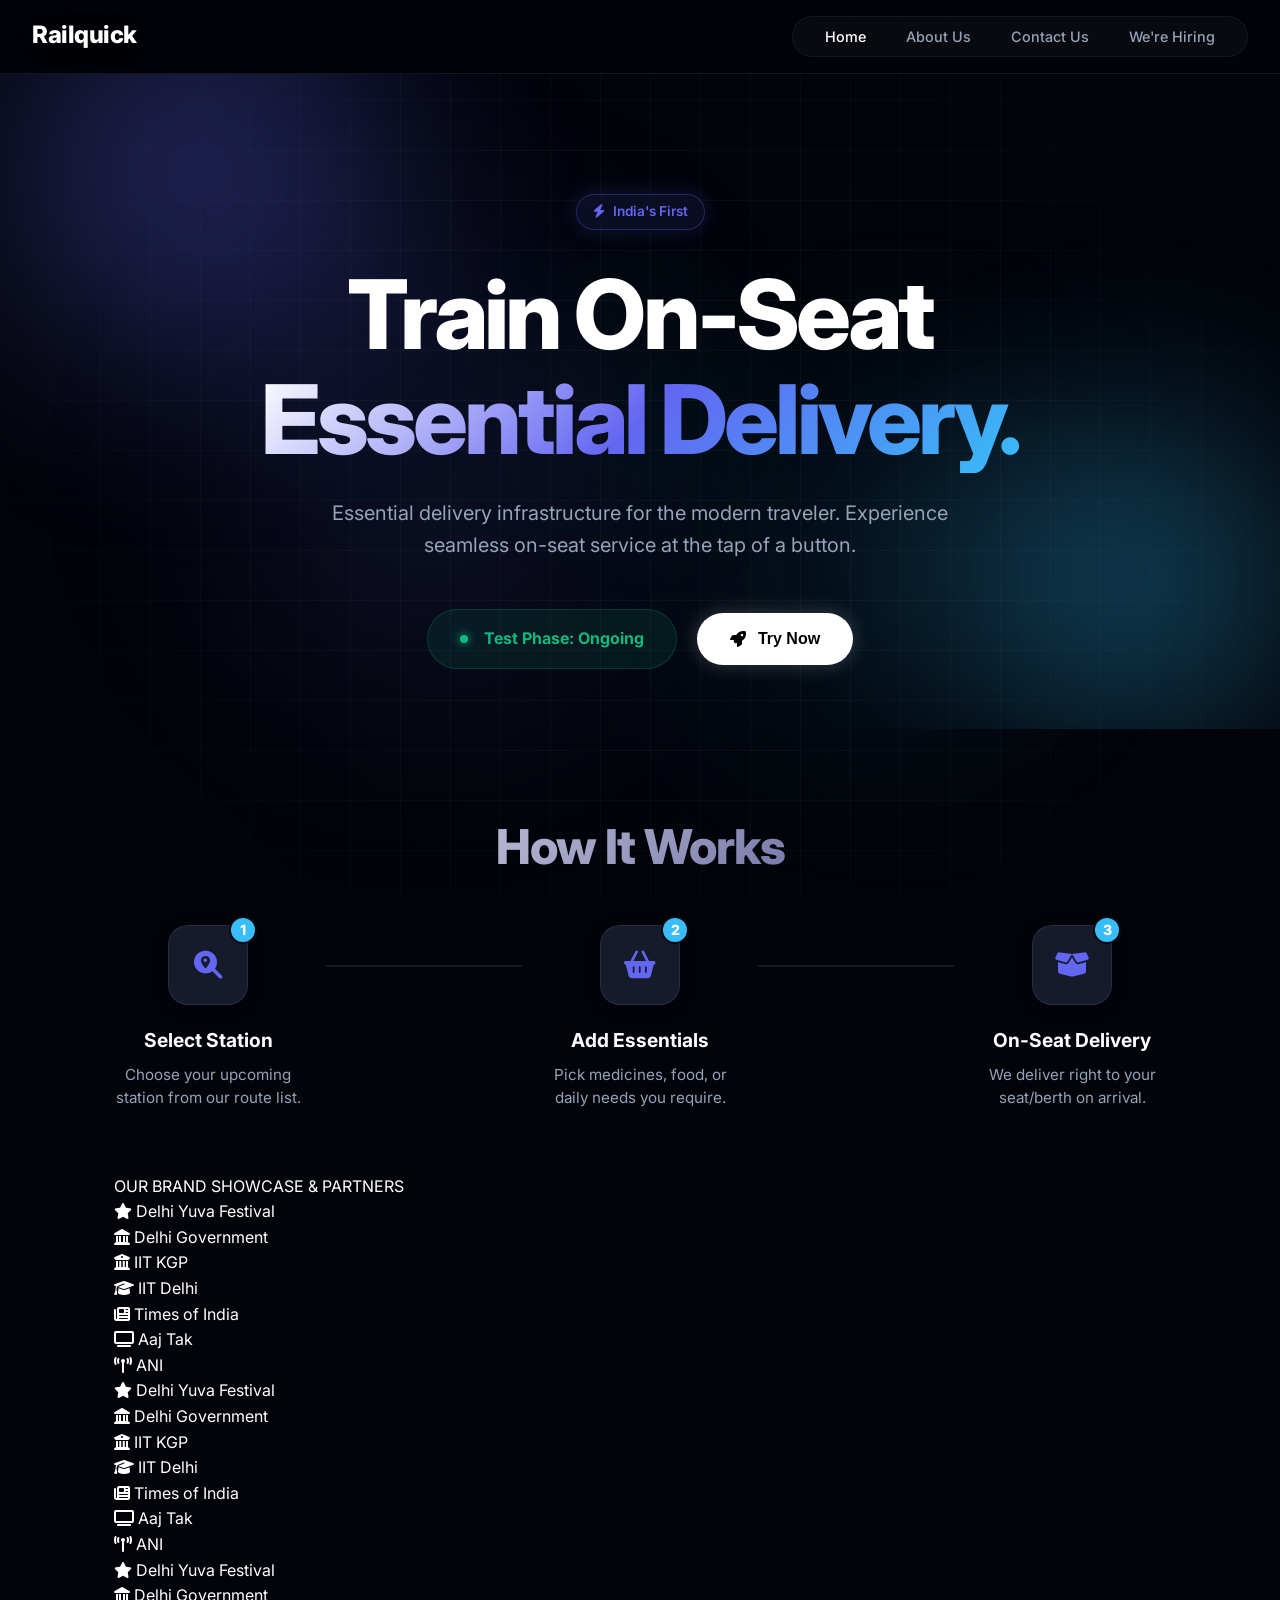
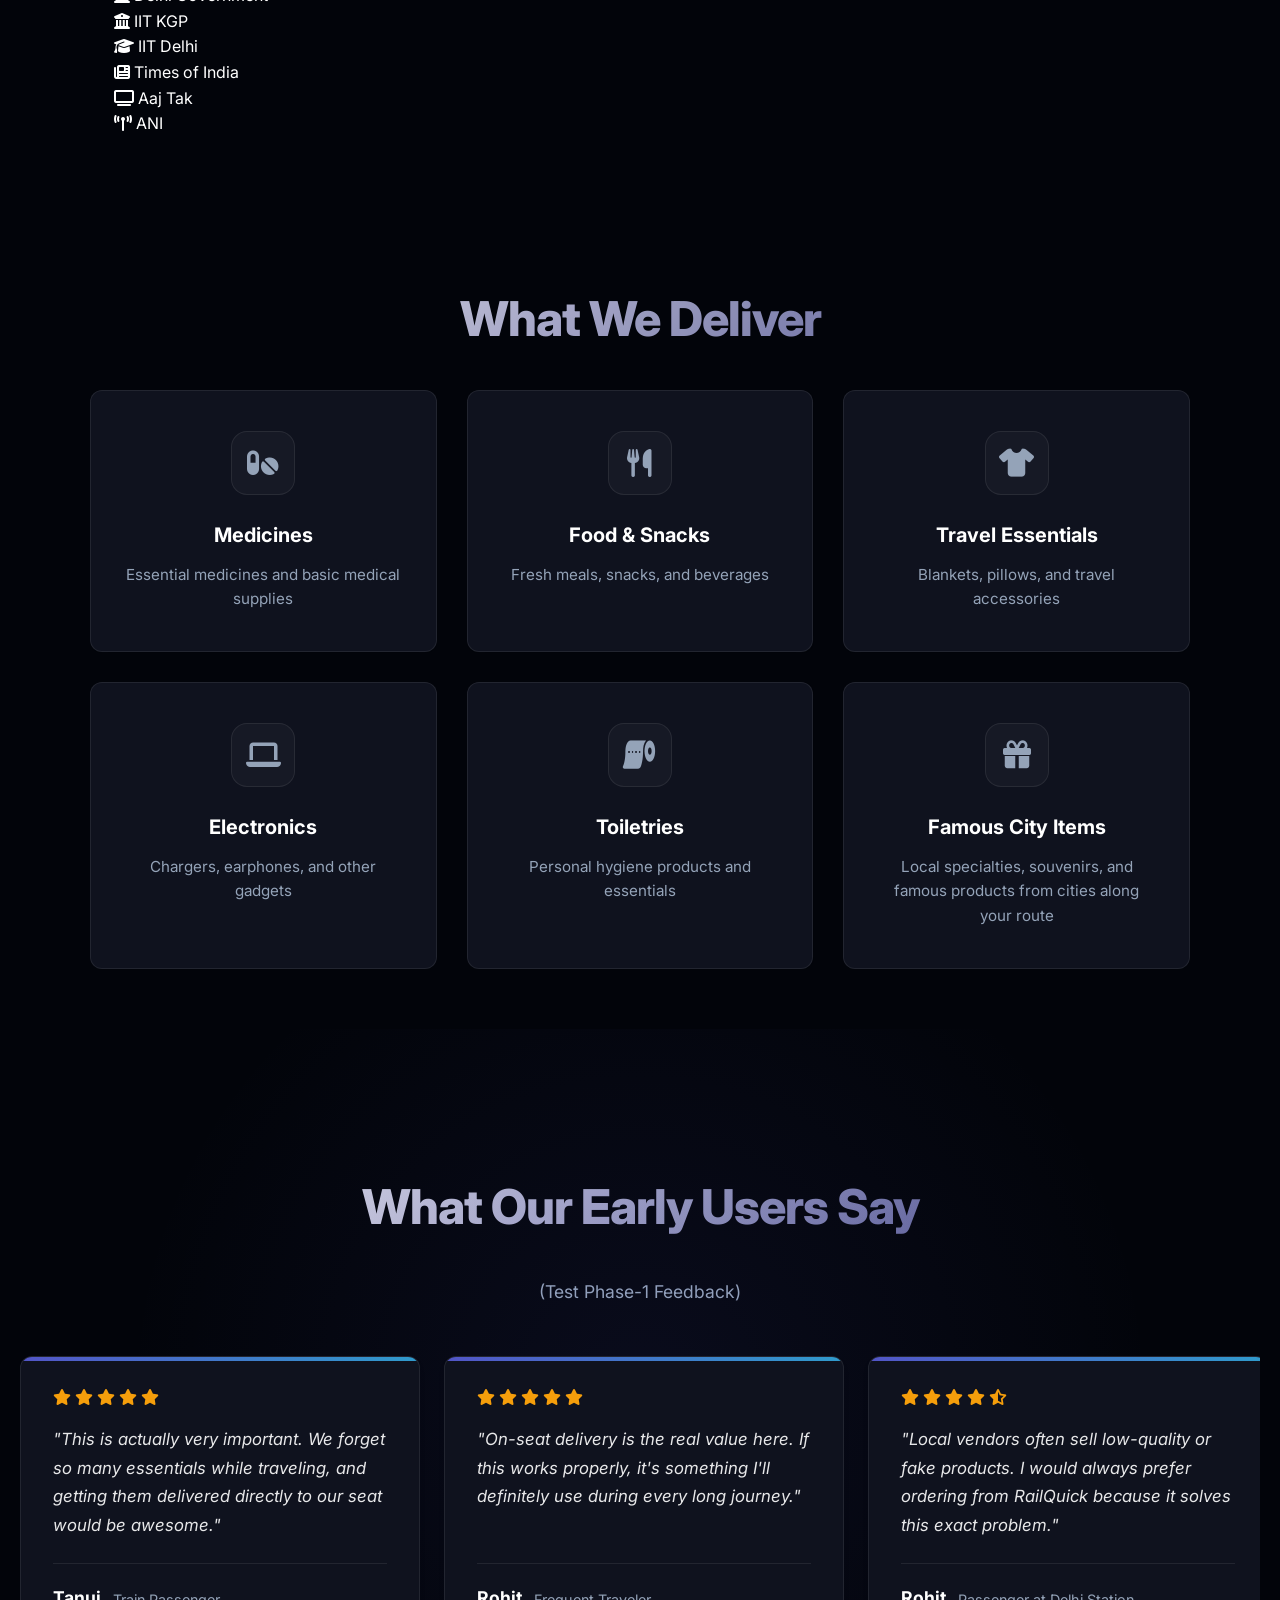
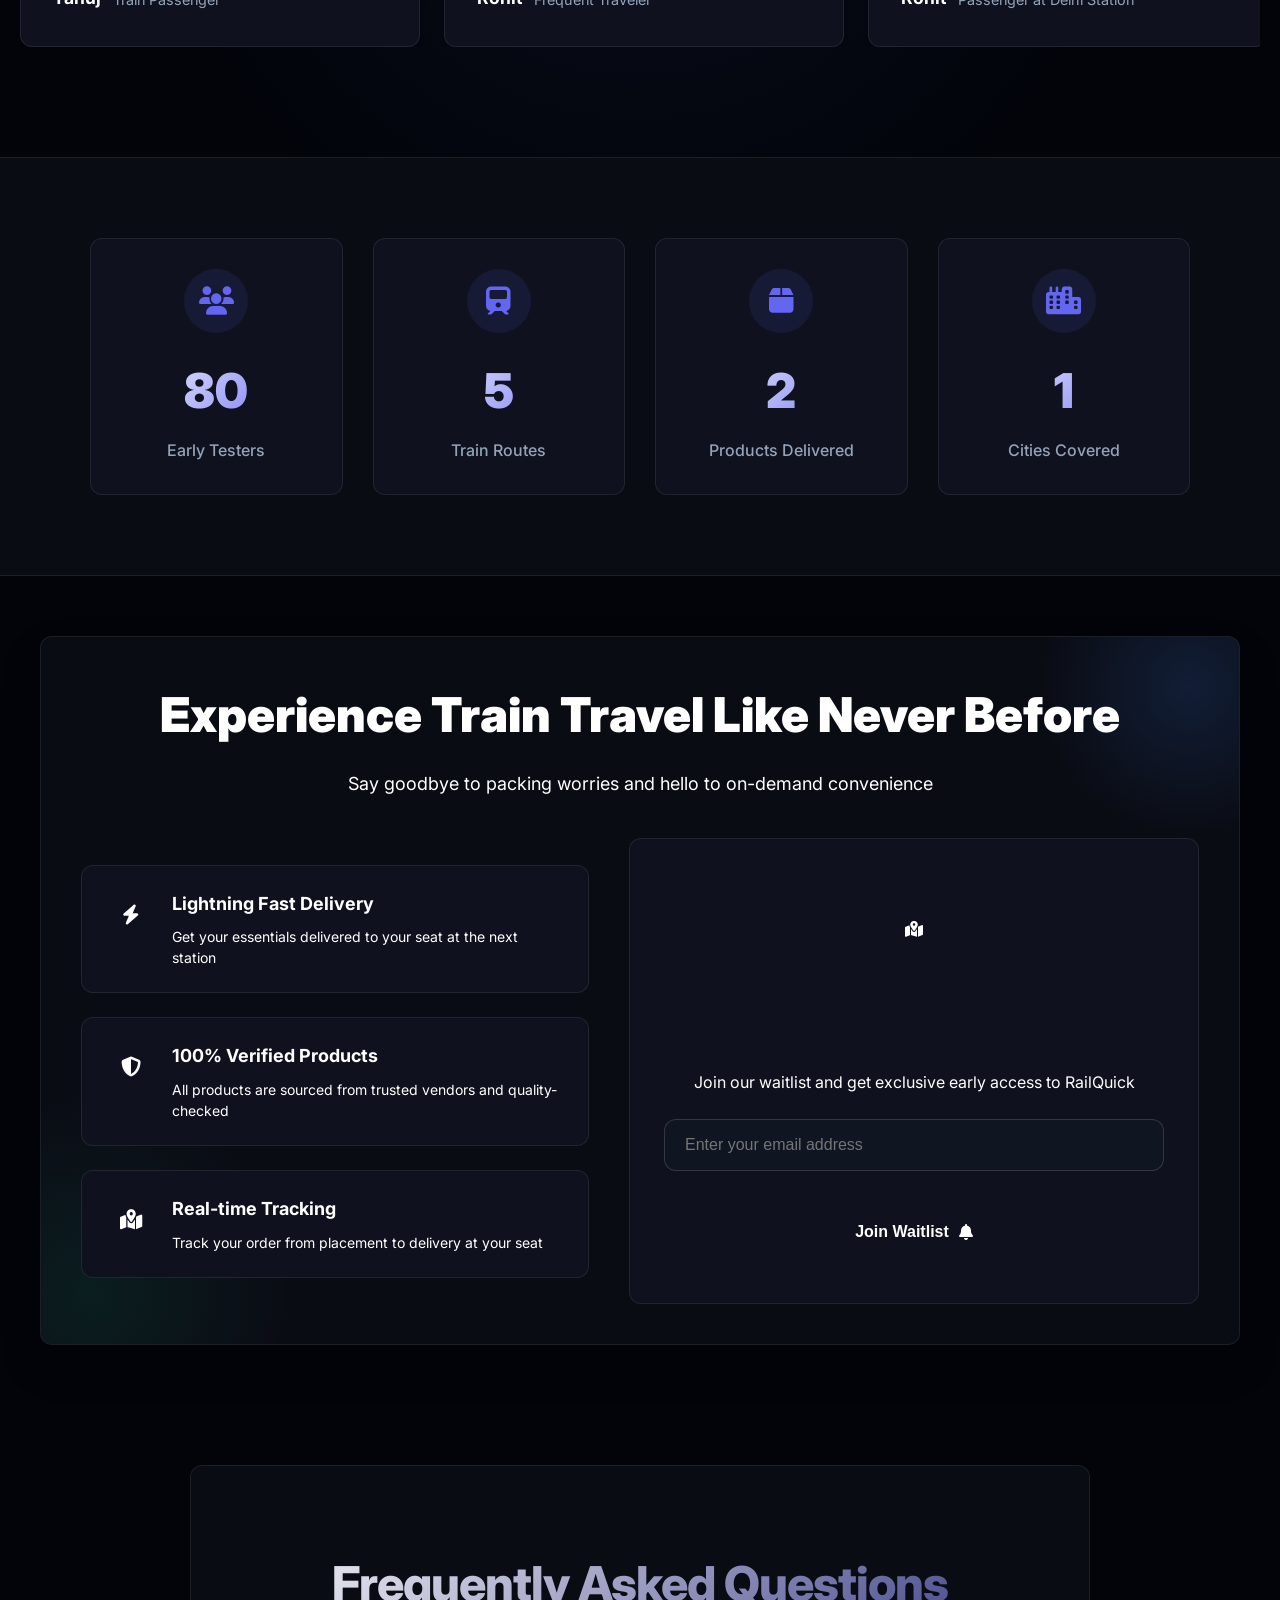
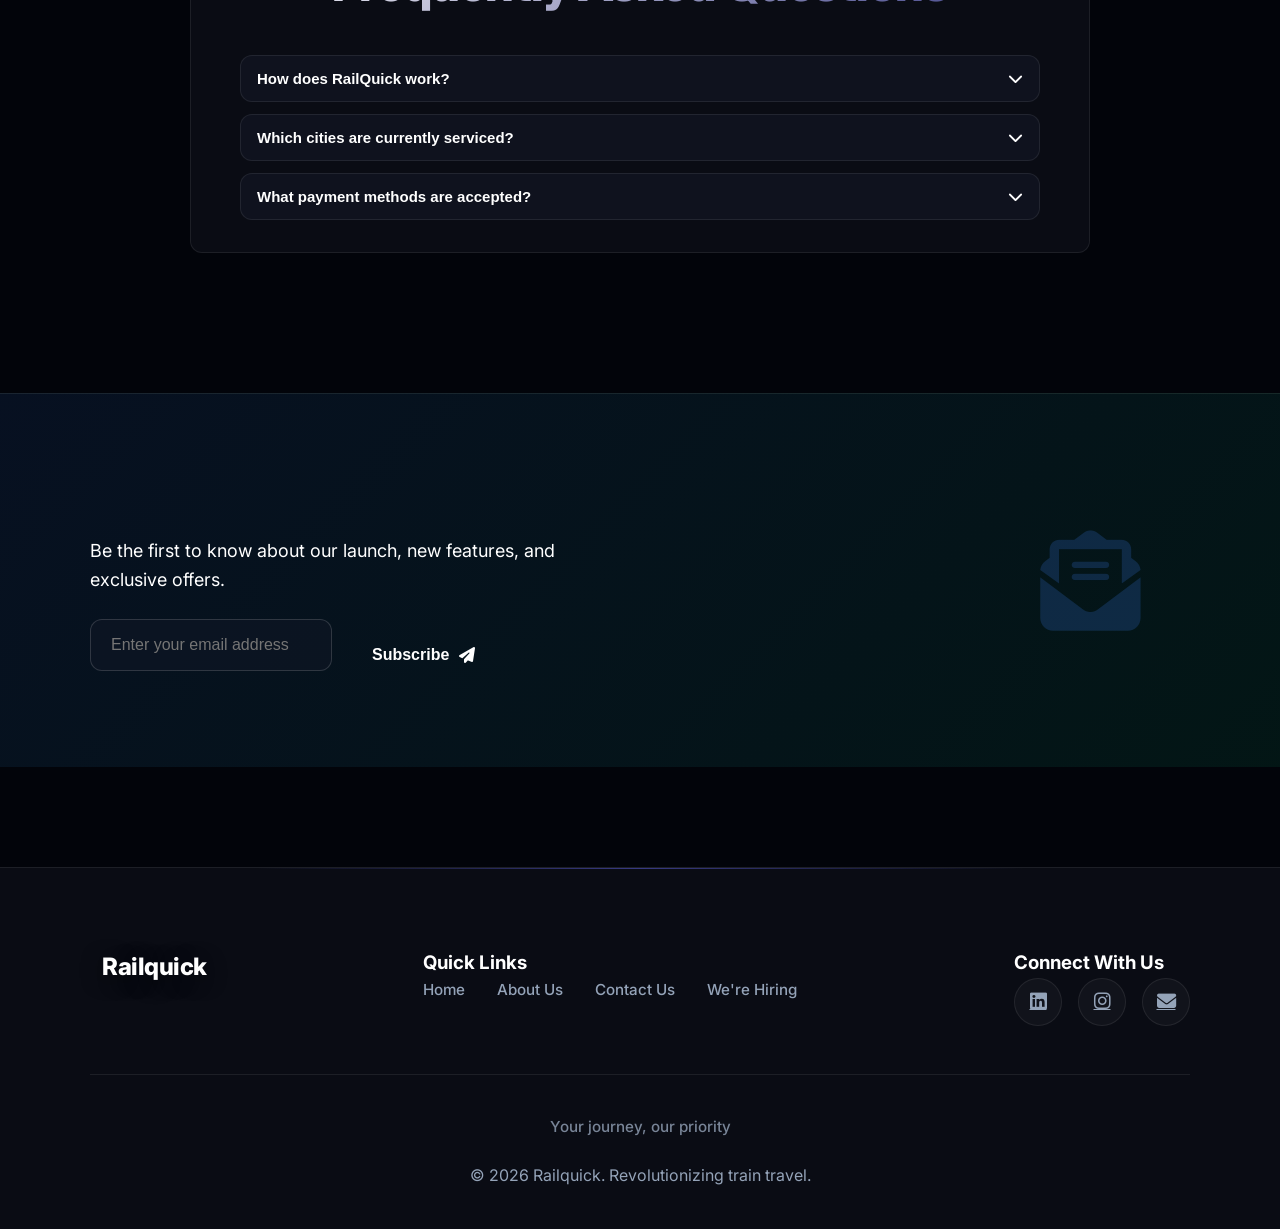
==== commit 2086a5e7: "Add brand carousel and remove train animation Added a brand carousel section showcasing partners and" ====
--- a/index.html
+++ b/index.html
@@ -129,6 +129,44 @@
 
 
 
+
+            <!-- Brand Carousel Section -->
+            <div class="brand-section">
+                <div class="content-container">
+                    <p class="brand-title">OUR BRAND SHOWCASE & PARTNERS</p>
+                    <div class="brand-carousel">
+                        <div class="brand-track">
+                            <!-- Set 1 -->
+                            <div class="brand-item"><i class="fas fa-star"></i> <span>Delhi Yuva Festival</span></div>
+                            <div class="brand-item"><i class="fas fa-landmark"></i> <span>Delhi Government</span></div>
+                            <div class="brand-item"><i class="fas fa-university"></i> <span>IIT KGP</span></div>
+                            <div class="brand-item"><i class="fas fa-graduation-cap"></i> <span>IIT Delhi</span></div>
+                            <div class="brand-item"><i class="fas fa-newspaper"></i> <span>Times of India</span></div>
+                            <div class="brand-item"><i class="fas fa-tv"></i> <span>Aaj Tak</span></div>
+                            <div class="brand-item"><i class="fas fa-broadcast-tower"></i> <span>ANI</span></div>
+
+                            <!-- Set 2 (Duplicate for loop) -->
+                            <div class="brand-item"><i class="fas fa-star"></i> <span>Delhi Yuva Festival</span></div>
+                            <div class="brand-item"><i class="fas fa-landmark"></i> <span>Delhi Government</span></div>
+                            <div class="brand-item"><i class="fas fa-university"></i> <span>IIT KGP</span></div>
+                            <div class="brand-item"><i class="fas fa-graduation-cap"></i> <span>IIT Delhi</span></div>
+                            <div class="brand-item"><i class="fas fa-newspaper"></i> <span>Times of India</span></div>
+                            <div class="brand-item"><i class="fas fa-tv"></i> <span>Aaj Tak</span></div>
+                            <div class="brand-item"><i class="fas fa-broadcast-tower"></i> <span>ANI</span></div>
+
+                            <!-- Set 3 (Extra for seamless loop) -->
+                            <div class="brand-item"><i class="fas fa-star"></i> <span>Delhi Yuva Festival</span></div>
+                            <div class="brand-item"><i class="fas fa-landmark"></i> <span>Delhi Government</span></div>
+                            <div class="brand-item"><i class="fas fa-university"></i> <span>IIT KGP</span></div>
+                            <div class="brand-item"><i class="fas fa-graduation-cap"></i> <span>IIT Delhi</span></div>
+                            <div class="brand-item"><i class="fas fa-newspaper"></i> <span>Times of India</span></div>
+                            <div class="brand-item"><i class="fas fa-tv"></i> <span>Aaj Tak</span></div>
+                            <div class="brand-item"><i class="fas fa-broadcast-tower"></i> <span>ANI</span></div>
+                        </div>
+                    </div>
+                </div>
+            </div>
+
             <!-- Product Categories -->
             <div class="product-categories">
                 <h2 class="section-title">What We Deliver</h2>
@@ -524,9 +562,9 @@
 
                         <div class="experience-cta">
                             <div class="experience-illustration">
-                                <div class="train-animation">
-                                    <i class="fas fa-train"></i>
-                                    <div class="track"></div>
+                                <!-- Removed train animation heavily requested by user -->
+                                <div class="premium-illustration">
+                                    <i class="fas fa-map-marked-alt illustration-icon"></i>
                                 </div>
                             </div>
 
--- a/styles.css
+++ b/styles.css
@@ -1,1189 +1,2836 @@
-
-:root{
-  --bg:#0a0e1a;
-  --surface:#121826;
-  --card:#1a2332;
-  --text:#f1f5f9;
-  --muted:#94a3b8;
-  --accent:#3b82f6;
-  --accent-light:#60a5fa;
-  --success:#10b981;
-  --danger:#ef4444;
-  --warning:#f59e0b;
-  --radius:12px;
-}
-
-*{margin:0;padding:0;box-sizing:border-box}
-html,body{height:100%}
-body{
-  font-family:'Inter',system-ui,-apple-system,Segoe UI,Roboto,sans-serif;
-  background:var(--bg);
-  color:var(--text);
-  line-height:1.6;
-  min-height: 100vh;
-  position: relative;
-  overflow-x: hidden;
-}
-
-/* New Background Effect */
+:root {
+    --bg: #02040a;
+    --surface: #0a0c14;
+    --surface-light: #161b2c;
+    --card: #0f121e;
+    --text: #ffffff;
+    --text-muted: #94a3b8;
+    /* Slate 400 */
+    --primary: #6366f1;
+    /* Indigo 500 */
+    --primary-glow: rgba(99, 102, 241, 0.5);
+    --accent: #38bdf8;
+    /* Sky 400 */
+    --accent-glow: rgba(56, 189, 248, 0.5);
+    --success: #10b981;
+    --warning: #f59e0b;
+    --radius: 12px;
+    --glass: rgba(15, 18, 30, 0.6);
+    --border: rgba(255, 255, 255, 0.08);
+    --font-heading: 'Inter', sans-serif;
+    --font-body: 'Inter', sans-serif;
+}
+
+* {
+    margin: 0;
+    padding: 0;
+    box-sizing: border-box
+}
+
+html,
+body {
+    height: 100%
+}
+
+body {
+    font-family: var(--font-body);
+    background: var(--bg);
+    color: var(--text);
+    line-height: 1.6;
+    min-height: 100vh;
+    position: relative;
+    overflow-x: hidden;
+    -webkit-font-smoothing: antialiased;
+    -moz-osx-font-smoothing: grayscale;
+}
+
+/* Updated Background Effect (Subtle Grid + Glow) */
 .bg-effect {
-  position: fixed;
-  top: 0;
-  left: 0;
-  width: 100%;
-  height: 100%;
-  z-index: -1;
-  background: 
-    radial-gradient(ellipse at 20% 20%, rgba(59,130,246,0.1), transparent 50%),
-    radial-gradient(ellipse at 80% 80%, rgba(16,185,129,0.1), transparent 50%);
-  animation: bgAnimation 25s ease infinite alternate;
-}
-
-@keyframes bgAnimation {
-  0% { 
-    background: 
-      radial-gradient(ellipse at 20% 20%, rgba(59,130,246,0.1), transparent 50%),
-      radial-gradient(ellipse at 80% 80%, rgba(16,185,129,0.1), transparent 50%);
-  }
-  50% { 
-    background: 
-      radial-gradient(ellipse at 80% 20%, rgba(16,185,129,0.1), transparent 50%),
-      radial-gradient(ellipse at 20% 80%, rgba(59,130,246,0.1), transparent 50%);
-  }
-  100% { 
-    background: 
-      radial-gradient(ellipse at 50% 30%, rgba(59,130,246,0.1), transparent 50%),
-      radial-gradient(ellipse at 50% 70%, rgba(16,185,129,0.1), transparent 50%);
-  }
+    position: fixed;
+    top: 0;
+    left: 0;
+    width: 100%;
+    height: 100%;
+    z-index: -1;
+    background-image:
+        linear-gradient(rgba(255, 255, 255, 0.03) 1px, transparent 1px),
+        linear-gradient(90deg, rgba(255, 255, 255, 0.03) 1px, transparent 1px);
+    background-size: 50px 50px;
+    mask-image: radial-gradient(circle at center, black 40%, transparent 100%);
+    -webkit-mask-image: radial-gradient(circle at center, black 40%, transparent 100%);
+}
+
+.bg-effect::before {
+    content: '';
+    position: absolute;
+    top: 20%;
+    left: 10%;
+    width: 600px;
+    height: 600px;
+    background: radial-gradient(circle, var(--primary-glow), transparent 70%);
+    filter: blur(120px);
+    opacity: 0.4;
+    animation: pulseGlow 10s ease-in-out infinite alternate;
+}
+
+.bg-effect::after {
+    content: '';
+    position: absolute;
+    bottom: 10%;
+    right: 10%;
+    width: 500px;
+    height: 500px;
+    background: radial-gradient(circle, var(--accent-glow), transparent 70%);
+    filter: blur(100px);
+    opacity: 0.3;
+    animation: pulseGlow 8s ease-in-out infinite alternate-reverse;
+}
+
+@keyframes pulseGlow {
+    0% {
+        transform: scale(1);
+        opacity: 0.3;
+    }
+
+    100% {
+        transform: scale(1.1);
+        opacity: 0.5;
+    }
 }
 
 /* ================= HEADER ================= */
-.header{
-  position:sticky;top:0;z-index:50;
-  display:flex;justify-content:space-between;align-items:center;
-  padding:16px 20px;
-  background:rgba(18,24,38,.95);
-  backdrop-filter:blur(10px);
-  border-bottom:1px solid rgba(255,255,255,.05);
-}
-.logo-container{display:flex;align-items:center;gap:10px;text-decoration:none;color:#fff}
-.brand-element{width:6px;height:28px;border-radius:999px;background:linear-gradient(180deg,var(--accent),var(--accent-light))}
-.logo-text{font-size:1.4rem;font-weight:800}
-
-.nav-menu{display:none;gap:24px}
-.nav-link{color:var(--muted);text-decoration:none;font-weight:600;position:relative}
-.nav-link:hover{color:#fff}
-.nav-link.active{color:var(--accent-light)}
-.nav-link.active::after{content:'';position:absolute;left:0;right:0;bottom:-8px;height:2px;background:var(--accent-light)}
+/* ================= HEADER ================= */
+.header {
+    position: sticky;
+    top: 0;
+    z-index: 50;
+    display: flex;
+    justify-content: space-between;
+    align-items: center;
+    padding: 16px 32px;
+    background: rgba(2, 4, 10, 0.7);
+    backdrop-filter: blur(20px);
+    -webkit-backdrop-filter: blur(20px);
+    border-bottom: 1px solid var(--border);
+}
+
+.logo-container {
+    display: flex;
+    align-items: center;
+    gap: 12px;
+    gap: 12px;
+    text-decoration: none;
+    color: #fff;
+    transition: transform 0.3s ease;
+}
+
+.logo-container:hover {
+    transform: scale(1.05);
+}
+
+.logo-text {
+    font-size: 1.5rem;
+    font-weight: 800;
+    letter-spacing: -0.02em;
+    color: #fff;
+    /* Solid white brand color */
+    text-shadow: 0 4px 20px rgba(0, 0, 0, 0.5);
+    /* Strong shadow for pop */
+    padding-bottom: 2px;
+}
+
+.nav-menu {
+    display: none;
+    gap: 40px;
+    background: rgba(255, 255, 255, 0.03);
+    padding: 8px 32px;
+    border-radius: 99px;
+    border: 1px solid rgba(255, 255, 255, 0.05);
+}
+
+.nav-link {
+    color: var(--text-muted);
+    text-decoration: none;
+    font-weight: 500;
+    font-size: 0.9rem;
+    position: relative;
+    transition: color 0.2s ease;
+}
+
+.nav-link:hover {
+    color: #fff;
+}
+
+.nav-link.active {
+    color: #fff;
+}
+
+/* Remove hover line for cleaner look, use color instead */
+.nav-link.active::after {
+    display: none;
+}
 
 /* Mobile Menu Button */
 .mobile-menu-btn {
-  display: flex;
-  flex-direction: column;
-  justify-content: space-between;
-  width: 24px;
-  height: 18px;
-  background: transparent;
-  border: none;
-  cursor: pointer;
-  z-index: 1001;
+    display: flex;
+    flex-direction: column;
+    justify-content: space-between;
+    width: 24px;
+    height: 18px;
+    background: transparent;
+    border: none;
+    cursor: pointer;
+    z-index: 1001;
 }
 
 .mobile-menu-btn .bar {
-  height: 2px;
-  width: 100%;
-  background-color: var(--text);
-  border-radius: 2px;
-  transition: all 0.3s ease;
+    height: 2px;
+    width: 100%;
+    background-color: var(--text);
+    border-radius: 2px;
+    transition: all 0.3s cubic-bezier(0.4, 0, 0.2, 1);
 }
 
 .mobile-menu-btn.active .bar:nth-child(1) {
-  transform: rotate(45deg) translate(5px, 5px);
+    transform: rotate(45deg) translate(5px, 5px);
+    background-color: var(--accent);
 }
 
 .mobile-menu-btn.active .bar:nth-child(2) {
-  opacity: 0;
+    opacity: 0;
 }
 
 .mobile-menu-btn.active .bar:nth-child(3) {
-  transform: rotate(-45deg) translate(7px, -6px);
+    transform: rotate(-45deg) translate(7px, -6px);
+    background-color: var(--accent);
 }
 
 /* Mobile Navigation Overlay */
 .mobile-nav-overlay {
-  position: fixed;
-  top: 0;
-  right: -100%;
-  width: 100%;
-  height: 100vh;
-  background-color: rgba(0, 0, 0, 0.7);
-  z-index: 1000;
-  transition: right 0.3s ease;
+    position: fixed;
+    top: 0;
+    right: -100%;
+    width: 100%;
+    height: 100vh;
+    background-color: rgba(5, 5, 17, 0.8);
+    backdrop-filter: blur(8px);
+    z-index: 1000;
+    transition: right 0.4s cubic-bezier(0.4, 0, 0.2, 1);
 }
 
 .mobile-nav-overlay.active {
-  right: 0;
+    right: 0;
 }
 
 .mobile-nav {
-  position: absolute;
-  top: 0;
-  right: -300px;
-  width: 300px;
-  height: 100vh;
-  background: var(--surface);
-  box-shadow: -5px 0 15px rgba(0,0,0,0.3);
-  transition: right 0.3s ease;
-  padding: 80px 20px 20px;
-  display: flex;
-  flex-direction: column;
-  gap: 16px;
+    position: absolute;
+    top: 0;
+    right: -300px;
+    width: 300px;
+    height: 100vh;
+    background: var(--surface);
+    border-left: 1px solid var(--border);
+    box-shadow: -10px 0 30px rgba(0, 0, 0, 0.5);
+    transition: right 0.4s cubic-bezier(0.4, 0, 0.2, 1);
+    padding: 100px 24px 40px;
+    display: flex;
+    flex-direction: column;
+    gap: 12px;
 }
 
 .mobile-nav-overlay.active .mobile-nav {
-  right: 0;
+    right: 0;
 }
 
 .mobile-nav-link {
-  color: var(--text);
-  text-decoration: none;
-  font-weight: 600;
-  font-size: 16px;
-  padding: 12px 16px;
-  border-radius: 8px;
-  transition: all 0.2s ease;
+    color: var(--text-muted);
+    text-decoration: none;
+    font-weight: 600;
+    font-size: 1.1rem;
+    padding: 14px 20px;
+    border-radius: 12px;
+    transition: all 0.2s ease;
+    border: 1px solid transparent;
 }
 
 .mobile-nav-link:hover {
-  background: rgba(255,255,255,0.1);
+    background: rgba(255, 255, 255, 0.03);
+    color: #fff;
+    border-color: var(--border);
 }
 
 .mobile-nav-link.active {
-  background: var(--accent);
-  color: #fff;
+    background: rgba(99, 102, 241, 0.1);
+    color: var(--primary);
+    border-color: rgba(99, 102, 241, 0.2);
 }
 
 /* ================= LAYOUT ================= */
-.main-content{flex:1}
-.content-section{display:none;padding-bottom:80px}
-.content-section.active{display:block}
-.content-container{max-width:1100px;margin:0 auto;padding:24px}
-.section-title{
-  text-align:center;
-  font-size:clamp(28px,5vw,44px);
-  font-weight:900;
-  margin:48px 0 28px;
-  background:linear-gradient(90deg,var(--text),var(--accent-light));
-  -webkit-background-clip:text;background-clip:text;color:transparent;
+.main-content {
+    flex: 1
+}
+
+.content-section {
+    display: none;
+    padding-bottom: 80px
+}
+
+.content-section.active {
+    display: block
+}
+
+.content-container {
+    max-width: 1100px;
+    margin: 0 auto;
+    padding: 24px
+}
+
+.section-title {
+    text-align: center;
+    font-size: clamp(32px, 5vw, 48px);
+    font-weight: 800;
+    margin: 60px 0 32px;
+    background: linear-gradient(135deg, #fff 0%, var(--primary-glow) 100%);
+    -webkit-background-clip: text;
+    background-clip: text;
+    color: transparent;
+    letter-spacing: -1px;
 }
 
 /* ================= HERO SECTION ================= */
-.hero-section{
-  padding:70px 20px 30px;
-  text-align:center;
-  position:relative;
-  overflow:hidden;
-}
-.hero-content{max-width:860px;margin:0 auto;position:relative;z-index:2}
-.hero-badge{
-  display:inline-flex;gap:8px;align-items:center;
-  padding:8px 14px;border-radius:999px;
-  background:rgba(59,130,246,.15);
-  border:1px solid rgba(59,130,246,.3);
-  font-weight:800;
-  font-size: 14px;
-  margin-bottom:20px;
-}
-.hero-title{
-  margin:0 0 14px;
-  font-size:clamp(36px,7vw,72px);
-  font-weight:900;line-height:1.05;
-}
-.title-bold{
-  background:linear-gradient(135deg,var(--accent),var(--accent-light));
-  -webkit-background-clip:text;background-clip:text;color:transparent;
-}
-.hero-description{max-width:640px;margin:0 auto 32px;color:var(--muted);font-size:18px}
+/* ================= HERO SECTION ================= */
+.hero-section {
+    padding: 120px 20px 60px;
+    text-align: center;
+    position: relative;
+    overflow: hidden;
+}
+
+.hero-content {
+    max-width: 1000px;
+    margin: 0 auto;
+    position: relative;
+    z-index: 2;
+}
+
+.hero-badge {
+    display: inline-flex;
+    gap: 8px;
+    align-items: center;
+    padding: 6px 16px;
+    border-radius: 99px;
+    background: rgba(99, 102, 241, 0.1);
+    border: 1px solid rgba(99, 102, 241, 0.3);
+    font-weight: 600;
+    font-size: 0.85rem;
+    margin-bottom: 32px;
+    color: var(--primary);
+    box-shadow: 0 0 20px rgba(99, 102, 241, 0.2);
+    backdrop-filter: blur(4px);
+    transition: all 0.3s ease;
+}
+
+.hero-badge:hover {
+    background: rgba(99, 102, 241, 0.2);
+    transform: scale(1.02);
+}
+
+.hero-title {
+    margin: 0 0 24px;
+    font-size: clamp(48px, 8vw, 96px);
+    font-weight: 800;
+    line-height: 1.1;
+    letter-spacing: -0.04em;
+    font-family: var(--font-heading);
+}
+
+.title-bold {
+    background: linear-gradient(135deg, #fff 0%, var(--primary) 50%, var(--accent) 100%);
+    -webkit-background-clip: text;
+    background-clip: text;
+    color: transparent;
+    position: relative;
+    display: inline-block;
+}
+
+.title-bold::after {
+    content: '';
+    position: absolute;
+    inset: 0;
+    background: inherit;
+    filter: blur(20px);
+    opacity: 0.3;
+    z-index: -1;
+}
+
+.hero-description {
+    max-width: 640px;
+    margin: 0 auto 48px;
+    color: var(--text-muted);
+    font-size: 1.25rem;
+    line-height: 1.6;
+    font-weight: 400;
+}
+
 .hero-actions {
-  display: flex;
-  justify-content: center;
-  align-items: center;
-  gap: 16px;
-  flex-wrap: wrap;
+    display: flex;
+    justify-content: center;
+    align-items: center;
+    gap: 20px;
+    flex-wrap: wrap;
 }
 
 /* Hero Decoration Elements */
 .hero-decoration {
-  position: absolute;
-  top: 0;
-  left: 0;
-  width: 100%;
-  height: 100%;
-  z-index: 1;
-  pointer-events: none;
+    position: absolute;
+    top: 0;
+    left: 0;
+    width: 100%;
+    height: 100%;
+    z-index: 1;
+    pointer-events: none;
+    overflow: hidden;
+    perspective: 1000px;
 }
 
 .decoration-circle {
-  position: absolute;
-  border-radius: 50%;
-  background: linear-gradient(135deg, rgba(59,130,246,0.1), rgba(16,185,129,0.1));
-  filter: blur(40px);
+    position: absolute;
+    border-radius: 50%;
+    filter: blur(80px);
+    opacity: 0.4;
 }
 
 .circle-1 {
-  width: 300px;
-  height: 300px;
-  top: -100px;
-  left: -100px;
-  animation: float 15s ease-in-out infinite;
+    width: 600px;
+    height: 600px;
+    top: -200px;
+    left: -100px;
+    background: radial-gradient(circle, var(--primary), transparent 70%);
+    animation: float 20s ease-in-out infinite;
 }
 
 .circle-2 {
-  width: 400px;
-  height: 400px;
-  bottom: -150px;
-  right: -150px;
-  animation: float 20s ease-in-out infinite reverse;
+    width: 500px;
+    height: 500px;
+    bottom: -100px;
+    right: -100px;
+    background: radial-gradient(circle, var(--accent), transparent 70%);
+    animation: float 15s ease-in-out infinite reverse;
 }
 
 .circle-3 {
-  width: 200px;
-  height: 200px;
-  top: 50%;
-  left: 50%;
-  transform: translate(-50%, -50%);
-  animation: float 25s ease-in-out infinite;
+    width: 300px;
+    height: 300px;
+    top: 50%;
+    left: 50%;
+    transform: translate(-50%, -50%);
+    background: radial-gradient(circle, rgba(16, 185, 129, 0.2), transparent 70%);
+    animation: pulse 8s ease-in-out infinite;
 }
 
 @keyframes float {
-  0%, 100% { transform: translate(0, 0) scale(1); }
-  50% { transform: translate(20px, -20px) scale(1.05); }
+
+    0%,
+    100% {
+        transform: translate(0, 0);
+    }
+
+    50% {
+        transform: translate(40px, -40px);
+    }
+}
+
+@keyframes pulse {
+
+    0%,
+    100% {
+        transform: translate(-50%, -50%) scale(1);
+        opacity: 0.3;
+    }
+
+    50% {
+        transform: translate(-50%, -50%) scale(1.2);
+        opacity: 0.1;
+    }
+}
+
+/* ================= HOW IT WORKS SECTION ================= */
+.how-it-works-section {
+    padding: 20px 20px 40px;
+    text-align: center;
+    max-width: 1100px;
+    margin: 0 auto;
+}
+
+.steps-container {
+    display: flex;
+    justify-content: space-between;
+    align-items: flex-start;
+    gap: 20px;
+    margin-top: 40px;
+    position: relative;
+}
+
+.step-card {
+    flex: 1;
+    display: flex;
+    flex-direction: column;
+    align-items: center;
+    position: relative;
+    z-index: 2;
+}
+
+.step-icon {
+    width: 80px;
+    height: 80px;
+    border-radius: 20px;
+    background: var(--surface-light);
+    border: 1px solid var(--border);
+    display: grid;
+    place-items: center;
+    font-size: 28px;
+    color: var(--primary);
+    margin-bottom: 20px;
+    position: relative;
+    box-shadow: 0 4px 20px rgba(0, 0, 0, 0.2);
+    transition: transform 0.3s ease;
+}
+
+.step-card:hover .step-icon {
+    transform: translateY(-5px);
+    border-color: var(--primary);
+    box-shadow: 0 10px 30px rgba(99, 102, 241, 0.2);
+}
+
+.step-number {
+    position: absolute;
+    top: -10px;
+    right: -10px;
+    width: 28px;
+    height: 28px;
+    background: var(--accent);
+    color: #fff;
+    border-radius: 50%;
+    font-size: 14px;
+    font-weight: 800;
+    display: grid;
+    place-items: center;
+    border: 2px solid var(--surface);
+}
+
+.step-card h3 {
+    font-size: 1.2rem;
+    font-weight: 700;
+    margin-bottom: 8px;
+    color: var(--text);
+}
+
+.step-card p {
+    font-size: 0.95rem;
+    color: var(--text-muted);
+    line-height: 1.5;
+    max-width: 260px;
+}
+
+.step-connector {
+    flex: 1;
+    height: 2px;
+    background: linear-gradient(90deg, var(--border), var(--border));
+    margin-top: 40px;
+    /* Aligns with center of icon (80px height) */
+    position: relative;
+    z-index: 1;
+}
+
+/* Mobile Responsive Steps */
+@media(max-width: 768px) {
+    .steps-container {
+        flex-direction: column;
+        align-items: center;
+        gap: 40px;
+    }
+
+    .step-connector {
+        width: 2px;
+        height: 40px;
+        margin: 0;
+        background: var(--border);
+    }
+
+    .how-it-works-section {
+        padding-top: 0;
+    }
 }
 
 /* --- UPDATED BUTTON STYLES --- */
-.test-phase-btn, .try-now-btn {
-  display:inline-flex;align-items:center;gap:10px;
-  padding:14px 22px;border-radius:var(--radius);border:0;cursor:pointer;
-  font-weight:700;
-  font-size: 16px;
-  color: #fff;
-  transition: all .3s ease;
-  text-decoration: none;
-  position:relative;
-  overflow:hidden;
+.test-phase-btn,
+.try-now-btn {
+    display: inline-flex;
+    align-items: center;
+    gap: 12px;
+    padding: 16px 32px;
+    border-radius: 99px;
+    /* Pill shape for startup look */
+    border: 1px solid transparent;
+    cursor: pointer;
+    font-weight: 600;
+    font-size: 1rem;
+    color: #fff;
+    transition: all 0.3s cubic-bezier(0.4, 0, 0.2, 1);
+    text-decoration: none;
+    position: relative;
+    overflow: hidden;
 }
 
 .test-phase-btn {
-  background: var(--success);
-  box-shadow:0 10px 20px rgba(16,185,129,.3);
-}
+    background: rgba(16, 185, 129, 0.1);
+    color: var(--success);
+    border: 1px solid rgba(16, 185, 129, 0.2);
+    font-weight: 700;
+}
+
+.live-dot {
+    width: 8px;
+    height: 8px;
+    border-radius: 50%;
+    background-color: var(--success);
+    box-shadow: 0 0 10px var(--success);
+    margin-right: 4px;
+    /* Adjust gap slightly */
+    animation: pulse-green 2s infinite;
+}
+
+@keyframes pulse-green {
+    0% {
+        transform: scale(0.95);
+        box-shadow: 0 0 0 0 rgba(16, 185, 129, 0.7);
+    }
+
+    70% {
+        transform: scale(1);
+        box-shadow: 0 0 0 10px rgba(16, 185, 129, 0);
+    }
+
+    100% {
+        transform: scale(0.95);
+        box-shadow: 0 0 0 0 rgba(16, 185, 129, 0);
+    }
+}
+
 .test-phase-btn:hover {
-  transform: translateY(-2px);
-  box-shadow:0 15px 25px rgba(16,185,129,.4);
+    transform: translateY(-2px);
+    background: rgba(16, 185, 129, 0.15);
+    box-shadow: 0 10px 20px rgba(16, 185, 129, 0.1);
+    border-color: var(--success);
 }
 
 .try-now-btn {
-  background: linear-gradient(135deg, var(--accent), var(--accent-light));
-  box-shadow:0 10px 20px rgba(59,130,246,.3);
-}
+    background: #fff;
+    color: #000;
+    box-shadow: 0 0 20px rgba(255, 255, 255, 0.2);
+}
+
 .try-now-btn:hover {
-  transform: translateY(-2px);
-  box-shadow:0 15px 25px rgba(59,130,246,.4);
-}
+    transform: translateY(-2px);
+    box-shadow: 0 0 30px rgba(255, 255, 255, 0.4);
+    background: #f8fafc;
+}
+
+
 
 /* ================= SERVICE BANNER ================= */
-.service-banner{margin:24px 0}
-.banner-content{
-  max-width:1100px;margin:0 auto;
-  display:grid;grid-template-columns:auto 1fr;gap:16px;align-items:center;
-  padding:20px;border-radius:var(--radius);
-  background:linear-gradient(135deg,rgba(59,130,246,.1),rgba(16,185,129,.1));
-  border:1px solid rgba(255,255,255,.1);
-}
-.banner-icon{width:46px;height:46px;border-radius:14px;display:grid;place-items:center;background:linear-gradient(135deg,var(--accent),var(--accent-light))}
-.banner-text h3{font-weight:900}
-.banner-text p{color:var(--muted)}
-.banner-badge{display:none;}
+/* ================= SERVICE BANNER ================= */
+/* ================= SERVICE BANNER ================= */
+.service-banner {
+    margin: 60px 0;
+}
+
+.banner-content {
+    max-width: 1100px;
+    margin: 0 auto;
+    display: grid;
+    grid-template-columns: auto 1fr;
+    gap: 24px;
+    align-items: center;
+    padding: 32px;
+    border-radius: var(--radius);
+    background: var(--card);
+    /* Fallback */
+    background: linear-gradient(135deg, rgba(99, 102, 241, 0.05), rgba(56, 189, 248, 0.05));
+    border: 1px solid var(--border);
+    box-shadow: 0 4px 20px rgba(0, 0, 0, 0.2);
+    position: relative;
+    overflow: hidden;
+    backdrop-filter: blur(10px);
+}
+
+.banner-content::before {
+    content: '';
+    position: absolute;
+    top: 0;
+    left: 0;
+    width: 3px;
+    height: 100%;
+    background: linear-gradient(to bottom, var(--primary), var(--accent));
+    box-shadow: 2px 0 15px var(--primary-glow);
+}
+
+.banner-icon {
+    width: 56px;
+    height: 56px;
+    border-radius: 12px;
+    display: grid;
+    place-items: center;
+    background: rgba(99, 102, 241, 0.1);
+    color: var(--primary);
+    font-size: 26px;
+    border: 1px solid rgba(99, 102, 241, 0.2);
+}
+
+.banner-text h3 {
+    font-weight: 700;
+    font-size: 1.35rem;
+    margin-bottom: 6px;
+    color: #fff;
+    letter-spacing: -0.02em;
+}
+
+.banner-text p {
+    color: var(--text-muted);
+    font-size: 1rem;
+}
+
+.banner-badge {
+    display: none;
+}
 
 /* ================= CATEGORIES ================= */
-.product-categories{padding:24px 0}
-.categories-container{
-  max-width:1100px;margin:0 auto;
-  display:grid;
-  grid-template-columns: repeat(auto-fit, minmax(300px, 1fr));
-  gap: 24px;
-}
-.category-card{
-  background:var(--card);
-  border-radius:var(--radius);padding:24px;text-align:center;
-  border:1px solid rgba(255,255,255,.08);
-  transition:all .3s ease;
-  display: flex;
-  flex-direction: column;
-  align-items: center;
-}
-.category-card:hover{transform:translateY(-5px);box-shadow:0 15px 30px rgba(0,0,0,.2);border-color:var(--accent)}
-.category-icon{
-  width:60px;height:60px;margin:0 auto 16px;
-  border-radius:var(--radius);display:grid;place-items:center;
-  background:linear-gradient(135deg,var(--accent),var(--accent-light));
-  font-size: 24px;
-  color: #fff;
-}
-.category-card h3{font-weight:800;font-size: 18px;margin-bottom: 12px;}
-.category-card p{font-size:14px;color:var(--muted);line-height: 1.4;}
+/* ================= CATEGORIES ================= */
+/* ================= PRODUCT CATEGORIES ================= */
+.product-categories {
+    padding: 60px 0;
+}
+
+.categories-container {
+    max-width: 1100px;
+    margin: 0 auto;
+    display: grid;
+    grid-template-columns: repeat(auto-fit, minmax(280px, 1fr));
+    gap: 24px;
+}
+
+.category-card {
+    background: var(--card);
+    border-radius: var(--radius);
+    padding: 40px 32px;
+    text-align: center;
+    border: 1px solid var(--border);
+    transition: all 0.4s cubic-bezier(0.25, 0.46, 0.45, 0.94);
+    display: flex;
+    flex-direction: column;
+    align-items: center;
+    position: relative;
+    overflow: hidden;
+    backdrop-filter: blur(10px);
+}
+
+.category-card::after {
+    content: '';
+    position: absolute;
+    inset: 0;
+    background: radial-gradient(circle at center, rgba(255, 255, 255, 0.03), transparent 70%);
+    opacity: 0;
+    transition: opacity 0.4s ease;
+}
+
+.category-card:hover {
+    transform: translateY(-8px);
+    border-color: rgba(255, 255, 255, 0.15);
+    box-shadow: 0 20px 40px rgba(0, 0, 0, 0.3);
+}
+
+.category-card:hover::after {
+    opacity: 1;
+}
+
+.category-icon {
+    width: 64px;
+    height: 64px;
+    margin-bottom: 24px;
+    border-radius: 16px;
+    display: flex;
+    align-items: center;
+    justify-content: center;
+    background: rgba(255, 255, 255, 0.03);
+    color: var(--text-muted);
+    font-size: 28px;
+    transition: all 0.4s ease;
+    border: 1px solid var(--border);
+    position: relative;
+    z-index: 2;
+}
+
+.category-card:hover .category-icon {
+    background: var(--primary);
+    color: #fff;
+    transform: scale(1.1) rotate(5deg);
+    box-shadow: 0 10px 20px var(--primary-glow);
+    border-color: transparent;
+}
+
+.category-card h3 {
+    margin-bottom: 12px;
+    font-size: 1.25rem;
+    font-weight: 700;
+    color: var(--text);
+    position: relative;
+    z-index: 2;
+}
+
+.category-card p {
+    color: var(--text-muted);
+    font-size: 0.95rem;
+    line-height: 1.6;
+    position: relative;
+    z-index: 2;
+}
 
 /* ================= TESTIMONIALS SECTION ================= */
 .testimonials-section {
-  padding: 60px 20px;
-  overflow: hidden;
-  position: relative;
+    padding: 80px 20px;
+    overflow: hidden;
+    position: relative;
+    background: var(--bg);
 }
 
 .testimonials-section::before {
-  content: '';
-  position: absolute;
-  top: 0;
-  left: 0;
-  width: 100%;
-  height: 100%;
-  background: radial-gradient(circle at center, rgba(59,130,246,0.05), transparent 70%);
-  z-index: -1;
+    content: '';
+    position: absolute;
+    top: 0;
+    left: 0;
+    width: 100%;
+    height: 100%;
+    background: radial-gradient(circle at center, rgba(99, 102, 241, 0.08), transparent 70%);
+    z-index: 0;
 }
 
 .testimonials-subtitle {
-  text-align: center;
-  color: var(--muted);
-  margin-bottom: 40px;
-  font-size: 18px;
+    text-align: center;
+    color: var(--text-muted);
+    margin-bottom: 50px;
+    font-size: 1.1rem;
+    max-width: 600px;
+    margin-left: auto;
+    margin-right: auto;
 }
 
 .testimonials-slider {
-  position: relative;
-  width: 100%;
-  overflow: hidden;
-  margin-bottom: 30px;
+    position: relative;
+    width: 100%;
+    overflow: hidden;
+    margin-bottom: 30px;
+    z-index: 1;
 }
 
 .testimonial-track {
-  display: flex;
-  width: fit-content;
-  animation: scroll 90s linear infinite;
-  transition: transform 0.5s ease;
+    display: flex;
+    width: fit-content;
+    animation: scroll 60s linear infinite;
+    gap: 24px;
+}
+
+/* Pause animation on hover */
+.testimonials-slider:hover .testimonial-track {
+    animation-play-state: paused;
 }
 
 .testimonial-card {
-  flex: 0 0 auto;
-  width: 350px;
-  margin-right: 24px;
-  background: var(--card);
-  border-radius: var(--radius);
-  padding: 30px;
-  border: 1px solid rgba(255,255,255,0.08);
-  box-shadow: 0 10px 30px rgba(0,0,0,0.2);
-  display: flex;
-  flex-direction: column;
-  position: relative;
-  overflow: hidden;
-  transition: transform 0.3s ease, box-shadow 0.3s ease;
+    flex: 0 0 auto;
+    width: 400px;
+    background: var(--card);
+    border-radius: var(--radius);
+    padding: 32px;
+    border: 1px solid var(--border);
+    box-shadow: 0 4px 6px -1px rgba(0, 0, 0, 0.1);
+    display: flex;
+    flex-direction: column;
+    position: relative;
+    overflow: hidden;
+    transition: all 0.3s ease;
 }
 
 .testimonial-card::before {
-  content: '';
-  position: absolute;
-  top: 0;
-  left: 0;
-  width: 100%;
-  height: 4px;
-  background: linear-gradient(90deg, var(--accent), var(--accent-light));
+    content: '';
+    position: absolute;
+    top: 0;
+    left: 0;
+    width: 100%;
+    height: 4px;
+    background: linear-gradient(90deg, var(--primary), var(--accent));
+    opacity: 0.8;
 }
 
 .testimonial-card:hover {
-  transform: translateY(-5px);
-  box-shadow: 0 15px 35px rgba(0,0,0,0.3);
+    transform: translateY(-5px);
+    box-shadow: 0 20px 40px rgba(0, 0, 0, 0.2);
+    border-color: rgba(99, 102, 241, 0.3);
 }
 
 .testimonial-content {
-  display: flex;
-  flex-direction: column;
-  height: 100%;
+    display: flex;
+    flex-direction: column;
+    height: 100%;
 }
 
 .testimonial-rating {
-  display: flex;
-  justify-content: center;
-  gap: 4px;
-  color: #fbbf24;
-  margin-bottom: 20px;
+    display: flex;
+    gap: 4px;
+    color: var(--warning);
+    margin-bottom: 20px;
 }
 
 .testimonial-text {
-  font-size: 16px;
-  line-height: 1.7;
-  color: var(--text);
-  margin-bottom: 24px;
-  flex-grow: 1;
-  font-style: italic;
-  position: relative;
-}
-
-.testimonial-text::before {
-  content: '"';
-  position: absolute;
-  top: -10px;
-  left: -10px;
-  font-size: 60px;
-  color: rgba(59,130,246,0.2);
-  font-family: Georgia, serif;
+    font-size: 1.05rem;
+    line-height: 1.7;
+    color: var(--text);
+    margin-bottom: 24px;
+    flex-grow: 1;
+    font-style: italic;
+    opacity: 0.9;
 }
 
 .testimonial-author {
-  text-align: center;
+    display: flex;
+    align-items: center;
+    gap: 12px;
+    margin-top: auto;
+    padding-top: 20px;
+    border-top: 1px solid var(--border);
 }
 
 .author-name {
-  font-size: 18px;
-  font-weight: 700;
-  color: var(--text);
-  margin-bottom: 4px;
+    font-size: 1.1rem;
+    font-weight: 700;
+    color: var(--text);
+    margin-bottom: 2px;
 }
 
 .author-title {
-  font-size: 14px;
-  color: var(--muted);
+    font-size: 0.9rem;
+    color: var(--text-muted);
 }
 
 /* Keyframes for scrolling animation */
 @keyframes scroll {
-  0% { transform: translateX(0); }
-  100% { transform: translateX(calc(-350px * 7 - 24px * 6)); /* Total width of original set of cards */ }
+    0% {
+        transform: translateX(0);
+    }
+
+    100% {
+        transform: translateX(calc(-400px * 7 - 24px * 7));
+        /* card width + gap */
+    }
 }
 
 /* ================= STATISTICS SECTION ================= */
 .stats-section {
-  padding: 60px 20px;
-  background: var(--surface);
-  border-top: 1px solid rgba(255,255,255,0.08);
-  border-bottom: 1px solid rgba(255,255,255,0.08);
+    padding: 80px 20px;
+    background: var(--surface);
+    border-top: 1px solid var(--border);
+    border-bottom: 1px solid var(--border);
+    position: relative;
 }
 
 .stats-container {
-  max-width: 1100px;
-  margin: 0 auto;
-  display: grid;
-  grid-template-columns: repeat(auto-fit, minmax(200px, 1fr));
-  gap: 30px;
+    max-width: 1100px;
+    margin: 0 auto;
+    display: grid;
+    grid-template-columns: repeat(auto-fit, minmax(220px, 1fr));
+    gap: 30px;
 }
 
 .stat-item {
-  text-align: center;
-  padding: 20px;
-  border-radius: var(--radius);
-  background: var(--card);
-  border: 1px solid rgba(255,255,255,0.08);
-  transition: all 0.3s ease;
+    text-align: center;
+    padding: 30px;
+    border-radius: var(--radius);
+    background: var(--card);
+    border: 1px solid var(--border);
+    transition: all 0.3s cubic-bezier(0.4, 0, 0.2, 1);
+    position: relative;
+    overflow: hidden;
 }
 
 .stat-item:hover {
-  transform: translateY(-5px);
-  box-shadow: 0 15px 30px rgba(0,0,0,0.2);
-  border-color: var(--accent);
+    transform: translateY(-8px);
+    box-shadow: 0 20px 40px rgba(0, 0, 0, 0.3);
+    border-color: var(--primary);
 }
 
 .stat-icon {
-  width: 60px;
-  height: 60px;
-  margin: 0 auto 15px;
-  border-radius: 50%;
-  background: linear-gradient(135deg, var(--accent), var(--accent-light));
-  display: flex;
-  align-items: center;
-  justify-content: center;
-  color: #fff;
-  font-size: 24px;
+    width: 64px;
+    height: 64px;
+    margin: 0 auto 20px;
+    border-radius: 50%;
+    background: rgba(99, 102, 241, 0.1);
+    display: flex;
+    align-items: center;
+    justify-content: center;
+    color: var(--primary);
+    font-size: 28px;
+    transition: all 0.3s ease;
+}
+
+.stat-item:hover .stat-icon {
+    background: var(--primary);
+    color: #fff;
+    transform: rotateY(180deg);
 }
 
 .stat-number {
-  font-size: 36px;
-  font-weight: 900;
-  margin-bottom: 5px;
-  background: linear-gradient(90deg, #fff, var(--accent-light));
-  -webkit-background-clip: text;
-  background-clip: text;
-  color: transparent;
+    font-size: 48px;
+    font-weight: 900;
+    margin-bottom: 8px;
+    background: linear-gradient(135deg, #fff, var(--primary));
+    -webkit-background-clip: text;
+    background-clip: text;
+    color: transparent;
 }
 
 .stat-label {
-  font-size: 16px;
-  color: var(--muted);
+    font-size: 1rem;
+    color: var(--text-muted);
+    font-weight: 500;
 }
 
 /* ================= NEWSLETTER SECTION ================= */
 .newsletter-section {
-  padding: 60px 20px;
-  background: linear-gradient(135deg, rgba(59,130,246,0.1), rgba(16,185,129,0.1));
-  border-top: 1px solid rgba(255,255,255,0.08);
+    padding: 60px 20px;
+    background: linear-gradient(135deg, rgba(59, 130, 246, 0.1), rgba(16, 185, 129, 0.1));
+    border-top: 1px solid rgba(255, 255, 255, 0.08);
 }
 
 .newsletter-container {
-  max-width: 1100px;
-  margin: 0 auto;
-  display: flex;
-  align-items: center;
-  gap: 40px;
+    max-width: 1100px;
+    margin: 0 auto;
+    display: flex;
+    align-items: center;
+    gap: 40px;
 }
 
 .newsletter-content {
-  flex: 1;
+    flex: 1;
 }
 
 .newsletter-title {
-  font-size: clamp(28px, 5vw, 42px);
-  font-weight: 900;
-  margin-bottom: 16px;
-  background: linear-gradient(90deg, #fff, var(--accent-light));
-  -webkit-background-clip: text;
-  background-clip: text;
-  color: transparent;
+    font-size: clamp(28px, 5vw, 42px);
+    font-weight: 900;
+    margin-bottom: 16px;
+    background: linear-gradient(90deg, #fff, var(--accent-light));
+    -webkit-background-clip: text;
+    background-clip: text;
+    color: transparent;
 }
 
 .newsletter-description {
-  font-size: 18px;
-  color: var(--muted);
-  margin-bottom: 24px;
-  max-width: 500px;
+    font-size: 18px;
+    color: var(--muted);
+    margin-bottom: 24px;
+    max-width: 500px;
 }
 
 .newsletter-form {
-  display: flex;
-  gap: 16px;
-  margin-bottom: 16px;
+    display: flex;
+    gap: 16px;
+    margin-bottom: 16px;
 }
 
 .newsletter-input {
-  flex: 1;
-  padding: 16px 20px;
-  border-radius: var(--radius);
-  border: 1px solid rgba(255,255,255,0.15);
-  background: rgba(18,24,38,0.5);
-  color: var(--text);
-  font-size: 16px;
-  transition: all 0.3s ease;
+    flex: 1;
+    padding: 16px 20px;
+    border-radius: var(--radius);
+    border: 1px solid rgba(255, 255, 255, 0.15);
+    background: rgba(18, 24, 38, 0.5);
+    color: var(--text);
+    font-size: 16px;
+    transition: all 0.3s ease;
 }
 
 .newsletter-input:focus {
-  outline: none;
-  border-color: var(--accent-light);
-  box-shadow: 0 0 0 3px rgba(59,130,246,0.1);
+    outline: none;
+    border-color: var(--accent-light);
+    box-shadow: 0 0 0 3px rgba(59, 130, 246, 0.1);
 }
 
 .newsletter-btn {
-  display: flex;
-  align-items: center;
-  justify-content: center;
-  gap: 10px;
-  padding: 16px 24px;
-  border-radius: var(--radius);
-  border: none;
-  background: linear-gradient(135deg, var(--accent), var(--accent-light));
-  color: #fff;
-  font-weight: 700;
-  font-size: 16px;
-  cursor: pointer;
-  transition: all 0.3s ease;
+    display: flex;
+    align-items: center;
+    justify-content: center;
+    gap: 10px;
+    padding: 16px 24px;
+    border-radius: var(--radius);
+    border: none;
+    background: linear-gradient(135deg, var(--accent), var(--accent-light));
+    color: #fff;
+    font-weight: 700;
+    font-size: 16px;
+    cursor: pointer;
+    transition: all 0.3s ease;
 }
 
 .newsletter-btn:hover {
-  transform: translateY(-2px);
-  box-shadow: 0 10px 20px rgba(59,130,246,0.3);
+    transform: translateY(-2px);
+    box-shadow: 0 10px 20px rgba(59, 130, 246, 0.3);
 }
 
 .newsletter-message {
-  font-size: 14px;
-  font-weight: 600;
+    font-size: 14px;
+    font-weight: 600;
 }
 
 .newsletter-illustration {
-  flex: 0 0 200px;
-  height: 200px;
-  display: flex;
-  align-items: center;
-  justify-content: center;
-  font-size: 100px;
-  color: rgba(59,130,246,0.2);
+    flex: 0 0 200px;
+    height: 200px;
+    display: flex;
+    align-items: center;
+    justify-content: center;
+    font-size: 100px;
+    color: rgba(59, 130, 246, 0.2);
 }
 
 /* ================= EXPERIENCE SECTION ================= */
 .experience-section {
-  padding: 60px 20px;
-  position: relative;
-  overflow: hidden;
-}
+    padding: 60px 20px;
+    position: relative;
+    overflow: hidden;
+}
+
 .experience-container {
-  max-width: 1200px;
-  margin: 0 auto;
-  background: var(--surface);
-  border-radius: var(--radius);
-  padding: 40px;
-  border: 1px solid rgba(255,255,255,0.08);
-  box-shadow: 0 20px 40px rgba(0,0,0,0.2);
-  position: relative;
-  overflow: hidden;
-}
-.experience-container::before { content: ''; position: absolute; top: -100px; right: -100px; width: 300px; height: 300px; border-radius: 50%; background: radial-gradient(circle, rgba(59,130,246,0.15), transparent 70%); z-index: 0; }
-.experience-container::after { content: ''; position: absolute; bottom: -150px; left: -150px; width: 400px; height: 400px; border-radius: 50%; background: radial-gradient(circle, rgba(16,185,129,0.1), transparent 70%); z-index: 0; }
-.experience-header { text-align: center; margin-bottom: 40px; position: relative; z-index: 1; }
-.experience-title { font-size: clamp(32px, 6vw, 48px); font-weight: 900; margin-bottom: 16px; background: linear-gradient(90deg, #fff, var(--accent-light)); -webkit-background-clip: text; background-clip: text; color: transparent; }
-.experience-subtitle { font-size: 18px; color: var(--muted); max-width: 600px; margin: 0 auto; }
-.experience-content { display: flex; flex-direction: column; gap: 40px; position: relative; z-index: 1; }
-.experience-features { display: grid; grid-template-columns: repeat(auto-fit, minmax(250px, 1fr)); gap: 24px; }
-.experience-feature { display: flex; align-items: flex-start; gap: 16px; background: var(--card); padding: 24px; border-radius: var(--radius); border: 1px solid rgba(255,255,255,0.08); transition: all 0.3s ease; }
-.experience-feature:hover { transform: translateY(-5px); box-shadow: 0 15px 30px rgba(0,0,0,0.2); border-color: var(--accent); }
-.feature-icon { width: 50px; height: 50px; border-radius: var(--radius); display: flex; align-items: center; justify-content: center; background: linear-gradient(135deg, var(--accent), var(--accent-light)); color: #fff; font-size: 20px; flex-shrink: 0; }
-.feature-info h4 { font-size: 18px; font-weight: 700; margin-bottom: 8px; color: var(--text); }
-.feature-info p { font-size: 14px; color: var(--muted); line-height: 1.5; }
-.experience-cta { display: flex; flex-direction: column; align-items: center; gap: 30px; padding: 30px; background: var(--card); border-radius: var(--radius); border: 1px solid rgba(255,255,255,0.08); }
-.experience-illustration { position: relative; width: 100%; height: 120px; display: flex; justify-content: center; align-items: center; }
-.train-animation { position: relative; width: 80px; height: 40px; display: flex; justify-content: center; align-items: center; animation: trainMove 8s linear infinite; }
-.train-animation i { font-size: 36px; color: var(--accent-light); z-index: 2; }
-.track { position: absolute; bottom: 0; left: -100%; width: 300%; height: 4px; background: repeating-linear-gradient(90deg, var(--muted) 0px, var(--muted) 20px, transparent 20px, transparent 40px); opacity: 0.5; animation: trackMove 4s linear infinite; }
-@keyframes trainMove { 0% { transform: translateX(-100px); } 100% { transform: translateX(100px); } }
-@keyframes trackMove { 0% { transform: translateX(0); } 100% { transform: translateX(40px); } }
-.experience-form-container { width: 100%; max-width: 500px; text-align: center; }
-.experience-form-container h3 { font-size: 24px; font-weight: 800; margin-bottom: 12px; background: linear-gradient(90deg, #fff, var(--accent-light)); -webkit-background-clip: text; background-clip: text; color: transparent; }
-.experience-form-container p { color: var(--muted); margin-bottom: 24px; }
-.experience-form { display: flex; flex-direction: column; gap: 16px; }
-.experience-email-input { width: 100%; padding: 16px 20px; border-radius: var(--radius); border: 1px solid rgba(255,255,255,0.15); background: rgba(18,24,38,0.5); color: var(--text); font-size: 16px; transition: all 0.3s ease; }
-.experience-email-input:focus { outline: none; border-color: var(--accent-light); box-shadow: 0 0 0 3px rgba(59,130,246,0.1); }
-.experience-notify-btn { display: flex; align-items: center; justify-content: center; gap: 10px; padding: 16px 24px; border-radius: var(--radius); border: none; background: linear-gradient(135deg, var(--accent), var(--accent-light)); color: #fff; font-weight: 700; font-size: 16px; cursor: pointer; transition: all 0.3s ease; }
-.experience-notify-btn:hover { transform: translateY(-2px); box-shadow: 0 10px 20px rgba(59,130,246,0.3); }
-.experience-message { margin-top: 16px; font-size: 14px; font-weight: 600; }
+    max-width: 1200px;
+    margin: 0 auto;
+    background: var(--surface);
+    border-radius: var(--radius);
+    padding: 40px;
+    border: 1px solid rgba(255, 255, 255, 0.08);
+    box-shadow: 0 20px 40px rgba(0, 0, 0, 0.2);
+    position: relative;
+    overflow: hidden;
+}
+
+.experience-container::before {
+    content: '';
+    position: absolute;
+    top: -100px;
+    right: -100px;
+    width: 300px;
+    height: 300px;
+    border-radius: 50%;
+    background: radial-gradient(circle, rgba(59, 130, 246, 0.15), transparent 70%);
+    z-index: 0;
+}
+
+.experience-container::after {
+    content: '';
+    position: absolute;
+    bottom: -150px;
+    left: -150px;
+    width: 400px;
+    height: 400px;
+    border-radius: 50%;
+    background: radial-gradient(circle, rgba(16, 185, 129, 0.1), transparent 70%);
+    z-index: 0;
+}
+
+.experience-header {
+    text-align: center;
+    margin-bottom: 40px;
+    position: relative;
+    z-index: 1;
+}
+
+.experience-title {
+    font-size: clamp(32px, 6vw, 48px);
+    font-weight: 900;
+    margin-bottom: 16px;
+    color: #ffffff;
+}
+
+.experience-subtitle {
+    font-size: 18px;
+    color: var(--muted);
+    max-width: 600px;
+    margin: 0 auto;
+}
+
+.experience-content {
+    display: flex;
+    flex-direction: column;
+    gap: 40px;
+    position: relative;
+    z-index: 1;
+}
+
+.experience-features {
+    display: grid;
+    grid-template-columns: repeat(auto-fit, minmax(250px, 1fr));
+    gap: 24px;
+}
+
+.experience-feature {
+    display: flex;
+    align-items: flex-start;
+    gap: 16px;
+    background: var(--card);
+    padding: 24px;
+    border-radius: var(--radius);
+    border: 1px solid rgba(255, 255, 255, 0.08);
+    transition: all 0.3s ease;
+}
+
+.experience-feature:hover {
+    transform: translateY(-5px);
+    box-shadow: 0 15px 30px rgba(0, 0, 0, 0.2);
+    border-color: var(--accent);
+}
+
+.feature-icon {
+    width: 50px;
+    height: 50px;
+    border-radius: var(--radius);
+    display: flex;
+    align-items: center;
+    justify-content: center;
+    background: linear-gradient(135deg, var(--accent), var(--accent-light));
+    color: #fff;
+    font-size: 20px;
+    flex-shrink: 0;
+}
+
+.feature-info h4 {
+    font-size: 18px;
+    font-weight: 700;
+    margin-bottom: 8px;
+    color: var(--text);
+}
+
+.feature-info p {
+    font-size: 14px;
+    color: var(--muted);
+    line-height: 1.5;
+}
+
+.experience-cta {
+    display: flex;
+    flex-direction: column;
+    align-items: center;
+    gap: 30px;
+    padding: 30px;
+    background: var(--card);
+    border-radius: var(--radius);
+    border: 1px solid rgba(255, 255, 255, 0.08);
+}
+
+.experience-illustration {
+    position: relative;
+    width: 100%;
+    height: 120px;
+    display: flex;
+    justify-content: center;
+    align-items: center;
+}
+
+.train-animation {
+    position: relative;
+    width: 80px;
+    height: 40px;
+    display: flex;
+    justify-content: center;
+    align-items: center;
+    animation: trainMove 8s linear infinite;
+}
+
+.train-animation i {
+    font-size: 36px;
+    color: var(--accent-light);
+    z-index: 2;
+}
+
+.track {
+    position: absolute;
+    bottom: 0;
+    left: -100%;
+    width: 300%;
+    height: 4px;
+    background: repeating-linear-gradient(90deg, var(--muted) 0px, var(--muted) 20px, transparent 20px, transparent 40px);
+    opacity: 0.5;
+    animation: trackMove 4s linear infinite;
+}
+
+@keyframes trainMove {
+    0% {
+        transform: translateX(-100px);
+    }
+
+    100% {
+        transform: translateX(100px);
+    }
+}
+
+@keyframes trackMove {
+    0% {
+        transform: translateX(0);
+    }
+
+    100% {
+        transform: translateX(40px);
+    }
+}
+
+.experience-form-container {
+    width: 100%;
+    max-width: 500px;
+    text-align: center;
+}
+
+.experience-form-container h3 {
+    font-size: 24px;
+    font-weight: 800;
+    margin-bottom: 12px;
+    background: linear-gradient(90deg, #fff, var(--accent-light));
+    -webkit-background-clip: text;
+    background-clip: text;
+    color: transparent;
+}
+
+.experience-form-container p {
+    color: var(--muted);
+    margin-bottom: 24px;
+}
+
+.experience-form {
+    display: flex;
+    flex-direction: column;
+    gap: 16px;
+}
+
+.experience-email-input {
+    width: 100%;
+    padding: 16px 20px;
+    border-radius: var(--radius);
+    border: 1px solid rgba(255, 255, 255, 0.15);
+    background: rgba(18, 24, 38, 0.5);
+    color: var(--text);
+    font-size: 16px;
+    transition: all 0.3s ease;
+}
+
+.experience-email-input:focus {
+    outline: none;
+    border-color: var(--accent-light);
+    box-shadow: 0 0 0 3px rgba(59, 130, 246, 0.1);
+}
+
+.experience-notify-btn {
+    display: flex;
+    align-items: center;
+    justify-content: center;
+    gap: 10px;
+    padding: 16px 24px;
+    border-radius: var(--radius);
+    border: none;
+    background: linear-gradient(135deg, var(--accent), var(--accent-light));
+    color: #fff;
+    font-weight: 700;
+    font-size: 16px;
+    cursor: pointer;
+    transition: all 0.3s ease;
+}
+
+.experience-notify-btn:hover {
+    transform: translateY(-2px);
+    box-shadow: 0 10px 20px rgba(59, 130, 246, 0.3);
+}
+
+.experience-message {
+    margin-top: 16px;
+    font-size: 14px;
+    font-weight: 600;
+}
 
 /* ================= FAQ SECTION ================= */
-.faq-section { max-width: 900px; margin: 60px auto; padding: 20px; border-radius: var(--radius); background:var(--surface); border: 1px solid rgba(255,255,255,0.08); }
-.faq-container { max-width: 800px; margin: 0 auto; text-align: left; }
-.faq-item{border-radius:var(--radius);border:1px solid rgba(255,255,255,.08);margin-bottom:12px;overflow:hidden;background:var(--card)}
-.faq-question{width:100%;padding:14px 16px;border:0;background:none;color:#fff;font-weight:800;font-size:15px;display:flex;justify-content:space-between;align-items:center;cursor:pointer;text-align:left}
-.faq-question i {transition: transform 0.3s ease;}
-.faq-item.active .faq-question i {transform: rotate(180deg);}
-.faq-answer{max-height:0;overflow:hidden;transition:max-height .3s ease-out, padding .3s ease-out}
-.faq-item.active .faq-answer{max-height:200px; padding:0 16px 14px;}
-.faq-answer p{color:var(--muted);font-size:14px;line-height:1.5}
+.faq-section {
+    max-width: 900px;
+    margin: 60px auto;
+    padding: 20px;
+    border-radius: var(--radius);
+    background: var(--surface);
+    border: 1px solid rgba(255, 255, 255, 0.08);
+}
+
+.faq-container {
+    max-width: 800px;
+    margin: 0 auto;
+    text-align: left;
+}
+
+.faq-item {
+    border-radius: var(--radius);
+    border: 1px solid rgba(255, 255, 255, .08);
+    margin-bottom: 12px;
+    overflow: hidden;
+    background: var(--card)
+}
+
+.faq-question {
+    width: 100%;
+    padding: 14px 16px;
+    border: 0;
+    background: none;
+    color: #fff;
+    font-weight: 800;
+    font-size: 15px;
+    display: flex;
+    justify-content: space-between;
+    align-items: center;
+    cursor: pointer;
+    text-align: left
+}
+
+.faq-question i {
+    transition: transform 0.3s ease;
+}
+
+.faq-item.active .faq-question i {
+    transform: rotate(180deg);
+}
+
+.faq-answer {
+    max-height: 0;
+    overflow: hidden;
+    transition: max-height .3s ease-out, padding .3s ease-out
+}
+
+.faq-item.active .faq-answer {
+    max-height: 200px;
+    padding: 0 16px 14px;
+}
+
+.faq-answer p {
+    color: var(--muted);
+    font-size: 14px;
+    line-height: 1.5
+}
 
 /* ================= ABOUT SECTION ================= */
-.about-content { max-width: 1100px; margin: 40px auto; padding: 30px; border-radius: var(--radius); background:var(--surface); border: 1px solid rgba(255,255,255,0.08); }
-.about-intro, .about-story, .about-mission { margin-bottom: 30px; padding: 20px; border-radius: var(--radius); background:var(--card); border: 1px solid rgba(255,255,255,0.05); }
-.about-intro h3, .about-story h3, .about-mission h3 { font-size: 24px; font-weight: 800; margin-bottom: 16px; background: linear-gradient(90deg, #fff, var(--accent-light)); -webkit-background-clip: text; background-clip: text; color: transparent; }
-.about-intro p, .about-story p, .about-mission p { color: var(--text); font-size: 16px; line-height: 1.6; }
-.core-values { margin-top: 16px; }
-.core-values h4 { font-size: 18px; font-weight: 700; margin-bottom: 12px; color: var(--accent-light); }
-.core-values ul { list-style-type: none; }
-.core-values li { margin-bottom: 10px; padding-left: 20px; position: relative; }
-.core-values li:before { content: "•"; color: var(--accent); font-weight: bold; position: absolute; left: 0; }
-.about-team { margin-bottom: 30px; }
-.team-grid { display: grid; grid-template-columns: repeat(2, 1fr); gap: 24px; }
-.team-member-card { background:var(--card); border-radius: var(--radius); padding: 24px; border: 1px solid rgba(255,255,255,0.08); transition: all 0.3s ease; position: relative; overflow: hidden; }
-.team-member-card::before { content: ''; position: absolute; top: 0; left: 0; width: 100%; height: 4px; background: linear-gradient(90deg, var(--accent), var(--accent-light)); }
-.team-member-card:hover { transform: translateY(-5px); box-shadow: 0 15px 30px rgba(0,0,0,0.3); }
-.member-image { position: relative; text-align: center; margin-bottom: 16px; }
-.member-image img { width: 120px; height: 120px; border-radius: var(--radius); object-fit: cover; border: 3px solid rgba(59,130,246,0.3); transition: transform 0.3s ease; }
-.member-social { position: absolute; bottom: 10px; left: 50%; transform: translateX(-50%); display: flex; gap: 10px; opacity: 0; transition: opacity 0.3s ease; }
-.team-member-card:hover .member-social { opacity: 1; }
-.team-member-card:hover .member-image img { transform: scale(1.05); }
-.member-social .social-link { width: 36px; height: 36px; border-radius: 50%; background: rgba(18,24,38,0.8); display: flex; align-items: center; justify-content: center; color: var(--text); transition: all 0.2s ease; }
-.member-social .social-link:hover { background: var(--accent); color: #fff; transform: translateY(-3px); }
-.member-details { text-align: center; }
-.member-name { font-size: 20px; font-weight: 800; margin-bottom: 4px; background: linear-gradient(90deg, #fff, var(--accent-light)); -webkit-background-clip: text; background-clip: text; color: transparent; }
-.member-title { font-size: 14px; color: var(--accent-light); font-weight: 600; margin-bottom: 12px; }
-.member-badges { display: flex; justify-content: center; gap: 8px; margin-bottom: 16px; flex-wrap: wrap; }
-.badge { padding: 4px 12px; border-radius: 20px; background: rgba(59,130,246,0.1); border: 1px solid rgba(59,130,246,0.3); font-size: 12px; color: var(--accent-light); font-weight: 600; }
-.member-description { color: var(--muted); font-size: 14px; line-height: 1.5; margin-bottom: 16px; }
-.member-contact { margin-top: 16px; }
-.contact-info { display: flex; flex-direction: column; gap: 8px; }
-.contact-item { display: flex; align-items: center; justify-content: center; gap: 8px; }
-.contact-icon { width: 18px; height: 18px; flex-shrink: 0; color: var(--accent-light); }
-.contact-link { color: var(--accent-light); text-decoration: none; font-weight: 600; font-size: 14px; }
-.contact-link:hover { text-decoration: underline; }
-.about-hiring { text-align: center; padding: 20px; border-radius: var(--radius); background: rgba(59,130,246,0.1); border: 1px solid rgba(59,130,246,0.3); }
-.about-hiring p { margin-bottom: 16px; font-size: 16px; }
-.apply-now-btn { display: inline-block; padding: 12px 24px; border-radius: 30px; background: linear-gradient(135deg, var(--accent), var(--accent-light)); color: white; text-decoration: none; font-weight: 700; transition: all 0.3s ease; }
-.apply-now-btn:hover { transform: translateY(-2px); box-shadow: 0 10px 20px rgba(59,130,246,0.3); }
+.about-content {
+    max-width: 1100px;
+    margin: 40px auto;
+    padding: 30px;
+    border-radius: var(--radius);
+    background: var(--surface);
+    border: 1px solid rgba(255, 255, 255, 0.08);
+}
+
+.about-intro,
+.about-story,
+.about-mission {
+    margin-bottom: 30px;
+    padding: 20px;
+    border-radius: var(--radius);
+    background: var(--card);
+    border: 1px solid rgba(255, 255, 255, 0.05);
+}
+
+.about-intro h3,
+.about-story h3,
+.about-mission h3 {
+    font-size: 24px;
+    font-weight: 800;
+    margin-bottom: 16px;
+    background: linear-gradient(90deg, #fff, var(--accent-light));
+    -webkit-background-clip: text;
+    background-clip: text;
+    color: transparent;
+}
+
+.about-intro p,
+.about-story p,
+.about-mission p {
+    color: var(--text);
+    font-size: 16px;
+    line-height: 1.6;
+}
+
+.core-values {
+    margin-top: 16px;
+}
+
+.core-values h4 {
+    font-size: 18px;
+    font-weight: 700;
+    margin-bottom: 12px;
+    color: var(--accent-light);
+}
+
+.core-values ul {
+    list-style-type: none;
+}
+
+.core-values li {
+    margin-bottom: 10px;
+    padding-left: 20px;
+    position: relative;
+}
+
+.core-values li:before {
+    content: "•";
+    color: var(--accent);
+    font-weight: bold;
+    position: absolute;
+    left: 0;
+}
+
+.about-team {
+    margin-bottom: 30px;
+}
+
+.team-grid {
+    display: grid;
+    grid-template-columns: repeat(2, 1fr);
+    gap: 24px;
+}
+
+.team-member-card {
+    background: var(--card);
+    border-radius: var(--radius);
+    padding: 24px;
+    border: 1px solid rgba(255, 255, 255, 0.08);
+    transition: all 0.3s ease;
+    position: relative;
+    overflow: hidden;
+}
+
+.team-member-card::before {
+    content: '';
+    position: absolute;
+    top: 0;
+    left: 0;
+    width: 100%;
+    height: 4px;
+    background: linear-gradient(90deg, var(--accent), var(--accent-light));
+}
+
+.team-member-card:hover {
+    transform: translateY(-5px);
+    box-shadow: 0 15px 30px rgba(0, 0, 0, 0.3);
+}
+
+.member-image {
+    position: relative;
+    text-align: center;
+    margin-bottom: 16px;
+}
+
+.member-image img {
+    width: 120px;
+    height: 120px;
+    border-radius: var(--radius);
+    object-fit: cover;
+    border: 3px solid rgba(59, 130, 246, 0.3);
+    transition: transform 0.3s ease;
+}
+
+.member-social {
+    position: absolute;
+    bottom: 10px;
+    left: 50%;
+    transform: translateX(-50%);
+    display: flex;
+    gap: 10px;
+    opacity: 0;
+    transition: opacity 0.3s ease;
+}
+
+.team-member-card:hover .member-social {
+    opacity: 1;
+}
+
+.team-member-card:hover .member-image img {
+    transform: scale(1.05);
+}
+
+.member-social .social-link {
+    width: 36px;
+    height: 36px;
+    border-radius: 50%;
+    background: rgba(18, 24, 38, 0.8);
+    display: flex;
+    align-items: center;
+    justify-content: center;
+    color: var(--text);
+    transition: all 0.2s ease;
+}
+
+.member-social .social-link:hover {
+    background: var(--accent);
+    color: #fff;
+    transform: translateY(-3px);
+}
+
+.member-details {
+    text-align: center;
+}
+
+.member-name {
+    font-size: 20px;
+    font-weight: 800;
+    margin-bottom: 4px;
+    color: #ffffff;
+}
+
+.member-title {
+    font-size: 14px;
+    color: var(--accent-light);
+    font-weight: 600;
+    margin-bottom: 12px;
+}
+
+.member-badges {
+    display: flex;
+    justify-content: center;
+    gap: 8px;
+    margin-bottom: 16px;
+    flex-wrap: wrap;
+}
+
+.badge {
+    padding: 4px 12px;
+    border-radius: 20px;
+    background: rgba(59, 130, 246, 0.1);
+    border: 1px solid rgba(59, 130, 246, 0.3);
+    font-size: 12px;
+    color: var(--accent-light);
+    font-weight: 600;
+}
+
+.member-description {
+    color: var(--muted);
+    font-size: 14px;
+    line-height: 1.5;
+    margin-bottom: 16px;
+}
+
+.member-contact {
+    margin-top: 16px;
+}
+
+.contact-info {
+    display: flex;
+    flex-direction: column;
+    gap: 8px;
+}
+
+.contact-item {
+    display: flex;
+    align-items: center;
+    justify-content: center;
+    gap: 8px;
+}
+
+.contact-icon {
+    width: 18px;
+    height: 18px;
+    flex-shrink: 0;
+    color: var(--accent-light);
+}
+
+.contact-link {
+    color: var(--accent-light);
+    text-decoration: none;
+    font-weight: 600;
+    font-size: 14px;
+}
+
+.contact-link:hover {
+    text-decoration: underline;
+}
+
+.about-hiring {
+    text-align: center;
+    padding: 20px;
+    border-radius: var(--radius);
+    background: rgba(59, 130, 246, 0.1);
+    border: 1px solid rgba(59, 130, 246, 0.3);
+}
+
+.about-hiring p {
+    margin-bottom: 16px;
+    font-size: 16px;
+}
+
+.apply-now-btn {
+    display: inline-block;
+    padding: 12px 24px;
+    border-radius: 30px;
+    background: linear-gradient(135deg, var(--accent), var(--accent-light));
+    color: white;
+    text-decoration: none;
+    font-weight: 700;
+    transition: all 0.3s ease;
+}
+
+.apply-now-btn:hover {
+    transform: translateY(-2px);
+    box-shadow: 0 10px 20px rgba(59, 130, 246, 0.3);
+}
 
 /* ================= CONTACT SECTION ================= */
-.contact-section { max-width: 900px; margin: 40px auto; padding: 30px; border-radius: var(--radius); background:var(--surface); border: 1px solid rgba(255,255,255,0.08); }
-.contact-form { max-width: 700px; margin: 0 auto; padding: 30px; border-radius: var(--radius); background:var(--card); border: 1px solid rgba(255,255,255,0.08); box-shadow: 0 10px 30px rgba(0,0,0,0.2); margin-bottom: 40px; }
-.contact-form-title { text-align: center; font-size: 24px; font-weight: 800; margin-bottom: 24px; background: linear-gradient(90deg, #fff, var(--accent-light)); -webkit-background-clip: text; background-clip: text; color: transparent; }
-.founder-section { margin-top: 40px; }
-.founder-section-title { text-align: center; font-size: 24px; font-weight: 800; margin-bottom: 24px; background: linear-gradient(90deg, #fff, var(--accent-light)); -webkit-background-clip: text; background-clip: text; color: transparent; }
+.contact-section {
+    max-width: 900px;
+    margin: 40px auto;
+    padding: 30px;
+    border-radius: var(--radius);
+    background: var(--surface);
+    border: 1px solid rgba(255, 255, 255, 0.08);
+}
+
+.contact-form {
+    max-width: 700px;
+    margin: 0 auto;
+    padding: 30px;
+    border-radius: var(--radius);
+    background: var(--card);
+    border: 1px solid rgba(255, 255, 255, 0.08);
+    box-shadow: 0 10px 30px rgba(0, 0, 0, 0.2);
+    margin-bottom: 40px;
+}
+
+.contact-form-title {
+    text-align: center;
+    font-size: 24px;
+    font-weight: 800;
+    margin-bottom: 24px;
+    background: linear-gradient(90deg, #fff, var(--accent-light));
+    -webkit-background-clip: text;
+    background-clip: text;
+    color: transparent;
+}
+
+.founder-section {
+    margin-top: 40px;
+}
+
+.founder-section-title {
+    text-align: center;
+    font-size: 24px;
+    font-weight: 800;
+    margin-bottom: 24px;
+    background: linear-gradient(90deg, #fff, var(--accent-light));
+    -webkit-background-clip: text;
+    background-clip: text;
+    color: transparent;
+}
 
 /* ================= HIRING SECTION ================= */
-.hiring-section { max-width: 1000px; margin: 40px auto; padding: 0; border-radius: 0; background: none; border: none; }
-.hiring-container { padding: 40px; border-radius: var(--radius); background:var(--surface); border: 1px solid rgba(255,255,255,0.08); position: relative; overflow: hidden; }
-.hiring-container::before { content: ''; position: absolute; top: -100px; right: -100px; width: 300px; height: 300px; border-radius: 50%; background: radial-gradient(circle, rgba(59,130,246,0.15), transparent 70%); z-index: 0; }
-.hiring-container::after { content: ''; position: absolute; bottom: -150px; left: -150px; width: 400px; height: 400px; border-radius: 50%; background: radial-gradient(circle, rgba(16,185,129,0.1), transparent 70%); z-index: 0; }
-.hiring-message { margin-bottom: 30px; padding: 24px; border-radius: var(--radius); background:var(--card); border: 1px solid rgba(255,255,255,0.05); position: relative; z-index: 1; }
-.hiring-message p { margin-bottom: 16px; font-size: 16px; line-height: 1.6; }
-.hiring-form { max-width: 700px; margin: 0 auto; padding: 30px; border-radius: var(--radius); background:var(--card); border: 1px solid rgba(255,255,255,0.08); position: relative; z-index: 1; }
+.hiring-section {
+    max-width: 1000px;
+    margin: 40px auto;
+    padding: 0;
+    border-radius: 0;
+    background: none;
+    border: none;
+}
+
+.hiring-container {
+    padding: 40px;
+    border-radius: var(--radius);
+    background: var(--surface);
+    border: 1px solid rgba(255, 255, 255, 0.08);
+    position: relative;
+    overflow: hidden;
+}
+
+.hiring-container::before {
+    content: '';
+    position: absolute;
+    top: -100px;
+    right: -100px;
+    width: 300px;
+    height: 300px;
+    border-radius: 50%;
+    background: radial-gradient(circle, rgba(59, 130, 246, 0.15), transparent 70%);
+    z-index: 0;
+}
+
+.hiring-container::after {
+    content: '';
+    position: absolute;
+    bottom: -150px;
+    left: -150px;
+    width: 400px;
+    height: 400px;
+    border-radius: 50%;
+    background: radial-gradient(circle, rgba(16, 185, 129, 0.1), transparent 70%);
+    z-index: 0;
+}
+
+.hiring-message {
+    margin-bottom: 30px;
+    padding: 24px;
+    border-radius: var(--radius);
+    background: var(--card);
+    border: 1px solid rgba(255, 255, 255, 0.05);
+    position: relative;
+    z-index: 1;
+}
+
+.hiring-message p {
+    margin-bottom: 16px;
+    font-size: 16px;
+    line-height: 1.6;
+}
+
+.hiring-form {
+    max-width: 700px;
+    margin: 0 auto;
+    padding: 30px;
+    border-radius: var(--radius);
+    background: var(--card);
+    border: 1px solid rgba(255, 255, 255, 0.08);
+    position: relative;
+    z-index: 1;
+}
 
 /* ================= FORMS ================= */
-.form-group{margin-bottom:20px}
-.form-label{display:block;font-weight:800;margin-bottom:8px}
-.form-input,.form-textarea{ width:100%;padding:14px 16px; border-radius:var(--radius);border:1px solid rgba(255,255,255,.15); background:rgba(10,14,26,.5);color:#fff; font-family: inherit; transition: all 0.3s ease; }
-.form-input:focus,.form-textarea:focus { outline: none; border-color: var(--accent-light); box-shadow: 0 0 0 3px rgba(59,130,246,0.1); }
-.submit-application-btn{ margin-top:16px;width:100%;padding:16px; border-radius:var(--radius);border:0;cursor:pointer; background:linear-gradient(135deg,var(--accent),var(--accent-light)); font-weight:700;color:#fff; display: flex; align-items: center; justify-content: center; gap: 10px; transition: all 0.3s ease; }
-.submit-application-btn:hover { transform: translateY(-2px); box-shadow: 0 10px 20px rgba(59,130,246,0.3); }
+.form-group {
+    margin-bottom: 20px
+}
+
+.form-label {
+    display: block;
+    font-weight: 800;
+    margin-bottom: 8px
+}
+
+.form-input,
+.form-textarea {
+    width: 100%;
+    padding: 14px 16px;
+    border-radius: var(--radius);
+    border: 1px solid var(--border);
+    background: rgba(5, 5, 17, 0.5);
+    color: #fff;
+    font-family: inherit;
+    transition: all 0.3s cubic-bezier(0.4, 0, 0.2, 1);
+}
+
+.form-input:focus,
+.form-textarea:focus {
+    outline: none;
+    border-color: var(--primary);
+    box-shadow: 0 0 0 3px var(--primary-glow);
+    background: rgba(5, 5, 17, 0.8);
+}
+
+.submit-application-btn {
+    margin-top: 16px;
+    width: 100%;
+    padding: 16px;
+    border-radius: var(--radius);
+    border: 0;
+    cursor: pointer;
+    background: linear-gradient(135deg, var(--accent), var(--accent-light));
+    font-weight: 700;
+    color: #fff;
+    display: flex;
+    align-items: center;
+    justify-content: center;
+    gap: 10px;
+    transition: all 0.3s ease;
+}
+
+.submit-application-btn:hover {
+    transform: translateY(-2px);
+    box-shadow: 0 10px 20px rgba(59, 130, 246, 0.3);
+}
 
 /* ================= FOOTER ================= */
-.footer{margin-top:80px;padding:48px 18px 32px;border-top:1px solid rgba(255,255,255,.1)}
-.footer-content{max-width:1100px;margin:0 auto;display:flex;flex-direction:column;gap:24px}
-.footer-top{display:flex;flex-direction:column;gap:24px;align-items:center}
-.footer-logo { display: flex; align-items: center; gap: 10px; justify-content: center; }
-.footer-links,.footer-social{display:flex;gap:16px;flex-wrap:wrap;justify-content:center}
-.footer-link{color:var(--muted);text-decoration:none;font-weight:800}
-.footer-link:hover{color:#fff}
-.social-link{width:42px;height:42px;border-radius:var(--radius);display:grid;place-items:center;background:rgba(255,255,255,.1);color:#fff}
-.footer-bottom{ display: flex; flex-direction: column; align-items: center; gap: 8px; text-align: center; color: var(--muted); border-top: 1px solid rgba(255,255,255,.1); padding-top: 16px; }
+/* ================= FOOTER ================= */
+/* ================= FOOTER ================= */
+.footer {
+    margin-top: 100px;
+    padding: 80px 20px 40px;
+    border-top: 1px solid var(--border);
+    background: var(--surface);
+    position: relative;
+    overflow: hidden;
+}
+
+.footer::before {
+    content: '';
+    position: absolute;
+    top: 0;
+    left: 50%;
+    transform: translateX(-50%);
+    width: 60%;
+    height: 1px;
+    background: linear-gradient(90deg, transparent, var(--primary), transparent);
+    opacity: 0.5;
+}
+
+.footer-content {
+    max-width: 1100px;
+    margin: 0 auto;
+    display: flex;
+    flex-direction: column;
+    gap: 48px;
+}
+
+.footer-top {
+    display: flex;
+    flex-direction: column;
+    gap: 32px;
+    align-items: center;
+    text-align: center;
+}
+
+.footer-logo {
+    display: flex;
+    align-items: center;
+    gap: 12px;
+    justify-content: center;
+    margin-bottom: 8px;
+}
+
+.footer-links {
+    display: flex;
+    gap: 32px;
+    flex-wrap: wrap;
+    justify-content: center;
+}
+
+.footer-link {
+    color: var(--text-muted);
+    text-decoration: none;
+    font-weight: 500;
+    font-size: 0.95rem;
+    transition: all 0.2s ease;
+    position: relative;
+}
+
+.footer-link:hover {
+    color: var(--accent);
+}
+
+.footer-social {
+    display: flex;
+    gap: 16px;
+    justify-content: center;
+}
+
+.social-link {
+    width: 48px;
+    height: 48px;
+    border-radius: 99px;
+    /* Circle */
+    display: grid;
+    place-items: center;
+    background: rgba(255, 255, 255, 0.03);
+    color: var(--text-muted);
+    transition: all 0.3s cubic-bezier(0.4, 0, 0.2, 1);
+    border: 1px solid var(--border);
+    font-size: 1.2rem;
+}
+
+.social-link:hover {
+    background: var(--primary);
+    color: #fff;
+    transform: translateY(-4px);
+    box-shadow: 0 10px 20px rgba(99, 102, 241, 0.3);
+    border-color: transparent;
+}
+
+.footer-bottom {
+    display: flex;
+    flex-direction: column;
+    align-items: center;
+    gap: 16px;
+    text-align: center;
+    color: var(--text-muted);
+    border-top: 1px solid var(--border);
+    padding-top: 40px;
+}
+
+.footer-tagline {
+    font-size: 0.95rem;
+    opacity: 0.8;
+    margin-bottom: 8px;
+    font-weight: 500;
+}
+
+
 
 /* ================= MODAL ================= */
-.modal{ display:none;position:fixed;inset:0;z-index:9999; background:rgba(0,0,0,.75);backdrop-filter:blur(6px); align-items:center;justify-content:center;padding:20px; }
-.modal-content{ width:92%;max-width:420px;max-height:90vh;overflow-y:auto; padding:26px;border-radius:var(--radius); background:var(--surface); border:1px solid rgba(255,255,255,.12); }
-.modal-header {display: flex; flex-direction: column; align-items: center; margin-bottom: 20px; position: relative;}
-.modal-header h3 {margin-top: 10px; font-size: 24px; font-weight: 900; text-align: center;}
-.close-modal {position: absolute; top: -5px; right: -5px; background: var(--card); border: 1px solid rgba(255,255,255,0.1); color: var(--muted); font-size: 18px; cursor: pointer; width: 30px; height: 30px; border-radius: 50%; display: flex; align-items: center; justify-content: center; transition: all 0.2s ease;}
-.close-modal:hover { background: var(--danger); color: #fff; transform: scale(1.1); }
-.modal-icon {width: 60px; height: 60px; border-radius: 50%; background: linear-gradient(135deg,var(--accent),var(--accent-light)); display: grid; place-items: center; color: #fff; font-size: 24px; margin-bottom: 10px;}
-.modal-description {text-align: center; margin-bottom: 24px;}
-.feature-highlights {display: flex; justify-content: space-around; margin: 24px 0;}
-.feature-item {display: flex; flex-direction: column; align-items: center; gap: 8px; font-size: 14px; color: var(--muted);}
-.feature-item i {font-size: 20px; color: var(--accent-light);}
-.email-signup {margin-top: 20px;}
-.email-input{width:100%;padding:14px 16px;border-radius:var(--radius);border:1px solid rgba(255,255,255,.15);background:rgba(10,14,26,.5);color:#fff;margin-bottom:10px; transition: all 0.3s ease; }
-.email-input:focus { outline: none; border-color: var(--accent-light); box-shadow: 0 0 0 3px rgba(59,130,246,0.1); }
-.notify-btn{width:100%;padding:14px;border-radius:var(--radius);border:0;font-weight:700;background:linear-gradient(135deg,var(--accent),var(--accent-light));color:#fff;cursor:pointer; display: flex; align-items: center; justify-content: center; gap: 10px; transition: all 0.3s ease; }
-.notify-btn:hover { transform: translateY(-2px); box-shadow: 0 10px 20px rgba(59,130,246,0.3); }
-.modal-footer {text-align: center; margin-top: 24px;}
-.modal-btn {padding: 10px 20px; border-radius: var(--radius); border: 1px solid rgba(255,255,255,.2); background: transparent; color: var(--text); cursor: pointer; font-weight: 600; transition: all .2s ease;}
-.modal-btn:hover {background: rgba(255,255,255,.1);}
+.modal {
+    display: none;
+    position: fixed;
+    inset: 0;
+    z-index: 9999;
+    background: rgba(0, 0, 0, .75);
+    backdrop-filter: blur(6px);
+    align-items: center;
+    justify-content: center;
+    padding: 20px;
+}
+
+.modal-content {
+    width: 92%;
+    max-width: 420px;
+    max-height: 90vh;
+    overflow-y: auto;
+    padding: 26px;
+    border-radius: var(--radius);
+    background: var(--surface);
+    border: 1px solid rgba(255, 255, 255, .12);
+}
+
+.modal-header {
+    display: flex;
+    flex-direction: column;
+    align-items: center;
+    margin-bottom: 20px;
+    position: relative;
+}
+
+.modal-header h3 {
+    margin-top: 10px;
+    font-size: 24px;
+    font-weight: 900;
+    text-align: center;
+}
+
+.close-modal {
+    position: absolute;
+    top: -5px;
+    right: -5px;
+    background: var(--card);
+    border: 1px solid rgba(255, 255, 255, 0.1);
+    color: var(--muted);
+    font-size: 18px;
+    cursor: pointer;
+    width: 30px;
+    height: 30px;
+    border-radius: 50%;
+    display: flex;
+    align-items: center;
+    justify-content: center;
+    transition: all 0.2s ease;
+}
+
+.close-modal:hover {
+    background: var(--danger);
+    color: #fff;
+    transform: scale(1.1);
+}
+
+.modal-icon {
+    width: 60px;
+    height: 60px;
+    border-radius: 50%;
+    background: linear-gradient(135deg, var(--accent), var(--accent-light));
+    display: grid;
+    place-items: center;
+    color: #fff;
+    font-size: 24px;
+    margin-bottom: 10px;
+}
+
+.modal-description {
+    text-align: center;
+    margin-bottom: 24px;
+}
+
+.feature-highlights {
+    display: flex;
+    justify-content: space-around;
+    margin: 24px 0;
+}
+
+.feature-item {
+    display: flex;
+    flex-direction: column;
+    align-items: center;
+    gap: 8px;
+    font-size: 14px;
+    color: var(--muted);
+}
+
+.feature-item i {
+    font-size: 20px;
+    color: var(--accent-light);
+}
+
+.email-signup {
+    margin-top: 20px;
+}
+
+.email-input {
+    width: 100%;
+    padding: 14px 16px;
+    border-radius: var(--radius);
+    border: 1px solid rgba(255, 255, 255, .15);
+    background: rgba(10, 14, 26, .5);
+    color: #fff;
+    margin-bottom: 10px;
+    transition: all 0.3s ease;
+}
+
+.email-input:focus {
+    outline: none;
+    border-color: var(--accent-light);
+    box-shadow: 0 0 0 3px rgba(59, 130, 246, 0.1);
+}
+
+.notify-btn {
+    width: 100%;
+    padding: 14px;
+    border-radius: var(--radius);
+    border: 0;
+    font-weight: 700;
+    background: linear-gradient(135deg, var(--accent), var(--accent-light));
+    color: #fff;
+    cursor: pointer;
+    display: flex;
+    align-items: center;
+    justify-content: center;
+    gap: 10px;
+    transition: all 0.3s ease;
+}
+
+.notify-btn:hover {
+    transform: translateY(-2px);
+    box-shadow: 0 10px 20px rgba(59, 130, 246, 0.3);
+}
+
+.modal-footer {
+    text-align: center;
+    margin-top: 24px;
+}
+
+.modal-btn {
+    padding: 10px 20px;
+    border-radius: var(--radius);
+    border: 1px solid rgba(255, 255, 255, .2);
+    background: transparent;
+    color: var(--text);
+    cursor: pointer;
+    font-weight: 600;
+    transition: all .2s ease;
+}
+
+.modal-btn:hover {
+    background: rgba(255, 255, 255, .1);
+}
 
 /* ================= HELPER CLASSES ================= */
-.success-message{color:var(--success);font-weight:600;text-align:center;margin-top:10px}
-.error-message{color:var(--danger);font-weight:600;text-align:center;margin-top:10px}
+.success-message {
+    color: var(--success);
+    font-weight: 600;
+    text-align: center;
+    margin-top: 10px
+}
+
+.error-message {
+    color: var(--danger);
+    font-weight: 600;
+    text-align: center;
+    margin-top: 10px
+}
 
 /* ================= RESPONSIVE ================= */
-@media(min-width:768px){
-  .nav-menu{display:flex}
-  .mobile-menu-btn{display:none}
-  .mobile-nav-overlay{display:none}
-  .footer-top{flex-direction:row;justify-content:space-between;align-items:flex-start}
-  .footer-links-section,.footer-social-section{text-align:left}
-  .team-member-card{grid-template-columns:150px 1fr}
-  .member-image img{width:120px;height:120px}
-  .banner-content{grid-template-columns:auto 1fr auto;align-items:center}
-  .banner-badge{display:block;padding:8px 16px;border-radius:999px;font-weight:800;background:rgba(10,14,26,.5);border:1px solid rgba(255,255,255,.15)}
-  
-  .categories-container { grid-template-columns: repeat(3, 1fr); gap: 30px; }
-  .team-grid { grid-template-columns: repeat(2, 1fr); gap: 24px; }
-  .experience-content { flex-direction: row; align-items: center; }
-  .experience-features { flex: 1; }
-  .experience-cta { flex: 1; }
+@media(min-width:768px) {
+    .nav-menu {
+        display: flex
+    }
+
+    .mobile-menu-btn {
+        display: none
+    }
+
+    .mobile-nav-overlay {
+        display: none
+    }
+
+    .footer-top {
+        flex-direction: row;
+        justify-content: space-between;
+        align-items: flex-start
+    }
+
+    .footer-links-section,
+    .footer-social-section {
+        text-align: left
+    }
+
+    .team-member-card {
+        grid-template-columns: 150px 1fr
+    }
+
+    .member-image img {
+        width: 120px;
+        height: 120px
+    }
+
+    .banner-content {
+        grid-template-columns: auto 1fr auto;
+        align-items: center
+    }
+
+    .banner-badge {
+        display: block;
+        padding: 8px 16px;
+        border-radius: 999px;
+        font-weight: 800;
+        background: rgba(10, 14, 26, .5);
+        border: 1px solid rgba(255, 255, 255, .15)
+    }
+
+    .categories-container {
+        grid-template-columns: repeat(3, 1fr);
+        gap: 30px;
+    }
+
+    .team-grid {
+        grid-template-columns: repeat(2, 1fr);
+        gap: 24px;
+    }
+
+    .experience-content {
+        flex-direction: row;
+        align-items: center;
+    }
+
+    .experience-features {
+        flex: 1;
+    }
+
+    .experience-cta {
+        flex: 1;
+    }
 }
 
 /* ================= MOBILE SPECIFIC STYLES ================= */
 @media(max-width:767px) {
-  .header { 
-    padding: 12px 16px; 
-    justify-content: space-between;
-  }
-  .logo-container { 
-    margin-right: auto; 
-    order: 1;
-  }
-  .logo-text { 
-    font-size: 1.3rem; 
-  }
-  .mobile-menu-btn {
-    order: 2;
-  }
-  
-  .hero-section { padding: 50px 16px 20px; }
-  .hero-badge { font-size: 12px; padding: 6px 12px; }
-  .hero-description { font-size: 16px; }
-  .hero-actions { flex-direction: column; gap: 12px; width: 100%; }
-  .test-phase-btn, .try-now-btn { width: 100%; max-width: 280px; justify-content: center; }
-  
-  .banner-content { padding: 16px; gap: 12px; }
-  .banner-icon { width: 40px; height: 40px; }
-  .banner-text h3 { font-size: 18px; }
-  .banner-text p { font-size: 14px; }
-  
-  .categories-container { 
-    grid-template-columns: repeat(2, 1fr); 
-    gap: 16px; 
-    padding: 0 16px; 
-  }
-  .category-card { 
-    padding: 20px 16px; 
-    border-radius: var(--radius); 
-    box-shadow: 0 4px 12px rgba(0,0,0,0.15); 
-    transition: all 0.2s ease; 
-  }
-  .category-card:hover { 
-    transform: translateY(-4px); 
-    box-shadow: 0 8px 20px rgba(0,0,0,0.25); 
-  }
-  .category-icon { 
-    width: 50px; 
-    height: 50px; 
-    font-size: 20px; 
-    margin-bottom: 12px; 
-  }
-  .category-card h3 { 
-    font-size: 16px; 
-    margin-bottom: 8px; 
-  }
-  .category-card p { 
-    font-size: 13px; 
-    line-height: 1.4; 
-  }
-  
-  .testimonials-section { 
-    padding: 40px 0; 
-  }
-  .testimonial-track { 
-    animation: scroll 70s linear infinite; /* Slightly faster for mobile */ 
-  }
-  .testimonial-card { 
-    width: 280px; 
-    padding: 20px; 
-  }
-  .testimonial-text {
-    font-size: 14px;
-    line-height: 1.5;
-  }
-  .author-name {
-    font-size: 16px;
-  }
-  .author-title {
-    font-size: 13px;
-  }
-  
-  .stats-container {
-    grid-template-columns: repeat(2, 1fr);
-    gap: 20px;
-  }
-  
-  .newsletter-container {
-    flex-direction: column;
-    text-align: center;
-  }
-  
-  .newsletter-form {
-    flex-direction: column;
-    gap: 12px;
-  }
-  
-  .newsletter-illustration {
-    flex: none;
-    height: 100px;
-    font-size: 60px;
-    margin-top: 20px;
-  }
-  
-  .about-content { 
-    margin: 20px 16px; 
-    padding: 0; 
-    background: transparent; 
-    border: none; 
-    border-radius: 0; 
-    box-shadow: none; 
-  }
-  .about-intro, .about-story, .about-mission { 
-    margin-bottom: 30px; 
-    padding: 0; 
-    background: transparent; 
-    border: none; 
-    border-radius: 0; 
-    box-shadow: none; 
-    position: relative; 
-  }
-  .about-intro::after, .about-story::after, .about-mission::after { 
-    content: ''; 
-    position: absolute; 
-    bottom: -15px; 
-    left: 0; 
-    width: 100%; 
-    height: 1px; 
-    background: linear-gradient(90deg, transparent, rgba(255,255,255,0.2), transparent); 
-  }
-  .about-intro h3, .about-story h3, .about-mission h3 { 
-    font-size: 20px; 
-    margin-bottom: 16px; 
-    padding: 0; 
-    position: relative; 
-  }
-  .about-intro h3::after, .about-story h3::after, .about-mission h3::after { 
-    content: ''; 
-    position: absolute; 
-    bottom: -8px; 
-    left: 0; 
-    width: 40px; 
-    height: 3px; 
-    background: linear-gradient(90deg, var(--accent), var(--accent-light)); 
-    border-radius: 2px; 
-  }
-  .about-intro p, .about-story p, .about-mission p { 
-    font-size: 14px; 
-    line-height: 1.6; 
-    padding: 0; 
-    text-align: justify; 
-  }
-  .core-values { 
-    margin-top: 20px; 
-    padding: 16px; 
-    background: rgba(59,130,246,0.05); 
-    border-radius: var(--radius); 
-    border-left: 3px solid var(--accent); 
-  }
-  .core-values h4 { 
-    font-size: 16px; 
-    margin-bottom: 12px; 
-    color: var(--accent-light); 
-  }
-  .core-values ul { 
-    list-style-type: none; 
-    padding-left: 8px; 
-  }
-  .core-values li { 
-    margin-bottom: 12px; 
-    padding-left: 20px; 
-    position: relative; 
-    font-size: 14px; 
-  }
-  .core-values li:before { 
-    content: "•"; 
-    color: var(--accent); 
-    font-weight: bold; 
-    position: absolute; 
-    left: 0; 
-    font-size: 18px; 
-  }
-  
-  .team-grid { 
-    grid-template-columns: repeat(2, 1fr); 
-    gap: 16px; 
-  }
-  .team-member-card { 
-    padding: 16px; 
-    border-radius: var(--radius); 
-    box-shadow: 0 4px 12px rgba(0,0,0,0.15); 
-    transition: all 0.2s ease; 
-  }
-  .team-member-card:hover { 
-    transform: translateY(-4px); 
-    box-shadow: 0 8px 20px rgba(0,0,0,0.25); 
-  }
-  .member-image img { 
-    width: 100px; 
-    height: 100px; 
-    border-radius: var(--radius); 
-    border: 3px solid rgba(59,130,246,0.3); 
-    box-shadow: 0 4px 8px rgba(0,0,0,0.2); 
-  }
-  .member-name { 
-    font-size: 18px; 
-    margin-bottom: 4px; 
-  }
-  .member-title { 
-    font-size: 13px; 
-    margin-bottom: 12px; 
-    color: var(--accent-light); 
-  }
-  .member-description { 
-    font-size: 13px; 
-    line-height: 1.5; 
-    margin-bottom: 16px; 
-  }
-  .member-badges {
-    margin-bottom: 12px;
-  }
-  .badge {
-    font-size: 11px;
-    padding: 3px 10px;
-  }
-  .contact-link { 
-    font-size: 13px; 
-  }
-  .about-hiring { 
-    padding: 20px; 
-    border-radius: var(--radius); 
-    background: linear-gradient(135deg, rgba(59,130,246,0.1), rgba(59,130,246,0.05)); 
-    border: 1px solid rgba(59,130,246,0.3); 
-    box-shadow: 0 4px 12px rgba(59,130,246,0.15); 
-  }
-  .about-hiring p { 
-    font-size: 14px; 
-    margin-bottom: 16px; 
-  }
-  .apply-now-btn { 
-    padding: 12px 24px; 
-    font-size: 14px; 
-    border-radius: 24px; 
-    box-shadow: 0 4px 12px rgba(59,130,246,0.3); 
-    transition: all 0.2s ease; 
-  }
-  .apply-now-btn:hover { 
-    transform: translateY(-2px); 
-    box-shadow: 0 6px 16px rgba(59,130,246,0.4); 
-  }
-  
-  .experience-container { 
-    padding: 24px 16px; 
-  }
-  .experience-title { 
-    font-size: 28px; 
-  }
-  .experience-subtitle { 
-    font-size: 16px; 
-  }
-  .experience-features { 
-    grid-template-columns: 1fr; 
-    gap: 16px; 
-  }
-  .experience-feature { 
-    padding: 16px; 
-  }
-  .feature-icon { 
-    width: 40px; 
-    height: 40px; 
-    font-size: 18px; 
-  }
-  .feature-info h4 { 
-    font-size: 16px; 
-  }
-  .feature-info p { 
-    font-size: 13px; 
-  }
-  .experience-cta { 
-    padding: 20px 16px; 
-  }
-  .experience-form-container h3 { 
-    font-size: 20px; 
-  }
-  .experience-form-container p { 
-    font-size: 14px; 
-  }
-  .experience-email-input { 
-    padding: 14px 16px; 
-    font-size: 14px; 
-  }
-  .experience-notify-btn { 
-    padding: 14px; 
-    font-size: 14px; 
-  }
-  
-  .faq-section { 
-    margin: 40px 16px; 
-    padding: 16px; 
-  }
-  .faq-question { 
-    padding: 12px 14px; 
-    font-size: 14px; 
-  }
-  .faq-answer p { 
-    font-size: 13px; 
-  }
-  
-  .contact-section { 
-    margin: 20px 16px; 
-    padding: 20px 16px; 
-  }
-  .contact-form { 
-    padding: 20px 16px; 
-  }
-  .contact-form-title { 
-    font-size: 20px; 
-  }
-  .form-label { 
-    font-size: 14px; 
-  }
-  .form-input, .form-textarea { 
-    padding: 12px 14px; 
-    font-size: 14px; 
-  }
-  .submit-application-btn { 
-    padding: 14px; 
-    font-size: 14px; 
-  }
-  .founder-section-title { 
-    font-size: 20px; 
-  }
-  
-  .hiring-section { 
-    margin: 20px 16px; 
-  }
-  .hiring-container { 
-    padding: 24px 16px; 
-  }
-  .hiring-message { 
-    padding: 16px; 
-  }
-  .hiring-message p { 
-    font-size: 14px; 
-  }
-  .hiring-form { 
-    padding: 20px 16px; 
-  }
-  
-  .footer { 
-    padding: 32px 16px 24px; 
-  }
-  .footer-links, .footer-social { 
-    gap: 12px; 
-  }
-  .footer-link { 
-    font-size: 14px; 
-  }
-  .social-link { 
-    width: 36px; 
-    height: 36px; 
-  }
-  .footer-bottom p { 
-    font-size: 12px; 
-  }
-  
-  .modal-content { 
-    width: 95%; 
-    padding: 20px; 
-  }
-  .modal-header h3 { 
-    font-size: 20px; 
-  }
-  .modal-description p { 
-    font-size: 14px; 
-  }
-  .feature-item { 
-    font-size: 12px; 
-  }
-  .email-input { 
-    padding: 12px 14px; 
-    font-size: 14px; 
-  }
-  .notify-btn { 
-    padding: 12px; 
-    font-size: 14px; 
-  }
-  .modal-btn { 
-    padding: 8px 16px; 
-    font-size: 14px; 
-  }
+    .header {
+        padding: 12px 16px;
+        justify-content: space-between;
+    }
+
+    .logo-container {
+        margin-right: auto;
+        order: 1;
+    }
+
+    .logo-text {
+        font-size: 1.3rem;
+    }
+
+    .mobile-menu-btn {
+        order: 2;
+    }
+
+    .hero-section {
+        padding: 100px 20px 40px;
+        /* Increased top padding */
+    }
+
+    .hero-badge {
+        font-size: 13px;
+        padding: 6px 14px;
+        margin-bottom: 20px;
+    }
+
+    .hero-title {
+        font-size: clamp(36px, 10vw, 48px);
+        /* Adjusted for mobile */
+        margin-bottom: 16px;
+    }
+
+    .hero-description {
+        font-size: 1rem;
+        line-height: 1.6;
+        margin-bottom: 32px;
+    }
+
+    .hero-actions {
+        flex-direction: column;
+        gap: 16px;
+        width: 100%;
+    }
+
+    .test-phase-btn,
+    .try-now-btn {
+        width: 100%;
+        max-width: 280px;
+        justify-content: center;
+    }
+
+    .banner-content {
+        padding: 16px;
+        gap: 12px;
+    }
+
+    .banner-icon {
+        width: 40px;
+        height: 40px;
+    }
+
+    .banner-text h3 {
+        font-size: 18px;
+    }
+
+    .banner-text p {
+        font-size: 14px;
+    }
+
+    .categories-container {
+        grid-template-columns: repeat(2, 1fr);
+        gap: 16px;
+        padding: 0 16px;
+    }
+
+    .category-card {
+        padding: 20px 16px;
+        border-radius: var(--radius);
+        box-shadow: 0 4px 12px rgba(0, 0, 0, 0.15);
+        transition: all 0.2s ease;
+    }
+
+    .category-card:hover {
+        transform: translateY(-4px);
+        box-shadow: 0 8px 20px rgba(0, 0, 0, 0.25);
+    }
+
+    .category-icon {
+        width: 50px;
+        height: 50px;
+        font-size: 20px;
+        margin-bottom: 12px;
+    }
+
+    .category-card h3 {
+        font-size: 16px;
+        margin-bottom: 8px;
+    }
+
+    .category-card p {
+        font-size: 13px;
+        line-height: 1.4;
+    }
+
+    .testimonials-section {
+        padding: 40px 0;
+    }
+
+    .testimonial-track {
+        animation: scroll 70s linear infinite;
+        /* Slightly faster for mobile */
+    }
+
+    .testimonial-card {
+        width: 280px;
+        padding: 20px;
+    }
+
+    .testimonial-text {
+        font-size: 14px;
+        line-height: 1.5;
+    }
+
+    .author-name {
+        font-size: 16px;
+    }
+
+    .author-title {
+        font-size: 13px;
+    }
+
+    .stats-container {
+        grid-template-columns: repeat(2, 1fr);
+        gap: 20px;
+    }
+
+    .newsletter-container {
+        flex-direction: column;
+        text-align: center;
+    }
+
+    .newsletter-form {
+        flex-direction: column;
+        gap: 12px;
+    }
+
+    .newsletter-illustration {
+        flex: none;
+        height: 100px;
+        font-size: 60px;
+        margin-top: 20px;
+    }
+
+    .about-content {
+        margin: 20px 16px;
+        padding: 0;
+        background: transparent;
+        border: none;
+        border-radius: 0;
+        box-shadow: none;
+    }
+
+    .about-intro,
+    .about-story,
+    .about-mission {
+        margin-bottom: 30px;
+        padding: 0;
+        background: transparent;
+        border: none;
+        border-radius: 0;
+        box-shadow: none;
+        position: relative;
+    }
+
+    .about-intro::after,
+    .about-story::after,
+    .about-mission::after {
+        content: '';
+        position: absolute;
+        bottom: -15px;
+        left: 0;
+        width: 100%;
+        height: 1px;
+        background: linear-gradient(90deg, transparent, rgba(255, 255, 255, 0.2), transparent);
+    }
+
+    .about-intro h3,
+    .about-story h3,
+    .about-mission h3 {
+        font-size: 20px;
+        margin-bottom: 16px;
+        padding: 0;
+        position: relative;
+    }
+
+    .about-intro h3::after,
+    .about-story h3::after,
+    .about-mission h3::after {
+        content: '';
+        position: absolute;
+        bottom: -8px;
+        left: 0;
+        width: 40px;
+        height: 3px;
+        background: linear-gradient(90deg, var(--accent), var(--accent-light));
+        border-radius: 2px;
+    }
+
+    .about-intro p,
+    .about-story p,
+    .about-mission p {
+        font-size: 14px;
+        line-height: 1.6;
+        padding: 0;
+        text-align: justify;
+    }
+
+    .core-values {
+        margin-top: 20px;
+        padding: 16px;
+        background: rgba(59, 130, 246, 0.05);
+        border-radius: var(--radius);
+        border-left: 3px solid var(--accent);
+    }
+
+    .core-values h4 {
+        font-size: 16px;
+        margin-bottom: 12px;
+        color: var(--accent-light);
+    }
+
+    .core-values ul {
+        list-style-type: none;
+        padding-left: 8px;
+    }
+
+    .core-values li {
+        margin-bottom: 12px;
+        padding-left: 20px;
+        position: relative;
+        font-size: 14px;
+    }
+
+    .core-values li:before {
+        content: "•";
+        color: var(--accent);
+        font-weight: bold;
+        position: absolute;
+        left: 0;
+        font-size: 18px;
+    }
+
+    .team-grid {
+        grid-template-columns: 1fr;
+        /* Stack vertically on mobile */
+        gap: 24px;
+    }
+
+    .team-member-card {
+        padding: 24px;
+        background: rgba(255, 255, 255, 0.03);
+        border: 1px solid rgba(255, 255, 255, 0.05);
+    }
+
+    .member-name {
+        color: #fff;
+        /* Fix invisible text */
+        font-size: 1.25rem;
+        margin-bottom: 4px;
+    }
+
+    /* ================= OPTIMIZED MOBILE STRUCTURE (V4 Polish) ================= */
+    /* Reduce "Huge" look */
+    .how-it-works-section {
+        padding: 40px 20px;
+        /* Reduced from default */
+    }
+
+    .steps-container {
+        gap: 24px;
+        /* Tighter gap */
+        margin-top: 30px;
+    }
+
+    .step-card {
+        padding: 24px;
+        /* Reduced padding */
+    }
+
+    .step-number {
+        width: 40px;
+        height: 40px;
+        font-size: 18px;
+        /* Smaller number */
+        margin-bottom: 16px;
+    }
+
+    .step-card h3 {
+        font-size: 18px;
+        /* Smaller heading */
+        margin-bottom: 8px;
+    }
+
+    .step-card p {
+        font-size: 14px;
+        /* Smaller text */
+        line-height: 1.5;
+    }
+
+    /* General Mobile Compactness */
+    .section-title {
+        font-size: 28px !important;
+        /* Force smaller title */
+        margin-bottom: 30px !important;
+    }
+
+    .stats-section {
+        padding: 40px 20px;
+    }
+
+    .stat-item {
+        padding: 20px;
+    }
+
+    .stat-number {
+        font-size: 36px;
+    }
+
+    .member-title {
+        color: var(--accent);
+        font-size: 0.9rem;
+    }
+
+    .about-hiring {
+        margin-top: 40px;
+        text-align: center;
+        padding: 30px;
+        background: rgba(99, 102, 241, 0.1);
+        border: 1px solid rgba(99, 102, 241, 0.2);
+        border-radius: var(--radius);
+    }
+
+    .apply-now-btn {
+        display: inline-block;
+        margin-top: 16px;
+        padding: 12px 32px;
+        background: #fff;
+        color: var(--primary);
+        border-radius: 99px;
+        font-weight: 700;
+        text-decoration: none;
+        box-shadow: 0 4px 15px rgba(0, 0, 0, 0.2);
+        transition: transform 0.2s ease;
+    }
+
+    .apply-now-btn:hover {
+        transform: scale(1.05);
+        box-shadow: 0 6px 20px rgba(0, 0, 0, 0.3);
+    }
+
+    .member-image img {
+        width: 100px;
+        height: 100px;
+        border-radius: var(--radius);
+        border: 3px solid rgba(59, 130, 246, 0.3);
+        box-shadow: 0 4px 8px rgba(0, 0, 0, 0.2);
+    }
+
+    .member-name {
+        font-size: 18px;
+        margin-bottom: 4px;
+    }
+
+    .member-title {
+        font-size: 13px;
+        margin-bottom: 12px;
+        color: var(--accent-light);
+    }
+
+    .member-description {
+        font-size: 13px;
+        line-height: 1.5;
+        margin-bottom: 16px;
+    }
+
+    .member-badges {
+        margin-bottom: 12px;
+    }
+
+    .badge {
+        font-size: 11px;
+        padding: 3px 10px;
+    }
+
+    .contact-link {
+        font-size: 13px;
+    }
+
+    .about-hiring {
+        padding: 20px;
+        border-radius: var(--radius);
+        background: linear-gradient(135deg, rgba(59, 130, 246, 0.1), rgba(59, 130, 246, 0.05));
+        border: 1px solid rgba(59, 130, 246, 0.3);
+        box-shadow: 0 4px 12px rgba(59, 130, 246, 0.15);
+    }
+
+    .about-hiring p {
+        font-size: 14px;
+        margin-bottom: 16px;
+    }
+
+    .apply-now-btn {
+        padding: 12px 24px;
+        font-size: 14px;
+        border-radius: 24px;
+        box-shadow: 0 4px 12px rgba(59, 130, 246, 0.3);
+        transition: all 0.2s ease;
+    }
+
+    .apply-now-btn:hover {
+        transform: translateY(-2px);
+        box-shadow: 0 6px 16px rgba(59, 130, 246, 0.4);
+    }
+
+    .experience-container {
+        padding: 24px 16px;
+    }
+
+    .experience-title {
+        font-size: 28px;
+    }
+
+    .experience-subtitle {
+        font-size: 16px;
+    }
+
+    .experience-features {
+        grid-template-columns: 1fr;
+        gap: 16px;
+    }
+
+    .experience-feature {
+        padding: 16px;
+    }
+
+    .feature-icon {
+        width: 40px;
+        height: 40px;
+        font-size: 18px;
+    }
+
+    .feature-info h4 {
+        font-size: 16px;
+    }
+
+    .feature-info p {
+        font-size: 13px;
+    }
+
+    .experience-cta {
+        padding: 20px 16px;
+    }
+
+    .experience-form-container h3 {
+        font-size: 20px;
+    }
+
+    .experience-form-container p {
+        font-size: 14px;
+    }
+
+    .experience-email-input {
+        padding: 14px 16px;
+        font-size: 14px;
+    }
+
+    .experience-notify-btn {
+        padding: 14px;
+        font-size: 14px;
+    }
+
+    .faq-section {
+        margin: 40px 16px;
+        padding: 16px;
+    }
+
+    .faq-question {
+        padding: 12px 14px;
+        font-size: 14px;
+    }
+
+    .faq-answer p {
+        font-size: 13px;
+    }
+
+    .contact-section {
+        margin: 20px 16px;
+        padding: 20px 16px;
+    }
+
+    .contact-form {
+        padding: 20px 16px;
+    }
+
+    .contact-form-title {
+        font-size: 20px;
+    }
+
+    .form-label {
+        font-size: 14px;
+    }
+
+    .form-input,
+    .form-textarea {
+        padding: 12px 14px;
+        font-size: 14px;
+    }
+
+    .submit-application-btn {
+        padding: 14px;
+        font-size: 14px;
+    }
+
+    .founder-section-title {
+        font-size: 20px;
+    }
+
+    .hiring-section {
+        margin: 20px 16px;
+    }
+
+    .hiring-container {
+        padding: 24px 16px;
+    }
+
+    .hiring-message {
+        padding: 16px;
+    }
+
+    .hiring-message p {
+        font-size: 14px;
+    }
+
+    .hiring-form {
+        padding: 20px 16px;
+    }
+
+    .footer {
+        padding: 32px 16px 24px;
+    }
+
+    .footer-links,
+    .footer-social {
+        gap: 12px;
+    }
+
+    .footer-link {
+        font-size: 14px;
+    }
+
+    .social-link {
+        width: 36px;
+        height: 36px;
+    }
+
+    .footer-bottom p {
+        font-size: 12px;
+    }
+
+    .modal-content {
+        width: 95%;
+        padding: 20px;
+    }
+
+    .modal-header h3 {
+        font-size: 20px;
+    }
+
+    .modal-description p {
+        font-size: 14px;
+    }
+
+    .feature-item {
+        font-size: 12px;
+    }
+
+    .email-input {
+        padding: 12px 14px;
+        font-size: 14px;
+    }
+
+    .notify-btn {
+        padding: 12px;
+        font-size: 14px;
+    }
+
+    .modal-btn {
+        padding: 8px 16px;
+        font-size: 14px;
+    }
 }
 
 @media(max-width:480px) {
-  .stats-container {
-    grid-template-columns: 1fr;
-  }
-  
-  .team-grid {
-    grid-template-columns: 1fr;
-  }
-}
+    .stats-container {
+        grid-template-columns: 1fr;
+    }
+
+    .team-grid {
+        grid-template-columns: 1fr;
+    }
+}
